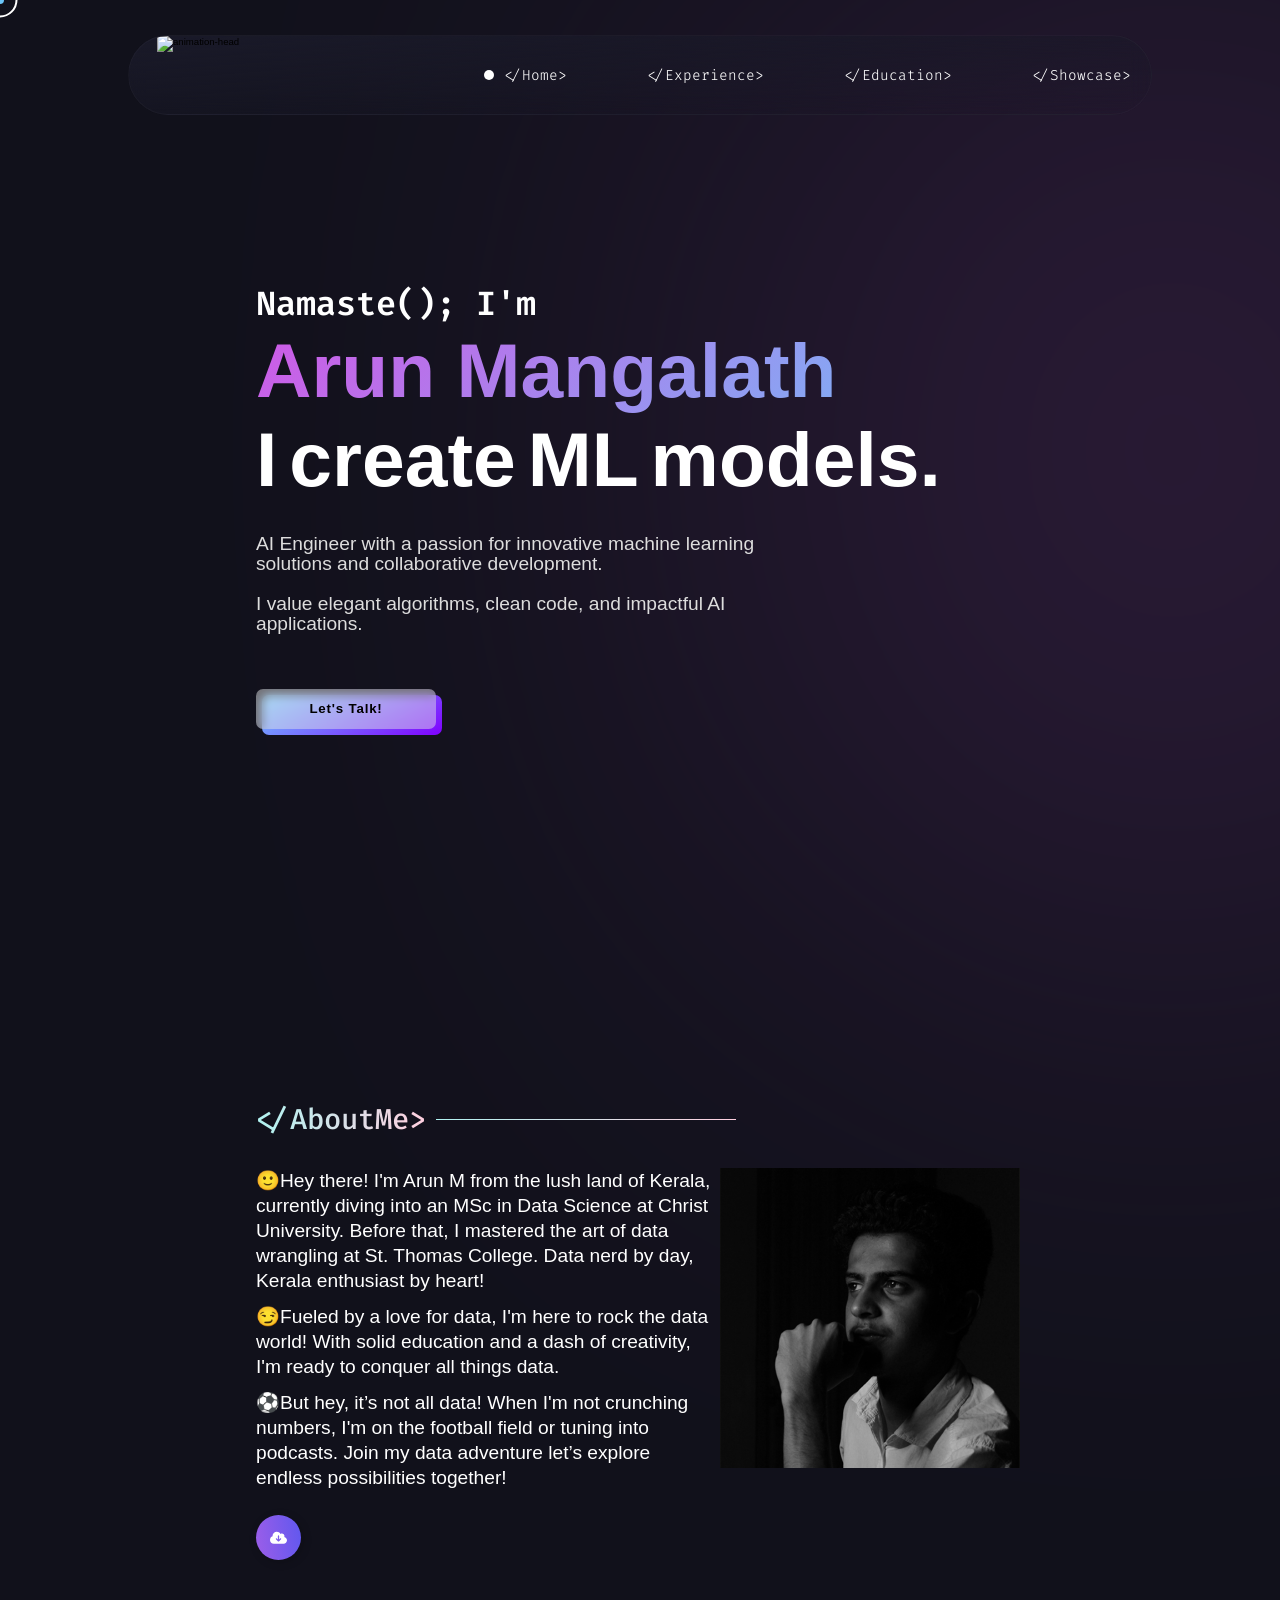
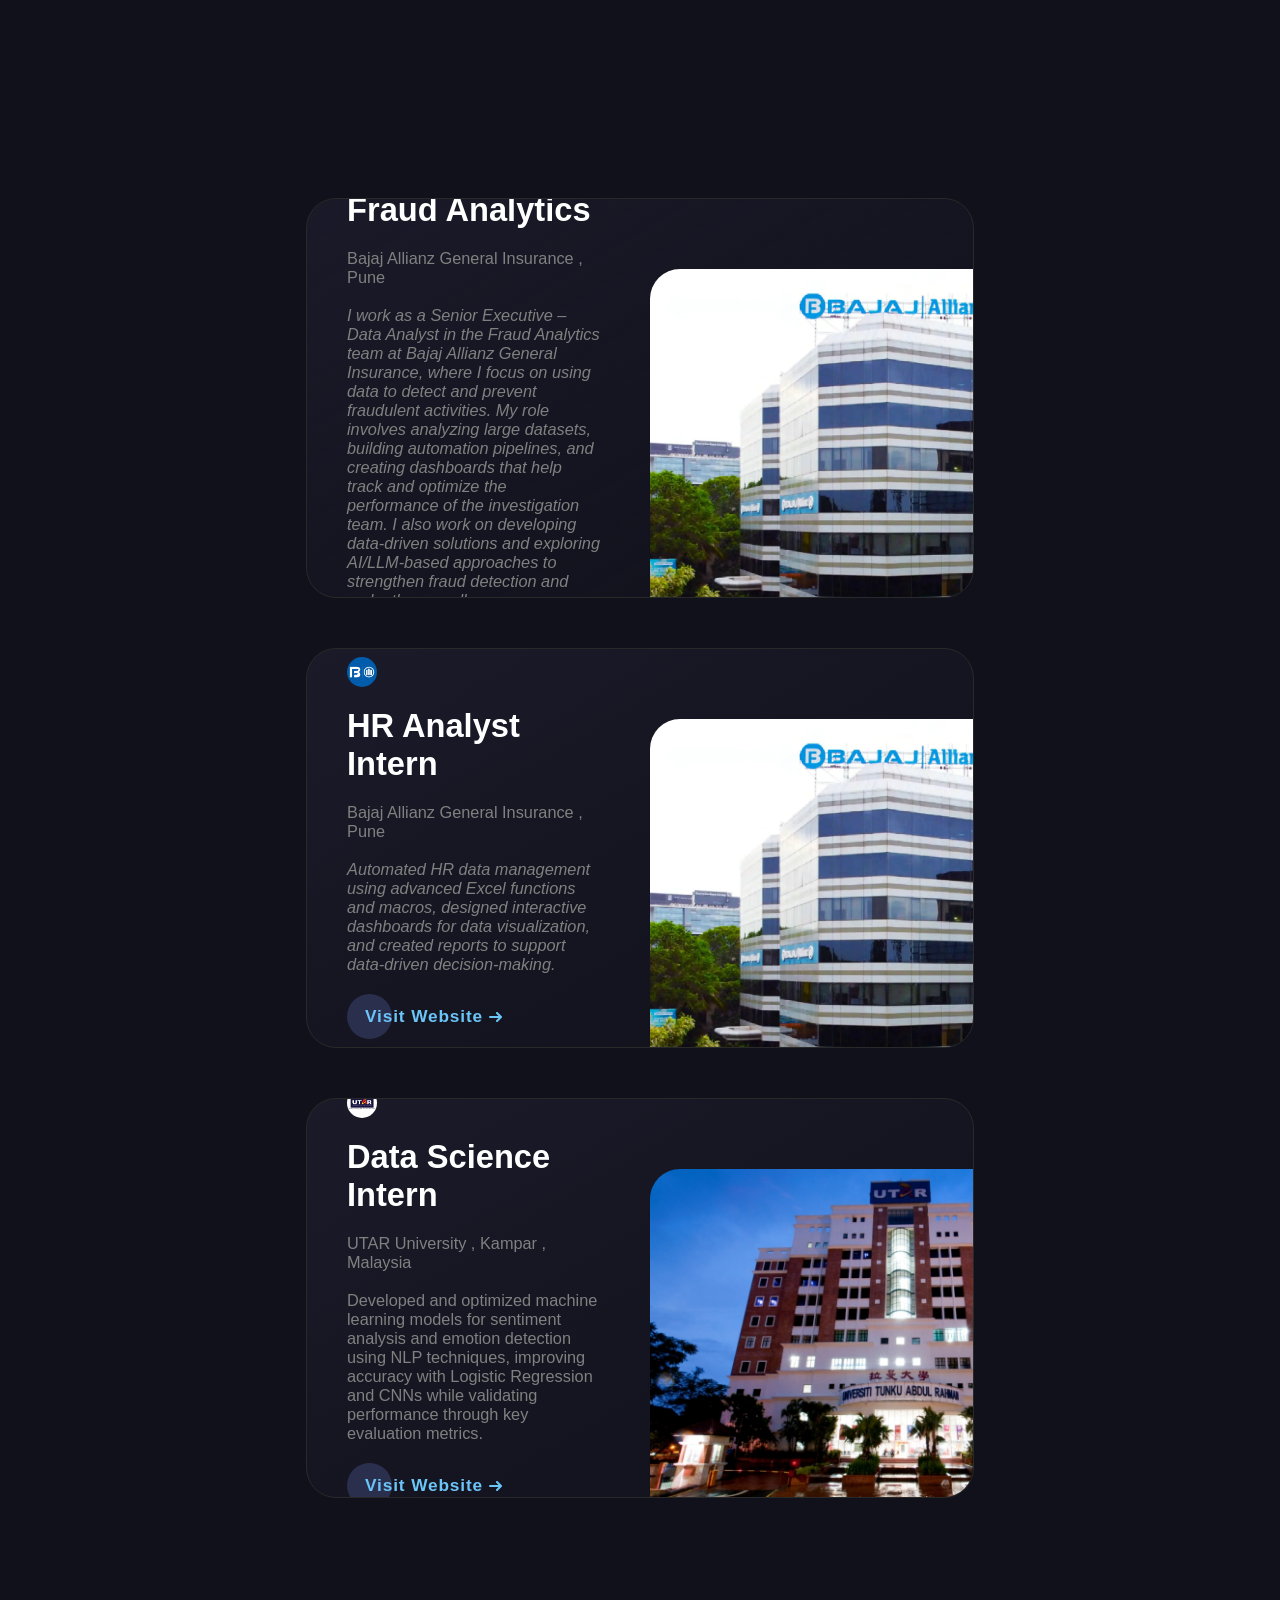
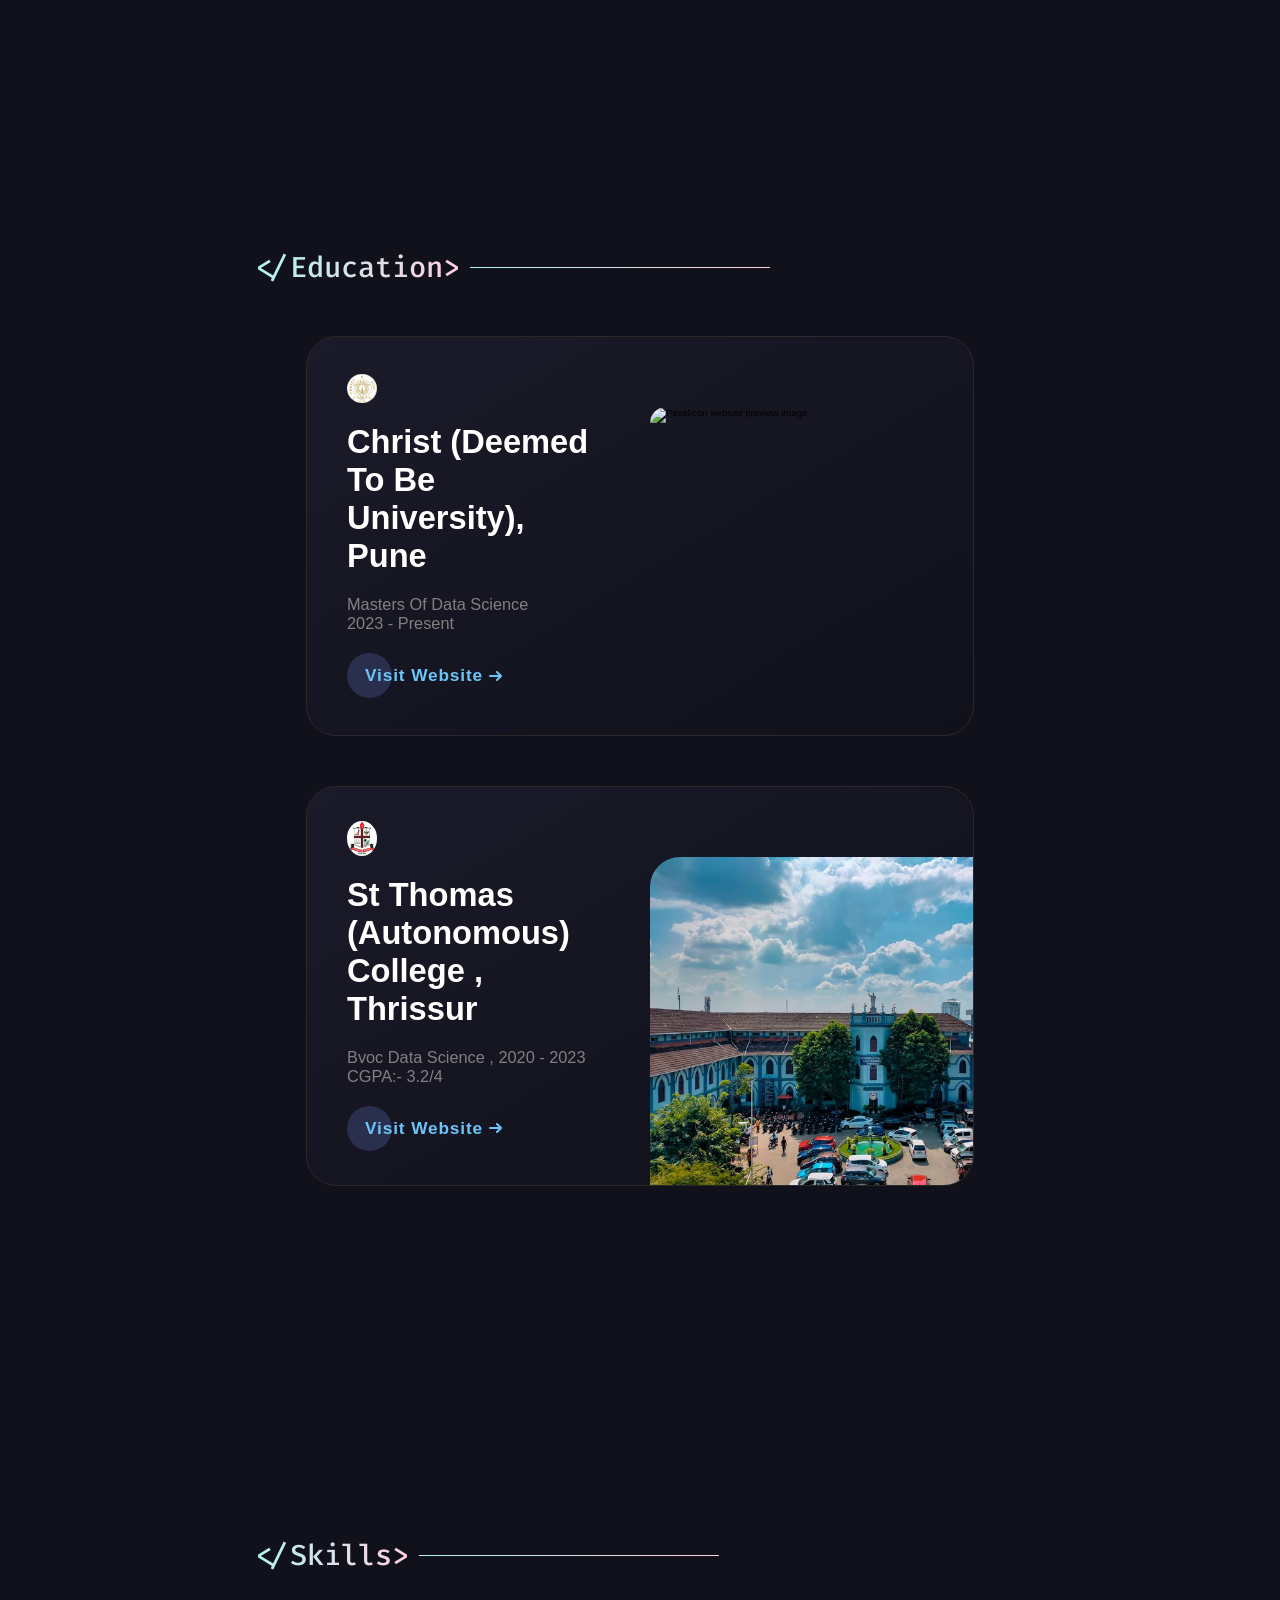
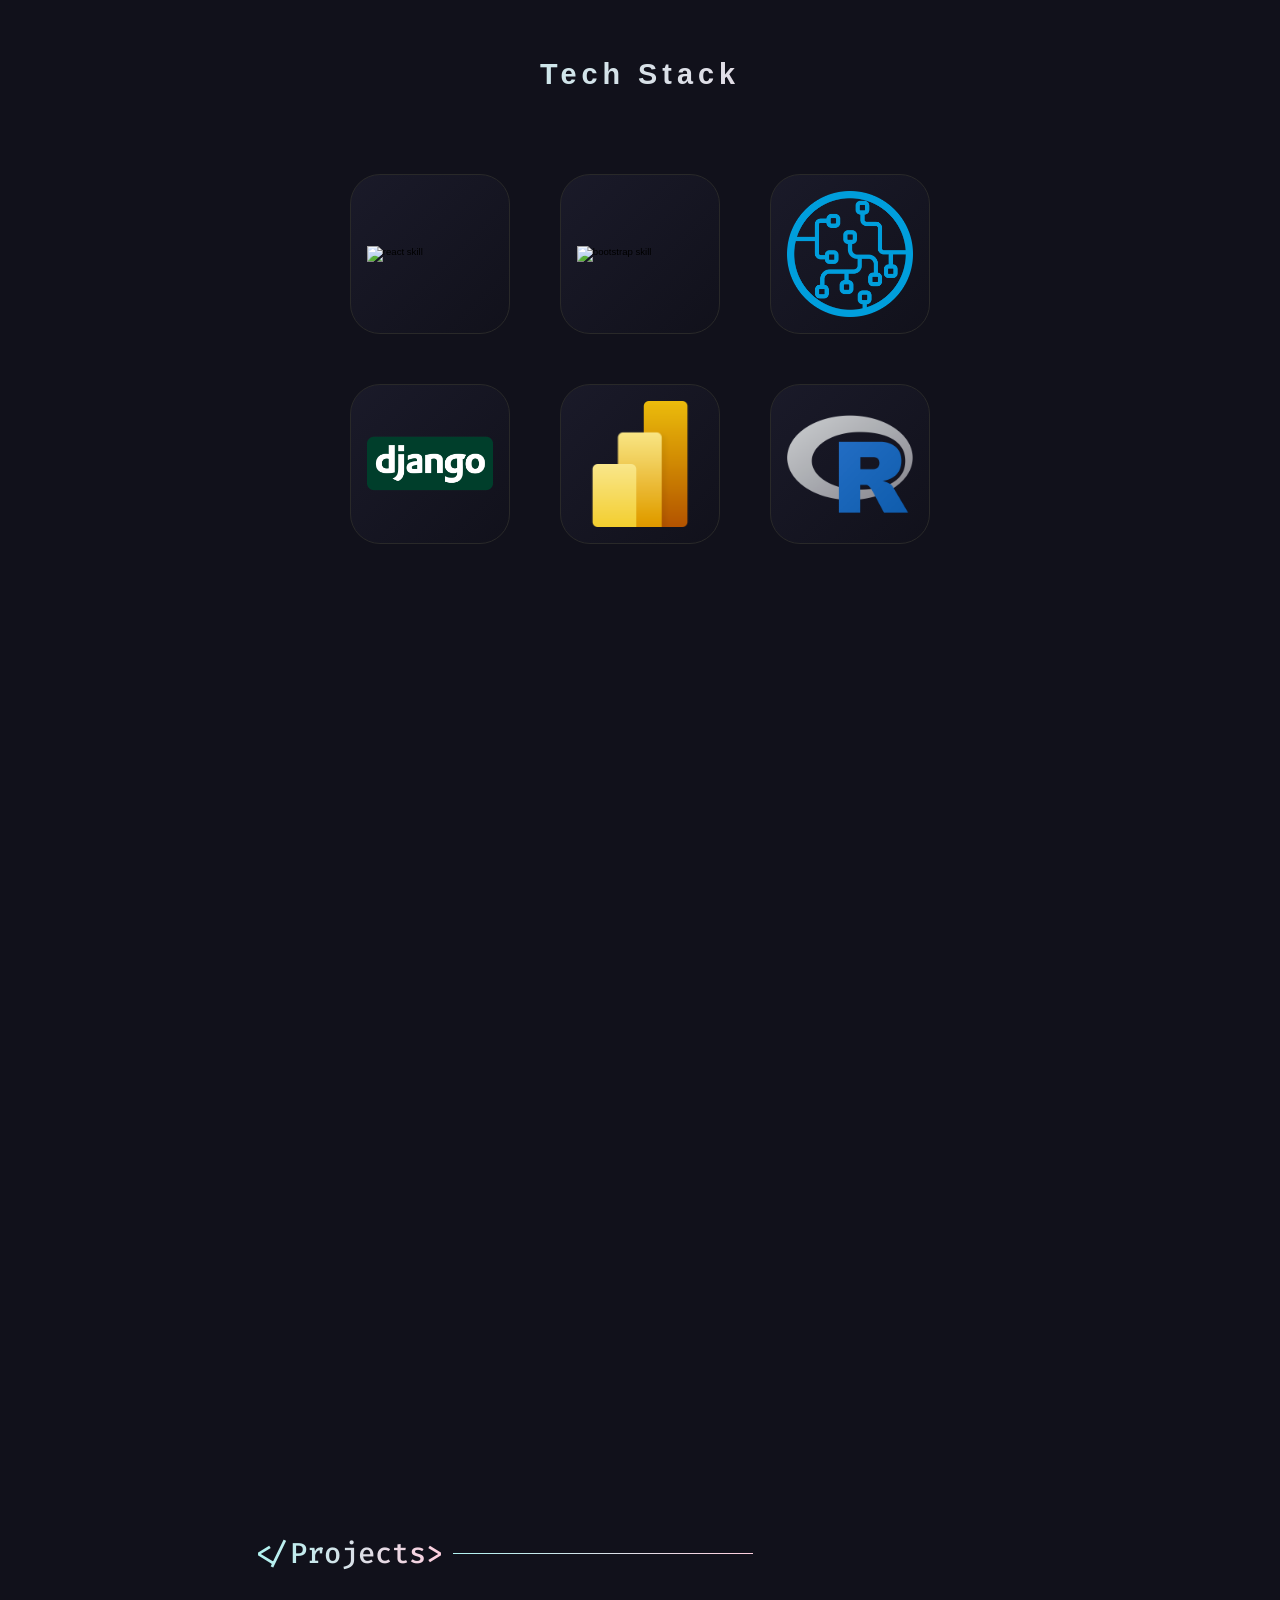
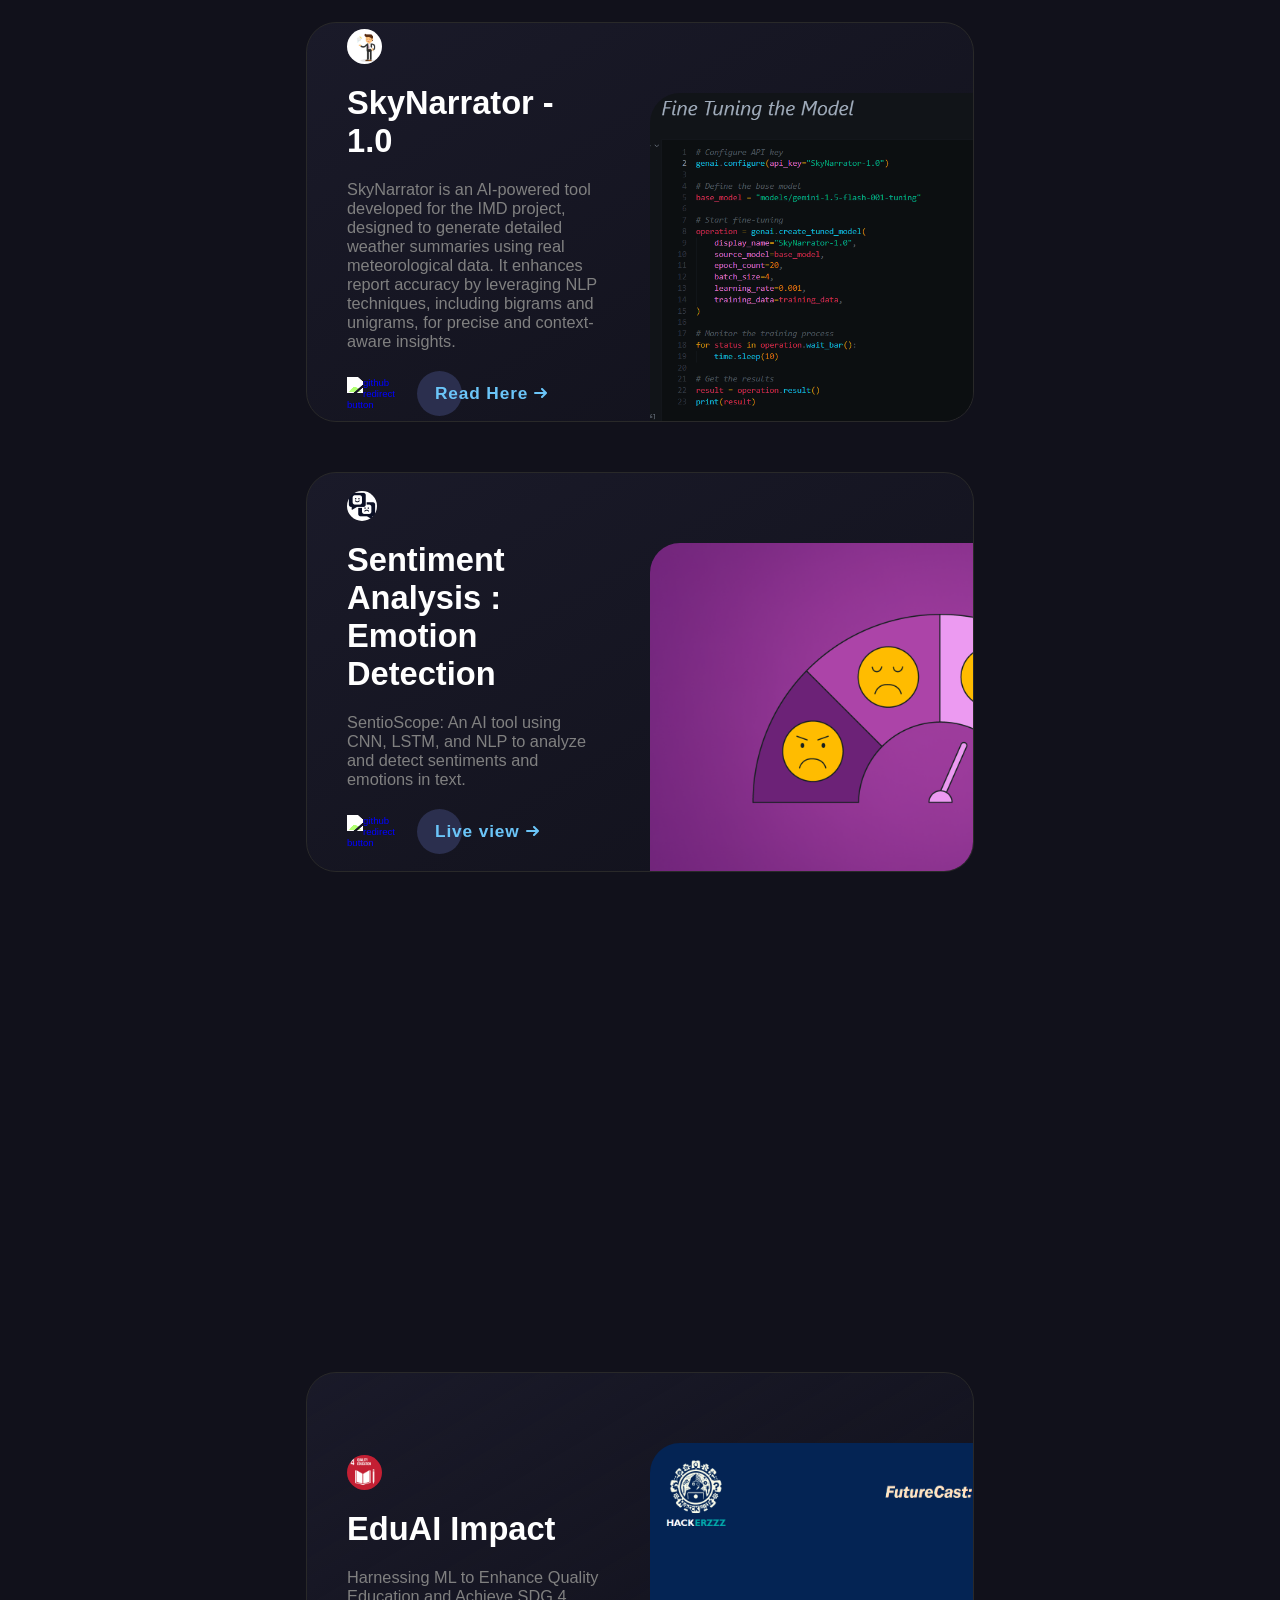
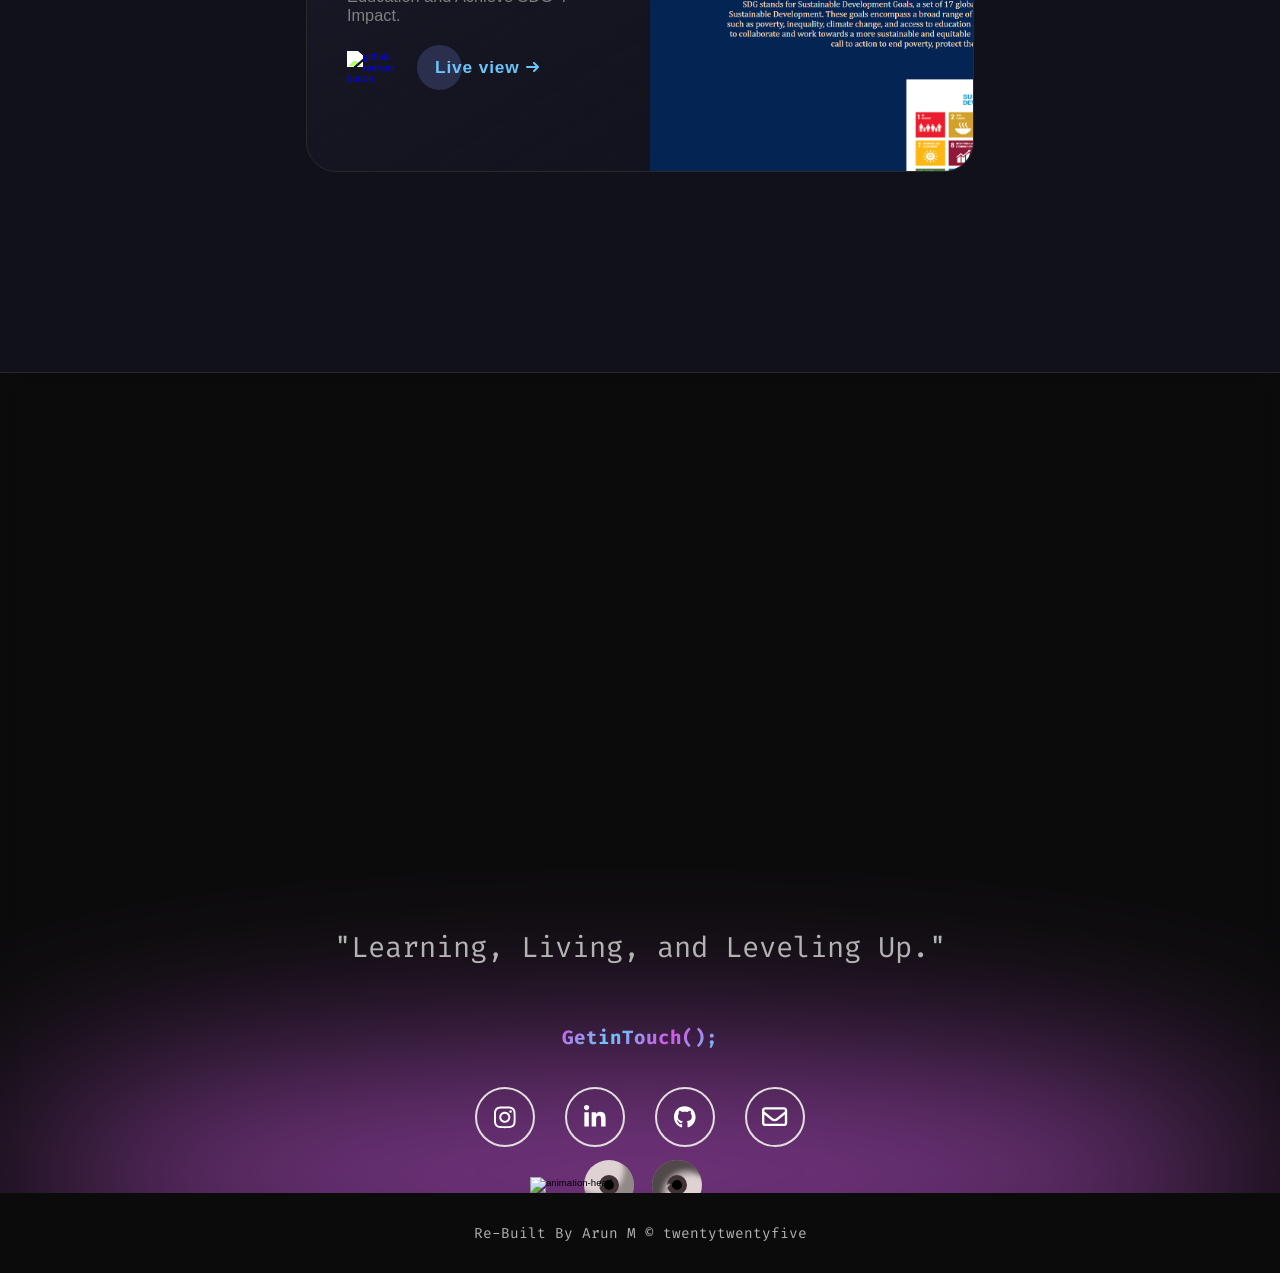
==== index.html @ c15c4fc6 "New" ====
<!DOCTYPE html>
<html lang="en">


<head>
  <!-- don't forget to remove this >>>>(google tag manager) script, if you are using this page/code -->
  <!-- don't forget to remove this >>>>(google tag manager) script, if you are using this page/code -->
  <!-- don't forget to remove this >>>>(google tag manager) script, if you are using this page/code -->
  <!-- don't forget to remove this >>>>(google tag manager) script, if you are using this page/code -->
  <!-- Google tag (gtag.js) -->
  <!-- <script async src="https://www.googletagmanager.com/gtag/js?id=G-YMWDE0VTD3"></script> -->
  <script>
    window.dataLayer = window.dataLayer || [];
    function gtag() {
      dataLayer.push(arguments);
    }
    gtag("js", new Date());

    gtag("config", "G-YMWDE0VTD3");
  </script>
  <!-- don't forget to remove this >>(google site verification meta tag) tag, if you are using this page/code -->
  <!-- don't forget to remove this >>(google site verification meta tag) tag, if you are using this page/code -->
  <!-- don't forget to remove this >>(google site verification meta tag) tag, if you are using this page/code -->
  <!-- don't forget to remove this >>(google site verification meta tag) tag, if you are using this page/code -->
  <!-- don't forget to remove this >>(google site verification meta tag) tag, if you are using this page/code -->
  <!-- don't forget to remove this >>(google site verification meta tag) tag, if you are using this page/code -->
  <!-- don't forget to remove this >>(google site verification meta tag) tag, if you are using this page/code -->

  <meta charset="UTF-8" />
  <meta http-equiv="X-UA-Compatible" content="IE=edge" />
  <meta name="viewport" content="width=device-width, initial-scale=1.0" />
  <meta name="robots" content="index, follow" />
  <meta name="theme-color" content="#000" />
  <meta name="description"
    content="Vinod Jangid | Portfolio, Visit and know about me & my projects/designs. I value simple content structure, clean design patterns, and thoughtful interactions." />
  <meta name="keywords"
    content="vinod jangid,vinod jangid portfolio,Vinod Jangid Portfolio,vinodjangid,vinod jangid site,Vinod Jangid Site,vinod jangid me,vinod jangid web,vinod jangid github,vinodjangid site,vinodjangid uiverse,uiverse,vinod jangid uiverse,vinod jangid frontend developer,frontend developer,vinod jangid jaipur,vinod jaipur" />
  <meta name="author" content="Vinod Jangid" />
  <!-- <meta property="og:image" content="https://www.vinodjangid.site/src/png/p> -->
  <meta property="og:title" content="Arun M | Portfolio" />
  <meta property="og:description"
    content="Hi! My name is Arun. I'm a AI Engineer and Full Stack Web Developer. Visit and know about me & my projects/designs. I value simple content structure, clean design patterns, and thoughtful interactions." />

  <!-- <meta property="og:url" content="https://vinodjangid.site" /> -->
  <meta property="og:site_name" content="Arun M Portfolio" />

  <meta name="twitter:image:src" content="https://www.vinodjangid.site/src/png/Preview-card-min.png" />
  <meta name="twitter:site" content="@Portfolio" />
  <meta name="twitter:card" content="summary" />
  <meta name="twitter:title" content="Vinod Jangid | Portfolio" />
  <meta name="twitter:description"
    content="Hi! My name is Vinod. I'm a web developer and digital visual artist. Visit and know about me & my projects/designs. I value simple content structure, clean design patterns, and thoughtful interactions." />
  <title>Arun M | Portfolio</title>
  <link rel="icon" type="image/x-icon" href="src/png/main-favicon.png" />
  <!-- aos cdn -->
  <link rel="stylesheet" href="https://unpkg.com/aos@next/dist/aos.css" />
  <!-- stylesheet -->
  <link rel="stylesheet" href="style.css" />
  <!-- google fonts-->
  <link rel="stylesheet"
    href="https://fonts.googleapis.com/css2?family=Passions+Conflict&family=Orbitron&family=Fira+Code&family=Six+Caps" />
  <style>
    /* Dropdown styles */
    .dropdown-content {
      display: none;
      position: absolute;
      background-color: #f9f9f9;
      /* Background color */
      min-width: 160px;
      /* Adjust as needed */
      box-shadow: 0px 8px 16px 0px rgba(0, 0, 0, 0.2);
      z-index: 1;
      border-radius: 10px;
      /* Rounded corners */
      overflow: hidden;
      /* Ensure curved borders are visible */
    }

    .navbar-tabs-li:hover .dropdown-content {
      display: block;
    }

    .dropdown-content li a {
      color: black;
      padding: 12px 16px;
      text-decoration: none;
      display: block;
      border-bottom: 1px solid #ccc;
      /* Add a border between items */
      transition: background-color 0.3s ease;
      /* Smooth transition */
    }

    .dropdown-content li:last-child a {
      border-bottom: none;
      /* Remove border from last item */
    }

    .dropdown-content li a:hover {
      background-color: #f1f1f1;
      /* Hover background color */
    }
  </style>

<body class="body">
  <audio loop="" id="audioPlayer" style="display: none">
    <source src="src/mp3/preloader.mp3" type="audio/mp3" />
  </audio>
  <div id="preloader"></div>
  <noscript>Allow Javascript</noscript>

  <header>
    <div class="cursor-inner" id="cursor-inner"></div>
    <div class="cursor-outer" id="cursor-outer"></div>

    <div class="navbar" id="navbar">
      <div class="hey">Hey!</div>
      <div class="logo" tabindex="0" aria-label="vinod jangid logo">
        <div class="logo-top">
          <img src="src/png/nav-avatar.png" alt="animation-head" id="nav-avatar" />
        </div>
      </div>
      <div class="navbar-tabs" id="navbar-tabs">
        <ul class="navbar-tabs-ul">
          <li class="home activeThistab" class="navbar-tabs-li" data-aos="fade-down" data-aos-delay="100">
            <a href="#home" tabindex="0" aria-label="Home menu button">
              &#60;/Home&#62;
            </a>
          </li>

          <li class="about" class="navbar-tabs-li" data-aos="fade-down" data-aos-delay="300">
            <a href="#Career Highlights" aria-label="about menu button">
              &#60;/Experience&#62;
            </a>
          </li>
          <li class="education" class="navbar-tabs-li" data-aos="fade-down" data-aos-delay="700">
            <a href="#education" aria-label="projects menu button">
              &#60;/Education&#62;
            </a>
          </li>

          <li class="navbar-tabs-li dropdown" data-aos="fade-down" data-aos-delay="500">
            <a href="#" aria-label="menu button">&#60;/Showcase&#62;</a>
            <ul class="dropdown-content">
              <li class="skills">
                <a href="#skills" aria-label="skills menu button">&#60;/Skills&#62;</a>
              </li>
              <li class="projects" data-aos-delay="700">
                <a href="#projects" aria-label="projects menu button">&#60;/Projects&#62;</a>
              </li>
            </ul>
          </li>


        </ul>
      </div>
      <!-- navbar tabs ends -->
    </div>
  </header>
  <!-- header ends here -->

  <main>
    <!-- hamburger -->
    <div class="hamburger" id="hamburger" data-aos="fade">
      <div class="hamburgerbase">
        <button id="hamburger-button" onclick="hamburgerMenu()" tabindex="0" aria-label="Menu Button">
          <span class="burger-bar" id="burger-bar1"></span>
          <span class="burger-bar" id="burger-bar2"></span>
          <span class="burger-bar" id="burger-bar3"></span>
        </button>
      </div>
    </div>
    <!-- hamburger -->
    <div class="mobiletogglemenu" id="mobiletogglemenu">
      <ul class="mobile-navbar-tabs-ul" id="mobile-ul">
        <li id="home-mobile-tab" class="mobile-navbar-tabs-li home activeThismobiletab" onclick="hidemenubyli()">
          <a href="#home" tabindex="0" aria-label="Home menu button">
            &#60;/Home&#62;
          </a>
        </li>

        <li id="aboutme-mobile-tab" class="mobile-navbar-tabs-li about" onclick="hidemenubyli()">
          <a href="#Career Highlights" tabindex="0" aria-label="about menu button">
            &#60;/Career Update&#62;
          </a>
        </li>
        <li class="education navbar-tabs-li" data-aos="fade-down" onclick="hidemenubyli()>
          <a href=" #education" tabindex="0" role="button" aria-label="education menu button">
          <b>&lt;/Education&gt;</b>
          </a>
        </li>
        <li class="navbar-tabs-li" data-aos="fade-down" data-aos-delay="500">
          <a href="#" aria-label="menu button"><b>&#60;/Showcase&#62;</b></a>
          <ul class="dropdown-content">
            <li class="skills">
              <a href="#skills" aria-label="skills menu button">&#60;/Skills&#62;</a>
            </li>
            <li class="projects" data-aos-delay="700">
              <a href="#projects" aria-label="projects menu button">&#60;/Projects&#62;</a>
            </li>
          </ul>
        </li>
      </ul>
    </div>
    <!-- mobile toggle menu ends -->

    <section class="landing-page-container" id="home">
      <div class="blob"></div>

      <div class="text-content">
        <article id="hello-friend" data-aos="fade-up" data-aos-delay="0">
          <p class="jello">N</p>
          <p class="jello">a</p>
          <p class="jello">m</p>
          <p class="jello">a</p>
          <p class="jello">s</p>
          <p class="jello">t</p>
          <p class="jello">e</p>
          <p class="jello">(</p>
          <p class="jello">)</p>
          <p class="jello">;</p>
          &nbsp;
          <p class="jello">I</p>
          <p class="jello">'</p>
          <p class="jello">m</p>
        </article>
        <article id="name" data-aos="fade-up" data-aos-delay="200">
          <p class="jello">A</p>
          <p class="jello">r</p>
          <p class="jello">u</p>
          <p class="jello">n</p>

          &nbsp;
          <p class="jello">M</p>
          <p class="jello">a</p>
          <p class="jello">n</p>
          <p class="jello">g</p>
          <p class="jello">a</p>
          <p class="jello">l</p>
          <p class="jello">a</p>
          <p class="jello">t</p>
          <p class="jello">h</p>



        </article>
        <article id="work" data-aos="fade-up" data-aos-delay="400">
          <div>
            <p class="jello">I</p>
          </div>
          <div>
            <p class="jello">c</p>
            <p class="jello">r</p>
            <p class="jello">e</p>
            <p class="jello">a</p>
            <p class="jello">t</p>
            <p class="jello">e</p>
          </div>
          <div>
            <p class="jello">M</p>
            <p class="jello">L</p>
          </div>
          <div>
            <p class="jello">m</p>
            <p class="jello">o</p>
            <p class="jello">d</p>
            <p class="jello">e</p>
            <p class="jello">l</p>
            <p class="jello">s</p>
            <p class="jello">.</p>
          </div>
        </article>


        <p id="info-para" data-aos="fade-up" data-aos-delay="600">
          AI Engineer with a passion for innovative machine learning solutions and collaborative development.<br />
          <br />
          I value elegant algorithms, clean code, and impactful AI applications.
        </p>
        <div class="contact-btn-div" data-aos="fade-up" data-aos-delay="800">
          <a href="mailto:arunpappulli@gmail.com" tabindex="-1">
            <button class="letsTalkBtn">
              <p class="letsTalkBtn-text">Let's Talk!</p>
              <span class="letsTalkBtn-BG"></span>
            </button></a>
          <div class="setting-container" id="setting-container">
            <input type="checkbox" id="switchforsetting" onclick="settingtoggle()" />

            <label for="switchforsetting" class="needtobeinvert" id="labelforsetting" tabindex="0"
              aria-label="settings for sound and appearance"></label>

            <div class="visualmodetogglebuttoncontainer" id="visualmodetogglebuttoncontainer">
              <input type="checkbox" id="switchforvisualmode" onclick="visualmode()" />
              <label for="switchforvisualmode" id="labelforvisualmode" tabindex="0"
                aria-label="switch appearance"></label>
            </div>

            <div class="soundtogglebuttoncontainer" id="soundtogglebuttoncontainer">
              <input type="checkbox" id="switchforsound" onclick="playpause()" />
              <label for="switchforsound" id="labelforsound" tabindex="0" aria-label="switch sound"
                class="needtobeinvert"></label>
            </div>
          </div>
          <!-- setting div ends -->
        </div>
        <!-- contact-btn-div -->
      </div>

    </section>
    <!-- landing page ends here -->
    <section class="about-section-container" id="about" data-aos="fade-up">
      <div class="about-section">
        <div class="section-heading">
          <h2 class="section-heading-article" tabindex="0" aria-label="About me heading">
            &#60;/AboutMe&#62;
          </h2>
          <p class="sectionHeadingP"></p>
        </div>

        <div class="info-dp-section">
          <div class="about-info">
            <p tabindex="0">
              🙂Hey there! I'm Arun M from the lush land of Kerala, currently diving into an MSc in Data Science at
              Christ
              University. Before that, I mastered the art of data wrangling at St. Thomas College. Data nerd by day,
              Kerala enthusiast by heart!
            </p>
            <br />
            <p tabindex="0">

              😏Fueled by a love for data, I'm here to rock the data world! With solid education and a dash of
              creativity,
              I'm ready to conquer all things data.
            </p>
            <br />
            <p tabindex="0">
              ⚽But hey, it’s not all data! When I'm not crunching numbers, I'm on the football field or tuning into
              podcasts. Join my data adventure let’s explore endless possibilities together!
            </p>
            <!-- Resume button -->
            <button class="resume-btn" id="resume-btn">
              <div class="sign">
                <svg viewBox="0 0 640 512">
                  <path
                    d="M144 480C64.5 480 0 415.5 0 336c0-62.8 40.2-116.2 96.2-135.9c-.1-2.7-.2-5.4-.2-8.1c0-88.4 71.6-160 160-160c59.3 0 111 32.2 138.7 80.2C409.9 102 428.3 96 448 96c53 0 96 43 96 96c0 12.2-2.3 23.8-6.4 34.6C596 238.4 640 290.1 640 352c0 70.7-57.3 128-128 128H144zm79-167l80 80c9.4 9.4 24.6 9.4 33.9 0l80-80c9.4-9.4 9.4-24.6 0-33.9s-24.6-9.4-33.9 0l-39 39V184c0-13.3-10.7-24-24-24s-24 10.7-24 24V318.1l-39-39c-9.4-9.4-24.6-9.4-33.9 0s-9.4 24.6 0 33.9z" />
                </svg>
              </div>
              <div class="text">
                <a href="src/pdf/ARUN-M (1).pdf" target="_blank" rel="noopener noreferrer" class="resume-link"
                  style="text-decoration: none; color: inherit;">
                  Open Resume
                </a>
              </div>
            </button>





          </div>

          <div class="dp" data-aos="fade-up">
            <img src="src/webp/caro2.jpg" alt="Vinod Jangid" tabindex="0" aria-label="image of vinod" style="-webkit-transform: scaleX(-1);
  transform: scaleX(-1);" />
          </div>
        </div>
      </div>
    </section>
    <!-- about section ends  -->
    <section class="projects-section-container" id="Career Highlights">
      <div class="projects-section-div">
        <div class="section-heading" data-aos="fade-up">
          <h2 class="section-heading-article" tabindex="0" aria-label="My projects starts from here">
            &#60;/Career Highlights&#62;
          </h2>
          <p class="sectionHeadingP"></p>
        </div>

        <div class="project-boxes-div">


          <div data-aos="fade-up" class="project-box-wrapper">
            <div class="project-box project-box2" id="project-box2">
              <div class="info-div">
                <img src="src/webp/Bajaj.png" alt="pexelicon website favicon" class="faviconforProject" />
                <article class="ProjectHeading">Data Analyst - Fraud Analytics</article>
                <p class="ProjectDescription">
                  Bajaj Allianz General Insurance , Pune<br><br>
                  <i>I work as a Senior Executive – Data Analyst in the Fraud Analytics team at Bajaj Allianz General
                    Insurance, where I focus on using data to detect and prevent fraudulent activities. My role involves
                    analyzing large datasets, building automation pipelines, and creating dashboards that help track and
                    optimize the performance of the investigation team. I also work on developing data-driven solutions
                    and exploring AI/LLM-based approaches to strengthen fraud detection and make the overall process
                    more efficient and proactive.</i>
                </p>
                <div class="project-buttons">
                  <a href="https://www.bajajallianz.com/" target="_blank" class="cta"
                    aria-label="Visit Pexelicons Live">
                    <span>Visit Website</span>
                    <svg viewBox="0 0 13 10" height="10px" width="15px">
                      <path d="M1,5 L11,5"></path>
                      <polyline points="8 1 12 5 8 9"></polyline>
                    </svg>
                  </a>
                </div>
              </div>
              <div class="image-div">
                <img src="src/webp/Bajaj-Allianz.png" alt="Pexelicon website preview image" />
              </div>
            </div>
          </div>

          <div data-aos="fade-up" class="project-box-wrapper">
            <div class="project-box project-box2" id="project-box2">
              <div class="info-div">
                <img src="src/webp/Bajaj.png" alt="pexelicon website favicon" class="faviconforProject" />
                <article class="ProjectHeading">HR Analyst Intern</article>
                <p class="ProjectDescription">
                  Bajaj Allianz General Insurance , Pune<br><br>
                  <i>Automated HR data management using advanced Excel functions and macros, designed interactive
                    dashboards for data visualization, and created reports to support data-driven decision-making.</i>
                </p>
                <div class="project-buttons">
                  <a href="https://www.bajajallianz.com/" target="_blank" class="cta"
                    aria-label="Visit Pexelicons Live">
                    <span>Visit Website</span>
                    <svg viewBox="0 0 13 10" height="10px" width="15px">
                      <path d="M1,5 L11,5"></path>
                      <polyline points="8 1 12 5 8 9"></polyline>
                    </svg>
                  </a>
                </div>
              </div>
              <div class="image-div">
                <img src="src/webp/Bajaj-Allianz.png" alt="Pexelicon website preview image" />
              </div>
            </div>
          </div>

          <div class="project-box-wrapper" data-aos="fade-up">
            <div class="project-box project-box5" id="project-box5">
              <div class="info-div">
                <img src="src/webp/UTAR.png" alt="comickaze website favicon" class="faviconforProject" />
                <article class="ProjectHeading">Data Science Intern</article>
                <p class="ProjectDescription">
                  UTAR University , Kampar , Malaysia
                  <br><br <i>Developed and optimized machine learning models for sentiment analysis and emotion
                  detection using
                  NLP techniques, improving accuracy with Logistic Regression and CNNs while validating performance
                  through key evaluation metrics.</i>
                </p>
                <div class="project-buttons">
                  <a href="https://www.utar.edu.my/" target="_blank" class="cta" aria-label="Visit Comickaze live">
                    <span>Visit Website</span>
                    <svg viewBox="0 0 13 10" height="10px" width="15px">
                      <path d="M1,5 L11,5"></path>
                      <polyline points="8 1 12 5 8 9"></polyline>
                    </svg>
                  </a>
                </div>
              </div>
              <div class="image-div">
                <img src="src/webp/UTAR-University.jpg" alt="comickaze website preview image" />
              </div>
            </div>
          </div>
          <!-- ---------------------- -->
        </div>
      </div>
    </section>

    <!-- about section ends  -->
    <section class="projects-section-container" id="education">
      <div class="projects-section-div">
        <div class="section-heading" data-aos="fade-up">
          <h2 class="section-heading-article" tabindex="0" aria-label="My projects starts from here">
            &#60;/Education&#62;
          </h2>
          <p class="sectionHeadingP"></p>
        </div>
        <div class="project-boxes-div">
          <div data-aos="fade-up" class="project-box-wrapper">
            <div class="project-box project-box2" id="project-box2">
              <div class="info-div">
                <img src="src/webp/cu.jpeg" alt="pexelicon website favicon" class="faviconforProject" />
                <article class="ProjectHeading">Christ (Deemed To Be University), Pune</article>
                <p class="ProjectDescription">
                  Masters Of Data Science <br>
                  2023 - Present
                </p>
                <div class="project-buttons">
                  <a href="https://lavasa.christuniversity.in/" target="_blank" class="cta"
                    aria-label="Visit Pexelicons Live">
                    <span>Visit Website</span>
                    <svg viewBox="0 0 13 10" height="10px" width="15px">
                      <path d="M1,5 L11,5"></path>
                      <polyline points="8 1 12 5 8 9"></polyline>
                    </svg>
                  </a>
                </div>
              </div>
              <div class="image-div">
                <img src="src/webp/cucamp.png" alt="Pexelicon website preview image" />
              </div>
            </div>
          </div>

          <div class="project-box-wrapper" data-aos="fade-up">
            <div class="project-box project-box5" id="project-box5">
              <div class="info-div">
                <img src="src/webp/st.jpeg" alt="comickaze website favicon" class="faviconforProject" />
                <article class="ProjectHeading">St Thomas (Autonomous) College , Thrissur </article>
                <p class="ProjectDescription">
                  Bvoc Data Science , 2020 - 2023
                  <br>
                  CGPA:- 3.2/4
                </p>
                <div class="project-buttons">
                  <a href="https://stthomas.ac.in/" target="_blank" class="cta" aria-label="Visit Comickaze live">
                    <span>Visit Website</span>
                    <svg viewBox="0 0 13 10" height="10px" width="15px">
                      <path d="M1,5 L11,5"></path>
                      <polyline points="8 1 12 5 8 9"></polyline>
                    </svg>
                  </a>
                </div>
              </div>
              <div class="image-div">
                <img src="src/webp/stcamp.jpg" alt="comickaze website preview image" />
              </div>
            </div>
          </div>
          <!-- ---------------------- -->
        </div>
      </div>
    </section>

    <section class="skills-section-container" id="skills">
      <div class="skills-section">
        <div class="section-heading" data-aos="fade-up">
          <h2 class="section-heading-article" tabindex="0" aria-label="skills heading">
            &#60;/Skills&#62;
          </h2>
          <p class="sectionHeadingP"></p>
        </div>

        <div class="frontend-dev-section">
          <h3 class="frontend-dev-heading" data-aos="fade-up" tabindex="0"
            aria-label="As a frontend a developer these are the skills i have">
            Tech Stack
          </h3>
          <ul class="tech-stack-wrapper">
            <li class="tech-stack-box" data-aos="fade-up">
              <img src="./src/png/Python-logo-notext.svg.png" alt="react skill" class="tech-stack-logo" />
              <span class="tooltip">PYTHON</span>
            </li>
            <li class="tech-stack-box" data-aos="fade-up">
              <img src="./src/png/java-logo-1.png" alt="bootstrap skill" class="tech-stack-logo" />
              <span class="tooltip">JAVA</span>
            </li>
            <li class="tech-stack-box" data-aos="fade-up">
              <img src="./src/png/MLLogo.png" alt="git skill" class="tech-stack-logo" />
              <span class="tooltip">ML / AI</span>
            </li>
            <li class="tech-stack-box" data-aos="fade-up">
              <img src="./src/png/Django-Logo.png" alt="c language skill" class="tech-stack-logo" />
              <span class="tooltip">DJANGO</span>
            </li>
            <li class="tech-stack-box" data-aos="fade-up">
              <img src="./src/png/PowerBIlogo.png" alt="c++ language skill" class="tech-stack-logo" />
              <span class="tooltip">POWER BI</span>
            </li>
            <li class="tech-stack-box" data-aos="fade-up">
              <img src="./src/png/R_logo.svg.png" alt="c++ language skill" class="tech-stack-logo" />
              <span class="tooltip">R PROGRAMMING</span>
            </li>
            <li class="tech-stack-box" data-aos="fade-up">
              <img src="./src/png/excelLogo.png" alt="c++ language skill" class="tech-stack-logo" />
              <span class="tooltip">EXCEL</span>
            </li>
            <li class="tech-stack-box" data-aos="fade-up">
              <img src="./src/png/GCLogo.png" alt="c++ language skill" class="tech-stack-logo" />
              <span class="tooltip">GOOGLE CLOUD</span>
            </li>
            <li class="tech-stack-box" data-aos="fade-up">
              <img src="./src/png/mongoLogo.png" alt="c++ language skill" class="tech-stack-logo" />
              <span class="tooltip">MONGO DB</span>
            </li>
            <li class="tech-stack-box" data-aos="fade-up">
              <img src="./src/png/mysql-logo.png" alt="js skill" class="tech-stack-logo" />
              <span class="tooltip">MYSQL</span>
            </li>
            <li class="tech-stack-box" data-aos="fade-up">
              <img src="./src/png/htmllogo.png" alt="Html skill" class="tech-stack-logo" />
              <span class="tooltip">HTML</span>
            </li>

            <li class="tech-stack-box" data-aos="fade-up">
              <img src="./src/png/csslogo.png" alt="css skill" class="tech-stack-logo" />
              <span class="tooltip">CSS</span>
            </li>

            <li class="tech-stack-box" data-aos="fade-up">
              <img src="./src/png/jslogo.png" alt="js skill" class="tech-stack-logo" />
              <span class="tooltip">JS</span>
            </li>
            <li class="tech-stack-box" data-aos="fade-up">
              <img src="./src/png/snowflake 1.png" alt="Snowflake skill" class="tech-stack-logo" />
              <span class="tooltip">Snowflake</span>
            </li>
            <li class="tech-stack-box" data-aos="fade-up">
              <img src="./src/png/SAP_BO.png" alt="SAP BO skill" class="tech-stack-logo" />
              <span class="tooltip">SAP BO</span>
            </li>
            <li class="tech-stack-box" data-aos="fade-up">
              <img src="./src/png/githublogo.png" alt="github skill" class="tech-stack-logo needtobeinvert" />
              <span class="tooltip">GITHUB</span>
            </li>
          </ul>
        </div>
      </div>
    </section>
    <!-- skills section ends -->
    <section class="projects-section-container" id="projects">

      <div class="projects-section-div">


        <div class="section-heading" data-aos="fade-up">
          <h2 class="section-heading-article" tabindex="0" aria-label="My projects starts from here">
            &#60;/Projects&#62;
          </h2>
          <p class="sectionHeadingP"></p>
        </div>
        <div class="project-boxes-div">
          <div class="project-box-wrapper" data-aos="fade-up">
            <div class="project-box project-box2" id="project-box2">
              <div class="info-div">
                <img src="src/webp/weather.jpg" alt="Aquaregia website favicon" class="faviconforProjectAquaregia" /
                  style="border-radius:20px;height: 35px;width: 35px;">
                <article class="ProjectHeading">SkyNarrator - 1.0</article>
                <p class="ProjectDescription">
                  SkyNarrator is an AI-powered tool developed for the IMD project, designed to generate detailed weather
                  summaries using real meteorological data. It enhances report accuracy by leveraging NLP techniques,
                  including bigrams and unigrams, for precise and context-aware insights.
                </p>
                <div class="project-buttons">
                  <a href="https://github.com/arun6832/SkyNarrator" target="_blank" class="github-redirect"
                    aria-label="Visit Aquaregia on GitHub">
                    <img src="src/svg/github.svg" alt="github redirect button" />
                  </a>
                  <a href="https://medium.com/@arunpappulli/skynarrator-ai-powered-weather-summaries-for-smarter-insights-bfa186ce63d8"
                    target="_blank" class="cta" aria-label="Visit Aquaregia Live">
                    <span>Read Here</span>
                    <svg viewBox="0 0 13 10" height="10px" width="15px">
                      <path d="M1,5 L11,5"></path>
                      <polyline points="8 1 12 5 8 9"></polyline>
                    </svg>
                  </a>
                </div>
              </div>
              <div class="image-div">
                <img src="src/webp/SkyNarrator.png" alt="Aquaregia website preview image" />
              </div>
            </div>
          </div>
          <div data-aos="fade-up" class="project-box-wrapper">
            <div class="project-box project-box2" id="project-box2">
              <div class="info-div">
                <img src="src/webp/sa.jpg" alt="pexelicon website favicon" class="faviconforProject" />
                <article class="ProjectHeading">Sentiment Analysis : Emotion Detection</article>
                <p class="ProjectDescription">
                  SentioScope: An AI tool using CNN, LSTM, and NLP to analyze and detect sentiments and emotions in
                  text.
                </p>
                <div class="project-buttons">
                  <a href="https://github.com/arun6832/Sentiment-Analysis---Emotion-Detection.git" target="_blank"
                    class="github-redirect" aria-label="Visit Pexelicons on GitHub">
                    <img src="src/svg/github.svg" alt="github redirect button" />
                  </a>
                  <a href="https://github.com/arun6832/Sentiment-Analysis" target="_blank" class="cta"
                    aria-label="Visit Pexelicons Live">
                    <span>Live view</span>
                    <svg viewBox="0 0 13 10" height="10px" width="15px">
                      <path d="M1,5 L11,5"></path>
                      <polyline points="8 1 12 5 8 9"></polyline>
                    </svg>
                  </a>
                </div>
              </div>
              <div class="image-div">
                <img src="src/webp/Sentiment.png" alt="Pexelicon website preview image" />
              </div>
            </div>
          </div>


          <!-- ---------------------- -->
          <div class="project-box-wrapper" data-aos="fade-up">
            <div class="project-box project-box2" id="project-box2">
              <div class="info-div">
                <img src="src/webp/FarmKit.webp" alt="Aquaregia website favicon" class="faviconforProjectAquaregia" /
                  style="border-radius:20px;height: 35px;width: 35px;">
                <article class="ProjectHeading">FarmKit</article>
                <p class="ProjectDescription">
                  Empowering Farmers with ML Models for Precise Crop and Rainfall Predictions.
                </p>
                <div class="project-buttons">
                  <a href="https://github.com/arun6832/FarmKit" target="_blank" class="github-redirect"
                    aria-label="Visit Aquaregia on GitHub">
                    <img src="src/svg/github.svg" alt="github redirect button" />
                  </a>
                  <a href="https://devfolio.co/projects/farmkit-b2c2" target="_blank" class="github-redirect"
                    aria-label="Visit Aquaregia on GitHub">
                    <img src="src/svg/devf.png" alt="Devfolio redirect button" / style="border-radius: 40px;">
                  </a>
                  <a href="#" target="_blank" class="cta" aria-label="Visit Aquaregia Live">
                    <span>Live view</span>
                    <svg viewBox="0 0 13 10" height="10px" width="15px">
                      <path d="M1,5 L11,5"></path>
                      <polyline points="8 1 12 5 8 9"></polyline>
                    </svg>
                  </a>
                </div>
              </div>
              <div class="image-div">
                <img src="src/webp/farmkit_img.png" alt="Aquaregia website preview image" />
              </div>
            </div>
          </div>
          <!-- ---------------------- -->
          <div class="project-box-wrapper" data-aos="fade-up">
            <div class="project-box project-box4" id="project-box4">
              <div class="info-div">
                <img src="src/webp/sdg4.png" alt="Qr generator website favicon" class="faviconforProject"
                  style="border-radius:20px;height: 35px;width: 35px;">
                <article class="ProjectHeading">EduAI Impact</article>
                <p class="ProjectDescription">
                  Harnessing ML to Enhance Quality Education and Achieve SDG 4 Impact.
                </p>
                <div class="project-buttons">
                  <a href="https://github.com/arun6832/24hrsHACKATHON" target="_blank" class="github-redirect"
                    aria-label="Visit qr generator on github">
                    <img src="src/svg/github.svg" alt="github redirect button" />
                  </a>
                  <a href="#" target="_blank" class="cta" aria-label="Visit qr generator live">
                    <span>Live view</span>
                    <svg viewBox="0 0 13 10" height="10px" width="15px">
                      <path d="M1,5 L11,5"></path>
                      <polyline points="8 1 12 5 8 9"></polyline>
                    </svg>
                  </a>
                </div>
              </div>
              <div class="image-div">
                <img src="src/webp/sdg4_img.png" alt="qr generator website preview image" />
              </div>
            </div>
          </div>

          <!-- ---------------------- -->

    </section>
  </main>
  <!-- main ends here -->

  <footer id="footer">
    <button class="fas" id="backtotopbutton" onclick="scrolltoTopfunction()">
      <article aria-label="Back to top">&#8592;BACK TO TOP</article>
    </button>
    <div class="footer-background">
      <div class="footer-blob"></div>
    </div>
    <div class="footer-foreground">
      <div class="footercontainer">
        <div class="two-words">
          <article tabindex="0" aria-label="Learning, Living, and Leveling Up, my quote">
            "Learning, Living, and Leveling Up."
          </article>
        </div>
        <div class="social-media-container">
          <div class="getintouch-heading">
            <article>GetinTouch();</article>
          </div>
          <div class="logos">
            <a href="https://www.instagram.com/a.r__u.n/" target="_blank" tabindex="0" aria-label="My instagram"><svg
                viewBox="0 0 448 512" class="SocialHandle">
                <path
                  d="M224.1 141c-63.6 0-114.9 51.3-114.9 114.9s51.3 114.9 114.9 114.9S339 319.5 339 255.9 287.7 141 224.1 141zm0 189.6c-41.1 0-74.7-33.5-74.7-74.7s33.5-74.7 74.7-74.7 74.7 33.5 74.7 74.7-33.6 74.7-74.7 74.7zm146.4-194.3c0 14.9-12 26.8-26.8 26.8-14.9 0-26.8-12-26.8-26.8s12-26.8 26.8-26.8 26.8 12 26.8 26.8zm76.1 27.2c-1.7-35.9-9.9-67.7-36.2-93.9-26.2-26.2-58-34.4-93.9-36.2-37-2.1-147.9-2.1-184.9 0-35.8 1.7-67.6 9.9-93.9 36.1s-34.4 58-36.2 93.9c-2.1 37-2.1 147.9 0 184.9 1.7 35.9 9.9 67.7 36.2 93.9s58 34.4 93.9 36.2c37 2.1 147.9 2.1 184.9 0 35.9-1.7 67.7-9.9 93.9-36.2 26.2-26.2 34.4-58 36.2-93.9 2.1-37 2.1-147.8 0-184.8zM398.8 388c-7.8 19.6-22.9 34.7-42.6 42.6-29.5 11.7-99.5 9-132.1 9s-102.7 2.6-132.1-9c-19.6-7.8-34.7-22.9-42.6-42.6-11.7-29.5-9-99.5-9-132.1s-2.6-102.7 9-132.1c7.8-19.6 22.9-34.7 42.6-42.6 29.5-11.7 99.5-9 132.1-9s102.7-2.6 132.1 9c19.6 7.8 34.7 22.9 42.6 42.6 11.7 29.5 9 99.5 9 132.1s2.7 102.7-9 132.1z" />
              </svg></a>

            <a href="https://www.linkedin.com/in/arunm6832" target="_blank" aria-label="My Linkdin"><svg
                class="SocialHandle" viewBox="0 0 448 512">
                <path
                  d="M100.28 448H7.4V148.9h92.88zM53.79 108.1C24.09 108.1 0 83.5 0 53.8a53.79 53.79 0 0 1 107.58 0c0 29.7-24.1 54.3-53.79 54.3zM447.9 448h-92.68V302.4c0-34.7-.7-79.2-48.29-79.2-48.29 0-55.69 37.7-55.69 76.7V448h-92.78V148.9h89.08v40.8h1.3c12.4-23.5 42.69-48.3 87.88-48.3 94 0 111.28 61.9 111.28 142.3V448z" />
              </svg></a>

            <a href="https://github.com/arun6832" target="_blank" aria-label="My github"><svg viewBox="0 0 496 512"
                class="SocialHandle">
                <path
                  d="M165.9 397.4c0 2-2.3 3.6-5.2 3.6-3.3.3-5.6-1.3-5.6-3.6 0-2 2.3-3.6 5.2-3.6 3-.3 5.6 1.3 5.6 3.6zm-31.1-4.5c-.7 2 1.3 4.3 4.3 4.9 2.6 1 5.6 0 6.2-2s-1.3-4.3-4.3-5.2c-2.6-.7-5.5.3-6.2 2.3zm44.2-1.7c-2.9.7-4.9 2.6-4.6 4.9.3 2 2.9 3.3 5.9 2.6 2.9-.7 4.9-2.6 4.6-4.6-.3-1.9-3-3.2-5.9-2.9zM244.8 8C106.1 8 0 113.3 0 252c0 110.9 69.8 205.8 169.5 239.2 12.8 2.3 17.3-5.6 17.3-12.1 0-6.2-.3-40.4-.3-61.4 0 0-70 15-84.7-29.8 0 0-11.4-29.1-27.8-36.6 0 0-22.9-15.7 1.6-15.4 0 0 24.9 2 38.6 25.8 21.9 38.6 58.6 27.5 72.9 20.9 2.3-16 8.8-27.1 16-33.7-55.9-6.2-112.3-14.3-112.3-110.5 0-27.5 7.6-41.3 23.6-58.9-2.6-6.5-11.1-33.3 2.6-67.9 20.9-6.5 69 27 69 27 20-5.6 41.5-8.5 62.8-8.5s42.8 2.9 62.8 8.5c0 0 48.1-33.6 69-27 13.7 34.7 5.2 61.4 2.6 67.9 16 17.7 25.8 31.5 25.8 58.9 0 96.5-58.9 104.2-114.8 110.5 9.2 7.9 17 22.9 17 46.4 0 33.7-.3 75.4-.3 83.6 0 6.5 4.6 14.4 17.3 12.1C428.2 457.8 496 362.9 496 252 496 113.3 383.5 8 244.8 8zM97.2 352.9c-1.3 1-1 3.3.7 5.2 1.6 1.6 3.9 2.3 5.2 1 1.3-1 1-3.3-.7-5.2-1.6-1.6-3.9-2.3-5.2-1zm-10.8-8.1c-.7 1.3.3 2.9 2.3 3.9 1.6 1 3.6.7 4.3-.7.7-1.3-.3-2.9-2.3-3.9-2-.6-3.6-.3-4.3.7zm32.4 35.6c-1.6 1.3-1 4.3 1.3 6.2 2.3 2.3 5.2 2.6 6.5 1 1.3-1.3.7-4.3-1.3-6.2-2.2-2.3-5.2-2.6-6.5-1zm-11.4-14.7c-1.6 1-1.6 3.6 0 5.9 1.6 2.3 4.3 3.3 5.6 2.3 1.6-1.3 1.6-3.9 0-6.2-1.4-2.3-4-3.3-5.6-2z" />
              </svg></a>

            <a href="mailto:arunpappulli@gmail.com" target="_blank" aria-label="My G mail"><svg id="GmailLogo"
                viewBox="0 0 512 512">
                <path
                  d="M64 112c-8.8 0-16 7.2-16 16v22.1L220.5 291.7c20.7 17 50.4 17 71.1 0L464 150.1V128c0-8.8-7.2-16-16-16H64zM48 212.2V384c0 8.8 7.2 16 16 16H448c8.8 0 16-7.2 16-16V212.2L322 328.8c-38.4 31.5-93.7 31.5-132 0L48 212.2zM0 128C0 92.7 28.7 64 64 64H448c35.3 0 64 28.7 64 64V384c0 35.3-28.7 64-64 64H64c-35.3 0-64-28.7-64-64V128z" />
              </svg></a>
          </div>
        </div>
        <div class="footer-avatar-container">
          <img src="src/png/footer-avatar-vinod.png" alt="animation-head" class="footer-avatar-img"
            id="footer-wala-avatar" />
          <div class="footer-avatar-face">
            <div class="footer-avatar-eye footer-left-eye">
              <div class="footer-pupil"></div>
            </div>
            <div class="footer-avatar-eye footer-right-eye">
              <div class="footer-pupil"></div>
            </div>
          </div>
        </div>
        <div class="footer-bottom">
          <article>
            Re-Built By Arun M
            &#169; twentytwentyfive
          </article>
        </div>
      </div>
    </div>
  </footer>
  <!-- footer ends here -->

  <script src="main.js"></script>

  <script src="https://unpkg.com/aos@next/dist/aos.js"></script>
  <script>
    AOS.init();
  </script>

  <script>
    function openURL() {
      var url = "src/pdf/Vinod Jangid Resume.pdf";

      window.open(url, "_blank");
    }
  </script>

  <script>
    const cursorInner = document.getElementById("cursor-inner");
    const cursorOuter = document.getElementById("cursor-outer");
    const links = document.querySelectorAll("a,label,button");

    document.addEventListener("mousemove", function (e) {
      const posX = e.clientX;
      const posY = e.clientY;

      cursorInner.style.left = `${posX}px`;
      cursorInner.style.top = `${posY}px`;

      // cursorOuter.style.left = `${posX}px`;
      // cursorOuter.style.top = `${posY}px`;

      cursorOuter.animate(
        {
          left: `${posX}px`,
          top: `${posY}px`,
        },
        { duration: 500, fill: "forwards" }
      );

      links.forEach((link) => {
        link.addEventListener("mouseenter", () => {
          cursorInner.classList.add("hover");
          cursorOuter.classList.add("hover");
        });
        link.addEventListener("mouseleave", () => {
          cursorInner.classList.remove("hover");
          cursorOuter.classList.remove("hover");
        });
      });
    });
  </script>
  <!-- <script data-name="BMC-Widget" data-cfasync="false" src="https://cdnjs.buymeacoffee.com/1.0.0/widget.prod.min.js"
    data-id="vinod.jangid07" data-description="Support me on Buy me a coffee!" data-message="" data-color="#BD5FFF"
    data-position="left" data-x_margin="18" data-y_margin="18"></script> -->
</body>

</html>
---- style.css ----
#labelforsetting,#labelforvisualmode,#switchforvisualmode:checked+#labelforvisualmode{background-repeat:no-repeat;background-position:center}#labelforsetting,#labelforsound{height:40px;background-size:60%}#preloader,.invertapplied,.invertsettinglabel{filter:invert(1)}#preloader,noscript{width:100%;height:100%}body,noscript{background-color:var(--color-dark-mode)}.main,body{overflow-x:hidden}#backtotopbutton article,:root{font-family:Whitney,-apple-system,BlinkMacSystemFont,Segoe UI,Roboto,Helvetica,Arial,sans-serif}.eye,.image-div,.logo,.navbar,.project-box,.resume-btn,footer{overflow:hidden}.cta,.github-redirect,.navbar-tabs-ul a{text-decoration:none}#GmailLogo,.sign svg path{fill:white}*{box-sizing:border-box;margin:0;padding:0;-webkit-user-select:none;-moz-user-select:none;-ms-user-select:none;user-select:none;-webkit-tap-highlight-color:transparent}::selection{background-color:transparent}::-moz-selection{background:0 0}html{font-size:62.5%;scroll-behavior:smooth;text-rendering:optimizeLegibility;-webkit-font-smoothing:antialiased}:root{cursor:default;--color-white:#fff;--color-black:#000;--color-dark-mode:#11111b;--color-light-mode:#ece7e1;--color-ddd-color:#ddd;--color-gray:#c4c4c4;--color-purple:#8000ff;--color-light-purple:#cf59e6;--color-light-blue:#6bc5f8;--color-navbarBorder-dark:#e2e2e207;--color-shadowDark:rgba(0, 0, 0, 0.137);--static-heading-gradient-blue:#b0f3f1;--static-heading-gradient-pink:#ffcfdf;--tech-stack-box-first-color:#1a1a29;--tech-stack-box-second-color:rgba(27, 27, 40, 0);--tech-stack-box-border-color:#292929}#hello-friend,.footer-bottom article,.getintouch-heading article,.language-speak article,.navbar-tabs-ul li,.two-words article{font-family:fira code}::-webkit-scrollbar{width:5px}::-webkit-scrollbar-track{background:#0a0a10}::-webkit-scrollbar-thumb{background-color:#8000ff}.cursor-inner{width:8px;height:8px;background-color:var(--color-light-blue)}.cursor-outer{width:35px;height:35px;border:2px solid #fff}.cursor-inner,.cursor-outer{position:fixed;top:0;left:0;transform:translate(-50%,-50%);border-radius:50%;z-index:9999;pointer-events:none}.setting-container,.settingactivate{transform-origin:left;transition-duration:.5s}.cursor-inner.hover{width:25px;height:25px;transition:.2s;mix-blend-mode:difference}.cursor-outer.hover{width:50px;height:50px;transition:.2s}.activeThistab:before,.navbar-tabs-ul li:hover:before{background-color:var(--color-white);height:10px;width:10px;left:-20px}.light-mode{--color-dark-mode:#ece7e1;--color-black:#fff;--color-white:#000;--color-ddd-color:rgb(31, 31, 31);--color-navbarBorder-dark:#d1d6eb;--static-heading-gradient-blue:#0f7878;--static-heading-gradient-pink:#f09bb9;--color-shadowDark:#e2ddd7;--tech-stack-box-first-color:#e7e2db;--tech-stack-box-second-color:#ece7e100;--tech-stack-box-border-color:#dad5cf}.setting-container{width:60px;height:50px;margin-left:50px;display:flex;align-items:center;gap:30px;padding:20px 0}#labelforsetting{width:40px;display:flex;align-items:center;justify-content:center;padding:0 20px;background-image:url(src/svg/settings-svgrepo-com.svg);transition-duration:.5s;cursor:pointer}.soundtogglebuttoncontainer,.visualmodetogglebuttoncontainer{align-items:center;width:fit-content;transition-duration:.3s}.settingactivate{width:200px}.visualmodetogglebuttoncontainer{height:fit-content;display:flex;justify-content:center;transform:translate(-50px) scale(0)}.visualmodeshow{transition-duration:.3s;transform:translate(0) scale(1)}#switchforsetting,#switchforsound,#switchforvisualmode,.hamburger,.mobiletogglemenu{display:none}#switchforsetting:checked+#labelforsetting{transform:rotate(180deg);transition-duration:.5s}#labelforvisualmode{position:relative;width:40px;height:40px;background-image:url(src/png/crescent-moon\ \(1\).png);background-size:50%;transition-duration:.5s;cursor:pointer}#switchforvisualmode:checked+#labelforvisualmode{transform:rotate(360deg);transition-duration:.5s;background-image:url(src/png/sun.png);background-size:60%}.soundtogglebuttoncontainer{height:fit-content;display:flex;justify-content:center;transform:translate(-130px) scale(0)}#labelforsound,#preloader{display:flex;align-items:center;background-repeat:no-repeat;background-position:center}.soundmodeshow{transition-delay:.1s;transition-duration:.5s;display:inline-block;transform:translate(0) scale(1)}.logo,.logo:hover{transition-duration:1s}#labelforsound{position:relative;justify-content:center;width:40px;background-image:url(src/svg/Mute_Icon.svg);cursor:pointer;transition-duration:.5s}#switchforsound:checked+#labelforsound{transition-duration:.5s;background-image:url(src/svg/Speaker_Icon.svg);background-size:50%;background-repeat:no-repeat;background-position:center}header{width:100%;height:115px;display:flex;align-items:flex-end;justify-content:center}#preloader{background-color:#fff;position:fixed;z-index:99999;justify-content:center;overflow-y:hidden;background-image:url(src/svg/Pulse-0.4s-200px.svg);background-size:10%}.navbar,noscript{display:flex;align-items:center;position:fixed}#name,.getintouch-heading article{background:-webkit-linear-gradient(135deg,var(--color-light-blue),var(--color-light-purple),var(--color-light-blue),var(--color-light-purple));-webkit-text-fill-color:transparent}noscript{justify-content:center;font-size:4rem;color:#fff;z-index:999999}.fakenavbar{height:0;width:0%;background-color:transparent}.navbar{background-image:linear-gradient(to bottom right,var(--tech-stack-box-first-color),var(--tech-stack-box-second-color));backdrop-filter:blur(10px);height:80px;width:80%;padding:0 20px;justify-content:space-between;z-index:999;border:1px solid var(--color-navbarBorder-dark);border-radius:50px}.navbar-tabs,.navbar-tabs-ul{height:100%;align-items:center}.logo,.navbar-tabs-ul li{position:relative;display:flex}.navbar-tabs{display:flex;width:80%}.navbar-tabs-ul{width:100%;display:flex;list-style:none;justify-content:flex-end;gap:80px;color:var(--color-white)}.navbar-tabs-ul li{width:fit-content;height:30px;text-align:center;align-items:center;justify-content:center;font-size:1.5rem}.navbar-tabs-ul li:hover:before{content:"";position:absolute;border-radius:5px;z-index:-1}.navbar-tabs-ul a{color:var(--color-white);font-weight:100}.logo{width:10%;height:100%;flex-direction:column;align-items:center;justify-content:space-between;-webkit-user-select:none;-moz-user-select:none;-ms-user-select:none;user-select:none}.face,.logo-top{width:100%;align-items:center;display:flex}.hey{color:#fff;position:absolute;font-size:2.5rem;font-weight:300;background-color:#20222e;padding:5px 10px;border-radius:20px;left:120px;bottom:80px;opacity:0}#hello-friend,#work,.about-info p,.activeThistab,.language-speak article{color:var(--color-white)}.blob,.eye,.pupil{border-radius:50%}.popup{animation:3s linear pop-up}@keyframes pop-up{from{bottom:-50px;left:50px;opacity:1}to{opacity:0}}.logo-top{height:100%;justify-content:center;transform-origin:bottom;position:relative}.activeThistab:before,.face{content:"";position:absolute}.logo-top img{height:100%;z-index:2}.face{height:74%;bottom:0;justify-content:center;gap:5px;z-index:1;padding-left:1px}.eye{width:8px;height:8px;display:flex;align-items:center;justify-content:center;background-color:#fff}.left-eye{box-shadow:-1px -2px 2px rgba(0,0,0,.589) inset}.right-eye{box-shadow:1px 3px 2px rgba(0,0,0,.589) inset}.pupil{width:3.5px;height:3.5px;background:#241010}.logo:hover{transform:translateY(200px)}.activeThistab:before{border-radius:50%;z-index:-1}.dp::after,.dp::before{height:300px;z-index:-2;content:""}.main{width:100%;height:fit-content;position:relative}.blob{position:absolute;right:-15%;top:0;background-color:var(--color-light-purple);width:600px;height:100vh;filter:blur(300px);opacity:.3;animation:1s linear infinite alternate-reverse breath}@keyframes breath{from{opacity:.3}to{opacity:.5}}.landing-page-container{width:100%;height:calc(100vh - 115px);display:flex;flex-direction:row;align-items:center;justify-content:center}.text-content{display:flex;flex-direction:column;width:60%;height:100%;align-items:flex-start;justify-content:center}#hello-friend{font-size:3.5rem;font-weight:600;width:fit-content;display:flex;align-items:flex-end}#name,#work{font-size:8rem;width:fit-content}#name,#work,.letsTalkBtn-text{display:flex;font-weight:700}@-webkit-keyframes vibrate-1{0%,100%{-webkit-transform:translate(0);transform:translate(0)}20%{-webkit-transform:translate(-2px,2px);transform:translate(-2px,2px)}40%{-webkit-transform:translate(-2px,-2px);transform:translate(-2px,-2px)}60%{-webkit-transform:translate(2px,2px);transform:translate(2px,2px)}80%{-webkit-transform:translate(2px,-2px);transform:translate(2px,-2px)}}@keyframes vibrate-1{0%,100%{-webkit-transform:translate(0);transform:translate(0)}20%{-webkit-transform:translate(-2px,2px);transform:translate(-2px,2px)}40%{-webkit-transform:translate(-2px,-2px);transform:translate(-2px,-2px)}60%{-webkit-transform:translate(2px,2px);transform:translate(2px,2px)}80%{-webkit-transform:translate(2px,-2px);transform:translate(2px,-2px)}}#name{align-items:flex-start;background:linear-gradient(-45deg,var(--color-light-blue),var(--color-light-purple),var(--color-light-blue),var(--color-light-purple));background-clip:text;-webkit-background-clip:text;background-size:400% 400%;-webkit-animation:3s infinite gradient;animation:3s infinite gradient}@keyframes gradient{0%,100%{background-position:0 50%}50%{background-position:100% 50%}}#work{align-items:flex-start;flex-wrap:wrap}#info-para,.about-info p{font-weight:400;font-size:2rem}#work div{display:flex;margin:0 12px 0 0}.jello:hover{background-clip:text;-webkit-background-clip:text;-webkit-text-fill-color:transparent;background-color:#03e6ff;-webkit-animation:.9s both jello-vertical;animation:.9s both jello-vertical}#backtotopbutton,.dp::after,.dp::before,.letsTalkBtn{background-color:transparent}@-webkit-keyframes jello-vertical{0%,100%{-webkit-transform:scale3d(1,1,1);transform:scale3d(1,1,1)}30%{-webkit-transform:scale3d(.75,1.25,1);transform:scale3d(.75,1.25,1)}40%{-webkit-transform:scale3d(1.25,.75,1);transform:scale3d(1.25,.75,1)}50%{-webkit-transform:scale3d(.85,1.15,1);transform:scale3d(.85,1.15,1)}65%{-webkit-transform:scale3d(1.05,.95,1);transform:scale3d(1.05,.95,1)}75%{-webkit-transform:scale3d(.95,1.05,1);transform:scale3d(.95,1.05,1)}}@keyframes jello-vertical{0%,100%{-webkit-transform:scale3d(1,1,1);transform:scale3d(1,1,1)}30%{-webkit-transform:scale3d(.75,1.25,1);transform:scale3d(.75,1.25,1)}40%{-webkit-transform:scale3d(1.25,.75,1);transform:scale3d(1.25,.75,1)}50%{-webkit-transform:scale3d(.85,1.15,1);transform:scale3d(.85,1.15,1)}65%{-webkit-transform:scale3d(1.05,.95,1);transform:scale3d(1.05,.95,1)}75%{-webkit-transform:scale3d(.95,1.05,1);transform:scale3d(.95,1.05,1)}}#info-para{width:75%;padding-top:30px;color:var(--color-ddd-color);line-height:20px}.contact-btn-div{width:100%;padding-top:50px;height:fit-content;display:flex;align-items:center;justify-content:flex-start}.letsTalkBtn{position:relative;border:none;width:180px;height:40px;border-radius:0;cursor:pointer;transition:.3s}.letsTalkBtn-text{width:100%;height:100%;background-color:rgba(230,230,230,.466);border:none;border-radius:7px;backdrop-filter:blur(5px);color:#000;align-items:center;justify-content:center;letter-spacing:.8px}.cta:hover span,.text,.tooltip{color:#fff}.resume-btn,.sign{align-items:center;transition-duration:.3s;display:flex}.letsTalkBtn-BG{position:absolute;width:100%;height:100%;background-image:linear-gradient(150deg,#71cbff,#8000ff);z-index:-1;left:6px;top:6px;border-radius:7px;pointer-events:none;transition:.3s}.letsTalkBtn:hover{transform:translateY(-2px) translateX(-2px)}.letsTalkBtn:hover .letsTalkBtn-BG{transform:translateY(2px) translateX(2px)}.letsTalkBtn:active{transform:translateY(7px) translateX(7px)}.letsTalkBtn:active .letsTalkBtn-BG{transform:translateY(-7px) translateX(-7px)}.resume-btn{margin-top:25px;justify-content:flex-start;width:45px;height:45px;border:none;border-radius:50%;cursor:pointer;box-shadow:2px 2px 10px rgba(0,0,0,.199);background:linear-gradient(82.3deg,#965de9 10.8%,#6358ee 94.3%);position:relative}.projects-heading-article,.projectsHeadingP,.section-heading-article,.sectionHeadingP,.skills-heading-article,.skillsHeadingP{background-image:-webkit-gradient(linear,left top,right top,var(--static-heading-gradient-blue),var(--static-heading-gradient-pink));background-image:-webkit-linear-gradient(left,var(--static-heading-gradient-blue),var(--static-heading-gradient-pink))}.dp::after,.dp::before,.text{position:absolute}.sign{width:100%;justify-content:center}.sign svg{width:17px}.text{right:0;width:0%;opacity:0;font-size:1em;font-weight:600;transition-duration:.3s}.resume-btn:hover{width:130px;border-radius:40px;transition-duration:.3s}.resume-btn:hover .sign{width:30%;transition-duration:.3s;padding-left:20px}.resume-btn:hover .text{opacity:1;width:70%;transition-duration:.3s;padding-right:10px}.dp,.dp::after,.dp::before,.dp:hover::after,.dp:hover::before{transition-duration:.5s}.resume-btn:active{transform:translate(2px ,2px)}.about-section-container{width:100%;height:fit-content;display:flex;align-items:center;justify-content:center;flex-direction:column;padding-top:200px}.about-section,.projects-section-div,.skills-section{width:60%;display:flex;flex-direction:column;align-items:center;justify-content:center}.projects-heading,.section-heading,.skills-heading{width:100%;display:flex;align-items:center;gap:10px}.dp img,.dp::after,.dp::before{width:300px}.projects-heading-article,.section-heading-article,.skills-heading-article{font-size:3rem;font-family:fira code;font-weight:500;background-image:linear-gradient(90deg,var(--static-heading-gradient-blue),var(--static-heading-gradient-pink));background-clip:text;-webkit-background-clip:text;-webkit-text-fill-color:transparent}.projectsHeadingP,.sectionHeadingP,.skillsHeadingP{width:300px;height:1px;background-image:linear-gradient(90deg,var(--static-heading-gradient-blue),var(--static-heading-gradient-pink))}.info-dp-section{width:100%;display:flex;margin-top:30px}.about-info{width:60%;display:flex;flex-direction:column}.about-info p{line-height:25px}.dp{width:40%;display:flex;align-items:flex-start;justify-content:center;position:relative}.dp::before{box-shadow:2px 2px 0 inset #8000ff,-2px -2px 0 inset transparent}.dp::after{box-shadow:2px 2px 0 inset transparent,-2px -2px 0 inset #8000ff}.dp:hover::after{transform:translate(20px,20px)}.dp:hover::before{transform:translate(-20px,-20px)}.skills-section-container{padding-top:150px;width:100%;display:flex;align-items:center;justify-content:center}.language-speak,.tech-stack-wrapper{width:100%;display:flex;align-items:center}.language-speak{height:50px;justify-content:center}.language-speak article{font-size:2rem;font-weight:600}.frontend-dev-section{width:100%;margin-top:50px}.frontend-dev-heading{width:100%;text-align:center;display:flex;justify-content:center;align-items:center;font-size:3rem;font-weight:900;height:100px;letter-spacing:5px;background-image:-webkit-gradient(linear,left top,right top,var(--static-heading-gradient-blue),var(--static-heading-gradient-pink));background-image:-webkit-linear-gradient(left,var(--static-heading-gradient-blue),var(--static-heading-gradient-pink));background-image:linear-gradient(90deg,var(--static-heading-gradient-blue),var(--static-heading-gradient-pink));background-clip:text;-webkit-background-clip:text;-webkit-text-fill-color:transparent}.project-box,.tech-stack-box{background-image:linear-gradient(to bottom right,var(--tech-stack-box-first-color),var(--tech-stack-box-second-color))}.tech-stack-wrapper{justify-content:center;flex-wrap:wrap;gap:50px;margin-top:50px}.tech-stack-box,.tooltip{align-items:center;display:flex}.tech-stack-box{width:160px;height:160px;justify-content:center;border-radius:30px;border:1px solid var(--tech-stack-box-border-color);position:relative}.tech-stack-box img{width:80%}.tech-stack-box:hover .tooltip{opacity:1;transition-duration:.3s}.tooltip{position:absolute;top:-20px;opacity:0;background:linear-gradient(to bottom right,var(--tech-stack-box-first-color),var(--tech-stack-box-second-color));border:1px solid var(--tech-stack-box-border-color);padding:5px 10px;border-radius:5px;justify-content:center;transition-duration:.2s;pointer-events:none;letter-spacing:.5px;font-size:1.6rem;backdrop-filter:blur(5px);font-weight:500}.cta,.cta span,.cta svg,.project-box,footer{position:relative}.projects-section-container{padding:150px 0;display:flex;align-items:center;justify-content:center;width:100%}.project-boxes-div{width:100%;height:fit-content;display:flex;flex-direction:column;justify-content:center;align-items:center;gap:50px;padding:50px}.cta:hover:before,.project-box-wrapper{width:100%}.project-box{width:100%;height:400px;display:flex;flex-direction:row;justify-content:space-between;transition-duration:.3s;border-radius:30px;border:1px solid var(--tech-stack-box-border-color)}.info-div{width:50%;height:100%;display:flex;flex-direction:column;align-items:flex-start;justify-content:center;gap:20px;padding:0 40px}.faviconforProject{width:30px;border-radius:50%}.faviconforProjectAquaregia{width:20px}.image-div{width:50%;height:100%;padding-top:70px;padding-left:10px}.image-div img{height:100%;border-top-left-radius:30px}.ProjectHeading{color:var(--color-white);font-size:3.4rem;font-weight:700}.ProjectDescription{color:gray;font-size:1.7rem;font-weight:400}.project-buttons{width:100%;display:flex;align-items:center;justify-content:flex-start;gap:20px}.github-redirect{width:50px}.github-redirect img{width:45px;height:auto;transition:.3s;filter:brightness(2)}.github-redirect:hover img{filter:brightness(4)}.cta{padding:12px 18px;transition:.2s;border:none;background:0 0;cursor:pointer;display:flex;align-items:center;justify-content:flex-start}.cta::before{content:"";position:absolute;left:0;display:block;border-radius:50px;background:#2b2f4e;width:45px;height:45px;transition:.3s}.cta span{font-size:1.8rem;font-weight:600;letter-spacing:.05em;color:var(--color-light-blue)}.cta svg{top:0;margin-left:10px;fill:none;stroke-linecap:round;stroke-linejoin:round;stroke:var(--color-light-blue);stroke-width:2;transform:translateX(-5px);transition:.3s}.cta:hover svg{stroke:white;transform:translateX(0)}.cta:active{transform:scale(.95)}#backtotopbutton{position:fixed;right:10px;bottom:0;flex-direction:column;align-items:center;justify-content:center;border:none;width:3rem;height:15rem;z-index:101;text-align:center;transition:.4s;display:none}#backtotopbutton article{font-size:1.5rem;color:var(--color-white);font-weight:400;writing-mode:vertical-rl;mix-blend-mode:difference}#backtotopbutton:hover{transform:translate(0,-20px);text-decoration:line-through var(--color-white)}footer{width:100%;height:fit-content;border-top:1px solid var(--tech-stack-box-border-color)}.footer-background{width:100%;height:100vh;background-color:#0b0b0b;display:flex;align-items:flex-end;justify-content:center;z-index:1}.footer-blob{width:100%;height:200px;background-color:var(--color-light-purple);border-radius:50%;filter:blur(100px);opacity:.7}.footer-foreground{position:absolute;top:0;width:100%;height:100vh;display:flex;align-items:flex-end;justify-content:center;backdrop-filter:blur(10px)}.footercontainer{width:100%;display:flex;flex-direction:column;align-items:center;justify-content:flex-end}.two-words{color:#b3b3b3;width:100%;display:flex;align-items:center;justify-content:center;height:100px}.getintouch-heading,.logos{height:80px;width:100%;display:flex}.two-words article{font-size:3rem}.social-media-container{display:flex;flex-direction:column;align-items:center;justify-content:center;width:100%}.social-media-container a{width:60px;height:60px;display:flex;align-items:center;justify-content:center;text-decoration:none;padding:10px;border-radius:50%;border:2px solid #e2dede;position:relative;box-shadow:0 0 0 #8000ff inset;transition-duration:.3s}.getintouch-heading{align-items:center;justify-content:center}.getintouch-heading article{font-size:2rem;background:linear-gradient(-45deg,var(--color-light-blue),var(--color-light-purple),var(--color-light-blue),var(--color-light-purple));background-clip:text;-webkit-background-clip:text;font-weight:700}.fa-copyright,.footer-bottom article{font-size:1.5rem;color:#b0b0b0}.logos{gap:30px;justify-content:center;align-items:center}.SocialHandle{fill:white;width:60%}#GmailLogo{height:70%}.social-media-container a:hover{box-shadow:0 0 50px 100px #8000ff inset;transition-duration:1s;border:none}.social-media-container a::before{position:absolute;content:"";width:100%;height:100%;left:0;border-radius:50%;transform:scale(0);background-color:transparent;transition-duration:.3s;z-index:-1}.social-media-container a:hover::before{transform:scale(1);transition-duration:.3s}.footer-avatar-container{width:220px;margin-top:20px;position:relative;display:flex;align-items:flex-end;justify-content:center}.footer-avatar-img{width:100%;z-index:2}.footer-avatar-face{position:absolute;width:100%;height:97%;z-index:1;display:flex;align-items:center;justify-content:center;gap:18px;padding-left:5px}.footer-avatar-eye{width:50px;height:50px;background-color:#dfd2d2;border-radius:50%;display:flex;align-items:center;justify-content:center}.footer-pupil{width:20px;height:20px;background-color:#000;border-radius:50%;border:5px solid #413333;filter:blur(.6px)}.footer-right-eye{box-shadow:15px 15px 5px rgba(0,0,0,.233) inset,10px 10px 5px rgba(41,33,33,.644) inset;position:relative}.footer-left-eye{box-shadow:-10px -15px 5px rgba(0,0,0,.349) inset;position:relative}.footer-avatar-eye::before{position:absolute;content:"";width:2px;height:5px;border-radius:50%;background-color:rgba(214,214,214,.726);z-index:2;filter:blur(.2px);left:15px;transform:rotate(45deg)}.footer-bottom{background-color:#0b0b0b;width:100%;display:flex;align-items:center;justify-content:center;height:80px;z-index:3}.tonechange{color:#000}@media screen and (max-width:1920px){html{font-size:60%}}@media screen and (max-width:1400px){html{font-size:60%}}@media screen and (max-width:1200px){html{font-size:60%}.projects-section-div,.skills-section,.text-content{width:80%}.about-section{width:80%;display:flex;flex-direction:column;align-items:center;justify-content:center}.logo:hover{transform:translateY(200px);transition-duration:1s}}@media screen and (max-width:1150px){html{font-size:60%}}@media screen and (max-width:998px){#hamburger-button,.hamburger{background-color:transparent}.mobile-navbar-tabs-ul a,.mobiletogglemenu{text-decoration:none}.activeThismobiletab,.mobile-navbar-tabs-ul a{color:var(--color-white)}html{font-size:55%}.blob,.cursor-inner,.cursor-outer,.navbar-tabs-ul{display:none}.stopscrolling{overflow:hidden}.hamburger{position:fixed;top:0;width:100vw;height:115px;display:flex;align-items:flex-end;justify-content:center;z-index:9998}.activeThismobiletab:before,.burger-bar,.hamburger-animation1,.hamburger-animation2,.hamburger-animation3{background-color:var(--color-white)}.hamburgerbase{width:80%;height:80px;display:flex;align-items:center;justify-content:flex-end;padding:20px}#hamburger-button{font-size:3rem;font-weight:800;width:4.5rem;height:3.5rem;border:none;display:flex;flex-direction:column;align-items:center;justify-content:space-between}#burger-bar1,#burger-bar2,#burger-bar3{height:3px;border-radius:0;transition-duration:.3s}#burger-bar1,#burger-bar3{width:60%}#burger-bar2{width:100%}.hamburger-animation1{transform:rotate(45deg) scaleX(1.7);transition-duration:.3s;transform-origin:left}.hamburger-animation2{transform:scaleX(0)}.hamburger-animation3{transform:rotateZ(-45deg) scaleX(1.7);transform-origin:left;transition-duration:.3s}.mobiletogglemenu{background-color:transparent;z-index:9990;height:100%;width:100%;position:fixed;top:0;right:0;list-style:none;font-size:2rem;cursor:pointer;display:flex;transform:translate(1000px);transition-duration:1s}.show-toggle-menu{transform:translate(0);transition-duration:.6s}.mobile-navbar-tabs-ul{background-color:var(--color-dark-mode);width:100%;height:100%;display:flex;flex-direction:column;justify-content:center;align-items:center;gap:70px;box-shadow:0 0 30px rgba(0,0,0,.176)}.mobile-navbar-tabs-li{text-align:center;display:flex;align-items:center;justify-content:center;font-size:1.8rem;font-weight:600;position:relative;cursor:pointer;font-family:fira code;height:30px;width:fit-content}.about-info,.dp,.info-dp-section{width:100%;display:flex}.info-dp-section{flex-direction:column;margin-top:30px;gap:30px}.about-info{flex-direction:column}.dp{align-items:center;justify-content:center}.activeThismobiletab:before{content:"";position:absolute;height:10px;width:10px;left:-20px;border-radius:50%}.projects-section-div{width:80%}.project-box{flex-direction:column;height:800px}.image-div,.info-div{width:100%;height:50%}.image-div{padding:0 0 0 80px}}@media screen and (max-width:768px){html{font-size:50%}.text-content{padding-left:0;width:80%}#hello-friend{height:100px;font-size:3.5rem}#name,#work{font-size:5.5rem}#info-para,.language-name{width:100%}.contact-btn-div{height:140px;display:flex;flex-direction:column-reverse;align-items:flex-start;justify-content:flex-start;gap:20px}.setting-container{margin-left:0}.dp::after,.dp::before{display:none}.logo{width:18%}.logo:hover{transform:translateY(200px);transition-duration:1s}.projects-section-div{width:80%}.project-boxes-div{padding:40px 0}}@media screen and (max-width:500px){html{font-size:45%}.hamburgerbase,.navbar{height:70px}#hamburger{margin-right:20px;height:115px;align-items:flex-end}#hello-friend,.two-words article{font-size:2.5rem}.hey{left:70px}.logo:hover{transform:translateY(200px);transition-duration:1s}.landing-page-container{height:85vh}.text-content{justify-content:flex-start}.project-box{height:550px}.info-div{height:60%}.image-div{height:40%;padding-left:50px}.image-div img{border-top-left-radius:10px}.tech-stack-wrapper{display:grid;grid-template-columns:1fr 1fr;gap:20px}.tech-stack-box{width:100%;height:calc(76vw/2)}}@media screen and (max-width:430px){html{font-size:45%}.about-section,.projects-section-div,.skills-section{width:80%}.info-div{padding:0 30px}.two-words article{font-size:2.2rem}}@media screen and (max-width:375px){html{font-size:42%}.dp img{width:200px}.two-words{height:50px}.two-words article{font-size:2rem}.footer-bottom article{font-size:1.3rem}.logos{gap:20px}}@media screen and (max-width:300px){html{font-size:42%}.language-name article{text-align:center}.two-words{align-items:flex-end;height:50px}.two-words article{font-size:1.5rem}.footer-bottom article{font-size:1rem}.social-media-container a{width:50px;height:50px}.logos{gap:20px}}
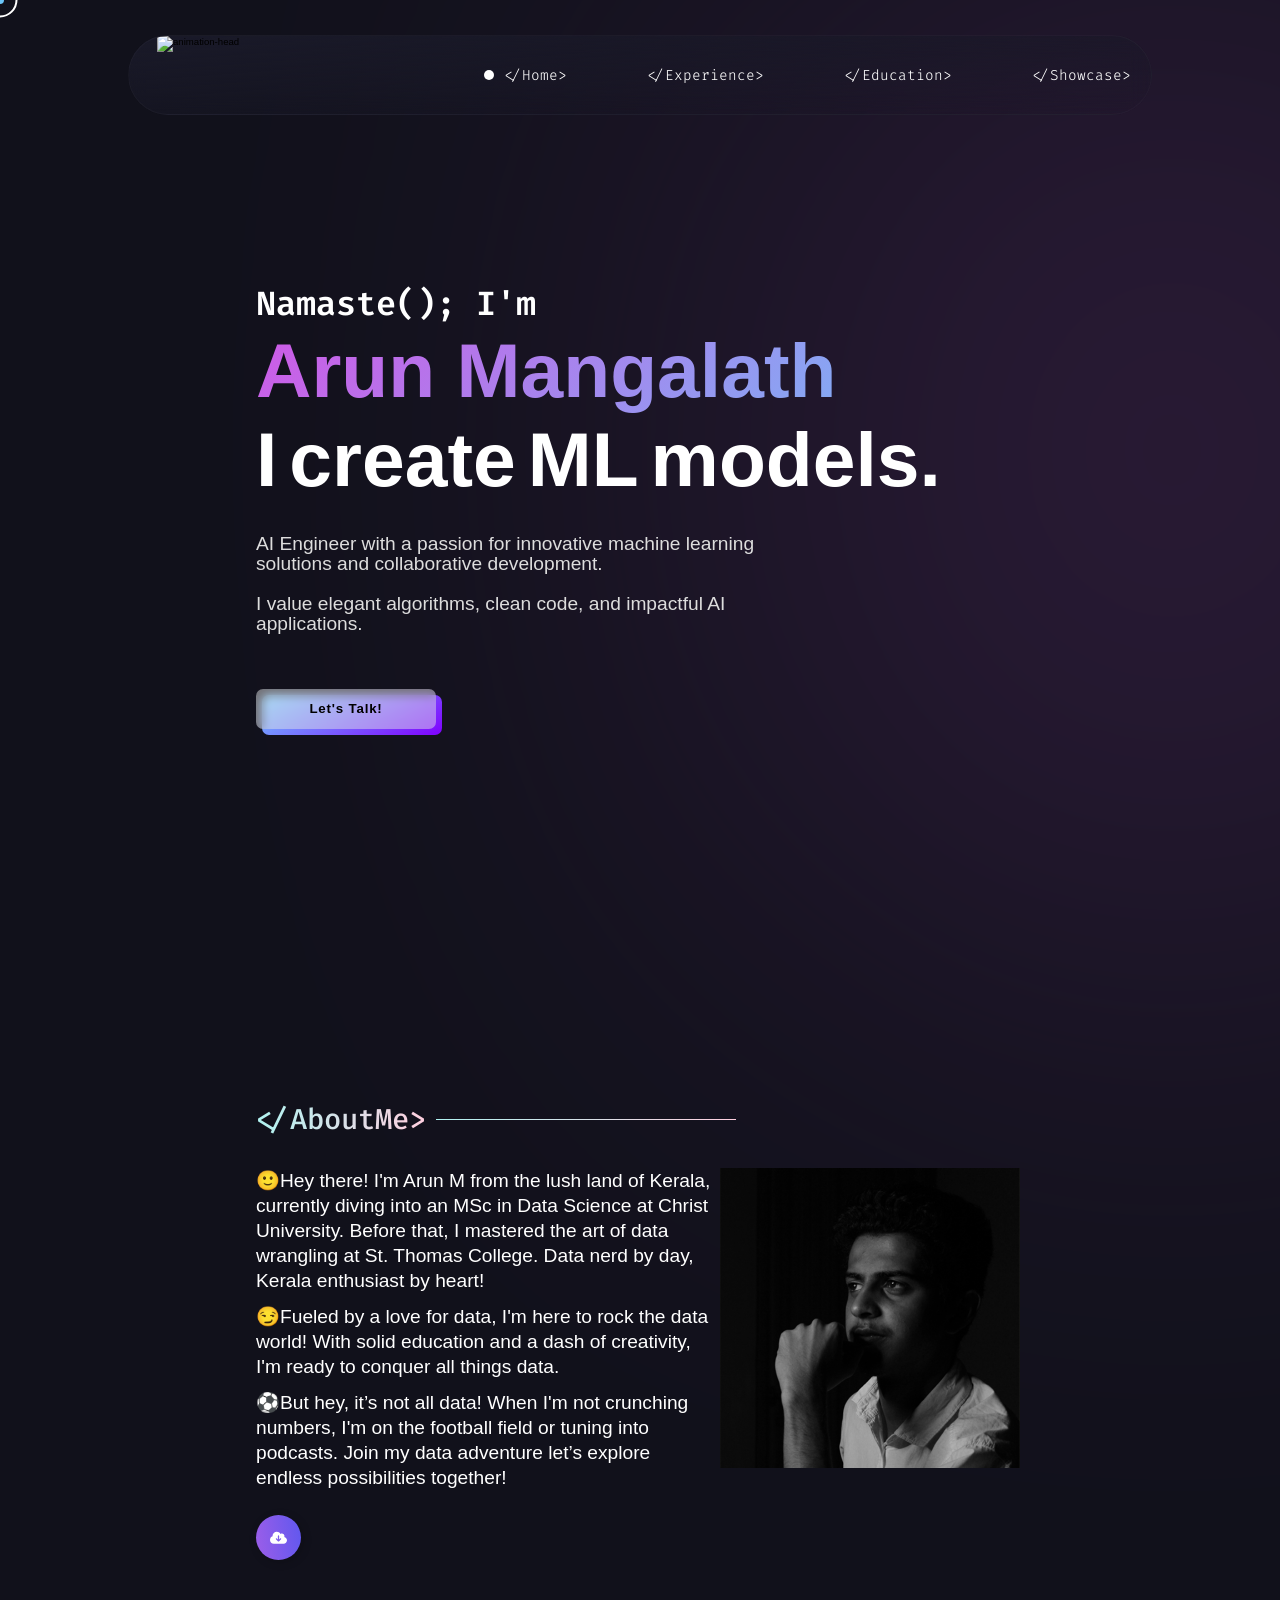
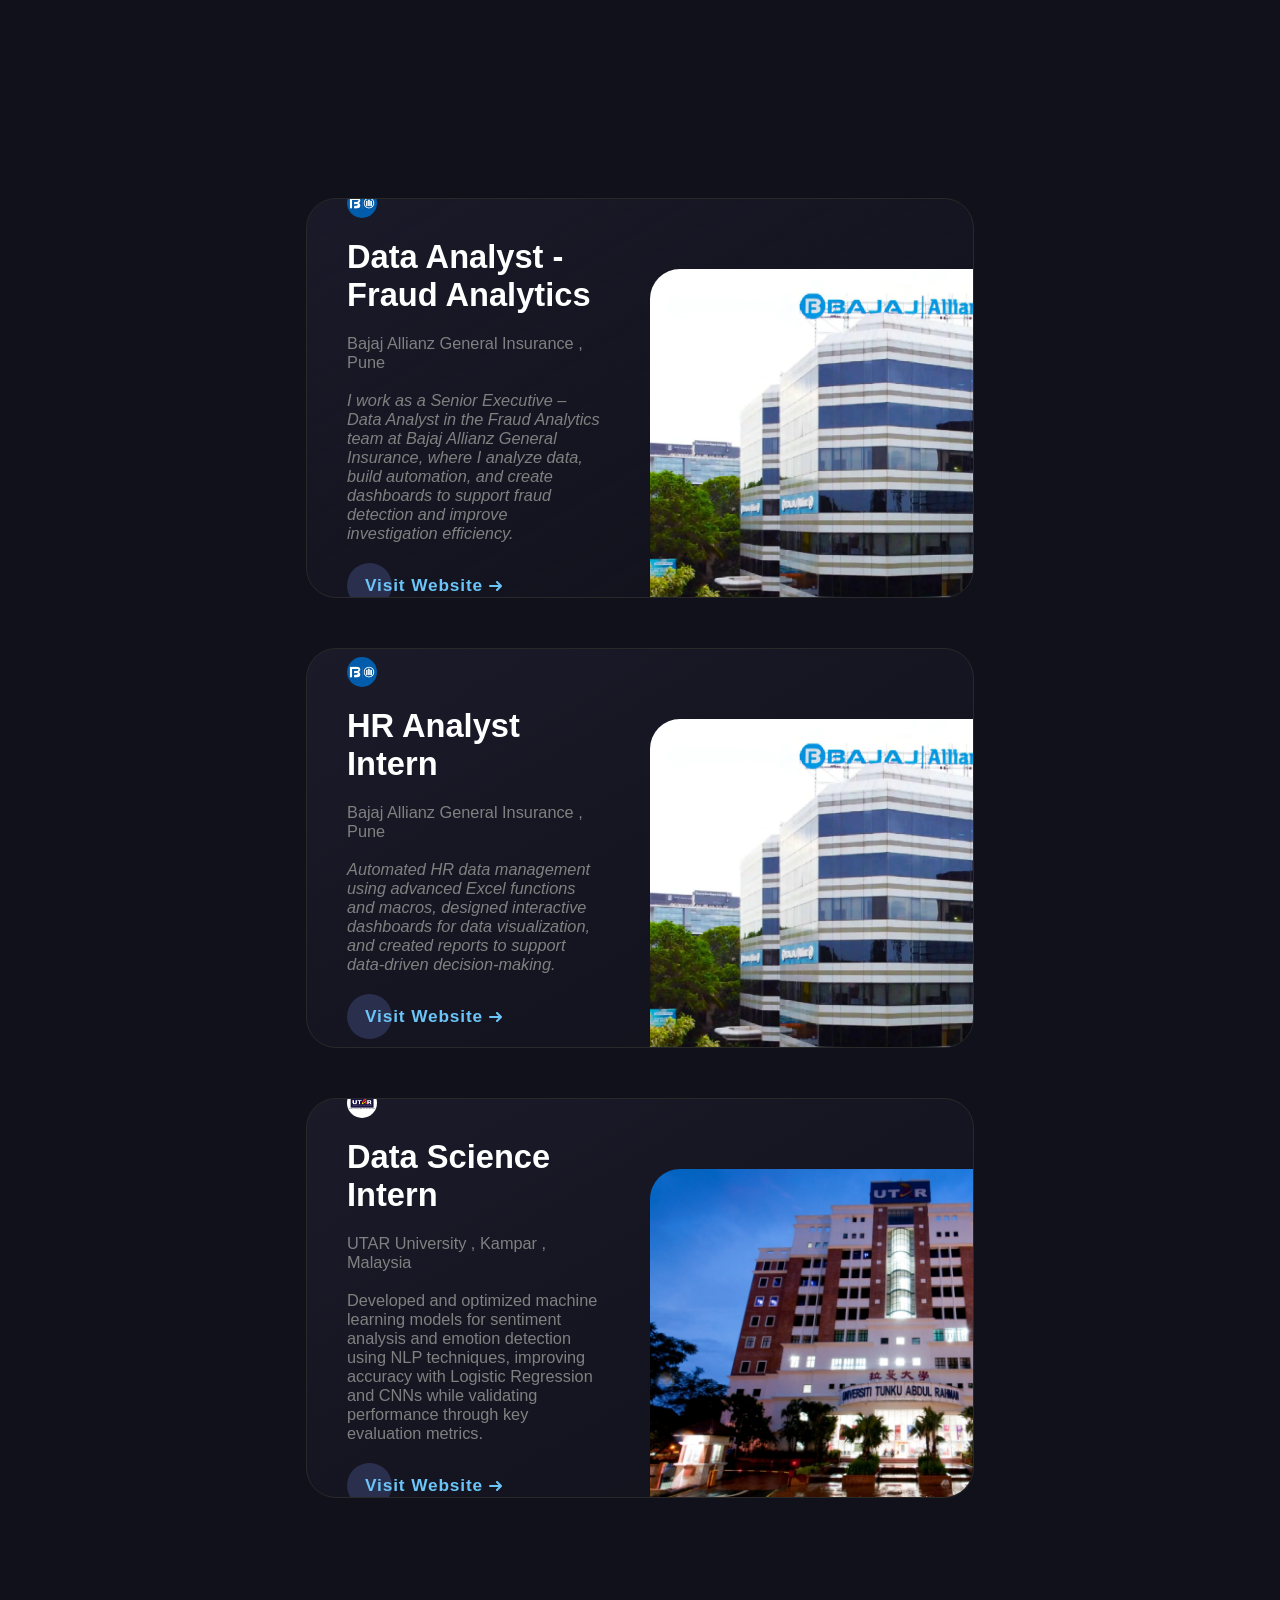
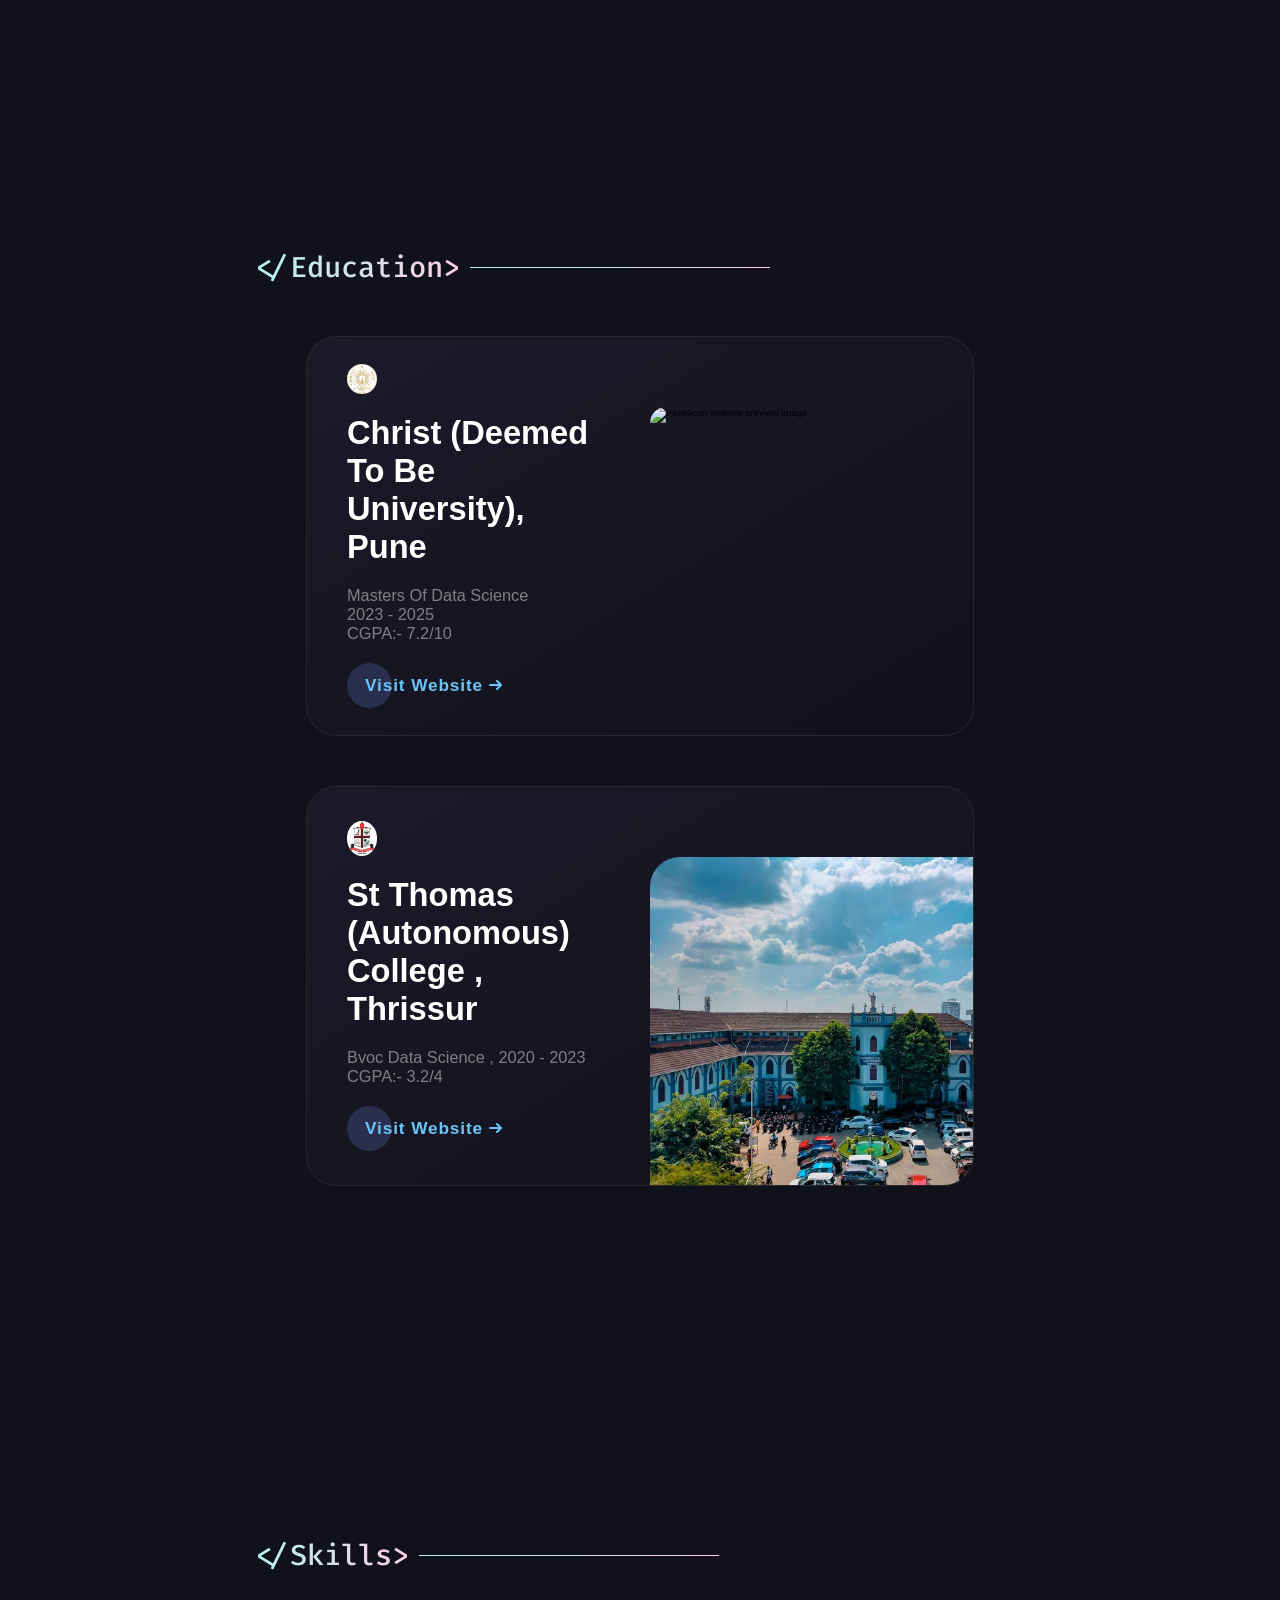
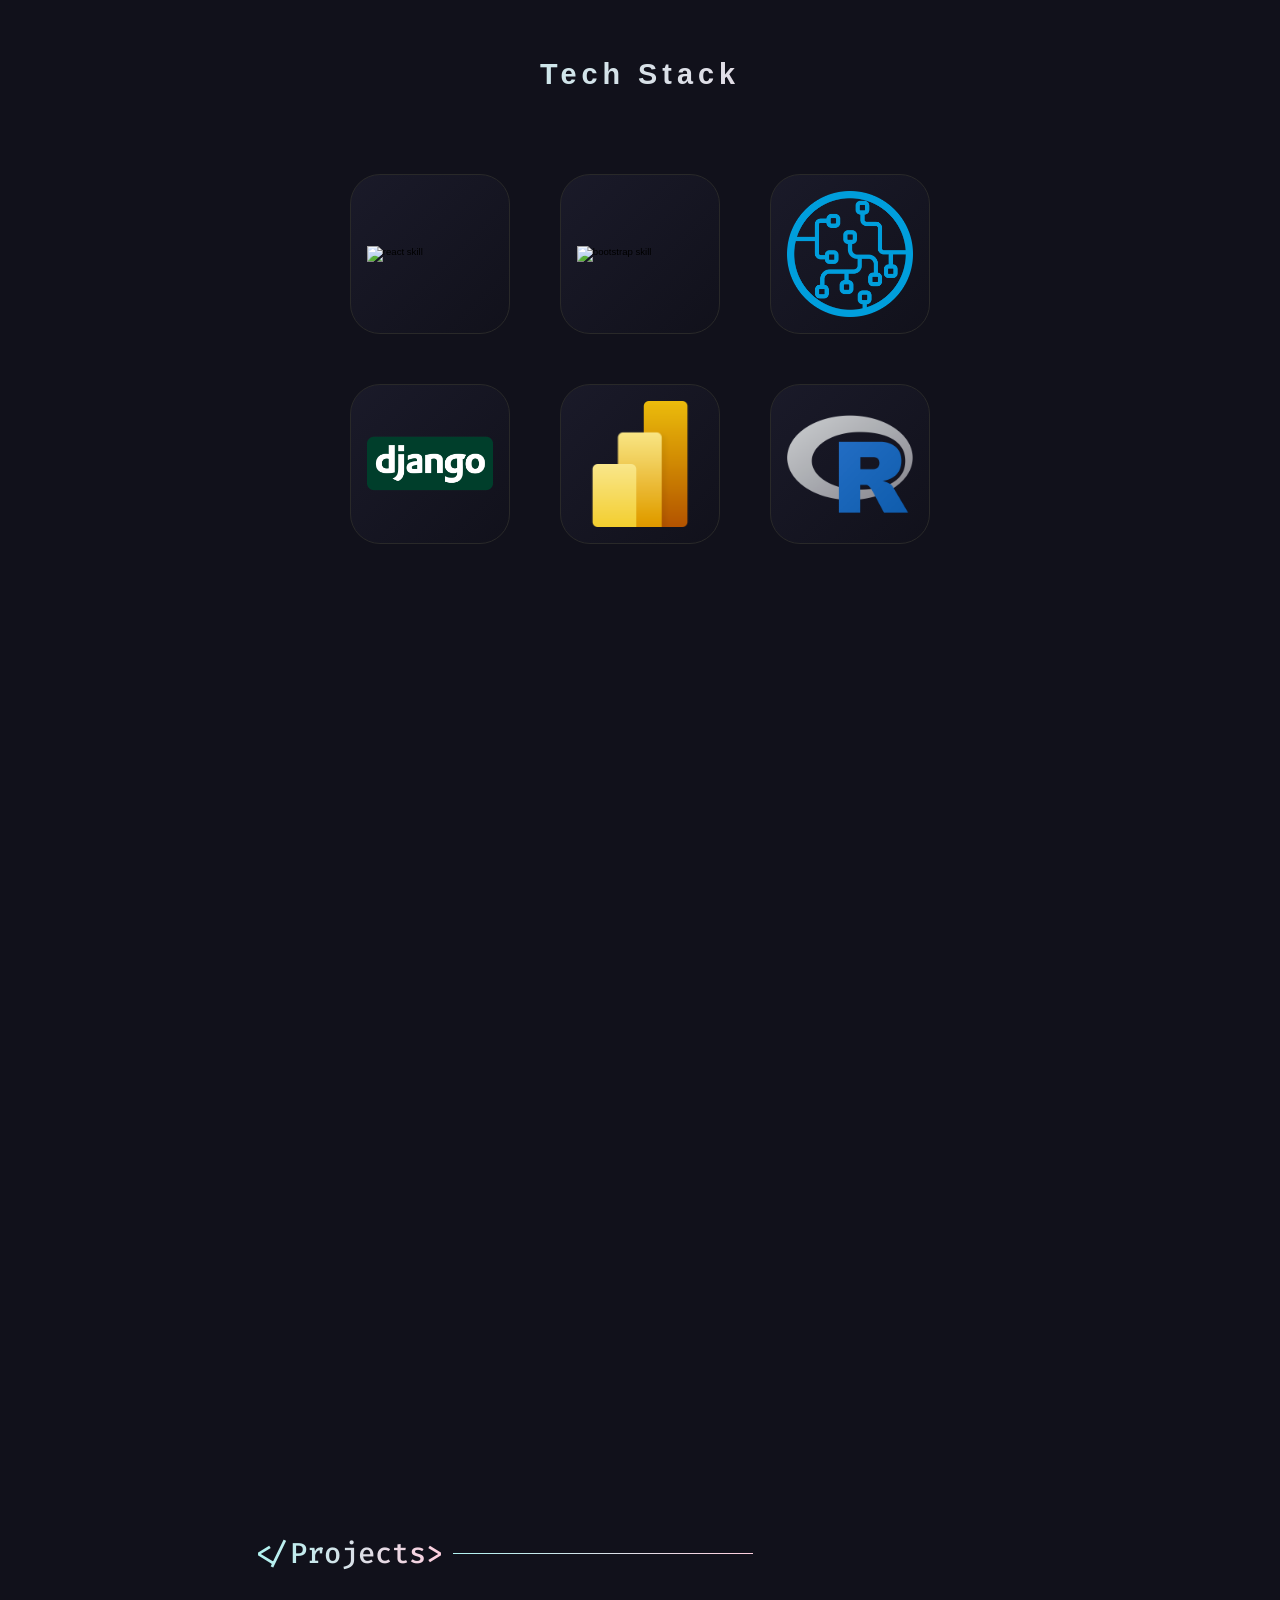
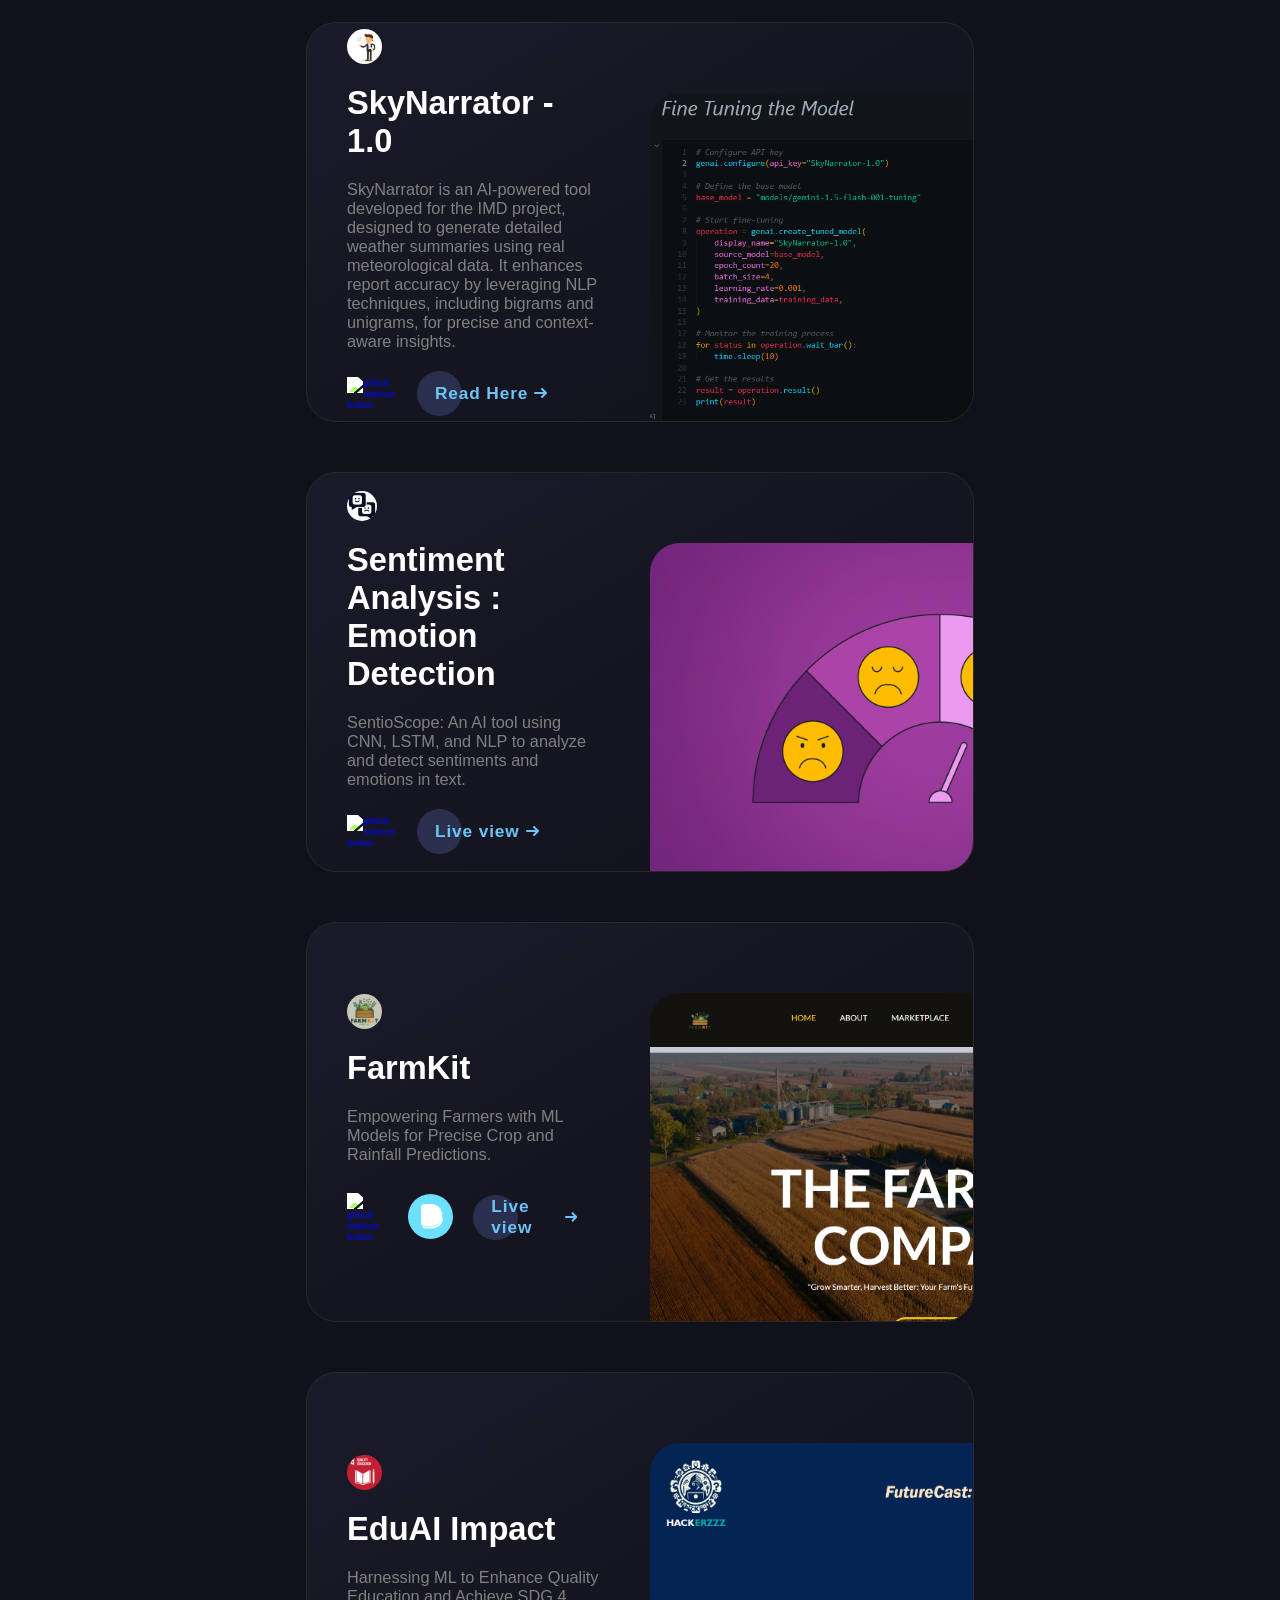
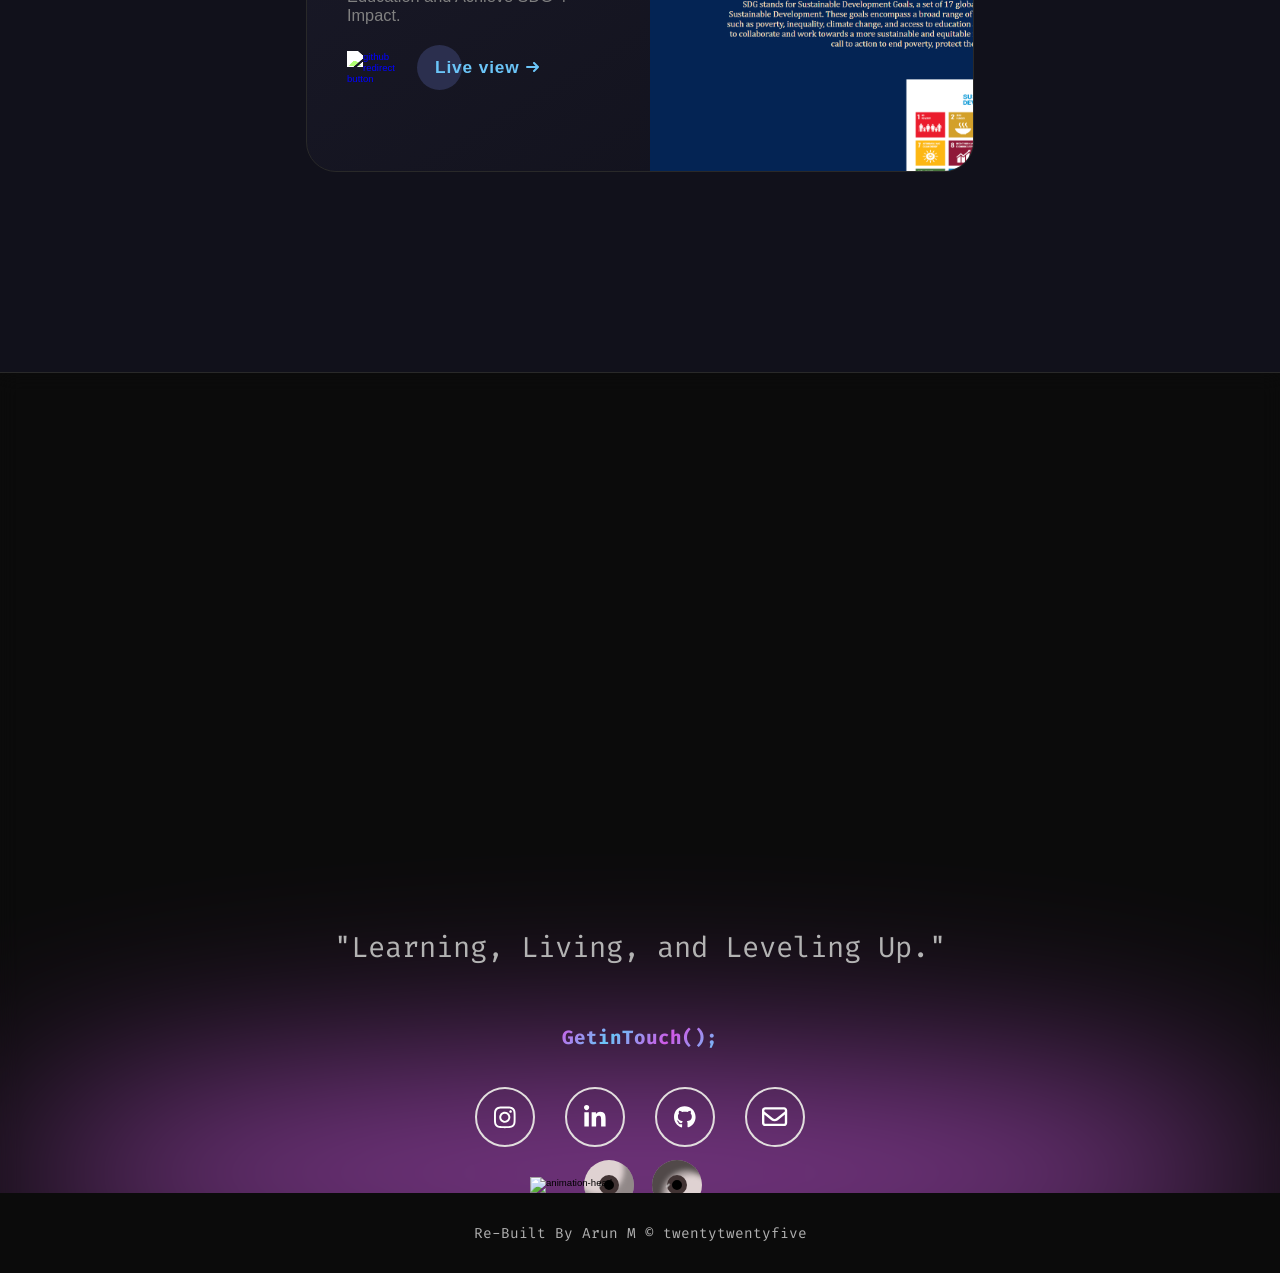
==== commit 56862e3f: "New" ====
--- a/index.html
+++ b/index.html
@@ -387,11 +387,8 @@
                 <p class="ProjectDescription">
                   Bajaj Allianz General Insurance , Pune<br><br>
                   <i>I work as a Senior Executive – Data Analyst in the Fraud Analytics team at Bajaj Allianz General
-                    Insurance, where I focus on using data to detect and prevent fraudulent activities. My role involves
-                    analyzing large datasets, building automation pipelines, and creating dashboards that help track and
-                    optimize the performance of the investigation team. I also work on developing data-driven solutions
-                    and exploring AI/LLM-based approaches to strengthen fraud detection and make the overall process
-                    more efficient and proactive.</i>
+                    Insurance, where I analyze data, build automation, and create dashboards to support fraud detection
+                    and improve investigation efficiency.</i>
                 </p>
                 <div class="project-buttons">
                   <a href="https://www.bajajallianz.com/" target="_blank" class="cta"
@@ -486,7 +483,9 @@
                 <article class="ProjectHeading">Christ (Deemed To Be University), Pune</article>
                 <p class="ProjectDescription">
                   Masters Of Data Science <br>
-                  2023 - Present
+                  2023 - 2025
+                  <br>
+                  CGPA:- 7.2/10
                 </p>
                 <div class="project-buttons">
                   <a href="https://lavasa.christuniversity.in/" target="_blank" class="cta"
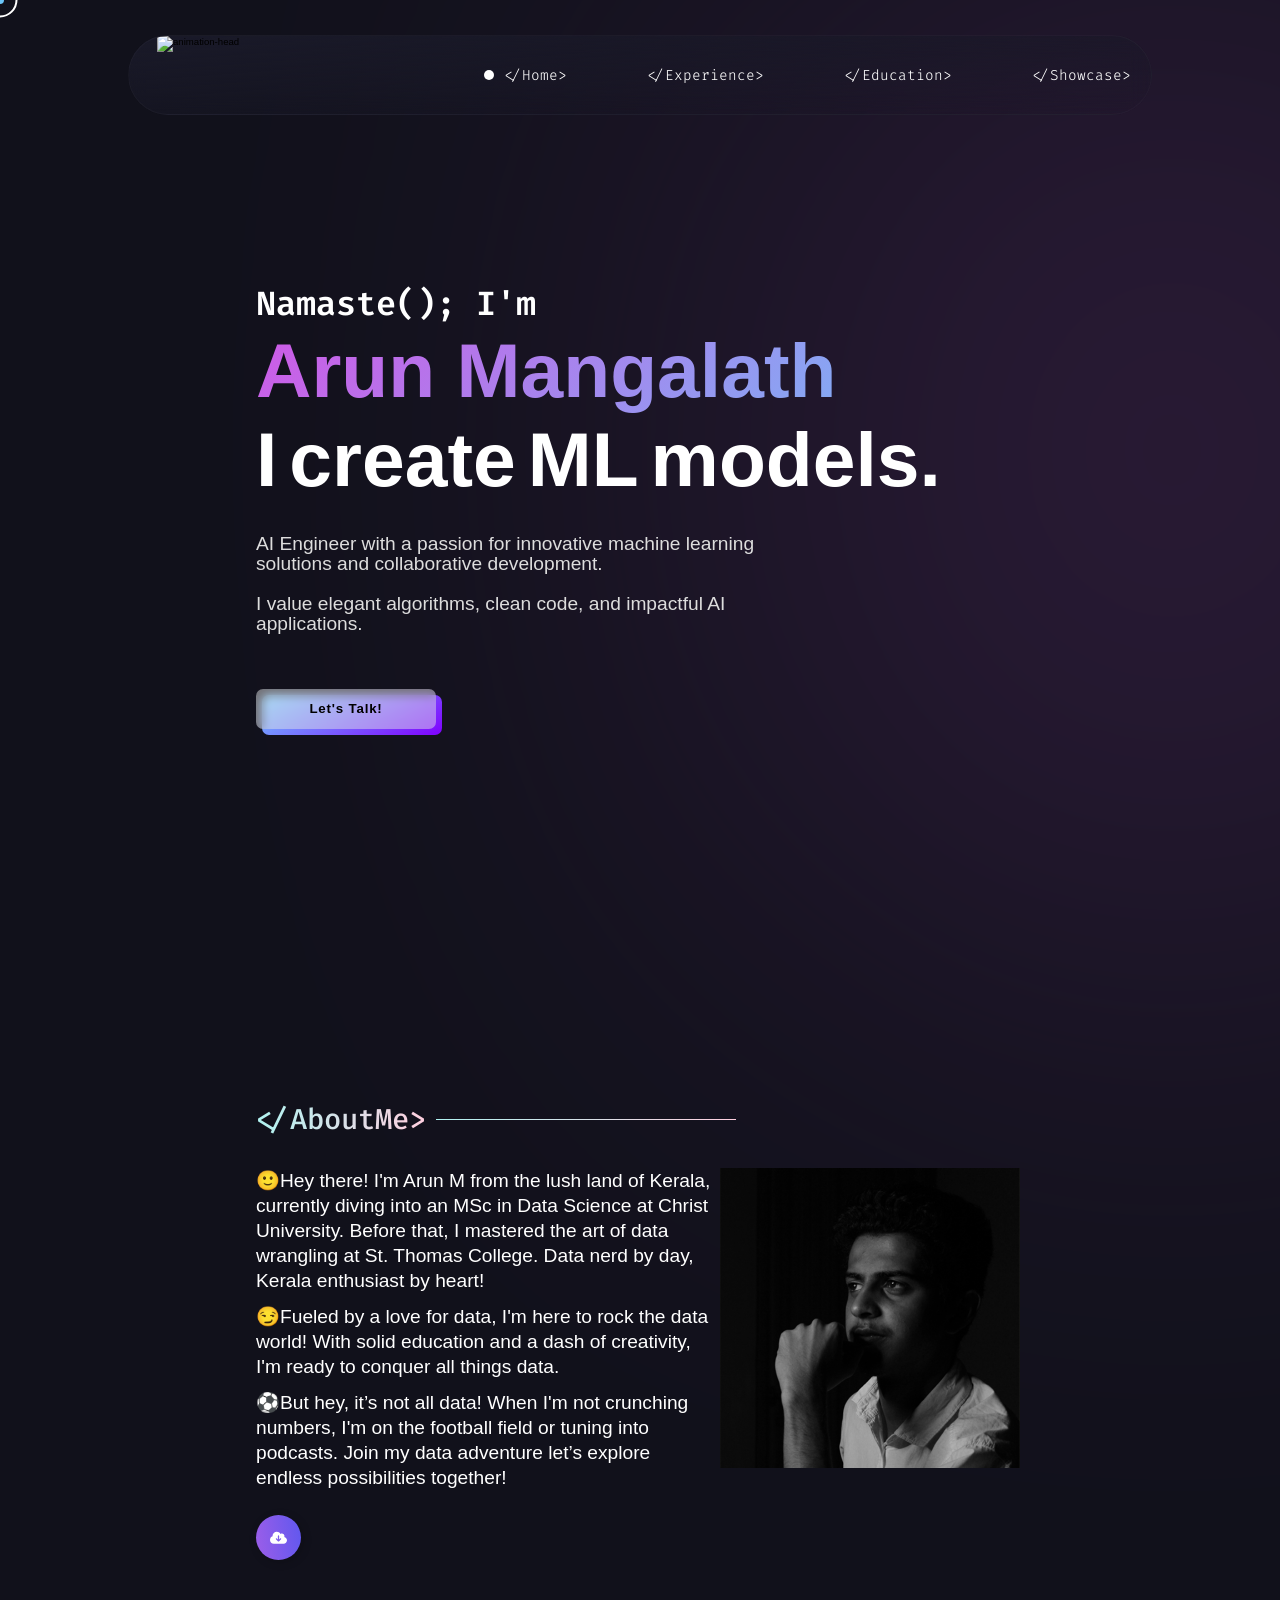
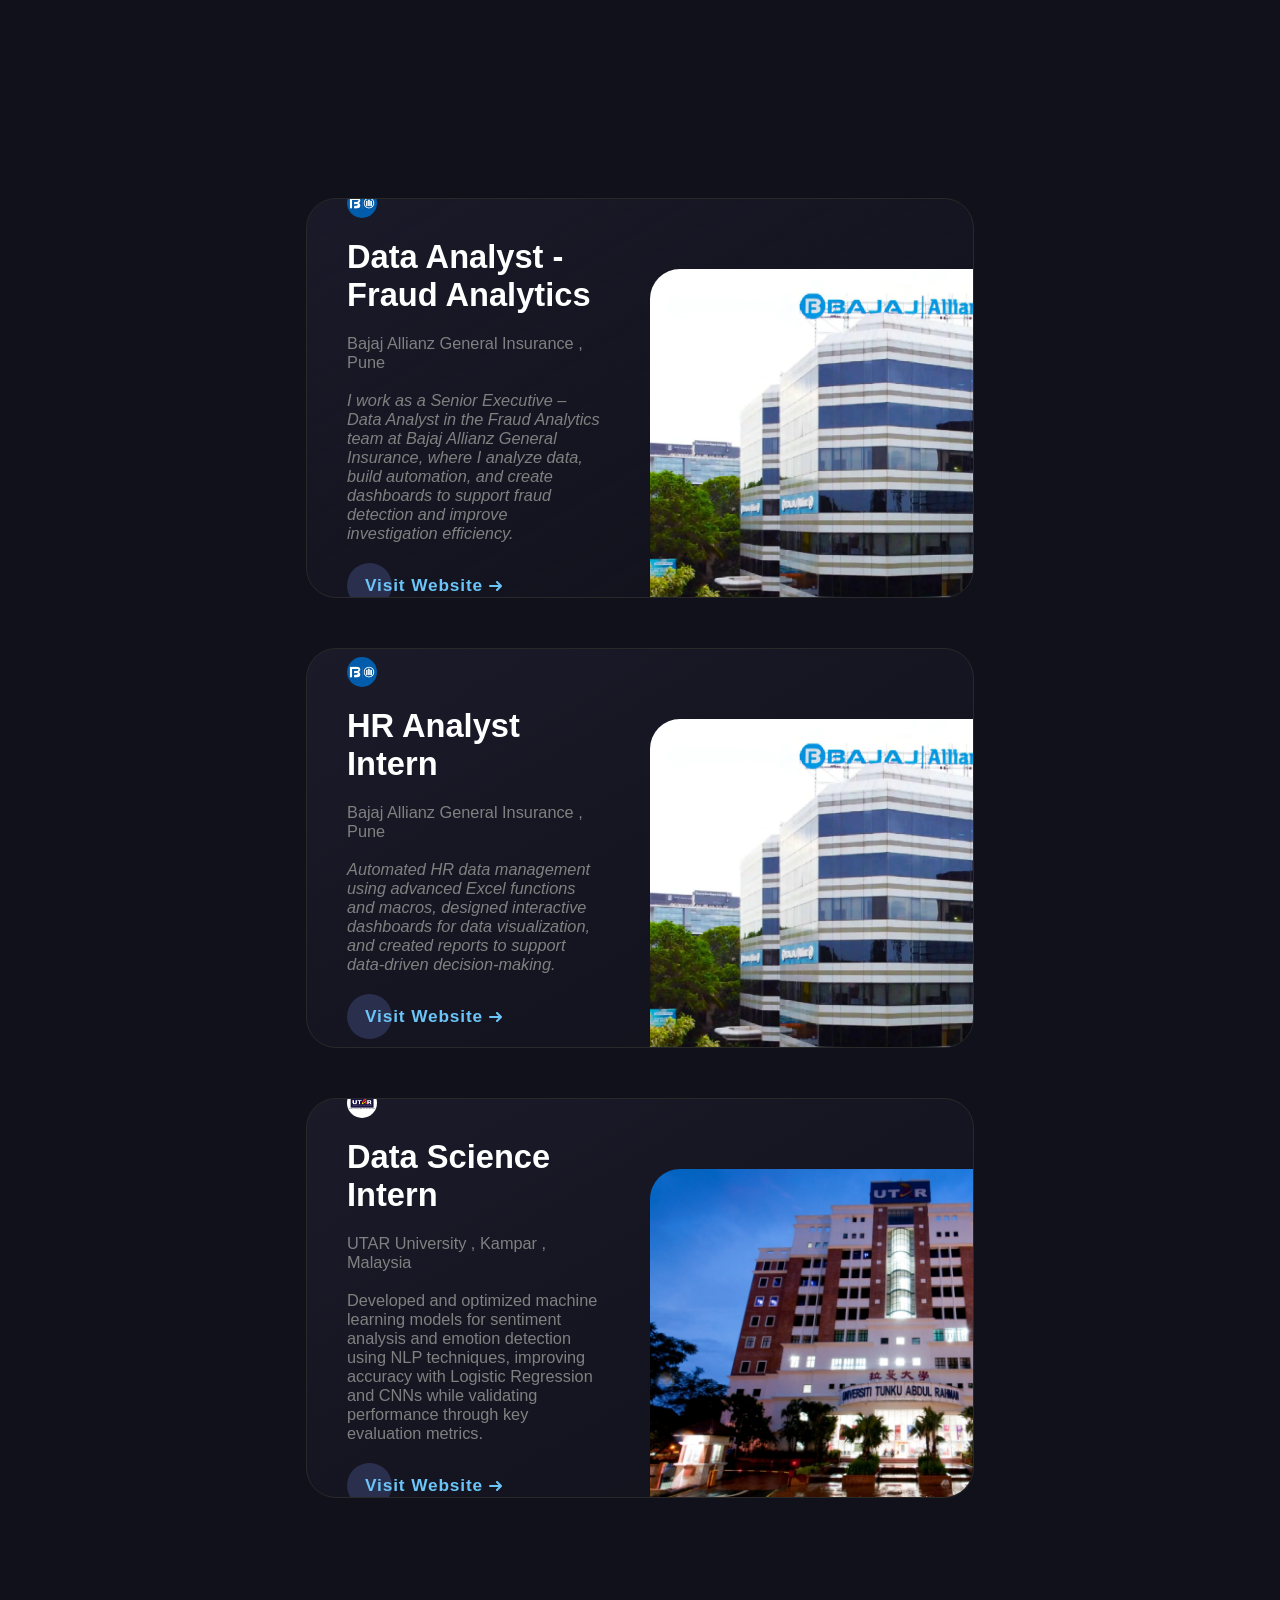
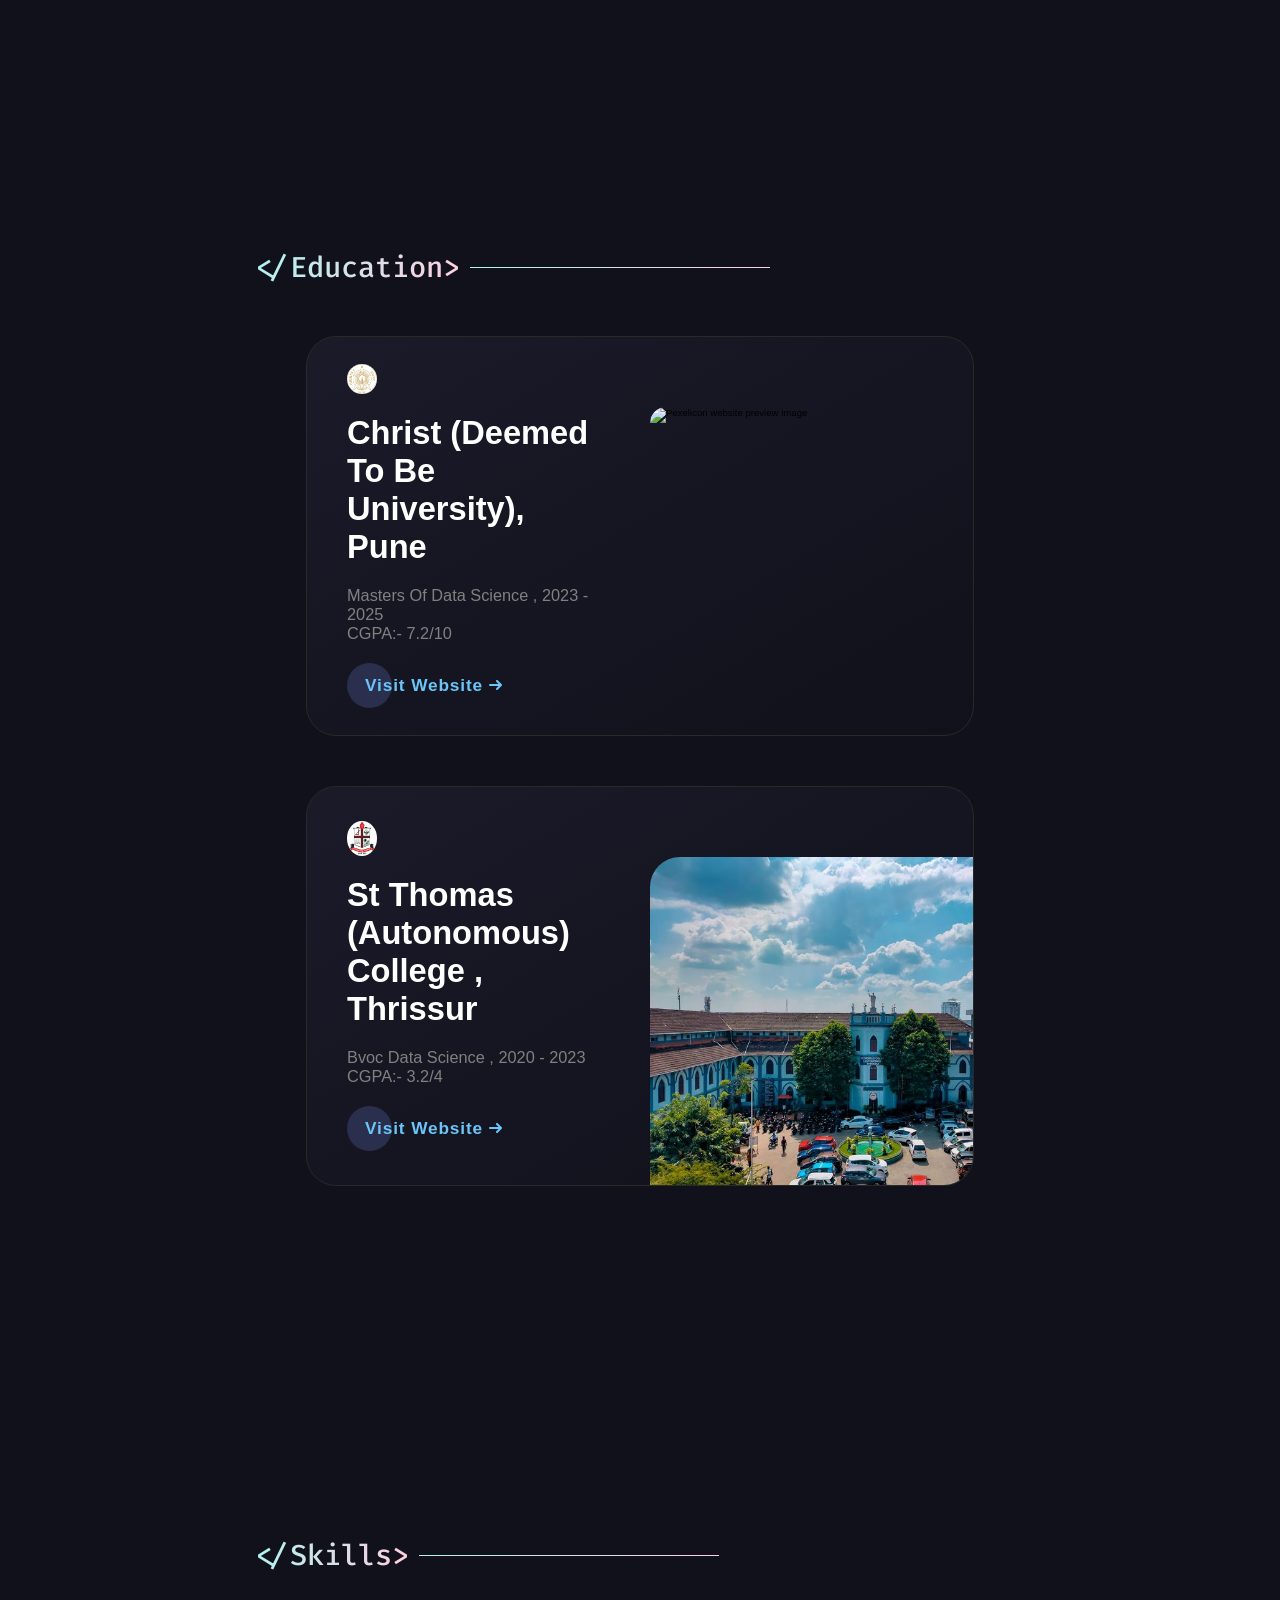
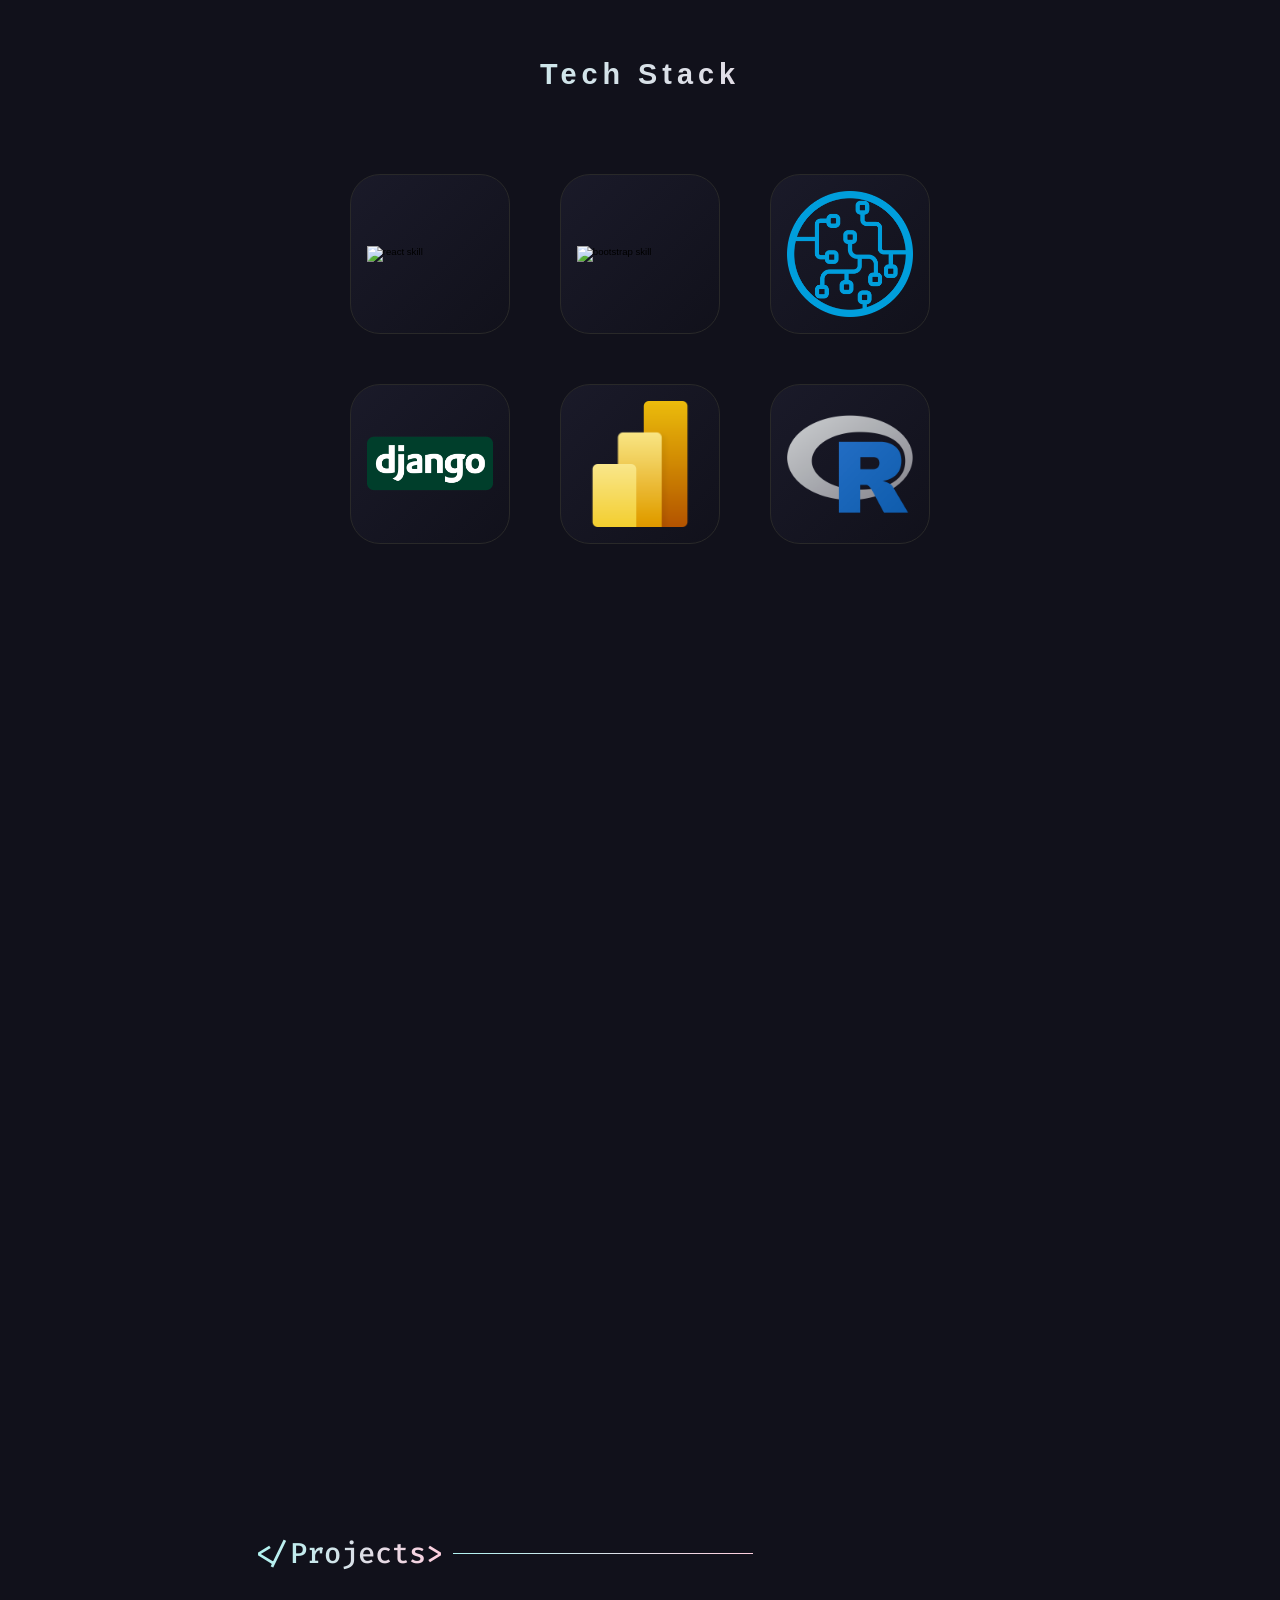
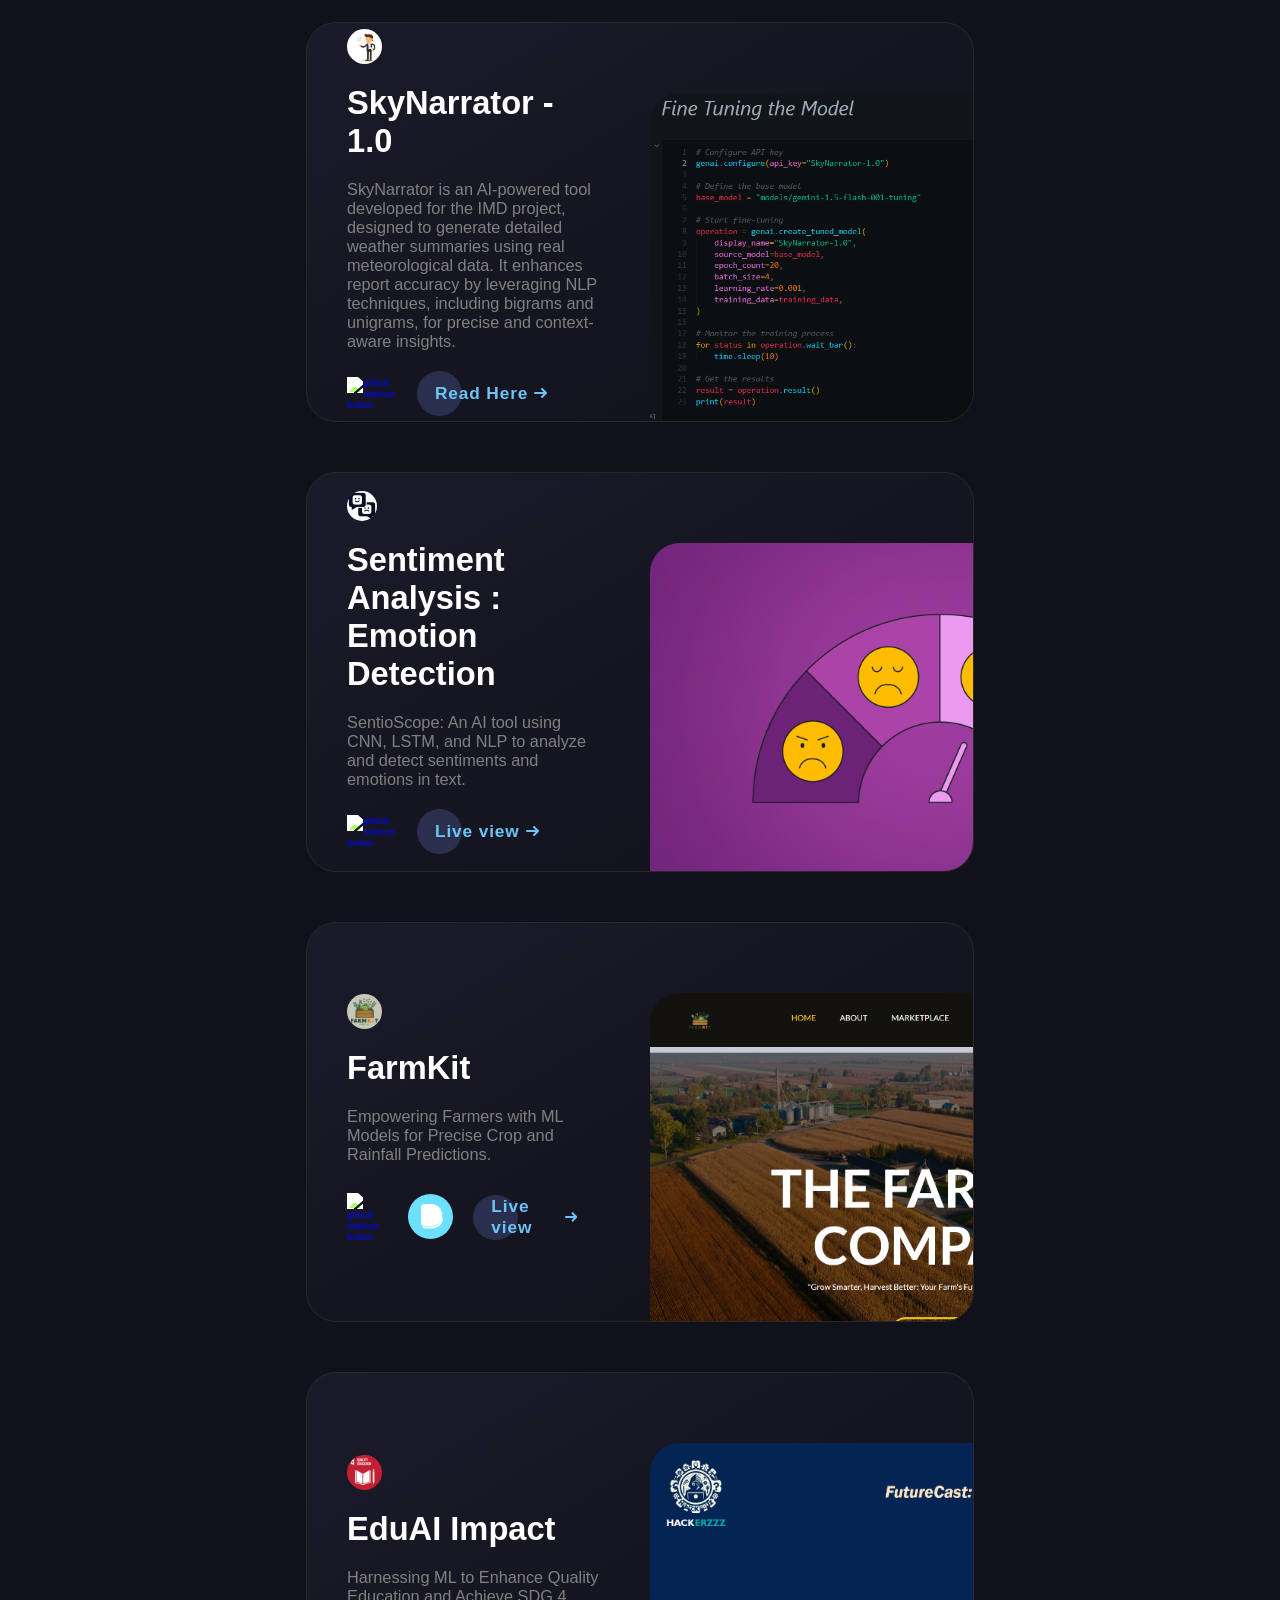
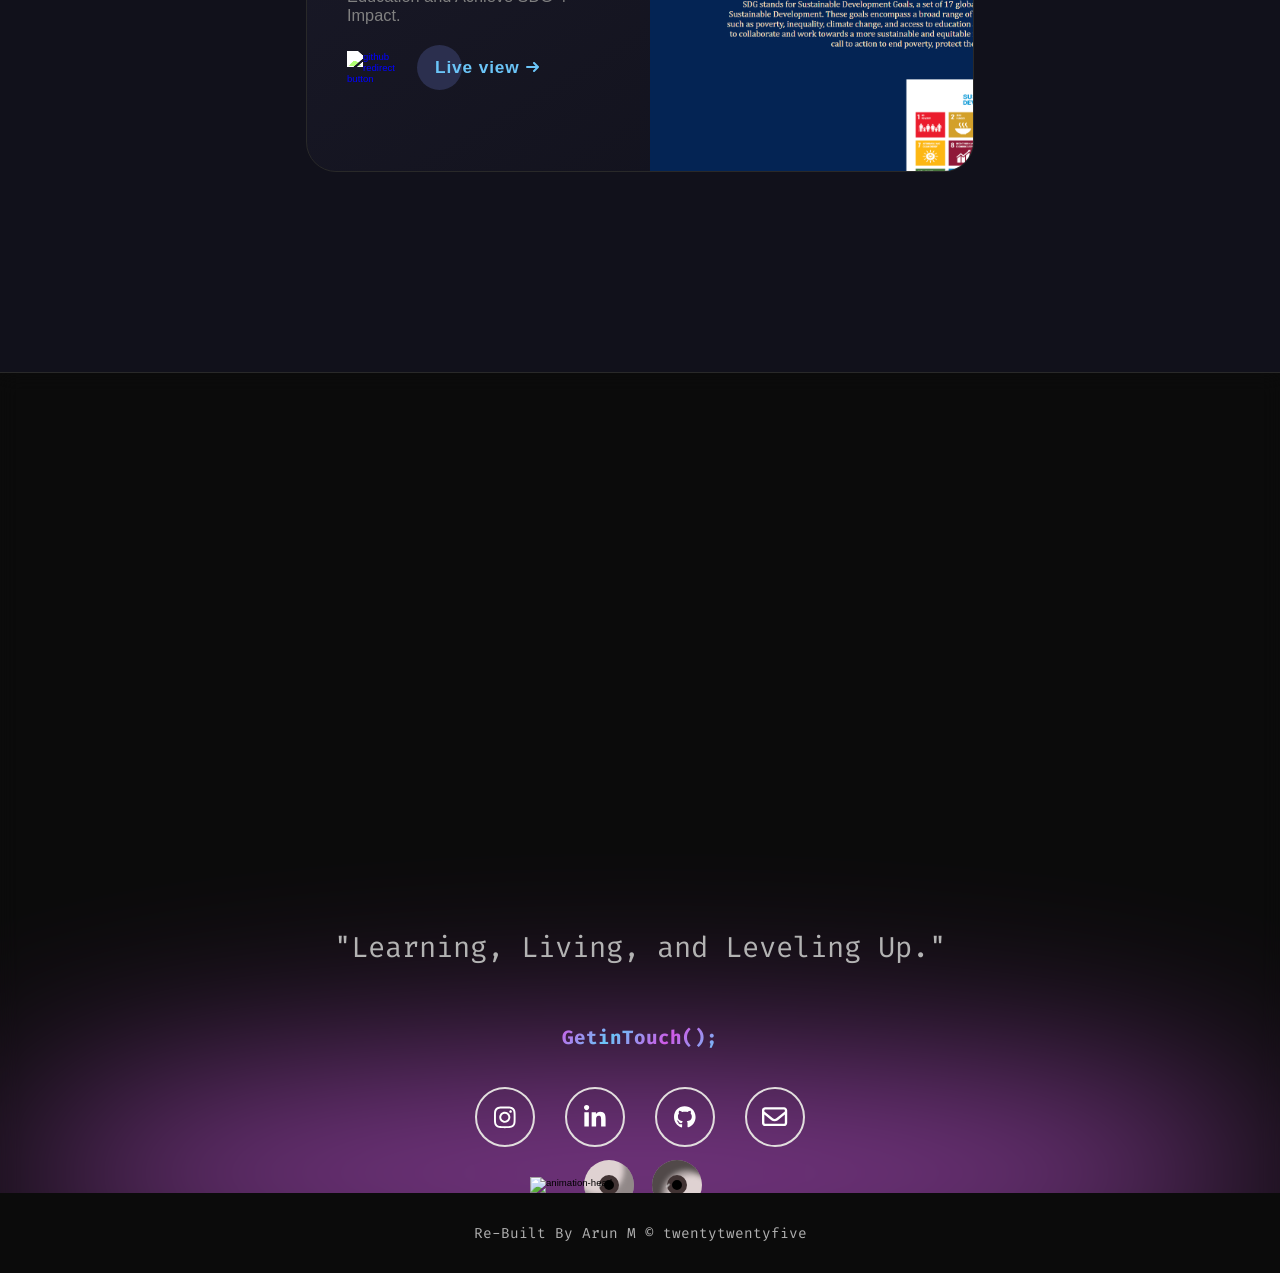
==== commit bc5bb473: "New" ====
--- a/index.html
+++ b/index.html
@@ -482,7 +482,7 @@
                 <img src="src/webp/cu.jpeg" alt="pexelicon website favicon" class="faviconforProject" />
                 <article class="ProjectHeading">Christ (Deemed To Be University), Pune</article>
                 <p class="ProjectDescription">
-                  Masters Of Data Science <br>
+                  Masters Of Data Science , 
                   2023 - 2025
                   <br>
                   CGPA:- 7.2/10
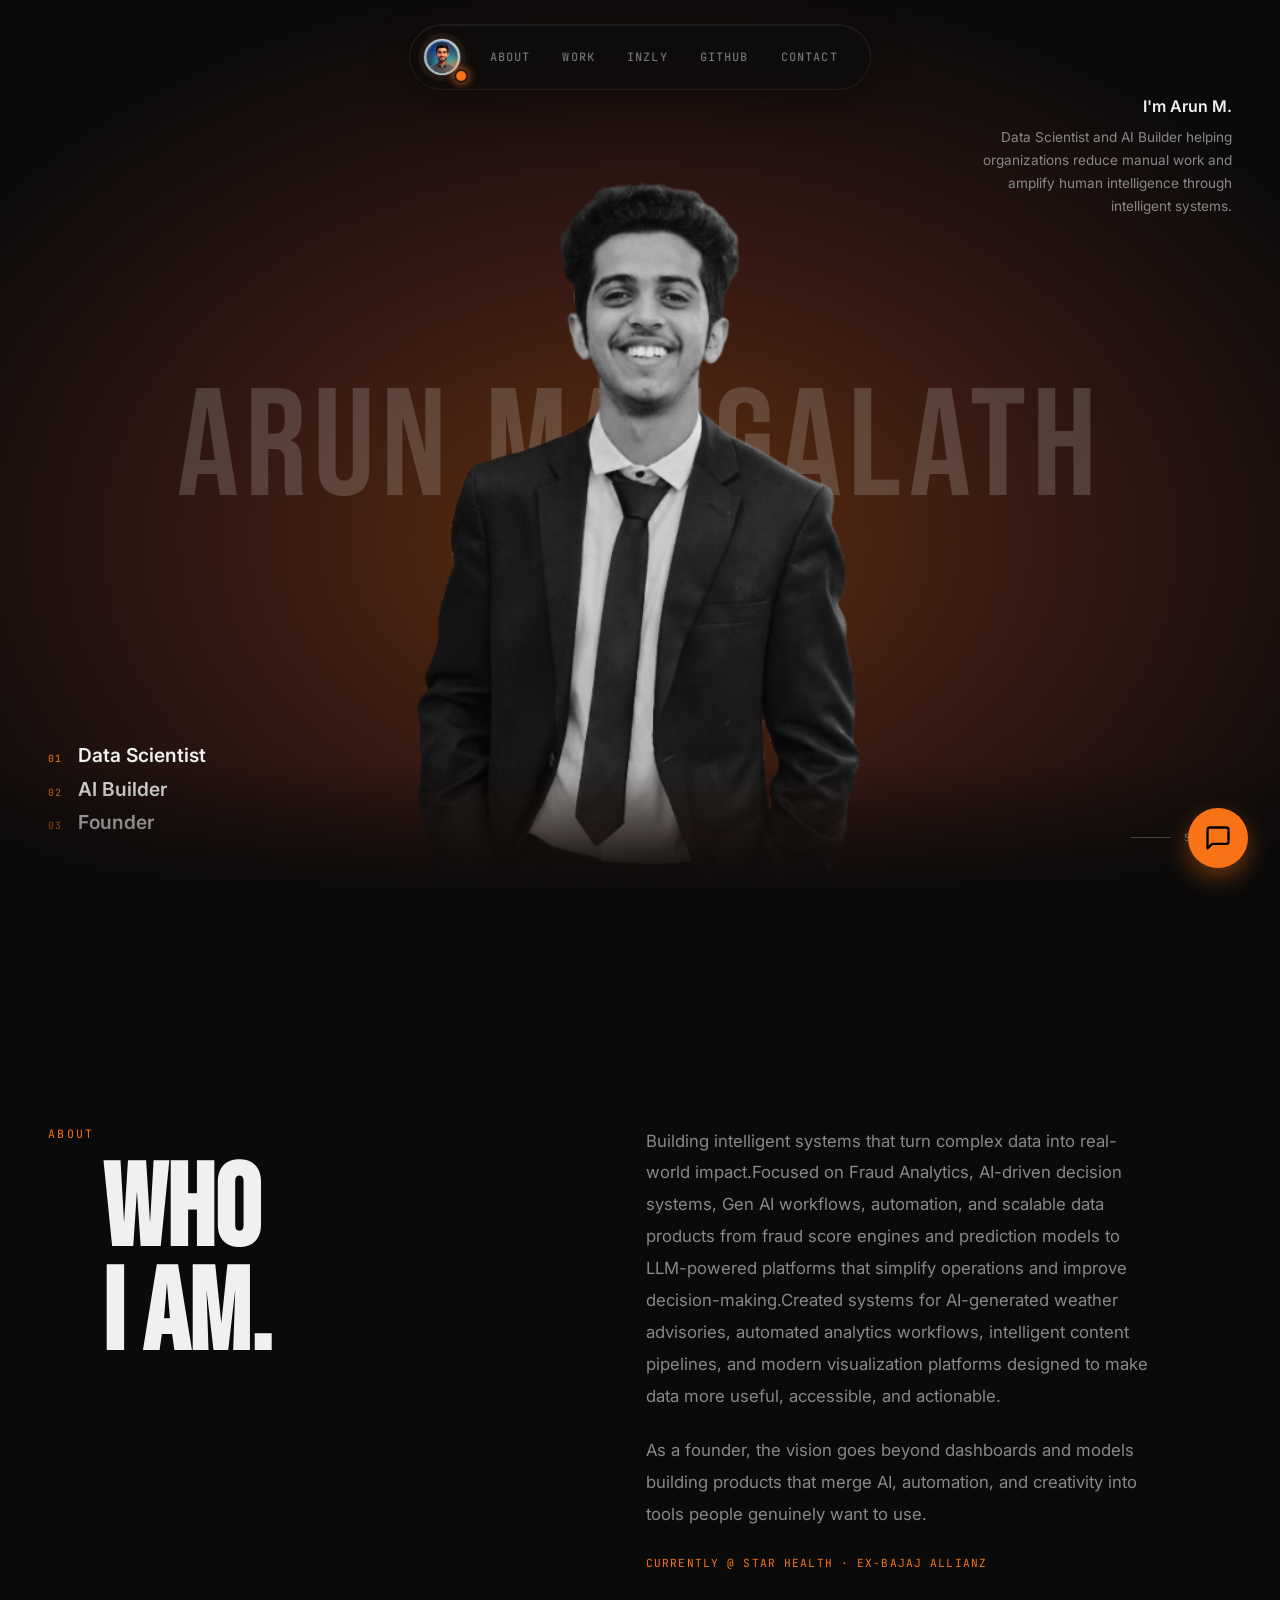
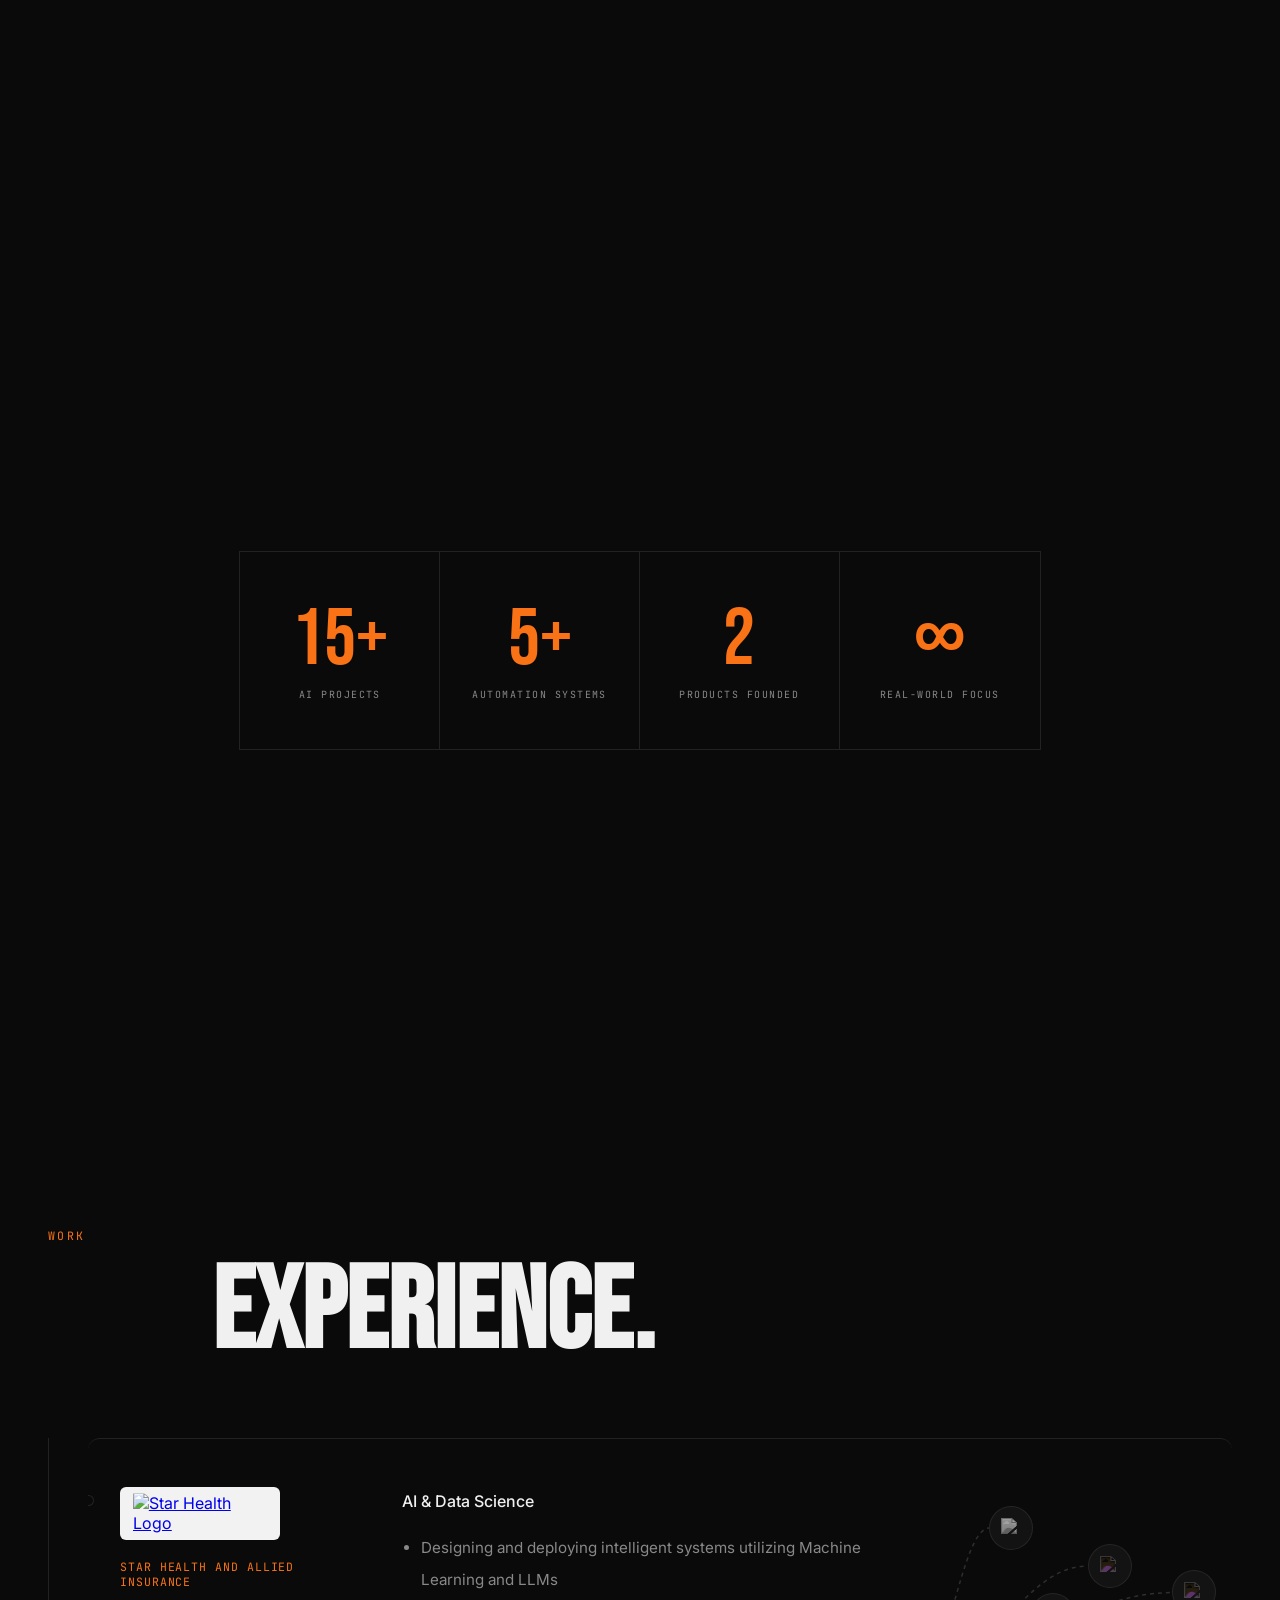
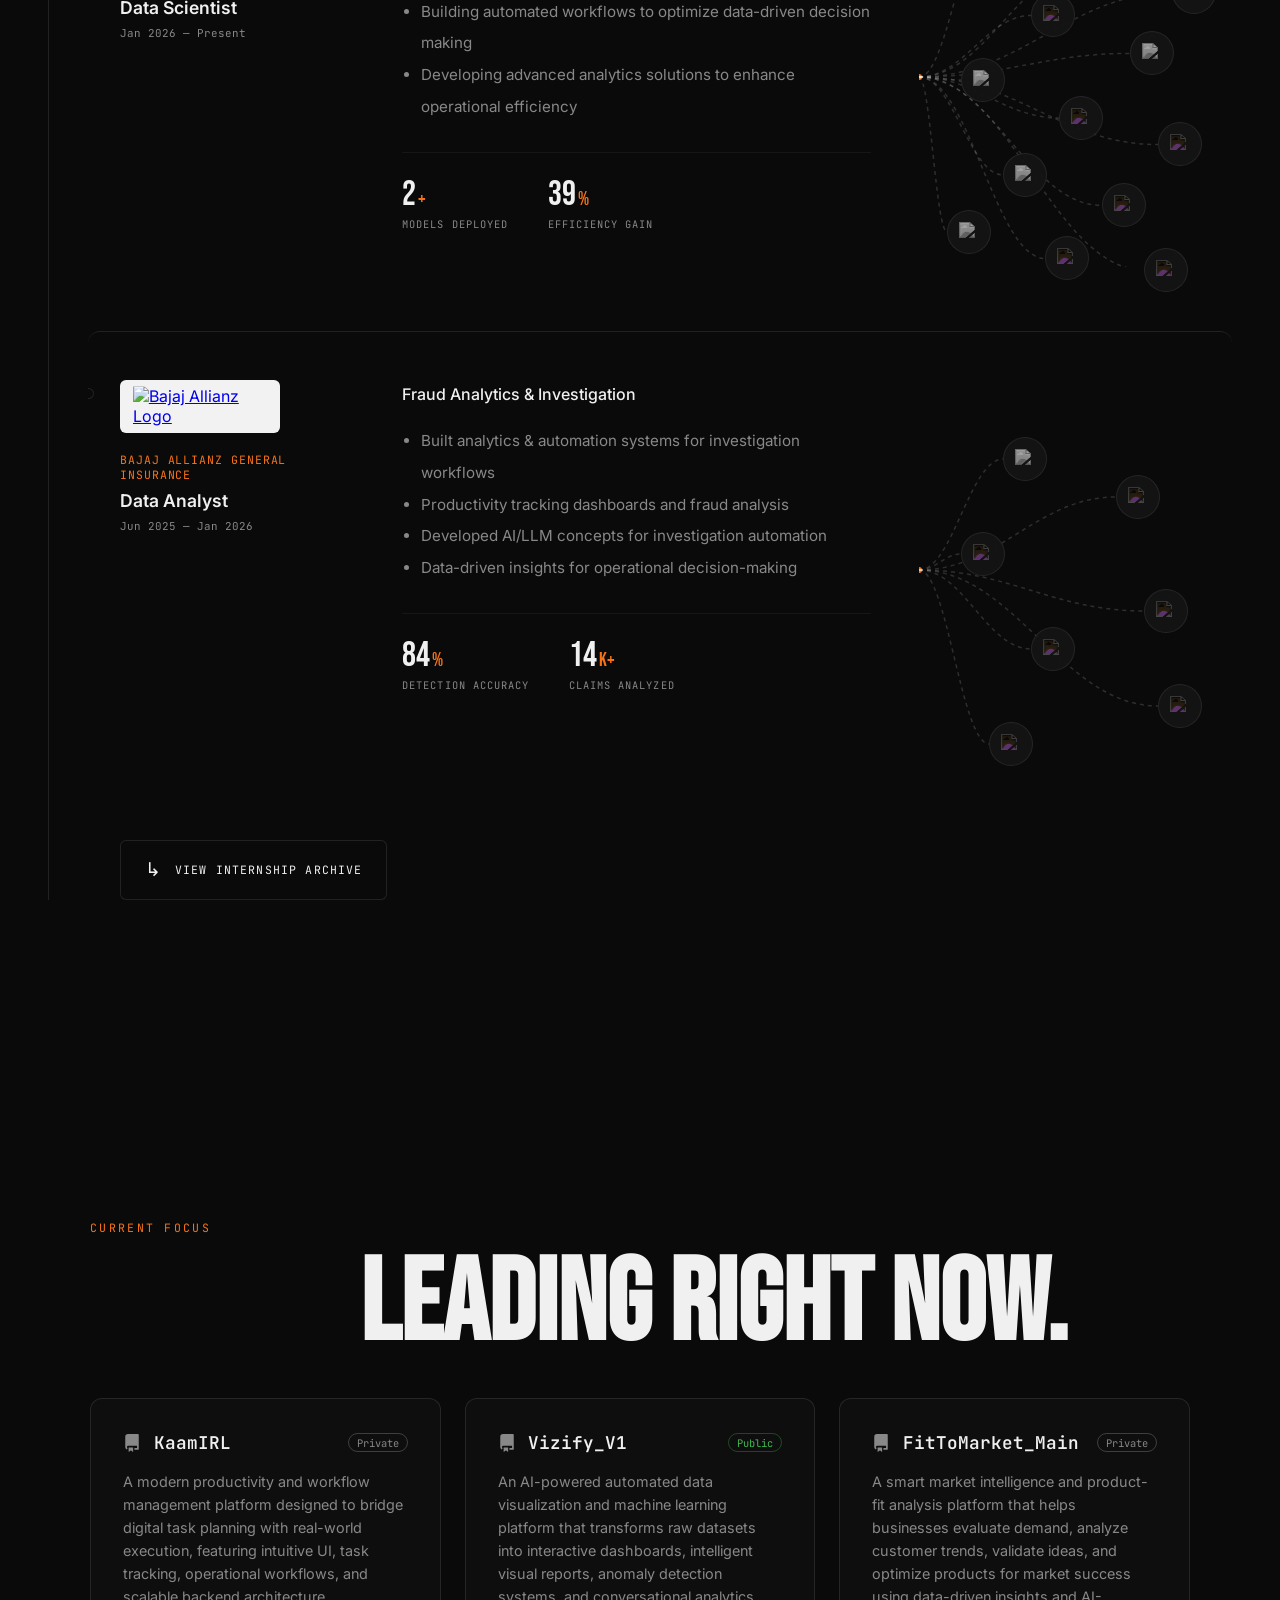
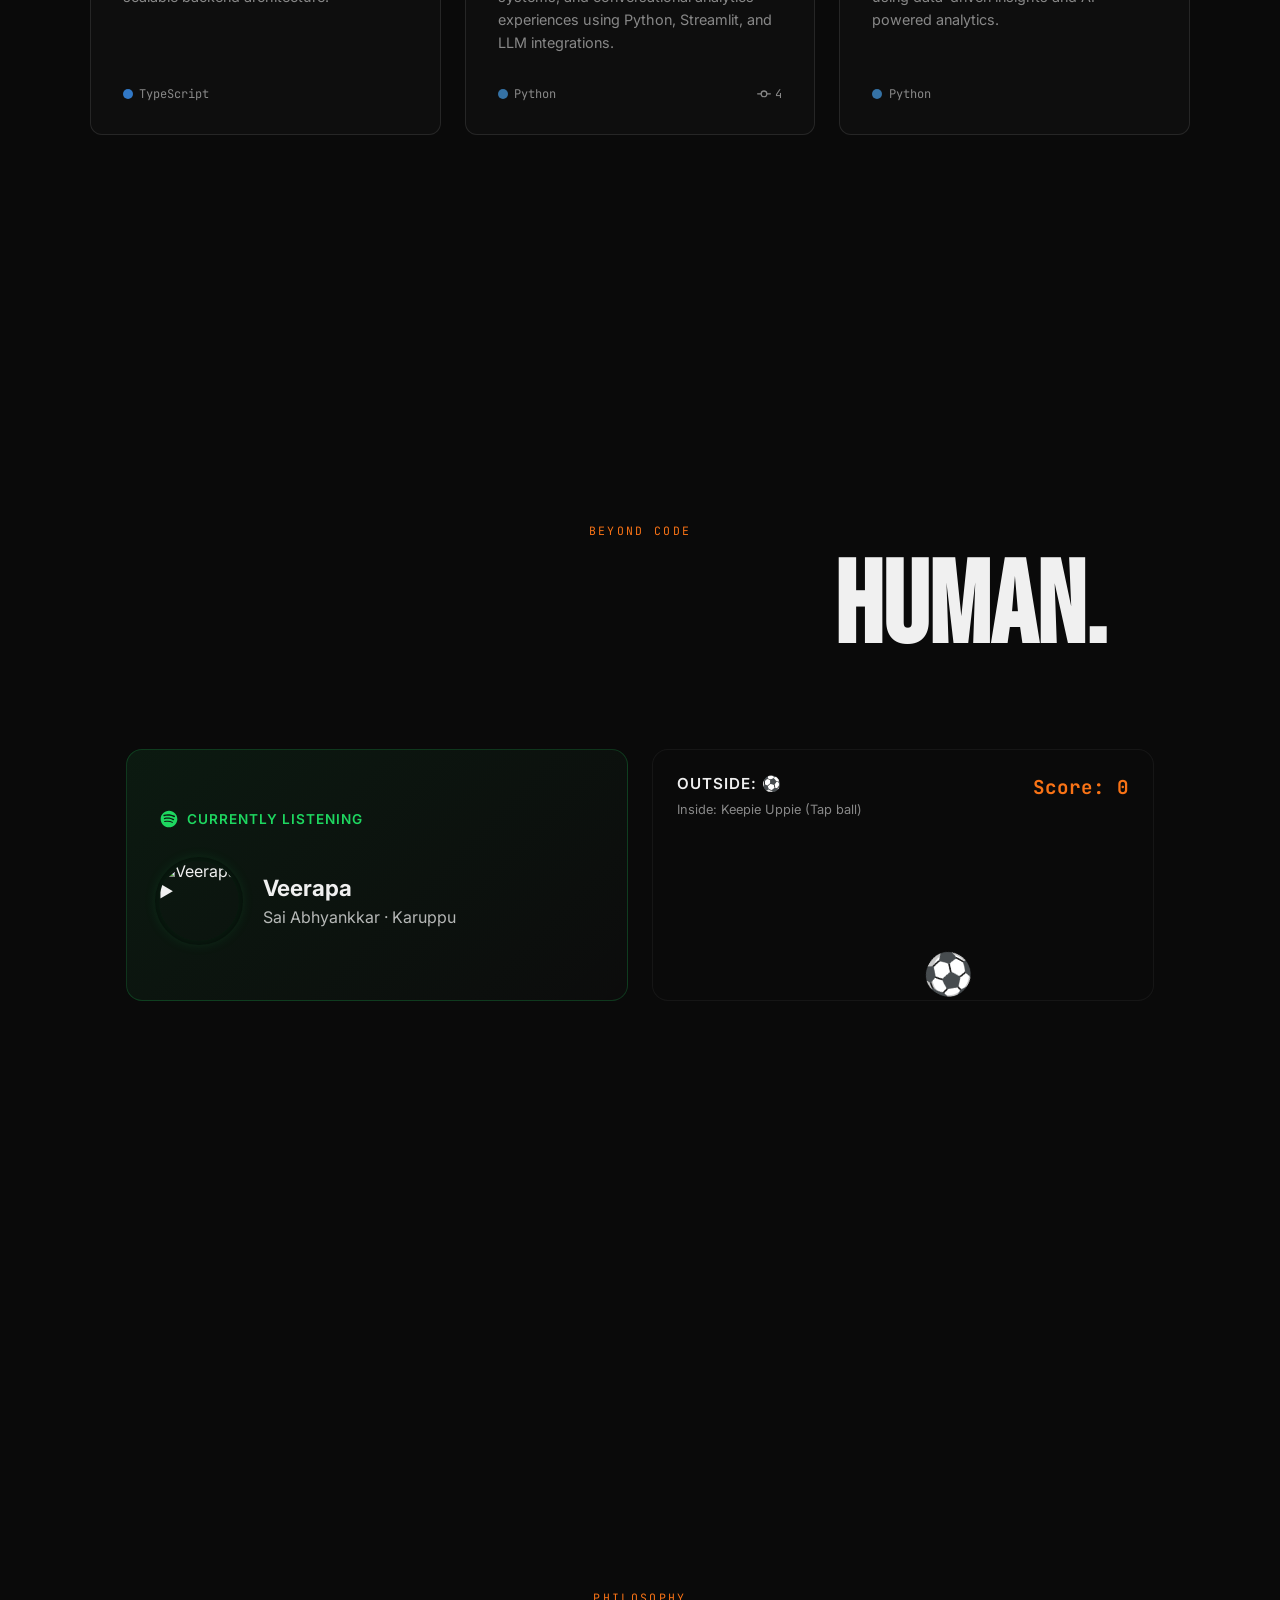
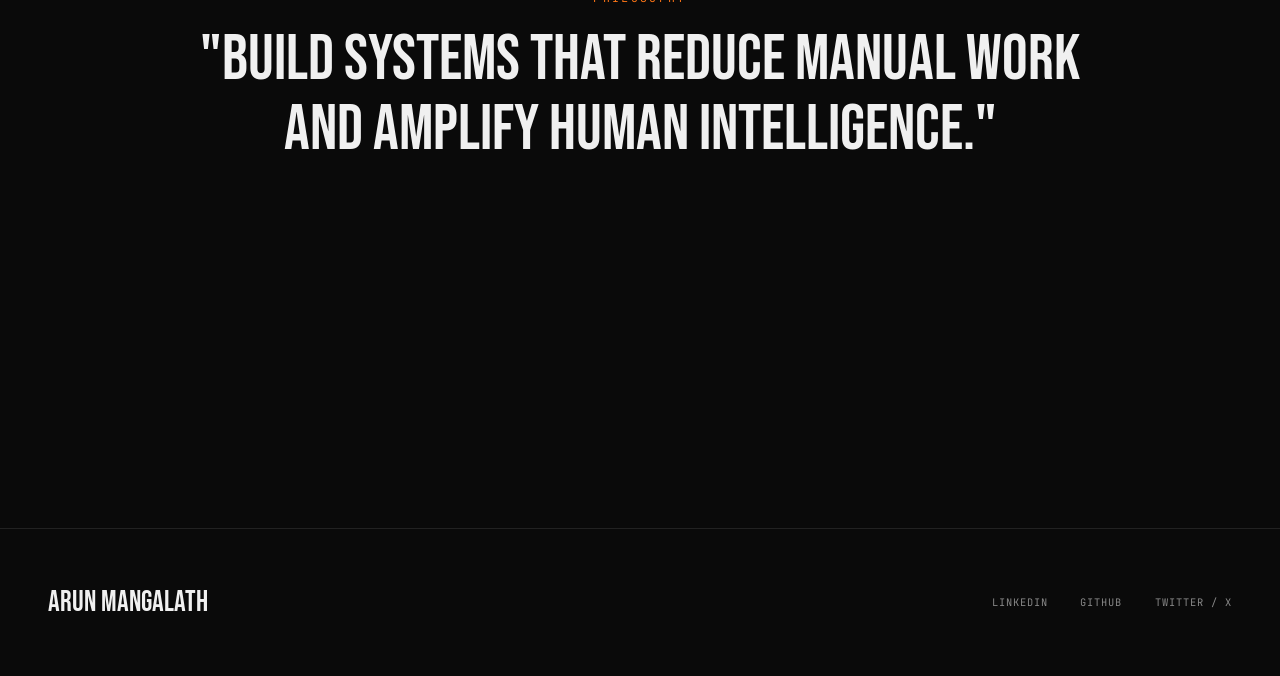
==== commit d1a3f9a7: "V2" ====
--- a/index.html
+++ b/index.html
@@ -1,888 +1,2455 @@
 <!DOCTYPE html>
 <html lang="en">
 
-
 <head>
-  <!-- don't forget to remove this >>>>(google tag manager) script, if you are using this page/code -->
-  <!-- don't forget to remove this >>>>(google tag manager) script, if you are using this page/code -->
-  <!-- don't forget to remove this >>>>(google tag manager) script, if you are using this page/code -->
-  <!-- don't forget to remove this >>>>(google tag manager) script, if you are using this page/code -->
-  <!-- Google tag (gtag.js) -->
-  <!-- <script async src="https://www.googletagmanager.com/gtag/js?id=G-YMWDE0VTD3"></script> -->
-  <script>
-    window.dataLayer = window.dataLayer || [];
-    function gtag() {
-      dataLayer.push(arguments);
-    }
-    gtag("js", new Date());
-
-    gtag("config", "G-YMWDE0VTD3");
-  </script>
-  <!-- don't forget to remove this >>(google site verification meta tag) tag, if you are using this page/code -->
-  <!-- don't forget to remove this >>(google site verification meta tag) tag, if you are using this page/code -->
-  <!-- don't forget to remove this >>(google site verification meta tag) tag, if you are using this page/code -->
-  <!-- don't forget to remove this >>(google site verification meta tag) tag, if you are using this page/code -->
-  <!-- don't forget to remove this >>(google site verification meta tag) tag, if you are using this page/code -->
-  <!-- don't forget to remove this >>(google site verification meta tag) tag, if you are using this page/code -->
-  <!-- don't forget to remove this >>(google site verification meta tag) tag, if you are using this page/code -->
-
-  <meta charset="UTF-8" />
-  <meta http-equiv="X-UA-Compatible" content="IE=edge" />
-  <meta name="viewport" content="width=device-width, initial-scale=1.0" />
-  <meta name="robots" content="index, follow" />
-  <meta name="theme-color" content="#000" />
-  <meta name="description"
-    content="Vinod Jangid | Portfolio, Visit and know about me & my projects/designs. I value simple content structure, clean design patterns, and thoughtful interactions." />
-  <meta name="keywords"
-    content="vinod jangid,vinod jangid portfolio,Vinod Jangid Portfolio,vinodjangid,vinod jangid site,Vinod Jangid Site,vinod jangid me,vinod jangid web,vinod jangid github,vinodjangid site,vinodjangid uiverse,uiverse,vinod jangid uiverse,vinod jangid frontend developer,frontend developer,vinod jangid jaipur,vinod jaipur" />
-  <meta name="author" content="Vinod Jangid" />
-  <!-- <meta property="og:image" content="https://www.vinodjangid.site/src/png/p> -->
-  <meta property="og:title" content="Arun M | Portfolio" />
-  <meta property="og:description"
-    content="Hi! My name is Arun. I'm a AI Engineer and Full Stack Web Developer. Visit and know about me & my projects/designs. I value simple content structure, clean design patterns, and thoughtful interactions." />
-
-  <!-- <meta property="og:url" content="https://vinodjangid.site" /> -->
-  <meta property="og:site_name" content="Arun M Portfolio" />
-
-  <meta name="twitter:image:src" content="https://www.vinodjangid.site/src/png/Preview-card-min.png" />
-  <meta name="twitter:site" content="@Portfolio" />
-  <meta name="twitter:card" content="summary" />
-  <meta name="twitter:title" content="Vinod Jangid | Portfolio" />
-  <meta name="twitter:description"
-    content="Hi! My name is Vinod. I'm a web developer and digital visual artist. Visit and know about me & my projects/designs. I value simple content structure, clean design patterns, and thoughtful interactions." />
-  <title>Arun M | Portfolio</title>
-  <link rel="icon" type="image/x-icon" href="src/png/main-favicon.png" />
-  <!-- aos cdn -->
-  <link rel="stylesheet" href="https://unpkg.com/aos@next/dist/aos.css" />
-  <!-- stylesheet -->
-  <link rel="stylesheet" href="style.css" />
-  <!-- google fonts-->
-  <link rel="stylesheet"
-    href="https://fonts.googleapis.com/css2?family=Passions+Conflict&family=Orbitron&family=Fira+Code&family=Six+Caps" />
+  <meta charset="UTF-8">
+  <meta name="viewport" content="width=device-width, initial-scale=1.0">
+  <title>Arun M — Data Scientist & AI Builder</title>
+  <meta name="description" content="Arun M — Data Scientist, AI Builder, Founder of Inzly & Vizify.">
+  <link rel="icon" type="image/png" href="nav_avatar.png">
+  <link rel="preconnect" href="https://fonts.googleapis.com">
+  <link rel="preconnect" href="https://fonts.gstatic.com" crossorigin>
+  <link
+    href="https://fonts.googleapis.com/css2?family=Bebas+Neue&family=Inter:wght@400;500;600;700&family=JetBrains+Mono:wght@400;500&display=swap"
+    rel="stylesheet">
   <style>
-    /* Dropdown styles */
-    .dropdown-content {
-      display: none;
+    :root {
+      --bg: #0a0a0a;
+      --fg: #f0f0f0;
+      --muted: #888;
+      --accent: #f97316;
+      --border: rgba(255, 255, 255, 0.1);
+      --mono: 'JetBrains Mono', monospace;
+      --sans: 'Inter', sans-serif;
+      --display: 'Bebas Neue', sans-serif;
+    }
+
+    * {
+      margin: 0;
+      padding: 0;
+      box-sizing: border-box;
+    }
+
+    html {
+      scroll-behavior: smooth;
+    }
+
+    body {
+      background: var(--bg);
+      color: var(--fg);
+      font-family: var(--sans);
+      overflow-x: hidden;
+      -webkit-font-smoothing: antialiased;
+    }
+
+    /* DYNAMIC ISLAND NAV */
+    nav {
+      position: fixed;
+      top: 1.5rem;
+      left: 50%;
+      transform: translateX(-50%);
+      z-index: 900;
+      display: flex;
+      align-items: center;
+      background: rgba(12, 12, 12, 0.7);
+      backdrop-filter: blur(24px);
+      -webkit-backdrop-filter: blur(24px);
+      border: 1px solid rgba(255, 255, 255, 0.08);
+      border-radius: 100px;
+      padding: 0.5rem;
+      transition: all 0.6s cubic-bezier(0.22, 1, 0.36, 1);
+      box-shadow: 0 10px 40px rgba(0, 0, 0, 0.4), inset 0 1px 0 rgba(255, 255, 255, 0.05);
+      overflow: hidden;
+    }
+
+    nav.nav-hidden {
+      transform: translate(-50%, -150%);
+      opacity: 0;
+      pointer-events: none;
+    }
+
+    .nav-logo {
+      background: rgba(255, 255, 255, 0.03);
+      padding: 0.3rem;
+      border-radius: 50%;
+      cursor: default;
+      display: flex;
+      align-items: center;
+      justify-content: center;
+      transition: all 0.4s ease;
+      position: relative;
+    }
+
+    .nav-avatar-img {
+      width: 38px;
+      height: 38px;
+      border-radius: 50%;
+      object-fit: cover;
+      border: 1px solid rgba(255, 255, 255, 0.15);
+      box-shadow: 0 0 15px rgba(249, 115, 22, 0.15);
+      transition: transform 0.3s ease, box-shadow 0.3s ease;
+    }
+
+    nav:hover .nav-avatar-img {
+      transform: scale(1.05);
+      box-shadow: 0 0 20px rgba(249, 115, 22, 0.4);
+    }
+
+    .nav-logo::before {
+      content: '';
       position: absolute;
-      background-color: #f9f9f9;
-      /* Background color */
-      min-width: 160px;
-      /* Adjust as needed */
-      box-shadow: 0px 8px 16px 0px rgba(0, 0, 0, 0.2);
+      bottom: -2px;
+      right: -2px;
+      display: block;
+      width: 10px;
+      height: 10px;
+      background: var(--accent);
+      border-radius: 50%;
+      border: 2px solid rgba(15, 15, 15, 0.9);
+      box-shadow: 0 0 8px var(--accent);
+      transition: transform 0.3s ease;
+      z-index: 2;
+    }
+
+    nav:hover .nav-logo::before {
+      transform: scale(1.2);
+    }
+
+    .nav-links {
+      display: flex;
+      align-items: center;
+      max-width: 0;
+      opacity: 0;
+      gap: 0;
+      transition: all 0.6s cubic-bezier(0.22, 1, 0.36, 1);
+      pointer-events: none;
+    }
+
+    /* Expand when hovered or at the top of the page */
+    nav:hover .nav-links,
+    nav.at-top .nav-links {
+      max-width: 600px;
+      opacity: 1;
+      gap: 2rem;
+      padding-left: 1.5rem;
+      padding-right: 1.5rem;
+      pointer-events: auto;
+    }
+
+    .nav-links a {
+      font-family: var(--mono);
+      font-size: 0.72rem;
+      letter-spacing: 0.1em;
+      text-transform: uppercase;
+      color: var(--muted);
+      text-decoration: none;
+      transition: color .3s;
+      position: relative;
+      white-space: nowrap;
+    }
+
+    .nav-links a:hover {
+      color: var(--fg);
+    }
+
+    .nav-links a::after {
+      content: '';
+      position: absolute;
+      bottom: -6px;
+      left: 0;
+      width: 100%;
+      height: 1px;
+      background: var(--accent);
+      transform: scaleX(0);
+      transform-origin: right;
+      transition: transform 0.3s ease;
+    }
+
+    .nav-links a:hover::after {
+      transform: scaleX(1);
+      transform-origin: left;
+    }
+
+    /* ═══ HERO ═══ */
+    .hero {
+      position: relative;
+      width: 100%;
+      height: 100vh;
+      overflow: hidden;
+      display: flex;
+      align-items: center;
+      justify-content: center;
+    }
+
+    /* Bottom fade to blend hero smoothly into the next section */
+    .hero::after {
+      content: '';
+      position: absolute;
+      bottom: 0;
+      left: 0;
+      width: 100%;
+      height: 15vh;
+      /* Height of the fade */
+      background: linear-gradient(to bottom, transparent, var(--bg));
+      z-index: 4;
+      /* Above the face but below UI elements */
+      pointer-events: none;
+    }
+
+    /* Gradient bg */
+    .hero-bg {
+      position: absolute;
+      inset: 0;
+      z-index: 0;
+      background: radial-gradient(ellipse 80% 80% at 50% 60%, rgba(249, 115, 22, 0.35) 0%, rgba(220, 80, 50, 0.2) 40%, rgba(10, 10, 10, 1) 80%);
+    }
+
+    /* Giant name — behind face */
+    .hero-name {
+      position: absolute;
+      inset: 0;
       z-index: 1;
-      border-radius: 10px;
-      /* Rounded corners */
+      display: flex;
+      align-items: center;
+      justify-content: center;
+      pointer-events: none;
       overflow: hidden;
-      /* Ensure curved borders are visible */
-    }
-
-    .navbar-tabs-li:hover .dropdown-content {
+    }
+
+    .hero-name-text {
+      font-family: var(--display);
+      font-size: clamp(3rem, 12vw, 15rem);
+      line-height: 1;
+      letter-spacing: 0.04em;
+      color: var(--fg);
+      opacity: 0.18;
+      white-space: nowrap;
+      user-select: none;
+    }
+
+    /* Face stack */
+    .face-stack {
+      position: absolute;
+      bottom: 0;
+      left: 50%;
+      transform: translateX(-50%);
+      z-index: 2;
+      height: 92%;
+      width: 520px;
+      /* explicit width so both images share same box */
+      pointer-events: auto;
+      cursor: none;
+      /* Softly fade out the bottom of the image so there is never a hard cut-off during scroll */
+      -webkit-mask-image: linear-gradient(to bottom, black 0%, black 85%, transparent 100%);
+      mask-image: linear-gradient(to bottom, black 0%, black 85%, transparent 100%);
+    }
+
+    .hero-face {
+      position: absolute;
+      bottom: 0;
+      left: 0;
+      height: 100%;
+      width: 100%;
+      object-fit: contain;
+      object-position: bottom center;
       display: block;
-    }
-
-    .dropdown-content li a {
-      color: black;
-      padding: 12px 16px;
+      pointer-events: none;
+    }
+
+
+
+    /* Roles list — bottom left */
+    .hero-roles {
+      position: absolute;
+      bottom: 3.5rem;
+      left: 3rem;
+      z-index: 3;
+    }
+
+    .hero-role {
+      display: flex;
+      align-items: baseline;
+      gap: 1rem;
+      margin-bottom: 0.6rem;
+      animation: fadeUp .8s cubic-bezier(.16, 1, .3, 1) both;
+    }
+
+    .hero-role:nth-child(1) {
+      animation-delay: .4s;
+    }
+
+    .hero-role:nth-child(2) {
+      animation-delay: .55s;
+    }
+
+    .hero-role:nth-child(3) {
+      animation-delay: .7s;
+    }
+
+    .role-num {
+      font-family: var(--mono);
+      font-size: 0.62rem;
+      color: var(--accent);
+      letter-spacing: 0.1em;
+    }
+
+    .role-txt {
+      font-family: var(--sans);
+      font-size: 1.2rem;
+      font-weight: 600;
+      color: var(--fg);
+    }
+
+
+
+    /* Intro text — top right */
+    .hero-intro {
+      position: absolute;
+      top: 6rem;
+      right: 3rem;
+      z-index: 3;
+      max-width: 260px;
+      text-align: right;
+      animation: fadeUp .8s cubic-bezier(.16, 1, .3, 1) .3s both;
+    }
+
+    .hero-intro-name {
+      font-family: var(--sans);
+      font-size: 1rem;
+      font-weight: 600;
+      color: var(--fg);
+      margin-bottom: 0.6rem;
+    }
+
+    .hero-intro p {
+      font-size: 0.85rem;
+      line-height: 1.7;
+      color: var(--muted);
+    }
+
+    /* Scroll cue */
+    .hero-scroll {
+      position: absolute;
+      bottom: 3.5rem;
+      right: 3rem;
+      z-index: 3;
+      display: flex;
+      align-items: center;
+      gap: 0.8rem;
+      opacity: 0.5;
+      animation: fadeUp .8s cubic-bezier(.16, 1, .3, 1) .9s both;
+    }
+
+    .hero-scroll span {
+      font-family: var(--mono);
+      font-size: 0.62rem;
+      letter-spacing: 0.2em;
+      text-transform: uppercase;
+    }
+
+    .hero-scroll-line {
+      width: 40px;
+      height: 1px;
+      background: var(--muted);
+    }
+
+    @keyframes fadeUp {
+      from {
+        opacity: 0;
+        transform: translateY(20px);
+      }
+
+      to {
+        opacity: 1;
+        transform: translateY(0);
+      }
+    }
+
+    /* ═══ MAIN CONTENT ═══ */
+    main {
+      position: relative;
+      z-index: 10;
+    }
+
+    .scene {
+      min-height: 100vh;
+      display: flex;
+      flex-direction: column;
+      justify-content: center;
+      padding: 8rem 3rem;
+    }
+
+    h2 {
+      font-family: var(--display);
+      font-size: clamp(3.5rem, 9vw, 8rem);
+      line-height: .9;
+      color: var(--fg);
+      margin-bottom: 2.5rem;
+    }
+
+    h3 {
+      font-size: 1.1rem;
+      font-weight: 600;
+      color: var(--fg);
+      margin-bottom: .5rem;
+    }
+
+    p {
+      font-size: 1rem;
+      line-height: 1.8;
+      color: var(--muted);
+    }
+
+    .sec-label {
+      font-family: var(--mono);
+      font-size: 0.72rem;
+      letter-spacing: .2em;
+      text-transform: uppercase;
+      color: var(--accent);
+      margin-bottom: 1.2rem;
+      display: block;
+    }
+
+    /* About */
+    .about-grid {
+      display: grid;
+      grid-template-columns: 1fr 1fr;
+      gap: 6rem;
+      max-width: 1100px;
+      align-items: start;
+    }
+
+    .about-grid p {
+      font-size: 1.05rem;
+      line-height: 1.9;
+    }
+
+    .about-grid p+p {
+      margin-top: 1.4rem;
+    }
+
+    /* Stats */
+    .stats-row {
+      display: grid;
+      grid-template-columns: repeat(4, 1fr);
+      border: 1px solid var(--border);
+      overflow: hidden;
+      max-width: 1000px;
+      margin: 0 auto;
+    }
+
+    .stat-box {
+      padding: 3rem 2rem;
+      border-right: 1px solid var(--border);
+      text-align: center;
+    }
+
+    .stat-box:last-child {
+      border-right: none;
+    }
+
+    .stat-num {
+      font-family: var(--display);
+      font-size: 5rem;
+      color: var(--accent);
+      line-height: 1;
+    }
+
+    .stat-txt {
+      font-family: var(--mono);
+      font-size: 0.62rem;
+      letter-spacing: .15em;
+      text-transform: uppercase;
+      color: var(--muted);
+      margin-top: .5rem;
+    }
+
+    /* Exp */
+    .exp-wrapper {
+      position: relative;
+      max-width: 1200px;
+      padding-left: 2.5rem;
+      margin-top: 2rem;
+    }
+
+    .timeline-line {
+      position: absolute;
+      left: 0;
+      top: 0;
+      bottom: 0;
+      width: 1px;
+      background: var(--border);
+    }
+
+    .timeline-progress {
+      position: absolute;
+      left: 0;
+      top: 0;
+      width: 1px;
+      height: 0;
+      background: var(--accent);
+      box-shadow: 0 0 10px var(--accent);
+      transition: height 0.1s linear;
+    }
+
+    .timeline-dot {
+      position: absolute;
+      left: -5px;
+      width: 11px;
+      height: 11px;
+      border-radius: 50%;
+      background: var(--bg);
+      border: 1px solid var(--border);
+      transition: background 0.3s, box-shadow 0.3s, border-color 0.3s;
+      z-index: 2;
+    }
+
+    .timeline-dot.active {
+      background: var(--accent);
+      border-color: var(--accent);
+      box-shadow: 0 0 10px rgba(249, 115, 22, 0.5);
+    }
+
+    .exp-logo-link {
+      display: inline-block;
+      margin-bottom: 1.2rem;
+      transition: opacity 0.3s ease;
+    }
+
+    .exp-logo-link:hover {
+      opacity: 0.8;
+    }
+
+    .exp-logo {
+      height: 36px;
+      max-width: 160px;
+      object-fit: contain;
+      background: rgba(255, 255, 255, 0.95);
+      padding: 0.4rem 0.8rem;
+      border-radius: 6px;
+    }
+
+    .exp-card {
+      position: relative;
+      border-top: 1px solid var(--border);
+      padding: 3rem 2rem;
+      display: grid;
+      grid-template-columns: 1fr 2fr 1.2fr;
+      gap: 3rem;
+      border-radius: 12px;
+      transition: background 0.3s, border-color 0.3s;
+      overflow: hidden;
+      margin-bottom: 1rem;
+    }
+
+    .exp-card:first-child {
+      border-top: none;
+    }
+
+    .exp-card:hover {
+      background: rgba(255, 255, 255, 0.02);
+      border-color: transparent;
+    }
+
+    .exp-card::before {
+      content: "";
+      position: absolute;
+      top: 0;
+      left: 0;
+      right: 0;
+      bottom: 0;
+      border-radius: 12px;
+      background: radial-gradient(800px circle at var(--mouse-x, -1000px) var(--mouse-y, -1000px), rgba(249, 115, 22, 0.06), transparent 40%);
+      z-index: 0;
+      pointer-events: none;
+      opacity: 0;
+      transition: opacity 0.5s;
+    }
+
+    .exp-card:hover::before {
+      opacity: 1;
+    }
+
+    .exp-card>div:not(.timeline-dot) {
+      position: relative;
+      z-index: 1;
+    }
+
+    .exp-co {
+      font-family: var(--mono);
+      font-size: 0.72rem;
+      letter-spacing: .08em;
+      text-transform: uppercase;
+      color: var(--accent);
+    }
+
+    .exp-period {
+      font-family: var(--mono);
+      font-size: 0.68rem;
+      color: var(--muted);
+      margin-top: .3rem;
+    }
+
+    .exp-body ul {
+      padding-left: 1.2rem;
+      line-height: 2.1;
+      color: var(--muted);
+      font-size: .95rem;
+    }
+
+    .exp-metrics {
+      display: flex;
+      gap: 2.5rem;
+      margin-top: 1.8rem;
+      padding-top: 1.5rem;
+      border-top: 1px solid rgba(255, 255, 255, 0.05);
+    }
+
+    .metric-box {
+      display: flex;
+      flex-direction: column;
+    }
+
+    .metric-val {
+      font-family: var(--display);
+      font-size: 2.2rem;
+      color: var(--fg);
+      line-height: 1;
+      margin-bottom: 0.3rem;
+    }
+
+    .metric-val span {
+      color: var(--accent);
+      font-size: 1.2rem;
+      margin-left: 2px;
+    }
+
+    .metric-lbl {
+      font-family: var(--mono);
+      font-size: 0.65rem;
+      letter-spacing: 0.1em;
+      text-transform: uppercase;
+      color: var(--muted);
+    }
+
+    .archive-link {
+      display: inline-flex;
+      align-items: center;
+      gap: 0.8rem;
+      padding: 1rem 1.5rem;
+      border: 1px solid var(--border);
+      border-radius: 6px;
       text-decoration: none;
+      color: var(--fg);
+      font-family: var(--mono);
+      font-size: 0.72rem;
+      text-transform: uppercase;
+      letter-spacing: 0.1em;
+      transition: all 0.3s;
+      background: rgba(10, 10, 10, 0.5);
+      position: relative;
+      overflow: hidden;
+      margin-top: 1rem;
+    }
+
+    .archive-link::before {
+      content: '';
+      position: absolute;
+      top: 0;
+      left: -100%;
+      width: 100%;
+      height: 100%;
+      background: linear-gradient(90deg, transparent, rgba(249, 115, 22, 0.15), transparent);
+      transition: left 0.6s ease;
+      z-index: 0;
+    }
+
+    .archive-link:hover::before {
+      left: 100%;
+    }
+
+    .archive-link:hover {
+      border-color: var(--accent);
+      color: var(--accent);
+      transform: translateX(5px);
+    }
+
+    .archive-link span,
+    .archive-link div {
+      position: relative;
+      z-index: 1;
+    }
+
+    /* Tools Connectors */
+    .tools-flow {
+      position: relative;
+      width: 100%;
+      height: 100%;
+      min-height: 380px;
+      z-index: 1;
+    }
+
+    .tool-node {
+      position: absolute;
+      width: 44px;
+      height: 44px;
+      background: rgba(20, 20, 20, 0.9);
+      border: 1px solid rgba(255, 255, 255, 0.08);
+      border-radius: 50%;
+      display: flex;
+      align-items: center;
+      justify-content: center;
+      transition: transform 0.4s cubic-bezier(0.175, 0.885, 0.32, 1.275), border-color 0.3s, box-shadow 0.3s;
+      cursor: pointer;
+      z-index: 2;
+    }
+
+    .tool-node img {
+      width: 20px;
+      height: 20px;
+      object-fit: contain;
+      filter: grayscale(1) opacity(0.6);
+      transition: filter 0.3s;
+    }
+
+    .tool-node.lucide-icon img {
+      filter: invert(1) opacity(0.5);
+    }
+
+    .tool-node:hover,
+    .tool-node.active {
+      border-color: var(--accent);
+      box-shadow: 0 0 15px rgba(249, 115, 22, 0.4);
+      transform: scale(1.15);
+      z-index: 10;
+    }
+
+    .tool-node:hover img,
+    .tool-node.active img {
+      filter: grayscale(0) opacity(1);
+    }
+
+    .tool-node.lucide-icon:hover img,
+    .tool-node.lucide-icon.active img {
+      filter: invert(0.6) sepia(1) saturate(5) hue-rotate(345deg);
+    }
+
+    .tool-node::after {
+      content: attr(data-tooltip);
+      position: absolute;
+      bottom: -28px;
+      left: 50%;
+      transform: translateX(-50%) translateY(5px);
+      background: var(--fg);
+      color: var(--bg);
+      font-family: var(--mono);
+      font-size: 0.6rem;
+      padding: 0.3rem 0.6rem;
+      border-radius: 4px;
+      white-space: nowrap;
+      opacity: 0;
+      pointer-events: none;
+      transition: opacity 0.3s, transform 0.3s;
+      box-shadow: 0 4px 10px rgba(0, 0, 0, 0.3);
+      z-index: 20;
+    }
+
+    .tool-node:hover::after,
+    .tool-node.active::after {
+      opacity: 1;
+      transform: translateX(-50%) translateY(0);
+    }
+
+    .connector-svg {
+      position: absolute;
+      top: 0;
+      left: 0;
+      width: 100%;
+      height: 100%;
+      pointer-events: none;
+      z-index: 0;
+    }
+
+    /* Projects */
+    .projects-grid {
+      display: grid;
+      grid-template-columns: 1fr 1fr;
+      gap: 1px;
+      background: var(--border);
+      max-width: 1100px;
+      margin: 0 auto;
+    }
+
+    .proj-card {
+      background: var(--bg);
+      padding: 3rem;
+      transition: background .3s;
+    }
+
+    .proj-card:hover {
+      background: #111;
+    }
+
+    .proj-tag {
+      font-family: var(--mono);
+      font-size: 0.68rem;
+      letter-spacing: .12em;
+      text-transform: uppercase;
+      color: var(--accent);
+      margin-bottom: 1.2rem;
       display: block;
-      border-bottom: 1px solid #ccc;
-      /* Add a border between items */
-      transition: background-color 0.3s ease;
-      /* Smooth transition */
-    }
-
-    .dropdown-content li:last-child a {
-      border-bottom: none;
-      /* Remove border from last item */
-    }
-
-    .dropdown-content li a:hover {
-      background-color: #f1f1f1;
-      /* Hover background color */
+    }
+
+    .proj-title {
+      font-family: var(--display);
+      font-size: 3.5rem;
+      line-height: 1;
+      color: var(--fg);
+      margin-bottom: 1.2rem;
+    }
+
+    .proj-pills {
+      display: flex;
+      flex-wrap: wrap;
+      gap: .4rem;
+      margin-top: 1.2rem;
+    }
+
+    .proj-pill {
+      font-family: var(--mono);
+      font-size: .65rem;
+      letter-spacing: .08em;
+      text-transform: uppercase;
+      padding: .3rem .8rem;
+      border: 1px solid var(--border);
+      color: var(--muted);
+    }
+
+    /* GitHub Repos */
+    .repo-grid {
+      display: grid;
+      grid-template-columns: repeat(auto-fit, minmax(320px, 1fr));
+      gap: 1.5rem;
+      max-width: 1100px;
+      margin-top: 2rem;
+    }
+
+    .repo-card {
+      background: rgba(255, 255, 255, 0.02);
+      border: 1px solid var(--border);
+      border-radius: 12px;
+      padding: 2rem;
+      text-decoration: none;
+      display: flex;
+      flex-direction: column;
+      transition: all 0.3s ease;
+      position: relative;
+      overflow: hidden;
+    }
+
+    .repo-card:hover {
+      background: rgba(255, 255, 255, 0.04);
+      border-color: var(--accent);
+      transform: translateY(-5px);
+      box-shadow: 0 10px 30px rgba(0, 0, 0, 0.5), 0 0 15px rgba(249, 115, 22, 0.1);
+    }
+
+    .repo-card::before {
+      content: '';
+      position: absolute;
+      top: 0;
+      left: 0;
+      width: 100%;
+      height: 3px;
+      background: var(--accent);
+      transform: scaleX(0);
+      transform-origin: left;
+      transition: transform 0.4s ease;
+    }
+
+    .repo-card:hover::before {
+      transform: scaleX(1);
+    }
+
+    .repo-header {
+      display: flex;
+      align-items: center;
+      margin-bottom: 1rem;
+      width: 100%;
+    }
+
+    .repo-title-row {
+      display: flex;
+      align-items: center;
+      gap: 0.8rem;
+    }
+
+    .repo-badge {
+      font-family: var(--mono);
+      font-size: 0.65rem;
+      color: var(--muted);
+      border: 1px solid rgba(255, 255, 255, 0.2);
+      border-radius: 20px;
+      padding: 0.1rem 0.5rem;
+      margin-left: auto;
+    }
+
+    .repo-icon {
+      color: var(--muted);
+      transition: color 0.3s;
+    }
+
+    .repo-card:hover .repo-icon {
+      color: var(--accent);
+    }
+
+    .repo-name {
+      font-family: var(--mono);
+      font-size: 1.1rem;
+      font-weight: 600;
+      color: var(--fg);
+    }
+
+    .repo-desc {
+      font-size: 0.9rem;
+      line-height: 1.6;
+      color: var(--muted);
+      flex-grow: 1;
+      margin-bottom: 2rem;
+    }
+
+    .repo-footer {
+      display: flex;
+      justify-content: space-between;
+      align-items: center;
+      font-family: var(--mono);
+      font-size: 0.75rem;
+      color: var(--muted);
+    }
+
+    .repo-lang {
+      display: flex;
+      align-items: center;
+      gap: 0.4rem;
+    }
+
+    .lang-color {
+      width: 10px;
+      height: 10px;
+      border-radius: 50%;
+    }
+
+    .repo-stats {
+      display: flex;
+      gap: 1rem;
+    }
+
+    .stat {
+      display: flex;
+      align-items: center;
+      gap: 0.3rem;
+    }
+
+    /* Beyond */
+    .beyond-grid {
+      display: grid;
+      grid-template-columns: 1fr 1fr;
+      gap: 1px;
+      background: var(--border);
+      max-width: 860px;
+      margin: 0 auto;
+    }
+
+    .beyond-card {
+      background: var(--bg);
+      padding: 3rem;
+    }
+
+    .beyond-icon {
+      font-size: 2rem;
+      margin-bottom: 1rem;
+    }
+
+    /* Philosophy */
+    blockquote {
+      font-family: var(--display);
+      font-size: clamp(2.5rem, 5vw, 4.5rem);
+      line-height: 1.1;
+      color: var(--fg);
+      max-width: 900px;
+      margin: 0 auto;
+      text-align: center;
+    }
+
+    /* Footer */
+    footer {
+      border-top: 1px solid var(--border);
+      padding: 3.5rem 3rem;
+      display: flex;
+      justify-content: space-between;
+      align-items: center;
+      position: relative;
+      z-index: 10;
+    }
+
+    .foot-name {
+      font-family: var(--display);
+      font-size: 1.8rem;
+      color: var(--fg);
+    }
+
+    .foot-links {
+      display: flex;
+      gap: 2rem;
+    }
+
+    .foot-links a {
+      font-family: var(--mono);
+      font-size: .65rem;
+      letter-spacing: .1em;
+      text-transform: uppercase;
+      color: var(--muted);
+      text-decoration: none;
+      transition: color .3s;
+    }
+
+    .foot-links a:hover {
+      color: var(--fg);
+    }
+
+    /* Reveal */
+    .reveal {
+      opacity: 0;
+      transform: translateY(28px);
+      transition: opacity .9s cubic-bezier(.16, 1, .3, 1), transform .9s cubic-bezier(.16, 1, .3, 1);
+    }
+
+    .reveal.up {
+      opacity: 1;
+      transform: translateY(0);
+    }
+
+    /* Scroll progress bar */
+    #scroll-bar {
+      position: fixed;
+      top: 0;
+      right: 0;
+      width: 3px;
+      height: 0%;
+      background: var(--accent);
+      z-index: 500;
+      transition: height .05s linear;
+    }
+
+    /* Section h2 parallax skew — JS sets --skew */
+    .scene h2 {
+      will-change: transform;
+    }
+
+    /* Responsive */
+    @media(max-width:768px) {
+      nav {
+        padding: 1.5rem;
+      }
+
+      .about-grid,
+      .stats-row,
+      .projects-grid,
+      .beyond-grid {
+        grid-template-columns: 1fr;
+      }
+
+      .exp-card {
+        grid-template-columns: 1fr;
+      }
+
+      .exp-wrapper {
+        padding-left: 1.5rem;
+      }
+
+      .scene {
+        padding: 6rem 1.5rem;
+      }
+
+      @keyframes toolNodeBlink {
+
+        0%,
+        100% {
+          border-color: rgba(255, 255, 255, 0.08);
+          box-shadow: none;
+        }
+
+        50% {
+          border-color: rgba(249, 115, 22, 0.4);
+          box-shadow: 0 0 10px rgba(249, 115, 22, 0.2);
+        }
+      }
+
+      .tool-node:not(.active) {
+        animation: toolNodeBlink 2s infinite ease-in-out;
+      }
+
+      .hero-name-text {
+        font-size: 15vw;
+        white-space: normal;
+        text-align: center;
+        line-height: 0.9;
+      }
+
+      .hero-roles {
+        left: 1.5rem;
+      }
+
+      .hero-intro {
+        display: none;
+      }
+
+      footer {
+        flex-direction: column;
+        gap: 1.5rem;
+        text-align: center;
+      }
+    }
+
+    @media(prefers-reduced-motion:reduce) {
+
+      .reveal,
+      .hero-role,
+      .hero-intro,
+      .hero-scroll {
+        transition: none;
+        animation: none;
+        opacity: 1;
+        transform: none;
+      }
+    }
+
+    /* Human Bento */
+    .human-bento {
+      display: grid;
+      grid-template-columns: 1fr 1fr;
+      gap: 1.5rem;
+      max-width: 1100px;
+      margin: 0 auto;
+    }
+    @media(max-width: 768px) {
+      .human-bento {
+        grid-template-columns: 1fr;
+      }
+    }
+    .human-card {
+      background: rgba(255, 255, 255, 0.02);
+      border: 1px solid rgba(255, 255, 255, 0.05);
+      border-radius: 16px;
+      padding: 2rem;
+      display: flex;
+      flex-direction: column;
+      justify-content: center;
+      position: relative;
+      overflow: hidden;
+      transition: transform 0.4s cubic-bezier(0.175, 0.885, 0.32, 1.275), border-color 0.4s ease;
+    }
+    .human-card:hover {
+      transform: translateY(-5px) scale(1.02);
+      border-color: var(--accent);
+    }
+    .spotify-card {
+      background: linear-gradient(135deg, rgba(30, 215, 96, 0.08) 0%, rgba(255, 255, 255, 0.01) 100%);
+      border-color: rgba(30, 215, 96, 0.2);
+    }
+    .spotify-card:hover {
+      border-color: rgba(30, 215, 96, 0.5);
+      box-shadow: 0 15px 30px rgba(30, 215, 96, 0.15);
+    }
+    .spotify-top {
+      display: flex;
+      justify-content: space-between;
+      align-items: center;
+      margin-bottom: 2rem;
+      color: #1ED760;
+      font-weight: 600;
+      font-size: 0.85rem;
+      letter-spacing: 1px;
+      text-transform: uppercase;
+    }
+    .sound-bars {
+      display: flex;
+      gap: 4px;
+      height: 18px;
+      align-items: flex-end;
+    }
+    .sound-bar {
+      width: 4px;
+      background: #1ED760;
+      border-radius: 4px;
+      animation: soundBounce 1s infinite alternate ease-in-out;
+    }
+    .sound-bar:nth-child(2) { animation-delay: 0.2s; }
+    .sound-bar:nth-child(3) { animation-delay: 0.4s; }
+    .sound-bar:nth-child(4) { animation-delay: 0.1s; }
+    @keyframes soundBounce {
+      0% { height: 4px; }
+      100% { height: 18px; }
+    }
+    .spotify-content {
+      display: flex;
+      align-items: center;
+      gap: 1.5rem;
+    }
+    .album-art {
+      width: 80px;
+      height: 80px;
+      border-radius: 50%;
+      overflow: hidden;
+      animation: spin 8s linear infinite;
+      box-shadow: 0 0 0 4px rgba(0,0,0,0.4), 0 0 15px rgba(30,215,96,0.2);
+      flex-shrink: 0;
+    }
+    .album-art img {
+      width: 100%;
+      height: 100%;
+      object-fit: cover;
+    }
+    @keyframes spin { 100% { transform: rotate(360deg); } }
+    .track-name {
+      font-size: 1.4rem;
+      font-weight: 700;
+      color: var(--fg);
+      margin-bottom: 0.4rem;
+    }
+    .track-artist {
+      color: rgba(255,255,255,0.7);
+      font-size: 1rem;
+    }
+    .time-card {
+      text-align: center;
+      background: radial-gradient(circle at center, rgba(249, 115, 22, 0.08) 0%, rgba(255, 255, 255, 0.02) 100%);
+    }
+    .time-icon {
+      font-size: 2.5rem;
+      margin-bottom: 1rem;
+    }
+    .time-display {
+      font-family: var(--mono);
+      font-size: 2.2rem;
+      font-weight: 600;
+      color: var(--fg);
+      margin-bottom: 0.5rem;
+      letter-spacing: 1px;
+    }
+
+    /* Inzly Bento Layout */
+    .inzly-bento {
+      display: grid;
+      grid-template-columns: repeat(auto-fit, minmax(280px, 1fr));
+      gap: 1.5rem;
+      margin: 3rem 0;
+    }
+    .bento-card {
+      background: rgba(255, 255, 255, 0.02);
+      border: 1px solid rgba(255, 255, 255, 0.05);
+      border-radius: 16px;
+      padding: 2.5rem;
+      position: relative;
+      overflow: hidden;
+      transition: transform 0.4s cubic-bezier(0.175, 0.885, 0.32, 1.275), box-shadow 0.4s ease, border-color 0.4s ease;
+    }
+    .bento-card::before {
+      content: '';
+      position: absolute;
+      top: 0; left: -100%;
+      width: 50%; height: 100%;
+      background: linear-gradient(90deg, transparent, rgba(255,255,255,0.05), transparent);
+      transition: left 0.5s ease;
+      transform: skewX(-20deg);
+    }
+    .bento-card:hover::before {
+      left: 200%;
+    }
+    .bento-card:hover {
+      transform: translateY(-5px) scale(1.02);
+      border-color: var(--accent);
+      box-shadow: 0 15px 30px rgba(0,0,0,0.4), inset 0 0 20px rgba(249, 115, 22, 0.05);
+    }
+    .bento-icon {
+      color: var(--accent);
+      margin-bottom: 1.2rem;
+      display: inline-block;
+    }
+    .bento-title {
+      color: var(--fg);
+      font-family: var(--mono);
+      font-size: 1.2rem;
+      margin-bottom: 0.8rem;
+      font-weight: 600;
+    }
+    .bento-desc {
+      font-size: 0.95rem;
+      color: var(--muted);
+      line-height: 1.6;
+    }
+    .inzly-cta {
+      position: relative;
+      background: linear-gradient(135deg, rgba(249, 115, 22, 0.1), rgba(249, 115, 22, 0.02));
+      border: 1px solid var(--accent);
+      border-radius: 12px;
+      padding: 2.5rem 2rem;
+      text-align: center;
+      overflow: hidden;
+      margin-top: 3rem;
+      box-shadow: 0 10px 30px rgba(249, 115, 22, 0.1);
+    }
+    .inzly-cta::after {
+      content: '';
+      position: absolute;
+      top: -50%; left: -50%;
+      width: 200%; height: 200%;
+      background: radial-gradient(circle, rgba(249, 115, 22, 0.15) 0%, transparent 60%);
+      animation: pulseGlow 6s infinite alternate;
+      pointer-events: none;
+      z-index: 0;
+    }
+    @keyframes pulseGlow {
+      0% { transform: scale(0.8) translate(0, 0); }
+      100% { transform: scale(1.2) translate(5%, 5%); }
+    }
+    .inzly-cta-text {
+      position: relative;
+      z-index: 1;
+      font-size: 1.15rem;
+      color: var(--fg);
+      font-weight: 500;
+      margin: 0;
+      line-height: 1.6;
+    }
+    .inzly-header-text {
+      font-size: 1.25rem;
+      line-height: 1.6;
+      color: var(--muted);
+      text-align: center;
+      max-width: 800px;
+      margin: 2rem auto;
     }
   </style>
-
-<body class="body">
-  <audio loop="" id="audioPlayer" style="display: none">
-    <source src="src/mp3/preloader.mp3" type="audio/mp3" />
-  </audio>
-  <div id="preloader"></div>
-  <noscript>Allow Javascript</noscript>
-
-  <header>
-    <div class="cursor-inner" id="cursor-inner"></div>
-    <div class="cursor-outer" id="cursor-outer"></div>
-
-    <div class="navbar" id="navbar">
-      <div class="hey">Hey!</div>
-      <div class="logo" tabindex="0" aria-label="vinod jangid logo">
-        <div class="logo-top">
-          <img src="src/png/nav-avatar.png" alt="animation-head" id="nav-avatar" />
+</head>
+
+<body>
+
+  <nav class="at-top">
+    <div class="nav-logo" title="Arun M">
+      <img src="nav_avatar.png" alt="Arun M 3D Avatar" class="nav-avatar-img">
+    </div>
+    <div class="nav-links">
+      <a href="#about">About</a>
+      <a href="#work">Work</a>
+      <a href="inzly.html">Inzly</a>
+      <a href="#github">GitHub</a>
+      <a href="#contact">Contact</a>
+    </div>
+  </nav>
+
+  <!-- ═══ HERO ═══ -->
+  <section class="hero">
+    <div class="hero-bg"></div>
+
+    <!-- Giant name BEHIND face -->
+    <div class="hero-name">
+      <span class="hero-name-text">ARUN MANGALATH</span>
+    </div>
+
+    <!-- Face stack -->
+    <div class="face-stack" id="faceStack">
+      <img src="Gemini_Generated_Image_fkcmjjfkcmjjfkcm-removebg-preview.png" class="hero-face" id="faceImg"
+        alt="Arun M">
+    </div>
+
+    <!-- Top right intro -->
+    <div class="hero-intro">
+      <div class="hero-intro-name">I'm Arun M.</div>
+      <p>Data Scientist and AI Builder helping organizations reduce manual work and amplify human intelligence through
+        intelligent systems.</p>
+    </div>
+
+    <!-- Bottom left roles -->
+    <div class="hero-roles">
+      <div class="hero-role"><span class="role-num">01</span><span class="role-txt">Data Scientist</span></div>
+      <div class="hero-role"><span class="role-num">02</span><span class="role-txt">AI Builder</span></div>
+      <div class="hero-role"><span class="role-num">03</span><span class="role-txt">Founder</span></div>
+    </div>
+
+    <!-- Scroll cue -->
+    <div class="hero-scroll">
+      <div class="hero-scroll-line"></div>
+      <span>Scroll</span>
+    </div>
+  </section>
+
+  <main>
+
+    <!-- ABOUT -->
+    <section class="scene" id="about">
+      <div class="about-grid">
+        <div>
+          <span class="sec-label reveal">About</span>
+          <h2 class="reveal">WHO<br>I AM.</h2>
         </div>
-      </div>
-      <div class="navbar-tabs" id="navbar-tabs">
-        <ul class="navbar-tabs-ul">
-          <li class="home activeThistab" class="navbar-tabs-li" data-aos="fade-down" data-aos-delay="100">
-            <a href="#home" tabindex="0" aria-label="Home menu button">
-              &#60;/Home&#62;
-            </a>
-          </li>
-
-          <li class="about" class="navbar-tabs-li" data-aos="fade-down" data-aos-delay="300">
-            <a href="#Career Highlights" aria-label="about menu button">
-              &#60;/Experience&#62;
-            </a>
-          </li>
-          <li class="education" class="navbar-tabs-li" data-aos="fade-down" data-aos-delay="700">
-            <a href="#education" aria-label="projects menu button">
-              &#60;/Education&#62;
-            </a>
-          </li>
-
-          <li class="navbar-tabs-li dropdown" data-aos="fade-down" data-aos-delay="500">
-            <a href="#" aria-label="menu button">&#60;/Showcase&#62;</a>
-            <ul class="dropdown-content">
-              <li class="skills">
-                <a href="#skills" aria-label="skills menu button">&#60;/Skills&#62;</a>
-              </li>
-              <li class="projects" data-aos-delay="700">
-                <a href="#projects" aria-label="projects menu button">&#60;/Projects&#62;</a>
-              </li>
-            </ul>
-          </li>
-
-
-        </ul>
-      </div>
-      <!-- navbar tabs ends -->
-    </div>
-  </header>
-  <!-- header ends here -->
-
-  <main>
-    <!-- hamburger -->
-    <div class="hamburger" id="hamburger" data-aos="fade">
-      <div class="hamburgerbase">
-        <button id="hamburger-button" onclick="hamburgerMenu()" tabindex="0" aria-label="Menu Button">
-          <span class="burger-bar" id="burger-bar1"></span>
-          <span class="burger-bar" id="burger-bar2"></span>
-          <span class="burger-bar" id="burger-bar3"></span>
-        </button>
-      </div>
-    </div>
-    <!-- hamburger -->
-    <div class="mobiletogglemenu" id="mobiletogglemenu">
-      <ul class="mobile-navbar-tabs-ul" id="mobile-ul">
-        <li id="home-mobile-tab" class="mobile-navbar-tabs-li home activeThismobiletab" onclick="hidemenubyli()">
-          <a href="#home" tabindex="0" aria-label="Home menu button">
-            &#60;/Home&#62;
-          </a>
-        </li>
-
-        <li id="aboutme-mobile-tab" class="mobile-navbar-tabs-li about" onclick="hidemenubyli()">
-          <a href="#Career Highlights" tabindex="0" aria-label="about menu button">
-            &#60;/Career Update&#62;
-          </a>
-        </li>
-        <li class="education navbar-tabs-li" data-aos="fade-down" onclick="hidemenubyli()>
-          <a href=" #education" tabindex="0" role="button" aria-label="education menu button">
-          <b>&lt;/Education&gt;</b>
-          </a>
-        </li>
-        <li class="navbar-tabs-li" data-aos="fade-down" data-aos-delay="500">
-          <a href="#" aria-label="menu button"><b>&#60;/Showcase&#62;</b></a>
-          <ul class="dropdown-content">
-            <li class="skills">
-              <a href="#skills" aria-label="skills menu button">&#60;/Skills&#62;</a>
-            </li>
-            <li class="projects" data-aos-delay="700">
-              <a href="#projects" aria-label="projects menu button">&#60;/Projects&#62;</a>
-            </li>
-          </ul>
-        </li>
-      </ul>
-    </div>
-    <!-- mobile toggle menu ends -->
-
-    <section class="landing-page-container" id="home">
-      <div class="blob"></div>
-
-      <div class="text-content">
-        <article id="hello-friend" data-aos="fade-up" data-aos-delay="0">
-          <p class="jello">N</p>
-          <p class="jello">a</p>
-          <p class="jello">m</p>
-          <p class="jello">a</p>
-          <p class="jello">s</p>
-          <p class="jello">t</p>
-          <p class="jello">e</p>
-          <p class="jello">(</p>
-          <p class="jello">)</p>
-          <p class="jello">;</p>
-          &nbsp;
-          <p class="jello">I</p>
-          <p class="jello">'</p>
-          <p class="jello">m</p>
-        </article>
-        <article id="name" data-aos="fade-up" data-aos-delay="200">
-          <p class="jello">A</p>
-          <p class="jello">r</p>
-          <p class="jello">u</p>
-          <p class="jello">n</p>
-
-          &nbsp;
-          <p class="jello">M</p>
-          <p class="jello">a</p>
-          <p class="jello">n</p>
-          <p class="jello">g</p>
-          <p class="jello">a</p>
-          <p class="jello">l</p>
-          <p class="jello">a</p>
-          <p class="jello">t</p>
-          <p class="jello">h</p>
-
-
-
-        </article>
-        <article id="work" data-aos="fade-up" data-aos-delay="400">
-          <div>
-            <p class="jello">I</p>
-          </div>
-          <div>
-            <p class="jello">c</p>
-            <p class="jello">r</p>
-            <p class="jello">e</p>
-            <p class="jello">a</p>
-            <p class="jello">t</p>
-            <p class="jello">e</p>
-          </div>
-          <div>
-            <p class="jello">M</p>
-            <p class="jello">L</p>
-          </div>
-          <div>
-            <p class="jello">m</p>
-            <p class="jello">o</p>
-            <p class="jello">d</p>
-            <p class="jello">e</p>
-            <p class="jello">l</p>
-            <p class="jello">s</p>
-            <p class="jello">.</p>
-          </div>
-        </article>
-
-
-        <p id="info-para" data-aos="fade-up" data-aos-delay="600">
-          AI Engineer with a passion for innovative machine learning solutions and collaborative development.<br />
-          <br />
-          I value elegant algorithms, clean code, and impactful AI applications.
-        </p>
-        <div class="contact-btn-div" data-aos="fade-up" data-aos-delay="800">
-          <a href="mailto:arunpappulli@gmail.com" tabindex="-1">
-            <button class="letsTalkBtn">
-              <p class="letsTalkBtn-text">Let's Talk!</p>
-              <span class="letsTalkBtn-BG"></span>
-            </button></a>
-          <div class="setting-container" id="setting-container">
-            <input type="checkbox" id="switchforsetting" onclick="settingtoggle()" />
-
-            <label for="switchforsetting" class="needtobeinvert" id="labelforsetting" tabindex="0"
-              aria-label="settings for sound and appearance"></label>
-
-            <div class="visualmodetogglebuttoncontainer" id="visualmodetogglebuttoncontainer">
-              <input type="checkbox" id="switchforvisualmode" onclick="visualmode()" />
-              <label for="switchforvisualmode" id="labelforvisualmode" tabindex="0"
-                aria-label="switch appearance"></label>
-            </div>
-
-            <div class="soundtogglebuttoncontainer" id="soundtogglebuttoncontainer">
-              <input type="checkbox" id="switchforsound" onclick="playpause()" />
-              <label for="switchforsound" id="labelforsound" tabindex="0" aria-label="switch sound"
-                class="needtobeinvert"></label>
-            </div>
-          </div>
-          <!-- setting div ends -->
-        </div>
-        <!-- contact-btn-div -->
-      </div>
-
-    </section>
-    <!-- landing page ends here -->
-    <section class="about-section-container" id="about" data-aos="fade-up">
-      <div class="about-section">
-        <div class="section-heading">
-          <h2 class="section-heading-article" tabindex="0" aria-label="About me heading">
-            &#60;/AboutMe&#62;
-          </h2>
-          <p class="sectionHeadingP"></p>
-        </div>
-
-        <div class="info-dp-section">
-          <div class="about-info">
-            <p tabindex="0">
-              🙂Hey there! I'm Arun M from the lush land of Kerala, currently diving into an MSc in Data Science at
-              Christ
-              University. Before that, I mastered the art of data wrangling at St. Thomas College. Data nerd by day,
-              Kerala enthusiast by heart!
-            </p>
-            <br />
-            <p tabindex="0">
-
-              😏Fueled by a love for data, I'm here to rock the data world! With solid education and a dash of
-              creativity,
-              I'm ready to conquer all things data.
-            </p>
-            <br />
-            <p tabindex="0">
-              ⚽But hey, it’s not all data! When I'm not crunching numbers, I'm on the football field or tuning into
-              podcasts. Join my data adventure let’s explore endless possibilities together!
-            </p>
-            <!-- Resume button -->
-            <button class="resume-btn" id="resume-btn">
-              <div class="sign">
-                <svg viewBox="0 0 640 512">
-                  <path
-                    d="M144 480C64.5 480 0 415.5 0 336c0-62.8 40.2-116.2 96.2-135.9c-.1-2.7-.2-5.4-.2-8.1c0-88.4 71.6-160 160-160c59.3 0 111 32.2 138.7 80.2C409.9 102 428.3 96 448 96c53 0 96 43 96 96c0 12.2-2.3 23.8-6.4 34.6C596 238.4 640 290.1 640 352c0 70.7-57.3 128-128 128H144zm79-167l80 80c9.4 9.4 24.6 9.4 33.9 0l80-80c9.4-9.4 9.4-24.6 0-33.9s-24.6-9.4-33.9 0l-39 39V184c0-13.3-10.7-24-24-24s-24 10.7-24 24V318.1l-39-39c-9.4-9.4-24.6-9.4-33.9 0s-9.4 24.6 0 33.9z" />
-                </svg>
-              </div>
-              <div class="text">
-                <a href="src/pdf/ARUN-M (1).pdf" target="_blank" rel="noopener noreferrer" class="resume-link"
-                  style="text-decoration: none; color: inherit;">
-                  Open Resume
-                </a>
-              </div>
-            </button>
-
-
-
-
-
-          </div>
-
-          <div class="dp" data-aos="fade-up">
-            <img src="src/webp/caro2.jpg" alt="Vinod Jangid" tabindex="0" aria-label="image of vinod" style="-webkit-transform: scaleX(-1);
-  transform: scaleX(-1);" />
-          </div>
+        <div>
+          <p class="reveal">Building intelligent systems that turn complex data into real-world impact.Focused on Fraud
+            Analytics, AI-driven decision systems, Gen AI
+            workflows, automation, and scalable data products from fraud score engines and prediction models to
+            LLM-powered platforms that simplify operations and improve decision-making.Created systems for AI-generated
+            weather advisories, automated
+            analytics workflows, intelligent content pipelines, and modern visualization platforms designed to make data
+            more useful, accessible, and actionable.</p>
+          <p class="reveal" style="margin-top:1.4rem;"></p>
+          <p class="reveal" style="margin-top:1.4rem;"></p>
+          <p class="reveal" style="margin-top:1.4rem;">As a founder, the vision goes beyond dashboards and models
+            building products that merge AI, automation, and creativity into tools people genuinely want to use.</p>
+          <p class="reveal"
+            style="margin-top:1.4rem;font-family:var(--mono);font-size:.7rem;letter-spacing:.1em;text-transform:uppercase;color:var(--accent);">
+            Currently @ Star Health · Ex-Bajaj Allianz</p>
         </div>
       </div>
     </section>
-    <!-- about section ends  -->
-    <section class="projects-section-container" id="Career Highlights">
-      <div class="projects-section-div">
-        <div class="section-heading" data-aos="fade-up">
-          <h2 class="section-heading-article" tabindex="0" aria-label="My projects starts from here">
-            &#60;/Career Highlights&#62;
-          </h2>
-          <p class="sectionHeadingP"></p>
+
+    <!-- STATS -->
+    <section class="scene" id="stats" style="padding:4rem 3rem;">
+      <div class="stats-row reveal">
+        <div class="stat-box">
+          <div class="stat-num">15+</div>
+          <div class="stat-txt">AI Projects</div>
         </div>
-
-        <div class="project-boxes-div">
-
-
-          <div data-aos="fade-up" class="project-box-wrapper">
-            <div class="project-box project-box2" id="project-box2">
-              <div class="info-div">
-                <img src="src/webp/Bajaj.png" alt="pexelicon website favicon" class="faviconforProject" />
-                <article class="ProjectHeading">Data Analyst - Fraud Analytics</article>
-                <p class="ProjectDescription">
-                  Bajaj Allianz General Insurance , Pune<br><br>
-                  <i>I work as a Senior Executive – Data Analyst in the Fraud Analytics team at Bajaj Allianz General
-                    Insurance, where I analyze data, build automation, and create dashboards to support fraud detection
-                    and improve investigation efficiency.</i>
-                </p>
-                <div class="project-buttons">
-                  <a href="https://www.bajajallianz.com/" target="_blank" class="cta"
-                    aria-label="Visit Pexelicons Live">
-                    <span>Visit Website</span>
-                    <svg viewBox="0 0 13 10" height="10px" width="15px">
-                      <path d="M1,5 L11,5"></path>
-                      <polyline points="8 1 12 5 8 9"></polyline>
-                    </svg>
-                  </a>
-                </div>
-              </div>
-              <div class="image-div">
-                <img src="src/webp/Bajaj-Allianz.png" alt="Pexelicon website preview image" />
-              </div>
-            </div>
-          </div>
-
-          <div data-aos="fade-up" class="project-box-wrapper">
-            <div class="project-box project-box2" id="project-box2">
-              <div class="info-div">
-                <img src="src/webp/Bajaj.png" alt="pexelicon website favicon" class="faviconforProject" />
-                <article class="ProjectHeading">HR Analyst Intern</article>
-                <p class="ProjectDescription">
-                  Bajaj Allianz General Insurance , Pune<br><br>
-                  <i>Automated HR data management using advanced Excel functions and macros, designed interactive
-                    dashboards for data visualization, and created reports to support data-driven decision-making.</i>
-                </p>
-                <div class="project-buttons">
-                  <a href="https://www.bajajallianz.com/" target="_blank" class="cta"
-                    aria-label="Visit Pexelicons Live">
-                    <span>Visit Website</span>
-                    <svg viewBox="0 0 13 10" height="10px" width="15px">
-                      <path d="M1,5 L11,5"></path>
-                      <polyline points="8 1 12 5 8 9"></polyline>
-                    </svg>
-                  </a>
-                </div>
-              </div>
-              <div class="image-div">
-                <img src="src/webp/Bajaj-Allianz.png" alt="Pexelicon website preview image" />
-              </div>
-            </div>
-          </div>
-
-          <div class="project-box-wrapper" data-aos="fade-up">
-            <div class="project-box project-box5" id="project-box5">
-              <div class="info-div">
-                <img src="src/webp/UTAR.png" alt="comickaze website favicon" class="faviconforProject" />
-                <article class="ProjectHeading">Data Science Intern</article>
-                <p class="ProjectDescription">
-                  UTAR University , Kampar , Malaysia
-                  <br><br <i>Developed and optimized machine learning models for sentiment analysis and emotion
-                  detection using
-                  NLP techniques, improving accuracy with Logistic Regression and CNNs while validating performance
-                  through key evaluation metrics.</i>
-                </p>
-                <div class="project-buttons">
-                  <a href="https://www.utar.edu.my/" target="_blank" class="cta" aria-label="Visit Comickaze live">
-                    <span>Visit Website</span>
-                    <svg viewBox="0 0 13 10" height="10px" width="15px">
-                      <path d="M1,5 L11,5"></path>
-                      <polyline points="8 1 12 5 8 9"></polyline>
-                    </svg>
-                  </a>
-                </div>
-              </div>
-              <div class="image-div">
-                <img src="src/webp/UTAR-University.jpg" alt="comickaze website preview image" />
-              </div>
-            </div>
-          </div>
-          <!-- ---------------------- -->
+        <div class="stat-box">
+          <div class="stat-num">5+</div>
+          <div class="stat-txt">Automation Systems</div>
+        </div>
+        <div class="stat-box">
+          <div class="stat-num">2</div>
+          <div class="stat-txt">Products Founded</div>
+        </div>
+        <div class="stat-box">
+          <div class="stat-num">∞</div>
+          <div class="stat-txt">Real-World Focus</div>
         </div>
       </div>
     </section>
 
-    <!-- about section ends  -->
-    <section class="projects-section-container" id="education">
-      <div class="projects-section-div">
-        <div class="section-heading" data-aos="fade-up">
-          <h2 class="section-heading-article" tabindex="0" aria-label="My projects starts from here">
-            &#60;/Education&#62;
-          </h2>
-          <p class="sectionHeadingP"></p>
+    <!-- EXPERIENCE -->
+    <section class="scene" id="work">
+      <div style="max-width: 1200px;">
+        <span class="sec-label reveal">Work</span>
+        <h2 class="reveal">EXPERIENCE.</h2>
+      </div>
+
+      <div class="exp-wrapper reveal">
+        <div class="timeline-line"></div>
+        <div class="timeline-progress" id="timelineProgress"></div>
+
+        <div class="exp-card reveal">
+          <div class="timeline-dot" style="top: 3.5rem;"></div>
+          <div>
+            <a href="https://www.starhealth.in/" target="_blank" rel="noopener noreferrer" class="exp-logo-link">
+              <img
+                src="https://upload.wikimedia.org/wikipedia/commons/e/ed/Star_Health_and_Allied_Insurance.svg?utm_source=commons.wikimedia.org&utm_campaign=index&utm_content=original"
+                alt="Star Health Logo" class="exp-logo" style="width:200px">
+            </a>
+            <div class="exp-co">Star Health and Allied Insurance</div>
+            <h3 style="margin-top:.5rem;">Data Scientist</h3>
+            <div class="exp-period">Jan 2026 — Present</div>
+          </div>
+          <div class="exp-body">
+            <p style="color:var(--fg);font-weight:500;margin-bottom:1rem;">AI & Data Science</p>
+            <ul>
+              <li>Designing and deploying intelligent systems utilizing Machine Learning and LLMs</li>
+              <li>Building automated workflows to optimize data-driven decision making</li>
+              <li>Developing advanced analytics solutions to enhance operational efficiency</li>
+            </ul>
+            <div class="exp-metrics">
+              <div class="metric-box">
+                <div class="metric-val" data-target="3">0<span>+</span></div>
+                <div class="metric-lbl">Models Deployed</div>
+              </div>
+              <div class="metric-box">
+                <div class="metric-val" data-target="40">0<span>%</span></div>
+                <div class="metric-lbl">Efficiency Gain</div>
+              </div>
+            </div>
+          </div>
+          <div class="tools-flow">
+            <div class="tool-node" style="top: 5%; left: 25%;" data-tooltip="AWS SageMaker">
+              <img
+                src="https://cdn.jsdelivr.net/gh/devicons/devicon@latest/icons/amazonwebservices/amazonwebservices-original-wordmark.svg"
+                alt="AWS">
+            </div>
+            <div class="tool-node lucide-icon" style="top: 15%; left: 60%;" data-tooltip="AI">
+              <img src="https://unpkg.com/lucide-static@0.321.0/icons/brain.svg" alt="AI">
+            </div>
+            <div class="tool-node lucide-icon" style="top: 22%; left: 90%;" data-tooltip="Data Science">
+              <img src="https://unpkg.com/lucide-static@0.321.0/icons/bar-chart-2.svg" alt="Data Science">
+            </div>
+            <div class="tool-node lucide-icon" style="top: 28%; left: 40%;" data-tooltip="Generative AI">
+              <img src="https://unpkg.com/lucide-static@0.321.0/icons/sparkles.svg" alt="Gen AI">
+            </div>
+            <div class="tool-node" style="top: 38%; left: 75%;" data-tooltip="Git">
+              <img src="https://cdn.jsdelivr.net/gh/devicons/devicon@latest/icons/git/git-original.svg" alt="Git">
+            </div>
+            <div class="tool-node" style="top: 45%; left: 15%;" data-tooltip="Jenkins">
+              <img src="https://cdn.jsdelivr.net/gh/devicons/devicon@latest/icons/jenkins/jenkins-original.svg"
+                alt="Jenkins">
+            </div>
+            <div class="tool-node lucide-icon" style="top: 55%; left: 50%;" data-tooltip="LLMs">
+              <img src="https://unpkg.com/lucide-static@0.321.0/icons/message-square-dashed.svg" alt="LLMs">
+            </div>
+            <div class="tool-node lucide-icon" style="top: 62%; left: 85%;" data-tooltip="MLOps">
+              <img src="https://unpkg.com/lucide-static@0.321.0/icons/settings.svg" alt="MLOps">
+            </div>
+            <div class="tool-node" style="top: 70%; left: 30%;" data-tooltip="Azure ML">
+              <img src="https://cdn.jsdelivr.net/gh/devicons/devicon@latest/icons/azure/azure-original.svg"
+                alt="Azure ML">
+            </div>
+            <div class="tool-node lucide-icon" style="top: 78%; left: 65%;" data-tooltip="NLP">
+              <img src="https://unpkg.com/lucide-static@0.321.0/icons/languages.svg" alt="NLP">
+            </div>
+            <div class="tool-node" style="top: 85%; left: 10%;" data-tooltip="Python">
+              <img src="https://cdn.jsdelivr.net/gh/devicons/devicon@latest/icons/python/python-original.svg"
+                alt="Python">
+            </div>
+            <div class="tool-node lucide-icon" style="top: 92%; left: 45%;" data-tooltip="Excel">
+              <img src="https://unpkg.com/lucide-static@0.321.0/icons/file-spreadsheet.svg" alt="Excel">
+            </div>
+            <div class="tool-node lucide-icon" style="top: 95%; left: 80%;" data-tooltip="SQL">
+              <img src="https://unpkg.com/lucide-static@0.321.0/icons/database.svg" alt="SQL">
+            </div>
+          </div>
         </div>
-        <div class="project-boxes-div">
-          <div data-aos="fade-up" class="project-box-wrapper">
-            <div class="project-box project-box2" id="project-box2">
-              <div class="info-div">
-                <img src="src/webp/cu.jpeg" alt="pexelicon website favicon" class="faviconforProject" />
-                <article class="ProjectHeading">Christ (Deemed To Be University), Pune</article>
-                <p class="ProjectDescription">
-                  Masters Of Data Science , 
-                  2023 - 2025
-                  <br>
-                  CGPA:- 7.2/10
-                </p>
-                <div class="project-buttons">
-                  <a href="https://lavasa.christuniversity.in/" target="_blank" class="cta"
-                    aria-label="Visit Pexelicons Live">
-                    <span>Visit Website</span>
-                    <svg viewBox="0 0 13 10" height="10px" width="15px">
-                      <path d="M1,5 L11,5"></path>
-                      <polyline points="8 1 12 5 8 9"></polyline>
-                    </svg>
-                  </a>
-                </div>
+
+        <div class="exp-card reveal">
+          <div class="timeline-dot" style="top: 3.5rem;"></div>
+          <div>
+            <a href="https://www.bajajallianz.com/" target="_blank" rel="noopener noreferrer" class="exp-logo-link">
+              <img
+                src="https://upload.wikimedia.org/wikipedia/commons/8/81/Bajaj_Allianz_Insurance.svg?utm_source=commons.wikimedia.org&utm_campaign=index&utm_content=original"
+                alt="Bajaj Allianz Logo" class="exp-logo">
+            </a>
+            <div class="exp-co">Bajaj Allianz General Insurance</div>
+            <h3 style="margin-top:.5rem;">Data Analyst</h3>
+            <div class="exp-period">Jun 2025 — Jan 2026</div>
+          </div>
+          <div class="exp-body">
+            <p style="color:var(--fg);font-weight:500;margin-bottom:1rem;">Fraud Analytics & Investigation</p>
+            <ul>
+              <li>Built analytics & automation systems for investigation workflows</li>
+              <li>Productivity tracking dashboards and fraud analysis</li>
+              <li>Developed AI/LLM concepts for investigation automation</li>
+              <li>Data-driven insights for operational decision-making</li>
+            </ul>
+            <div class="exp-metrics">
+              <div class="metric-box">
+                <div class="metric-val" data-target="90">0<span>%</span></div>
+                <div class="metric-lbl">Detection Accuracy</div>
               </div>
-              <div class="image-div">
-                <img src="src/webp/cucamp.png" alt="Pexelicon website preview image" />
+              <div class="metric-box">
+                <div class="metric-val" data-target="15">0<span>k+</span></div>
+                <div class="metric-lbl">Claims Analyzed</div>
               </div>
             </div>
           </div>
-
-          <div class="project-box-wrapper" data-aos="fade-up">
-            <div class="project-box project-box5" id="project-box5">
-              <div class="info-div">
-                <img src="src/webp/st.jpeg" alt="comickaze website favicon" class="faviconforProject" />
-                <article class="ProjectHeading">St Thomas (Autonomous) College , Thrissur </article>
-                <p class="ProjectDescription">
-                  Bvoc Data Science , 2020 - 2023
-                  <br>
-                  CGPA:- 3.2/4
-                </p>
-                <div class="project-buttons">
-                  <a href="https://stthomas.ac.in/" target="_blank" class="cta" aria-label="Visit Comickaze live">
-                    <span>Visit Website</span>
-                    <svg viewBox="0 0 13 10" height="10px" width="15px">
-                      <path d="M1,5 L11,5"></path>
-                      <polyline points="8 1 12 5 8 9"></polyline>
-                    </svg>
-                  </a>
-                </div>
-              </div>
-              <div class="image-div">
-                <img src="src/webp/stcamp.jpg" alt="comickaze website preview image" />
-              </div>
+          <div class="tools-flow">
+            <div class="tool-node" style="top: 15%; left: 30%;" data-tooltip="Python">
+              <img src="https://cdn.jsdelivr.net/gh/devicons/devicon@latest/icons/python/python-original.svg"
+                alt="Python">
+            </div>
+            <div class="tool-node lucide-icon" style="top: 25%; left: 70%;" data-tooltip="Fraud Analysis">
+              <img src="https://unpkg.com/lucide-static@0.321.0/icons/search.svg" alt="Analytics">
+            </div>
+            <div class="tool-node lucide-icon" style="top: 40%; left: 15%;" data-tooltip="MIS">
+              <img src="https://unpkg.com/lucide-static@0.321.0/icons/pie-chart.svg" alt="MIS">
+            </div>
+            <div class="tool-node lucide-icon" style="top: 55%; left: 80%;" data-tooltip="SQL">
+              <img src="https://unpkg.com/lucide-static@0.321.0/icons/database.svg" alt="SQL">
+            </div>
+            <div class="tool-node lucide-icon" style="top: 65%; left: 40%;" data-tooltip="Snowflake">
+              <img src="https://unpkg.com/lucide-static@0.321.0/icons/snowflake.svg" alt="Snowflake">
+            </div>
+            <div class="tool-node lucide-icon" style="top: 80%; left: 85%;" data-tooltip="QlikSense">
+              <img src="https://unpkg.com/lucide-static@0.321.0/icons/bar-chart.svg" alt="Qlik">
+            </div>
+            <div class="tool-node lucide-icon" style="top: 90%; left: 25%;" data-tooltip="Fraud Prevention">
+              <img src="https://unpkg.com/lucide-static@0.321.0/icons/shield-check.svg" alt="Prevention">
             </div>
           </div>
-          <!-- ---------------------- -->
+        </div>
+
+        <div class="reveal" style="padding-left: 2rem; margin-top: 1rem;">
+          <a href="internships.html" id="transition-btn" class="archive-link">
+            <span style="font-size: 1.2rem; transform: translateY(-1px); display: inline-block;">↳</span> <span>View
+              Internship Archive</span>
+          </a>
         </div>
       </div>
     </section>
 
-    <section class="skills-section-container" id="skills">
-      <div class="skills-section">
-        <div class="section-heading" data-aos="fade-up">
-          <h2 class="section-heading-article" tabindex="0" aria-label="skills heading">
-            &#60;/Skills&#62;
-          </h2>
-          <p class="sectionHeadingP"></p>
-        </div>
-
-        <div class="frontend-dev-section">
-          <h3 class="frontend-dev-heading" data-aos="fade-up" tabindex="0"
-            aria-label="As a frontend a developer these are the skills i have">
-            Tech Stack
-          </h3>
-          <ul class="tech-stack-wrapper">
-            <li class="tech-stack-box" data-aos="fade-up">
-              <img src="./src/png/Python-logo-notext.svg.png" alt="react skill" class="tech-stack-logo" />
-              <span class="tooltip">PYTHON</span>
-            </li>
-            <li class="tech-stack-box" data-aos="fade-up">
-              <img src="./src/png/java-logo-1.png" alt="bootstrap skill" class="tech-stack-logo" />
-              <span class="tooltip">JAVA</span>
-            </li>
-            <li class="tech-stack-box" data-aos="fade-up">
-              <img src="./src/png/MLLogo.png" alt="git skill" class="tech-stack-logo" />
-              <span class="tooltip">ML / AI</span>
-            </li>
-            <li class="tech-stack-box" data-aos="fade-up">
-              <img src="./src/png/Django-Logo.png" alt="c language skill" class="tech-stack-logo" />
-              <span class="tooltip">DJANGO</span>
-            </li>
-            <li class="tech-stack-box" data-aos="fade-up">
-              <img src="./src/png/PowerBIlogo.png" alt="c++ language skill" class="tech-stack-logo" />
-              <span class="tooltip">POWER BI</span>
-            </li>
-            <li class="tech-stack-box" data-aos="fade-up">
-              <img src="./src/png/R_logo.svg.png" alt="c++ language skill" class="tech-stack-logo" />
-              <span class="tooltip">R PROGRAMMING</span>
-            </li>
-            <li class="tech-stack-box" data-aos="fade-up">
-              <img src="./src/png/excelLogo.png" alt="c++ language skill" class="tech-stack-logo" />
-              <span class="tooltip">EXCEL</span>
-            </li>
-            <li class="tech-stack-box" data-aos="fade-up">
-              <img src="./src/png/GCLogo.png" alt="c++ language skill" class="tech-stack-logo" />
-              <span class="tooltip">GOOGLE CLOUD</span>
-            </li>
-            <li class="tech-stack-box" data-aos="fade-up">
-              <img src="./src/png/mongoLogo.png" alt="c++ language skill" class="tech-stack-logo" />
-              <span class="tooltip">MONGO DB</span>
-            </li>
-            <li class="tech-stack-box" data-aos="fade-up">
-              <img src="./src/png/mysql-logo.png" alt="js skill" class="tech-stack-logo" />
-              <span class="tooltip">MYSQL</span>
-            </li>
-            <li class="tech-stack-box" data-aos="fade-up">
-              <img src="./src/png/htmllogo.png" alt="Html skill" class="tech-stack-logo" />
-              <span class="tooltip">HTML</span>
-            </li>
-
-            <li class="tech-stack-box" data-aos="fade-up">
-              <img src="./src/png/csslogo.png" alt="css skill" class="tech-stack-logo" />
-              <span class="tooltip">CSS</span>
-            </li>
-
-            <li class="tech-stack-box" data-aos="fade-up">
-              <img src="./src/png/jslogo.png" alt="js skill" class="tech-stack-logo" />
-              <span class="tooltip">JS</span>
-            </li>
-            <li class="tech-stack-box" data-aos="fade-up">
-              <img src="./src/png/snowflake 1.png" alt="Snowflake skill" class="tech-stack-logo" />
-              <span class="tooltip">Snowflake</span>
-            </li>
-            <li class="tech-stack-box" data-aos="fade-up">
-              <img src="./src/png/SAP_BO.png" alt="SAP BO skill" class="tech-stack-logo" />
-              <span class="tooltip">SAP BO</span>
-            </li>
-            <li class="tech-stack-box" data-aos="fade-up">
-              <img src="./src/png/githublogo.png" alt="github skill" class="tech-stack-logo needtobeinvert" />
-              <span class="tooltip">GITHUB</span>
-            </li>
-          </ul>
+
+
+    <!-- GITHUB REPOS -->
+    <section class="scene" id="github">
+      <div style="max-width: 1100px; margin: 0 auto; width: 100%;">
+        <span class="sec-label reveal">Current Focus</span>
+        <h2 class="reveal">LEADING RIGHT NOW.</h2>
+
+        <div class="repo-grid reveal">
+          <!-- Repo 1 -->
+          <a href="https://github.com/arunp/KaamIRL" class="repo-card" target="_blank" rel="noopener noreferrer">
+            <div class="repo-header">
+              <div class="repo-title-row">
+                <svg class="repo-icon" viewBox="0 0 16 16" version="1.1" width="18" height="18" aria-hidden="true">
+                  <path fill="currentColor"
+                    d="M2 2.5A2.5 2.5 0 014.5 0h8.75a.75.75 0 01.75.75v12.5a.75.75 0 01-.75.75h-2.5a.75.75 0 110-1.5h1.75v-2h-8a1 1 0 00-.714 1.7.75.75 0 01-1.072 1.05A2.495 2.495 0 012 11.5v-9zm10.5-1V9h-8c-.356 0-.694.074-1 .208V2.5a1 1 0 011-1h8zM5 12.25v3.25a.25.25 0 00.4.2l1.45-1.087a.249.249 0 01.3 0L8.6 15.7a.25.25 0 00.4-.2v-3.25a.25.25 0 00-.25-.25h-3.5a.25.25 0 00-.25.25z">
+                  </path>
+                </svg>
+                <span class="repo-name">KaamIRL</span>
+              </div>
+              <span class="repo-badge">Private</span>
+            </div>
+            <p class="repo-desc">A modern productivity and workflow management platform designed to bridge digital task
+              planning with real-world execution, featuring intuitive UI, task tracking, operational workflows, and
+              scalable backend architecture.</p>
+            <div class="repo-footer">
+              <div class="repo-lang">
+                <span class="lang-color" style="background-color: #3178c6;"></span>
+                <span>TypeScript</span>
+              </div>
+              <div class="repo-stats">
+              </div>
+            </div>
+          </a>
+
+          <!-- Repo 2 -->
+          <a href="https://github.com/arunp/Vizify_V1" class="repo-card" target="_blank" rel="noopener noreferrer">
+            <div class="repo-header">
+              <div class="repo-title-row">
+                <svg class="repo-icon" viewBox="0 0 16 16" version="1.1" width="18" height="18" aria-hidden="true">
+                  <path fill="currentColor"
+                    d="M2 2.5A2.5 2.5 0 014.5 0h8.75a.75.75 0 01.75.75v12.5a.75.75 0 01-.75.75h-2.5a.75.75 0 110-1.5h1.75v-2h-8a1 1 0 00-.714 1.7.75.75 0 01-1.072 1.05A2.495 2.495 0 012 11.5v-9zm10.5-1V9h-8c-.356 0-.694.074-1 .208V2.5a1 1 0 011-1h8zM5 12.25v3.25a.25.25 0 00.4.2l1.45-1.087a.249.249 0 01.3 0L8.6 15.7a.25.25 0 00.4-.2v-3.25a.25.25 0 00-.25-.25h-3.5a.25.25 0 00-.25.25z">
+                  </path>
+                </svg>
+                <span class="repo-name">Vizify_V1</span>
+              </div>
+              <span class="repo-badge" style="border-color: rgba(46, 160, 67, 0.4); color: #3fb950;">Public</span>
+            </div>
+            <p class="repo-desc">An AI-powered automated data visualization and machine learning platform that
+              transforms raw datasets into interactive dashboards, intelligent visual reports, anomaly detection
+              systems, and conversational analytics experiences using Python, Streamlit, and LLM integrations.</p>
+            <div class="repo-footer">
+              <div class="repo-lang">
+                <span class="lang-color" style="background-color: #3572A5;"></span>
+                <span>Python</span>
+              </div>
+              <div class="repo-stats">
+                <div class="stat"><svg aria-label="commit" role="img" height="14" viewBox="0 0 16 16" version="1.1"
+                    width="14" data-view-component="true" class="octicon octicon-git-commit">
+                    <path fill="currentColor"
+                      d="M11.93 8.5a4.002 4.002 0 0 1-7.86 0H.75a.75.75 0 0 1 0-1.5h3.32a4.002 4.002 0 0 1 7.86 0h3.32a.75.75 0 0 1 0 1.5h-3.32Zm-1.43-.5a2.5 2.5 0 1 0-5 0 2.5 2.5 0 0 0 5 0Z">
+                    </path>
+                  </svg> 4</div>
+              </div>
+            </div>
+          </a>
+
+          <!-- Repo 3 -->
+          <a href="https://github.com/arunp/FitToMarket_Main" class="repo-card" target="_blank"
+            rel="noopener noreferrer">
+            <div class="repo-header">
+              <div class="repo-title-row">
+                <svg class="repo-icon" viewBox="0 0 16 16" version="1.1" width="18" height="18" aria-hidden="true">
+                  <path fill="currentColor"
+                    d="M2 2.5A2.5 2.5 0 014.5 0h8.75a.75.75 0 01.75.75v12.5a.75.75 0 01-.75.75h-2.5a.75.75 0 110-1.5h1.75v-2h-8a1 1 0 00-.714 1.7.75.75 0 01-1.072 1.05A2.495 2.495 0 012 11.5v-9zm10.5-1V9h-8c-.356 0-.694.074-1 .208V2.5a1 1 0 011-1h8zM5 12.25v3.25a.25.25 0 00.4.2l1.45-1.087a.249.249 0 01.3 0L8.6 15.7a.25.25 0 00.4-.2v-3.25a.25.25 0 00-.25-.25h-3.5a.25.25 0 00-.25.25z">
+                  </path>
+                </svg>
+                <span class="repo-name">FitToMarket_Main</span>
+              </div>
+              <span class="repo-badge">Private</span>
+            </div>
+            <p class="repo-desc">A smart market intelligence and product-fit analysis platform that helps businesses
+              evaluate demand, analyze customer trends, validate ideas, and optimize products for market success using
+              data-driven insights and AI-powered analytics.</p>
+            <div class="repo-footer">
+              <div class="repo-lang">
+                <span class="lang-color" style="background-color: #3572A5;"></span>
+                <span>Python</span>
+              </div>
+              <div class="repo-stats">
+              </div>
+            </div>
+          </a>
         </div>
       </div>
     </section>
-    <!-- skills section ends -->
-    <section class="projects-section-container" id="projects">
-
-      <div class="projects-section-div">
-
-
-        <div class="section-heading" data-aos="fade-up">
-          <h2 class="section-heading-article" tabindex="0" aria-label="My projects starts from here">
-            &#60;/Projects&#62;
-          </h2>
-          <p class="sectionHeadingP"></p>
+
+
+
+    <!-- BEYOND -->
+    <section class="scene" style="padding-top:4rem;padding-bottom:6rem;" id="beyond">
+      <div style="text-align:center;margin-bottom:3rem;">
+        <span class="sec-label reveal">Beyond Code</span>
+        <h2 class="reveal">HUMAN.</h2>
+      </div>
+      
+      <div class="human-bento reveal">
+        <!-- Spotify Card -->
+        <div class="human-card spotify-card" id="spotify-player-btn" style="cursor: pointer;">
+          <div class="spotify-top">
+            <div style="display: flex; align-items: center; gap: 0.5rem;">
+              <svg xmlns="http://www.w3.org/2000/svg" width="20" height="20" viewBox="0 0 24 24" fill="currentColor"><path d="M12 2C6.477 2 2 6.477 2 12s4.477 10 10 10 10-4.477 10-10S17.523 2 12 2zm4.586 14.424c-.18.295-.563.387-.857.207-2.35-1.434-5.305-1.76-8.786-.963-.335.077-.67-.133-.746-.467-.077-.334.132-.67.467-.746 3.804-.87 7.077-.496 9.715 1.115.293.18.386.563.207.854zm1.23-3.26c-.226.368-.7.487-1.066.26-2.686-1.65-6.786-2.13-9.965-1.166-.412.126-.84-.108-.967-.52-.126-.413.108-.84.52-.968 3.65-1.11 8.356-.575 11.455 1.33.366.226.485.7.26 1.065zm.134-3.41c-3.21-1.905-8.498-2.078-11.554-1.147-.493.15-1.01-.128-1.16-.62-.15-.492.128-1.01.62-1.16 3.518-1.07 9.35-.873 13.04 1.314.444.263.59.845.326 1.29-.264.444-.846.59-1.29.326z"/></svg>
+              <span>Currently Listening</span>
+            </div>
+            <div class="sound-bars" id="sound-bars-container">
+              <div class="sound-bar"></div>
+              <div class="sound-bar"></div>
+              <div class="sound-bar"></div>
+              <div class="sound-bar"></div>
+            </div>
+          </div>
+          <div class="spotify-content">
+            <div class="album-art" id="album-art">
+              <img src="https://img.youtube.com/vi/lPXl1__XtFI/hqdefault.jpg" alt="Veerapa">
+              <div class="play-overlay" id="play-overlay">▶</div>
+            </div>
+            <div class="track-info">
+              <div class="track-name">Veerapa</div>
+              <div class="track-artist">Sai Abhyankkar · Karuppu</div>
+            </div>
+          </div>
+          <audio id="audio-player" src="veerapa.mp3#t=120" loop preload="auto" muted></audio>
         </div>
-        <div class="project-boxes-div">
-          <div class="project-box-wrapper" data-aos="fade-up">
-            <div class="project-box project-box2" id="project-box2">
-              <div class="info-div">
-                <img src="src/webp/weather.jpg" alt="Aquaregia website favicon" class="faviconforProjectAquaregia" /
-                  style="border-radius:20px;height: 35px;width: 35px;">
-                <article class="ProjectHeading">SkyNarrator - 1.0</article>
-                <p class="ProjectDescription">
-                  SkyNarrator is an AI-powered tool developed for the IMD project, designed to generate detailed weather
-                  summaries using real meteorological data. It enhances report accuracy by leveraging NLP techniques,
-                  including bigrams and unigrams, for precise and context-aware insights.
-                </p>
-                <div class="project-buttons">
-                  <a href="https://github.com/arun6832/SkyNarrator" target="_blank" class="github-redirect"
-                    aria-label="Visit Aquaregia on GitHub">
-                    <img src="src/svg/github.svg" alt="github redirect button" />
-                  </a>
-                  <a href="https://medium.com/@arunpappulli/skynarrator-ai-powered-weather-summaries-for-smarter-insights-bfa186ce63d8"
-                    target="_blank" class="cta" aria-label="Visit Aquaregia Live">
-                    <span>Read Here</span>
-                    <svg viewBox="0 0 13 10" height="10px" width="15px">
-                      <path d="M1,5 L11,5"></path>
-                      <polyline points="8 1 12 5 8 9"></polyline>
-                    </svg>
-                  </a>
-                </div>
-              </div>
-              <div class="image-div">
-                <img src="src/webp/SkyNarrator.png" alt="Aquaregia website preview image" />
-              </div>
-            </div>
+
+        <!-- Game Card -->
+        <div class="human-card game-card" style="padding: 0; background: rgba(10, 10, 10, 0.9); border: 1px solid rgba(255, 255, 255, 0.05); border-radius: 16px;">
+          <div style="position: absolute; top: 1.5rem; left: 1.5rem; right: 1.5rem; display: flex; justify-content: space-between; align-items: flex-start; z-index: 10; pointer-events: none;">
+             <div>
+                <h3 style="margin: 0; font-size: 0.95rem; color: var(--fg); text-transform: uppercase; letter-spacing: 1px;">Outside: ⚽</h3>
+                <p style="margin: 0; font-size: 0.8rem; color: var(--muted); margin-top: 0.3rem;">Inside: Keepie Uppie (Tap ball)</p>
+             </div>
+             <div style="font-family: var(--mono); color: var(--accent); font-size: 1.2rem; font-weight: bold;" id="pong-score">Score: 0</div>
           </div>
-          <div data-aos="fade-up" class="project-box-wrapper">
-            <div class="project-box project-box2" id="project-box2">
-              <div class="info-div">
-                <img src="src/webp/sa.jpg" alt="pexelicon website favicon" class="faviconforProject" />
-                <article class="ProjectHeading">Sentiment Analysis : Emotion Detection</article>
-                <p class="ProjectDescription">
-                  SentioScope: An AI tool using CNN, LSTM, and NLP to analyze and detect sentiments and emotions in
-                  text.
-                </p>
-                <div class="project-buttons">
-                  <a href="https://github.com/arun6832/Sentiment-Analysis---Emotion-Detection.git" target="_blank"
-                    class="github-redirect" aria-label="Visit Pexelicons on GitHub">
-                    <img src="src/svg/github.svg" alt="github redirect button" />
-                  </a>
-                  <a href="https://github.com/arun6832/Sentiment-Analysis" target="_blank" class="cta"
-                    aria-label="Visit Pexelicons Live">
-                    <span>Live view</span>
-                    <svg viewBox="0 0 13 10" height="10px" width="15px">
-                      <path d="M1,5 L11,5"></path>
-                      <polyline points="8 1 12 5 8 9"></polyline>
-                    </svg>
-                  </a>
-                </div>
-              </div>
-              <div class="image-div">
-                <img src="src/webp/Sentiment.png" alt="Pexelicon website preview image" />
-              </div>
-            </div>
-          </div>
-
-
-          <!-- ---------------------- -->
-          <div class="project-box-wrapper" data-aos="fade-up">
-            <div class="project-box project-box2" id="project-box2">
-              <div class="info-div">
-                <img src="src/webp/FarmKit.webp" alt="Aquaregia website favicon" class="faviconforProjectAquaregia" /
-                  style="border-radius:20px;height: 35px;width: 35px;">
-                <article class="ProjectHeading">FarmKit</article>
-                <p class="ProjectDescription">
-                  Empowering Farmers with ML Models for Precise Crop and Rainfall Predictions.
-                </p>
-                <div class="project-buttons">
-                  <a href="https://github.com/arun6832/FarmKit" target="_blank" class="github-redirect"
-                    aria-label="Visit Aquaregia on GitHub">
-                    <img src="src/svg/github.svg" alt="github redirect button" />
-                  </a>
-                  <a href="https://devfolio.co/projects/farmkit-b2c2" target="_blank" class="github-redirect"
-                    aria-label="Visit Aquaregia on GitHub">
-                    <img src="src/svg/devf.png" alt="Devfolio redirect button" / style="border-radius: 40px;">
-                  </a>
-                  <a href="#" target="_blank" class="cta" aria-label="Visit Aquaregia Live">
-                    <span>Live view</span>
-                    <svg viewBox="0 0 13 10" height="10px" width="15px">
-                      <path d="M1,5 L11,5"></path>
-                      <polyline points="8 1 12 5 8 9"></polyline>
-                    </svg>
-                  </a>
-                </div>
-              </div>
-              <div class="image-div">
-                <img src="src/webp/farmkit_img.png" alt="Aquaregia website preview image" />
-              </div>
-            </div>
-          </div>
-          <!-- ---------------------- -->
-          <div class="project-box-wrapper" data-aos="fade-up">
-            <div class="project-box project-box4" id="project-box4">
-              <div class="info-div">
-                <img src="src/webp/sdg4.png" alt="Qr generator website favicon" class="faviconforProject"
-                  style="border-radius:20px;height: 35px;width: 35px;">
-                <article class="ProjectHeading">EduAI Impact</article>
-                <p class="ProjectDescription">
-                  Harnessing ML to Enhance Quality Education and Achieve SDG 4 Impact.
-                </p>
-                <div class="project-buttons">
-                  <a href="https://github.com/arun6832/24hrsHACKATHON" target="_blank" class="github-redirect"
-                    aria-label="Visit qr generator on github">
-                    <img src="src/svg/github.svg" alt="github redirect button" />
-                  </a>
-                  <a href="#" target="_blank" class="cta" aria-label="Visit qr generator live">
-                    <span>Live view</span>
-                    <svg viewBox="0 0 13 10" height="10px" width="15px">
-                      <path d="M1,5 L11,5"></path>
-                      <polyline points="8 1 12 5 8 9"></polyline>
-                    </svg>
-                  </a>
-                </div>
-              </div>
-              <div class="image-div">
-                <img src="src/webp/sdg4_img.png" alt="qr generator website preview image" />
-              </div>
-            </div>
-          </div>
-
-          <!-- ---------------------- -->
-
-    </section>
-  </main>
-  <!-- main ends here -->
-
-  <footer id="footer">
-    <button class="fas" id="backtotopbutton" onclick="scrolltoTopfunction()">
-      <article aria-label="Back to top">&#8592;BACK TO TOP</article>
-    </button>
-    <div class="footer-background">
-      <div class="footer-blob"></div>
-    </div>
-    <div class="footer-foreground">
-      <div class="footercontainer">
-        <div class="two-words">
-          <article tabindex="0" aria-label="Learning, Living, and Leveling Up, my quote">
-            "Learning, Living, and Leveling Up."
-          </article>
-        </div>
-        <div class="social-media-container">
-          <div class="getintouch-heading">
-            <article>GetinTouch();</article>
-          </div>
-          <div class="logos">
-            <a href="https://www.instagram.com/a.r__u.n/" target="_blank" tabindex="0" aria-label="My instagram"><svg
-                viewBox="0 0 448 512" class="SocialHandle">
-                <path
-                  d="M224.1 141c-63.6 0-114.9 51.3-114.9 114.9s51.3 114.9 114.9 114.9S339 319.5 339 255.9 287.7 141 224.1 141zm0 189.6c-41.1 0-74.7-33.5-74.7-74.7s33.5-74.7 74.7-74.7 74.7 33.5 74.7 74.7-33.6 74.7-74.7 74.7zm146.4-194.3c0 14.9-12 26.8-26.8 26.8-14.9 0-26.8-12-26.8-26.8s12-26.8 26.8-26.8 26.8 12 26.8 26.8zm76.1 27.2c-1.7-35.9-9.9-67.7-36.2-93.9-26.2-26.2-58-34.4-93.9-36.2-37-2.1-147.9-2.1-184.9 0-35.8 1.7-67.6 9.9-93.9 36.1s-34.4 58-36.2 93.9c-2.1 37-2.1 147.9 0 184.9 1.7 35.9 9.9 67.7 36.2 93.9s58 34.4 93.9 36.2c37 2.1 147.9 2.1 184.9 0 35.9-1.7 67.7-9.9 93.9-36.2 26.2-26.2 34.4-58 36.2-93.9 2.1-37 2.1-147.8 0-184.8zM398.8 388c-7.8 19.6-22.9 34.7-42.6 42.6-29.5 11.7-99.5 9-132.1 9s-102.7 2.6-132.1-9c-19.6-7.8-34.7-22.9-42.6-42.6-11.7-29.5-9-99.5-9-132.1s-2.6-102.7 9-132.1c7.8-19.6 22.9-34.7 42.6-42.6 29.5-11.7 99.5-9 132.1-9s102.7-2.6 132.1 9c19.6 7.8 34.7 22.9 42.6 42.6 11.7 29.5 9 99.5 9 132.1s2.7 102.7-9 132.1z" />
-              </svg></a>
-
-            <a href="https://www.linkedin.com/in/arunm6832" target="_blank" aria-label="My Linkdin"><svg
-                class="SocialHandle" viewBox="0 0 448 512">
-                <path
-                  d="M100.28 448H7.4V148.9h92.88zM53.79 108.1C24.09 108.1 0 83.5 0 53.8a53.79 53.79 0 0 1 107.58 0c0 29.7-24.1 54.3-53.79 54.3zM447.9 448h-92.68V302.4c0-34.7-.7-79.2-48.29-79.2-48.29 0-55.69 37.7-55.69 76.7V448h-92.78V148.9h89.08v40.8h1.3c12.4-23.5 42.69-48.3 87.88-48.3 94 0 111.28 61.9 111.28 142.3V448z" />
-              </svg></a>
-
-            <a href="https://github.com/arun6832" target="_blank" aria-label="My github"><svg viewBox="0 0 496 512"
-                class="SocialHandle">
-                <path
-                  d="M165.9 397.4c0 2-2.3 3.6-5.2 3.6-3.3.3-5.6-1.3-5.6-3.6 0-2 2.3-3.6 5.2-3.6 3-.3 5.6 1.3 5.6 3.6zm-31.1-4.5c-.7 2 1.3 4.3 4.3 4.9 2.6 1 5.6 0 6.2-2s-1.3-4.3-4.3-5.2c-2.6-.7-5.5.3-6.2 2.3zm44.2-1.7c-2.9.7-4.9 2.6-4.6 4.9.3 2 2.9 3.3 5.9 2.6 2.9-.7 4.9-2.6 4.6-4.6-.3-1.9-3-3.2-5.9-2.9zM244.8 8C106.1 8 0 113.3 0 252c0 110.9 69.8 205.8 169.5 239.2 12.8 2.3 17.3-5.6 17.3-12.1 0-6.2-.3-40.4-.3-61.4 0 0-70 15-84.7-29.8 0 0-11.4-29.1-27.8-36.6 0 0-22.9-15.7 1.6-15.4 0 0 24.9 2 38.6 25.8 21.9 38.6 58.6 27.5 72.9 20.9 2.3-16 8.8-27.1 16-33.7-55.9-6.2-112.3-14.3-112.3-110.5 0-27.5 7.6-41.3 23.6-58.9-2.6-6.5-11.1-33.3 2.6-67.9 20.9-6.5 69 27 69 27 20-5.6 41.5-8.5 62.8-8.5s42.8 2.9 62.8 8.5c0 0 48.1-33.6 69-27 13.7 34.7 5.2 61.4 2.6 67.9 16 17.7 25.8 31.5 25.8 58.9 0 96.5-58.9 104.2-114.8 110.5 9.2 7.9 17 22.9 17 46.4 0 33.7-.3 75.4-.3 83.6 0 6.5 4.6 14.4 17.3 12.1C428.2 457.8 496 362.9 496 252 496 113.3 383.5 8 244.8 8zM97.2 352.9c-1.3 1-1 3.3.7 5.2 1.6 1.6 3.9 2.3 5.2 1 1.3-1 1-3.3-.7-5.2-1.6-1.6-3.9-2.3-5.2-1zm-10.8-8.1c-.7 1.3.3 2.9 2.3 3.9 1.6 1 3.6.7 4.3-.7.7-1.3-.3-2.9-2.3-3.9-2-.6-3.6-.3-4.3.7zm32.4 35.6c-1.6 1.3-1 4.3 1.3 6.2 2.3 2.3 5.2 2.6 6.5 1 1.3-1.3.7-4.3-1.3-6.2-2.2-2.3-5.2-2.6-6.5-1zm-11.4-14.7c-1.6 1-1.6 3.6 0 5.9 1.6 2.3 4.3 3.3 5.6 2.3 1.6-1.3 1.6-3.9 0-6.2-1.4-2.3-4-3.3-5.6-2z" />
-              </svg></a>
-
-            <a href="mailto:arunpappulli@gmail.com" target="_blank" aria-label="My G mail"><svg id="GmailLogo"
-                viewBox="0 0 512 512">
-                <path
-                  d="M64 112c-8.8 0-16 7.2-16 16v22.1L220.5 291.7c20.7 17 50.4 17 71.1 0L464 150.1V128c0-8.8-7.2-16-16-16H64zM48 212.2V384c0 8.8 7.2 16 16 16H448c8.8 0 16-7.2 16-16V212.2L322 328.8c-38.4 31.5-93.7 31.5-132 0L48 212.2zM0 128C0 92.7 28.7 64 64 64H448c35.3 0 64 28.7 64 64V384c0 35.3-28.7 64-64 64H64c-35.3 0-64-28.7-64-64V128z" />
-              </svg></a>
-          </div>
-        </div>
-        <div class="footer-avatar-container">
-          <img src="src/png/footer-avatar-vinod.png" alt="animation-head" class="footer-avatar-img"
-            id="footer-wala-avatar" />
-          <div class="footer-avatar-face">
-            <div class="footer-avatar-eye footer-left-eye">
-              <div class="footer-pupil"></div>
-            </div>
-            <div class="footer-avatar-eye footer-right-eye">
-              <div class="footer-pupil"></div>
-            </div>
-          </div>
-        </div>
-        <div class="footer-bottom">
-          <article>
-            Re-Built By Arun M
-            &#169; twentytwentyfive
-          </article>
+          <canvas id="pong-game" style="width: 100%; height: 250px; display: block; border-radius: 16px;"></canvas>
         </div>
       </div>
+    </section>
+
+    <!-- PHILOSOPHY -->
+    <section class="scene" style="align-items:center;text-align:center;">
+      <span class="sec-label reveal">Philosophy</span>
+      <blockquote class="reveal">"BUILD SYSTEMS THAT REDUCE MANUAL WORK AND AMPLIFY HUMAN INTELLIGENCE."</blockquote>
+    </section>
+
+  </main>
+
+  <footer id="contact">
+    <div class="foot-name">ARUN MANGALATH</div>
+    <div class="foot-links">
+      <a href="#">LinkedIn</a>
+      <a href="#">GitHub</a>
+      <a href="#">Twitter / X</a>
     </div>
   </footer>
-  <!-- footer ends here -->
-
-  <script src="main.js"></script>
-
-  <script src="https://unpkg.com/aos@next/dist/aos.js"></script>
+
+  <div id="scroll-bar"></div>
+
   <script>
-    AOS.init();
-  </script>
-
-  <script>
-    function openURL() {
-      var url = "src/pdf/Vinod Jangid Resume.pdf";
-
-      window.open(url, "_blank");
-    }
-  </script>
-
-  <script>
-    const cursorInner = document.getElementById("cursor-inner");
-    const cursorOuter = document.getElementById("cursor-outer");
-    const links = document.querySelectorAll("a,label,button");
-
-    document.addEventListener("mousemove", function (e) {
-      const posX = e.clientX;
-      const posY = e.clientY;
-
-      cursorInner.style.left = `${posX}px`;
-      cursorInner.style.top = `${posY}px`;
-
-      // cursorOuter.style.left = `${posX}px`;
-      // cursorOuter.style.top = `${posY}px`;
-
-      cursorOuter.animate(
-        {
-          left: `${posX}px`,
-          top: `${posY}px`,
-        },
-        { duration: 500, fill: "forwards" }
+    document.addEventListener('DOMContentLoaded', () => {
+      /* ── Cached elements ── */
+      const face = document.getElementById('faceStack');
+      const heroBg = document.querySelector('.hero-bg');
+      const nameText = document.querySelector('.hero-name-text');
+      const heroRoles = document.querySelector('.hero-roles');
+      const heroIntro = document.querySelector('.hero-intro');
+      const heroScroll = document.querySelector('.hero-scroll');
+      const scrollBar = document.getElementById('scroll-bar');
+      const vh = window.innerHeight;
+      const body = document.body;
+
+      /* ── Reveal observer ── */
+      const ro = new IntersectionObserver(
+        e => e.forEach(x => { if (x.isIntersecting) x.target.classList.add('up'); }),
+        { threshold: 0.1 }
       );
-
-      links.forEach((link) => {
-        link.addEventListener("mouseenter", () => {
-          cursorInner.classList.add("hover");
-          cursorOuter.classList.add("hover");
-        });
-        link.addEventListener("mouseleave", () => {
-          cursorInner.classList.remove("hover");
-          cursorOuter.classList.remove("hover");
+      document.querySelectorAll('.reveal').forEach(el => ro.observe(el));
+
+      /* ── Exp Card Spotlight ── */
+      const expCards = document.querySelectorAll('.exp-card');
+      expCards.forEach(card => {
+        card.addEventListener('mousemove', e => {
+          const rect = card.getBoundingClientRect();
+          const x = e.clientX - rect.left;
+          const y = e.clientY - rect.top;
+          card.style.setProperty('--mouse-x', `${x}px`);
+          card.style.setProperty('--mouse-y', `${y}px`);
         });
       });
+
+      /* ── Metrics Counter ── */
+      const countUp = (el) => {
+        const target = parseInt(el.getAttribute('data-target'));
+        const duration = 1500;
+        const start = performance.now();
+        const span = el.querySelector('span');
+
+        const animate = (time) => {
+          const progress = Math.min((time - start) / duration, 1);
+          const ease = 1 - Math.pow(1 - progress, 4);
+          const current = Math.floor(ease * target);
+
+          el.innerHTML = current + (span ? span.outerHTML : '');
+
+          if (progress < 1) {
+            requestAnimationFrame(animate);
+          } else {
+            el.innerHTML = target + (span ? span.outerHTML : '');
+          }
+        };
+        requestAnimationFrame(animate);
+      };
+
+      const metricsObserver = new IntersectionObserver((entries) => {
+        entries.forEach(entry => {
+          if (entry.isIntersecting) {
+            const counters = entry.target.querySelectorAll('.metric-val');
+            counters.forEach(c => {
+              if (!c.classList.contains('counted')) {
+                c.classList.add('counted');
+                countUp(c);
+              }
+            });
+            metricsObserver.unobserve(entry.target);
+          }
+        });
+      }, { threshold: 0.5 });
+      document.querySelectorAll('.exp-metrics').forEach(el => metricsObserver.observe(el));
+
+      /* ── Tools Dotted Connectors ── */
+      const drawConnectors = () => {
+        const cards = document.querySelectorAll('.exp-card');
+        cards.forEach(card => {
+          const toolsCol = card.querySelector('.tools-flow');
+          if (!toolsCol) return;
+
+          let svg = toolsCol.querySelector('.connector-svg');
+          if (!svg) {
+            svg = document.createElementNS('http://www.w3.org/2000/svg', 'svg');
+            svg.classList.add('connector-svg');
+            toolsCol.insertBefore(svg, toolsCol.firstChild);
+          }
+
+          svg.innerHTML = '';
+
+          const items = toolsCol.querySelectorAll('.tool-node');
+          const svgRect = svg.getBoundingClientRect();
+
+          const isMobile = window.innerWidth <= 768;
+          const startX = isMobile ? svgRect.width / 2 : 0;
+          const startY = isMobile ? 0 : svgRect.height / 2;
+
+          const circle = document.createElementNS('http://www.w3.org/2000/svg', 'circle');
+          circle.setAttribute('cx', startX);
+          circle.setAttribute('cy', startY);
+          circle.setAttribute('r', '3');
+          circle.setAttribute('fill', 'var(--accent)');
+          svg.appendChild(circle);
+
+          items.forEach(item => {
+            const itemRect = item.getBoundingClientRect();
+            const endX = itemRect.left - svgRect.left + (isMobile ? itemRect.width / 2 : 0);
+            const endY = itemRect.top - svgRect.top + (isMobile ? 0 : itemRect.height / 2);
+
+            const path = document.createElementNS('http://www.w3.org/2000/svg', 'path');
+
+            let cp1X, cp1Y, cp2X, cp2Y;
+            if (isMobile) {
+              cp1X = startX;
+              cp1Y = startY + (endY - startY) * 0.4;
+              cp2X = endX;
+              cp2Y = startY + (endY - startY) * 0.6;
+            } else {
+              cp1X = startX + (endX - startX) * 0.4;
+              cp1Y = startY;
+              cp2X = startX + (endX - startX) * 0.6;
+              cp2Y = endY;
+            }
+
+            path.setAttribute('d', `M ${startX} ${startY} C ${cp1X} ${cp1Y}, ${cp2X} ${cp2Y}, ${endX} ${endY}`);
+            path.setAttribute('fill', 'none');
+            path.setAttribute('stroke', 'rgba(255,255,255,0.15)');
+            path.setAttribute('stroke-width', '1.5');
+            path.setAttribute('stroke-dasharray', '4,4');
+            path.style.transition = 'stroke 0.3s, stroke-dasharray 0.3s';
+
+            // Save reference for event handlers
+            item._connectorPath = path;
+
+            // Maintain active state if redrawn
+            if (item.classList.contains('active')) {
+              path.setAttribute('stroke', 'var(--accent)');
+              path.setAttribute('stroke-dasharray', 'none');
+            }
+
+            svg.appendChild(path);
+          });
+        });
+      };
+
+      setTimeout(drawConnectors, 200);
+      window.addEventListener('resize', drawConnectors);
+
+      /* ── Tools Interaction Logic ── */
+      const toolNodes = document.querySelectorAll('.tool-node');
+      toolNodes.forEach(node => {
+        node.addEventListener('mouseenter', () => {
+          if (node._connectorPath) {
+            node._connectorPath.setAttribute('stroke', 'var(--accent)');
+            node._connectorPath.setAttribute('stroke-dasharray', 'none');
+          }
+        });
+        node.addEventListener('mouseleave', () => {
+          if (node._connectorPath && !node.classList.contains('active')) {
+            node._connectorPath.setAttribute('stroke', 'rgba(255,255,255,0.15)');
+            node._connectorPath.setAttribute('stroke-dasharray', '4,4');
+          }
+        });
+        node.addEventListener('click', (e) => {
+          e.stopPropagation();
+          const isActive = node.classList.contains('active');
+
+          toolNodes.forEach(n => {
+            n.classList.remove('active');
+            if (n._connectorPath) {
+              n._connectorPath.setAttribute('stroke', 'rgba(255,255,255,0.15)');
+              n._connectorPath.setAttribute('stroke-dasharray', '4,4');
+            }
+          });
+
+          if (!isActive) {
+            node.classList.add('active');
+            if (node._connectorPath) {
+              node._connectorPath.setAttribute('stroke', 'var(--accent)');
+              node._connectorPath.setAttribute('stroke-dasharray', 'none');
+            }
+          }
+        });
+      });
+      document.addEventListener('click', () => {
+        toolNodes.forEach(n => {
+          n.classList.remove('active');
+          if (n._connectorPath) {
+            n._connectorPath.setAttribute('stroke', 'rgba(255,255,255,0.15)');
+            n._connectorPath.setAttribute('stroke-dasharray', '4,4');
+          }
+        });
+      });
+
+      /* ── Section h2 parallax ── */
+      const h2s = document.querySelectorAll('.scene h2');
+
+      /* ── Main scroll handler ── */
+      let lastScrollY = window.scrollY;
+      const nav = document.querySelector('nav');
+
+      const onScroll = () => {
+        const y = window.scrollY;
+        const maxScroll = body.scrollHeight - vh;
+
+        /* Nav logic: Dynamic Island */
+        if (y > 50) {
+          nav.classList.remove('at-top');
+        } else {
+          nav.classList.add('at-top');
+        }
+
+        if (y > lastScrollY && y > 300) {
+          nav.classList.add('nav-hidden');
+        } else {
+          nav.classList.remove('nav-hidden');
+        }
+        lastScrollY = y;
+
+        /* Progress bar */
+        scrollBar.style.height = (y / maxScroll * 100) + '%';
+
+        /* ── Hero split animation ── */
+        /* Progress 0 → 1 over first viewport height */
+        const heroP = Math.min(Math.max(y / vh, 0), 1);
+
+        if (face) {
+          /* Face: shrink + fade + move up */
+          const fScale = 1 - heroP * 0.35;
+          const fOpacity = 1 - heroP * 1.4;
+          face.style.transform = `translateX(-50%) scale(${fScale}) translateY(${heroP * -60}px)`;
+          face.style.opacity = Math.max(0, fOpacity);
+        }
+
+        if (nameText) {
+          /* Name splits: left half goes left, right half goes right */
+          /* We simulate by moving the single element left and fading */
+          const nX = heroP * -180;
+          nameText.style.transform = `translateX(${nX}px) scaleX(${1 + heroP * 0.15})`;
+          nameText.style.opacity = Math.max(0, 0.18 - heroP * 0.22);
+        }
+
+        if (heroBg) {
+          /* Gradient fades away */
+          heroBg.style.opacity = Math.max(0, 1 - heroP * 1.3);
+        }
+
+        if (heroRoles) {
+          /* Roles slide out left */
+          heroRoles.style.transform = `translateX(${heroP * -120}px)`;
+          heroRoles.style.opacity = Math.max(0, 1 - heroP * 2);
+        }
+
+        if (heroIntro) {
+          /* Intro slides out right */
+          heroIntro.style.transform = `translateX(${heroP * 120}px)`;
+          heroIntro.style.opacity = Math.max(0, 1 - heroP * 2);
+        }
+
+        if (heroScroll) {
+          heroScroll.style.opacity = Math.max(0, 0.5 - heroP * 2);
+        }
+
+        /* ── Section h2 horizontal parallax ── */
+        h2s.forEach(h2 => {
+          const rect = h2.getBoundingClientRect();
+          const center = rect.top + rect.height / 2;
+          /* -1 (above viewport) → 0 (center) → +1 (below) */
+          const rel = (center - vh / 2) / vh;
+          /* Subtle translateX: left when entering, back to 0 at center */
+          const tx = rel * 60;
+          h2.style.transform = `translateX(${tx}px)`;
+        });
+
+        /* ── Timeline Progress ── */
+        const expWrapper = document.querySelector('.exp-wrapper');
+        const timelineProgress = document.getElementById('timelineProgress');
+        const timelineDots = document.querySelectorAll('.timeline-dot');
+
+        if (expWrapper && timelineProgress) {
+          const rect = expWrapper.getBoundingClientRect();
+          const startTrigger = vh * 0.6;
+          let tProgress = startTrigger - rect.top;
+
+          if (tProgress < 0) tProgress = 0;
+          if (tProgress > rect.height) tProgress = rect.height;
+
+          timelineProgress.style.height = `${tProgress}px`;
+
+          timelineDots.forEach(dot => {
+            const dotTop = dot.offsetTop;
+            if (tProgress >= dotTop) {
+              dot.classList.add('active');
+            } else {
+              dot.classList.remove('active');
+            }
+          });
+        }
+      };
+
+
+
+      /* ── Local Time Update ── */
+      const timeDisplay = document.getElementById('local-time');
+      if (timeDisplay) {
+        const updateTime = () => {
+          const now = new Date();
+          timeDisplay.innerText = now.toLocaleTimeString('en-US', { hour: '2-digit', minute: '2-digit', hour12: false });
+        };
+        updateTime();
+        setInterval(updateTime, 1000);
+      }
+
+      /* ── Local Audio Player for Spotify Card ── */
+      const audioPlayer = document.getElementById('audio-player');
+      const playBtn = document.getElementById('spotify-player-btn');
+      const albumArt = document.getElementById('album-art');
+      const soundBars = document.getElementById('sound-bars-container');
+      const playOverlay = document.getElementById('play-overlay');
+
+      if (playBtn && audioPlayer) {
+        playBtn.addEventListener('click', () => {
+          // If the audio is paused OR muted, we un-mute and play it
+          if (audioPlayer.paused || audioPlayer.muted) {
+            audioPlayer.muted = false;
+            audioPlayer.play().then(() => {
+              if (albumArt) albumArt.style.animationPlayState = 'running';
+              if (soundBars) soundBars.classList.add('playing');
+              if (playOverlay) playOverlay.innerHTML = '⏸';
+            }).catch(e => console.warn("Audio play blocked", e));
+          } else {
+            audioPlayer.pause();
+            if (albumArt) albumArt.style.animationPlayState = 'paused';
+            if (soundBars) soundBars.classList.remove('playing');
+            if (playOverlay) playOverlay.innerHTML = '▶';
+          }
+        });
+      }
+
+      /* ── Mini Football Game ── */
+      const pongCanvas = document.getElementById('pong-game');
+      if (pongCanvas) {
+        pongCanvas.width = 500;
+        pongCanvas.height = 250;
+        const ctx = pongCanvas.getContext('2d');
+        let width = pongCanvas.width;
+        let height = pongCanvas.height;
+        
+        let ball = { x: width/2, y: height/2 - 50, vx: (Math.random() - 0.5) * 2, vy: 0, radius: 25 };
+        let score = 0;
+        const scoreDisplay = document.getElementById('pong-score');
+        
+        const handleTap = (e) => {
+          e.preventDefault();
+          const rect = pongCanvas.getBoundingClientRect();
+          let clientX = e.clientX;
+          let clientY = e.clientY;
+          if(e.touches && e.touches.length > 0) {
+            clientX = e.touches[0].clientX;
+            clientY = e.touches[0].clientY;
+          }
+          const tapX = (clientX - rect.left) * (width / rect.width);
+          const tapY = (clientY - rect.top) * (height / rect.height);
+          
+          const dist = Math.hypot(tapX - ball.x, tapY - ball.y);
+          if (dist < ball.radius + 40) {
+            // Slower, floatier bounce initially
+            const bouncePower = Math.max(-6 - (score * 0.2), -14);
+            ball.vy = bouncePower; 
+            ball.vx = (ball.x - tapX) * 0.05; 
+            score++;
+            if(scoreDisplay) scoreDisplay.innerText = `Score: ${score}`;
+          }
+        };
+
+        pongCanvas.addEventListener('mousedown', handleTap);
+        pongCanvas.addEventListener('touchstart', handleTap, {passive: false});
+
+        function drawGame() {
+          ctx.clearRect(0, 0, width, height);
+          
+          // Start with very low gravity to make it slow
+          const gravity = Math.min(0.1 + (score * 0.015), 0.8);
+          ball.vy += gravity; // Gravity increases with score
+          
+          ball.x += ball.vx;
+          ball.y += ball.vy;
+          
+          if(ball.x - ball.radius < 0) {
+            ball.x = ball.radius;
+            ball.vx *= -0.8;
+          } else if(ball.x + ball.radius > width) {
+            ball.x = width - ball.radius;
+            ball.vx *= -0.8;
+          }
+          
+          if (ball.y - ball.radius > height) {
+            score = 0;
+            if(scoreDisplay) scoreDisplay.innerText = `Score: ${score}`;
+            ball.x = width/2;
+            ball.y = height/2 - 50;
+            ball.vy = 0;
+            ball.vx = (Math.random() - 0.5) * 4;
+          }
+
+          ctx.font = "40px sans-serif";
+          ctx.textAlign = "center";
+          ctx.textBaseline = "middle";
+          ctx.save();
+          ctx.translate(ball.x, ball.y);
+          ctx.rotate(ball.x * 0.05); 
+          ctx.fillText('⚽', 0, 0);
+          ctx.restore();
+
+          requestAnimationFrame(drawGame);
+        }
+        drawGame();
+      }
+
+      window.addEventListener('scroll', onScroll, { passive: true });
+      window.addEventListener('resize', onScroll, { passive: true });
+      onScroll();
     });
   </script>
-  <!-- <script data-name="BMC-Widget" data-cfasync="false" src="https://cdnjs.buymeacoffee.com/1.0.0/widget.prod.min.js"
-    data-id="vinod.jangid07" data-description="Support me on Buy me a coffee!" data-message="" data-color="#BD5FFF"
-    data-position="left" data-x_margin="18" data-y_margin="18"></script> -->
+  <style>
+    #page-transition-overlay {
+      position: fixed;
+      top: 0;
+      left: 0;
+      width: 100%;
+      height: 100vh;
+      z-index: 99999;
+      pointer-events: none;
+    }
+
+    .swipe-layer {
+      position: absolute;
+      bottom: 0;
+      left: 0;
+      width: 100%;
+      height: 100%;
+      transform: scaleY(0);
+      transform-origin: bottom;
+      transition: transform 0.7s cubic-bezier(0.85, 0, 0.15, 1);
+    }
+
+    .swipe-accent {
+      background: var(--accent);
+      z-index: 1;
+    }
+
+    .swipe-bg {
+      background: var(--bg);
+      z-index: 2;
+    }
+
+    #page-transition-overlay.active {
+      pointer-events: all;
+    }
+
+    #page-transition-overlay.active .swipe-accent {
+      transform: scaleY(1);
+    }
+
+    /* AI Chat Widget */
+    #ai-chat-widget {
+      position: fixed;
+      bottom: 2rem;
+      right: 2rem;
+      z-index: 100000;
+      font-family: 'Inter', sans-serif;
+    }
+    .chat-toggle-btn {
+      width: 60px;
+      height: 60px;
+      background: var(--accent);
+      border-radius: 50%;
+      display: flex;
+      align-items: center;
+      justify-content: center;
+      cursor: pointer;
+      box-shadow: 0 10px 25px rgba(249, 115, 22, 0.4);
+      transition: transform 0.3s ease;
+    }
+    .chat-toggle-btn:hover {
+      transform: scale(1.1);
+    }
+    .chat-window {
+      position: absolute;
+      bottom: 80px;
+      right: 0;
+      width: 350px;
+      height: 450px;
+      background: rgba(10, 10, 10, 0.95);
+      border: 1px solid rgba(255, 255, 255, 0.1);
+      border-radius: 16px;
+      display: none;
+      flex-direction: column;
+      overflow: hidden;
+      box-shadow: 0 20px 40px rgba(0,0,0,0.5);
+      backdrop-filter: blur(20px);
+    }
+    #ai-chat-widget.open .chat-window {
+      display: flex;
+      animation: slideUp 0.3s ease forwards;
+    }
+    @keyframes slideUp {
+      from { opacity: 0; transform: translateY(20px); }
+      to { opacity: 1; transform: translateY(0); }
+    }
+    #ai-chat-widget.open .chat-toggle-btn {
+      display: none;
+    }
+    .chat-header {
+      padding: 1rem;
+      border-bottom: 1px solid rgba(255,255,255,0.05);
+      display: flex;
+      justify-content: space-between;
+      align-items: center;
+      background: rgba(255,255,255,0.02);
+    }
+    .chat-header h4 { margin: 0; font-size: 1rem; font-weight: 600; color: var(--fg); }
+    .close-chat { cursor: pointer; font-size: 1.5rem; color: var(--muted); line-height: 1; }
+    .close-chat:hover { color: var(--fg); }
+    .chat-body {
+      flex: 1;
+      padding: 1rem;
+      overflow-y: auto;
+      display: flex;
+      flex-direction: column;
+      gap: 1rem;
+    }
+    .chat-body::-webkit-scrollbar { width: 4px; }
+    .chat-body::-webkit-scrollbar-thumb { background: rgba(255,255,255,0.2); border-radius: 4px; }
+    .message {
+      max-width: 80%;
+      padding: 0.8rem 1rem;
+      border-radius: 12px;
+      font-size: 0.9rem;
+      line-height: 1.4;
+    }
+    .message.ai-msg {
+      background: rgba(255,255,255,0.05);
+      color: var(--fg);
+      align-self: flex-start;
+      border-bottom-left-radius: 4px;
+    }
+    .message.user-msg {
+      background: var(--accent);
+      color: #000;
+      align-self: flex-end;
+      border-bottom-right-radius: 4px;
+      font-weight: 500;
+    }
+    .chat-input-area {
+      padding: 1rem;
+      border-top: 1px solid rgba(255,255,255,0.05);
+      display: flex;
+      gap: 0.5rem;
+    }
+    #chat-input {
+      flex: 1;
+      background: rgba(255,255,255,0.05);
+      border: 1px solid rgba(255,255,255,0.1);
+      padding: 0.8rem;
+      border-radius: 8px;
+      color: var(--fg);
+      outline: none;
+    }
+    #chat-input:focus { border-color: var(--accent); }
+    #chat-send {
+      background: var(--accent);
+      color: #000;
+      border: none;
+      padding: 0 1rem;
+      border-radius: 8px;
+      font-weight: 600;
+      cursor: pointer;
+    }
+  </style>
+  
+  <div id="ai-chat-widget">
+    <div class="chat-toggle-btn">
+      <svg xmlns="http://www.w3.org/2000/svg" width="28" height="28" viewBox="0 0 24 24" fill="none" stroke="#000" stroke-width="2" stroke-linecap="round" stroke-linejoin="round"><path d="M21 15a2 2 0 0 1-2 2H7l-4 4V5a2 2 0 0 1 2-2h14a2 2 0 0 1 2 2z"></path></svg>
+    </div>
+    <div class="chat-window">
+      <div class="chat-header">
+         <h4>Arun's AI Clone</h4>
+         <span class="close-chat">×</span>
+      </div>
+      <div class="chat-body" id="chat-messages">
+      </div>
+      <div class="chat-input-area">
+         <input type="text" id="chat-input" placeholder="Ask me anything...">
+         <button id="chat-send">Send</button>
+      </div>
+    </div>
+  </div>
+
+  <div id="page-transition-overlay">
+    <div class="swipe-layer swipe-accent"></div>
+    <div class="swipe-layer swipe-bg"></div>
+  </div>
+
+  <script src="ai-prompt.js"></script>
+  <script>
+    document.addEventListener('DOMContentLoaded', () => {
+      /* AI Chat Logic */
+      const chatWidget = document.getElementById('ai-chat-widget');
+      const toggleBtn = chatWidget.querySelector('.chat-toggle-btn');
+      const closeBtn = chatWidget.querySelector('.close-chat');
+      const sendBtn = document.getElementById('chat-send');
+      const chatInput = document.getElementById('chat-input');
+      const chatBody = document.getElementById('chat-messages');
+
+      let chatHistory = [
+        { role: "system", content: typeof AI_SYSTEM_PROMPT !== 'undefined' ? AI_SYSTEM_PROMPT : "You are a helpful assistant." }
+      ];
+
+      function appendMessage(text, isAi) {
+        const msgDiv = document.createElement('div');
+        msgDiv.className = `message ${isAi ? 'ai-msg' : 'user-msg'}`;
+        msgDiv.innerText = text;
+        chatBody.appendChild(msgDiv);
+        chatBody.scrollTop = chatBody.scrollHeight;
+      }
+
+      // Add initial greeting from separate file
+      if (typeof AI_INITIAL_GREETING !== 'undefined') {
+        appendMessage(AI_INITIAL_GREETING, true);
+      }
+
+      toggleBtn.addEventListener('click', () => chatWidget.classList.add('open'));
+      closeBtn.addEventListener('click', () => chatWidget.classList.remove('open'));
+
+      async function handleSend() {
+        const text = chatInput.value.trim();
+        if (!text) return;
+        
+        appendMessage(text, false);
+        chatInput.value = '';
+        chatHistory.push({ role: "user", content: text });
+        
+        const loadingDiv = document.createElement('div');
+        loadingDiv.className = 'message ai-msg loading-msg';
+        loadingDiv.innerText = 'Typing...';
+        chatBody.appendChild(loadingDiv);
+        chatBody.scrollTop = chatBody.scrollHeight;
+
+        try {
+          const response = await fetch("https://api.groq.com/openai/v1/chat/completions", {
+            method: "POST",
+            headers: {
+              "Authorization": `Bearer ${typeof GROQ_API_KEY !== 'undefined' ? GROQ_API_KEY : ""}`,
+              "Content-Type": "application/json"
+            },
+            body: JSON.stringify({
+              model: "llama3-8b-8192", 
+              messages: chatHistory,
+              max_tokens: 150
+            })
+          });
+          
+          const data = await response.json();
+          chatBody.removeChild(loadingDiv);
+          
+          if (data.choices && data.choices.length > 0) {
+            const reply = data.choices[0].message.content;
+            appendMessage(reply, true);
+            chatHistory.push({ role: "assistant", content: reply });
+          } else {
+            appendMessage("Sorry, I'm having trouble thinking right now.", true);
+          }
+        } catch (error) {
+          chatBody.removeChild(loadingDiv);
+          appendMessage("Connection error. Ensure your API key is set properly.", true);
+        }
+      }
+
+      sendBtn.addEventListener('click', handleSend);
+      chatInput.addEventListener('keypress', (e) => { if(e.key === 'Enter') handleSend(); });
+
+      /* Transition logic */
+      const transitionBtn = document.getElementById('transition-btn');
+      const overlay = document.getElementById('page-transition-overlay');
+      if (transitionBtn && overlay) {
+        transitionBtn.addEventListener('click', (e) => {
+          e.preventDefault();
+          const targetUrl = transitionBtn.getAttribute('href');
+          overlay.classList.add('active');
+          setTimeout(() => {
+            window.location.href = targetUrl;
+          }, 900);
+        });
+      }
+    });
+  </script>
 </body>
 
 </html>
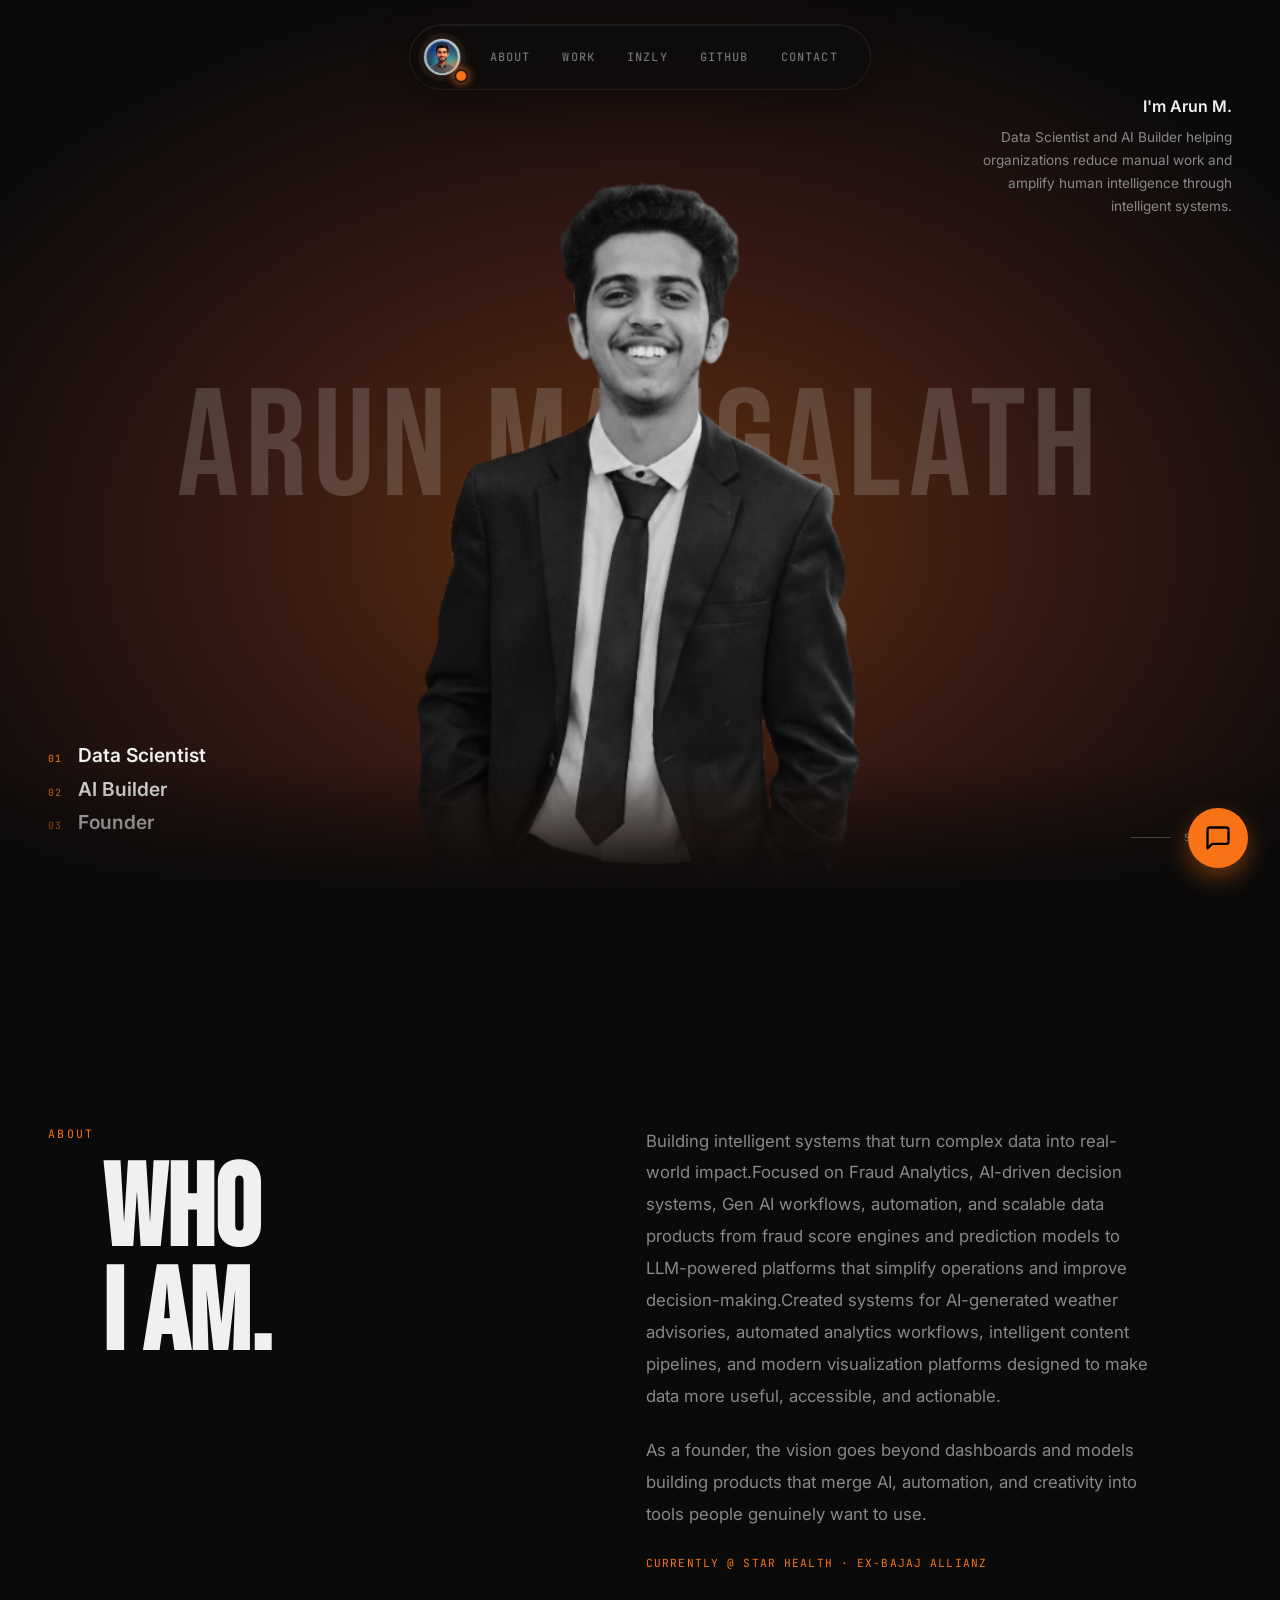
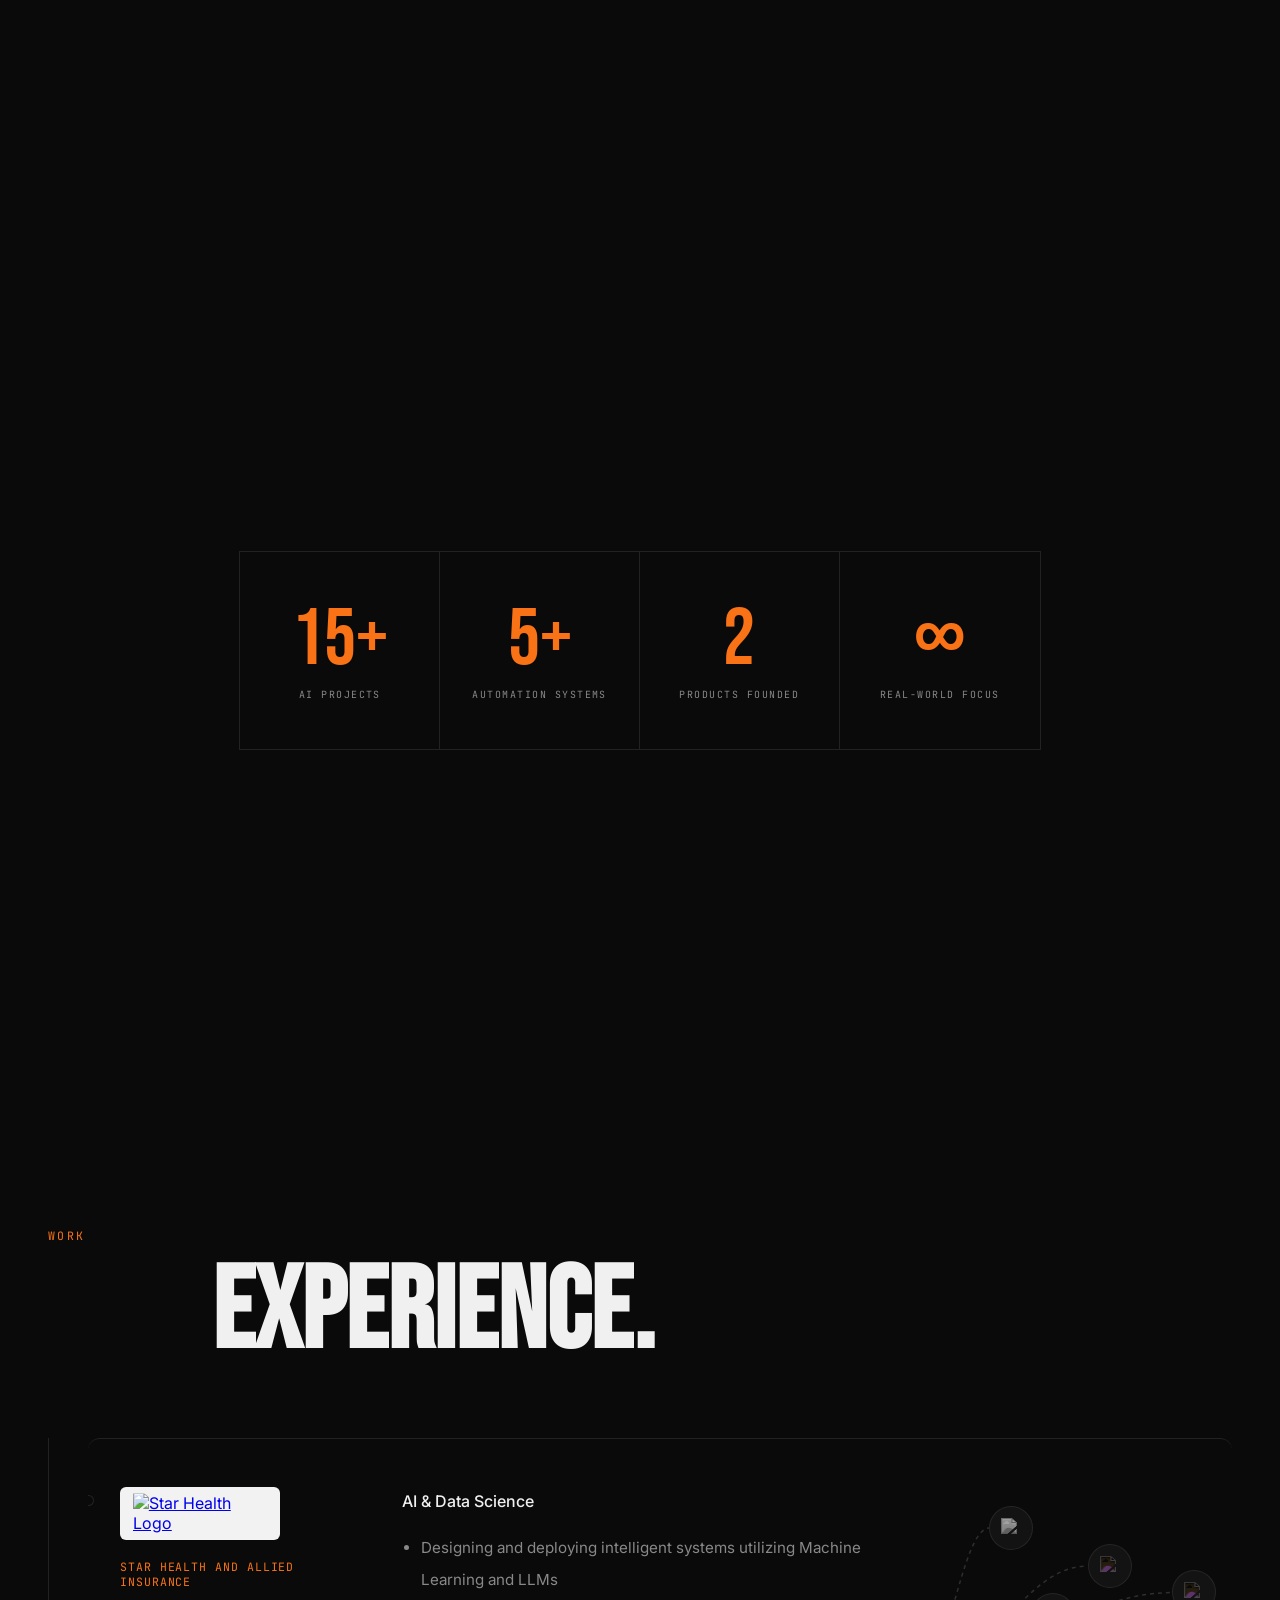
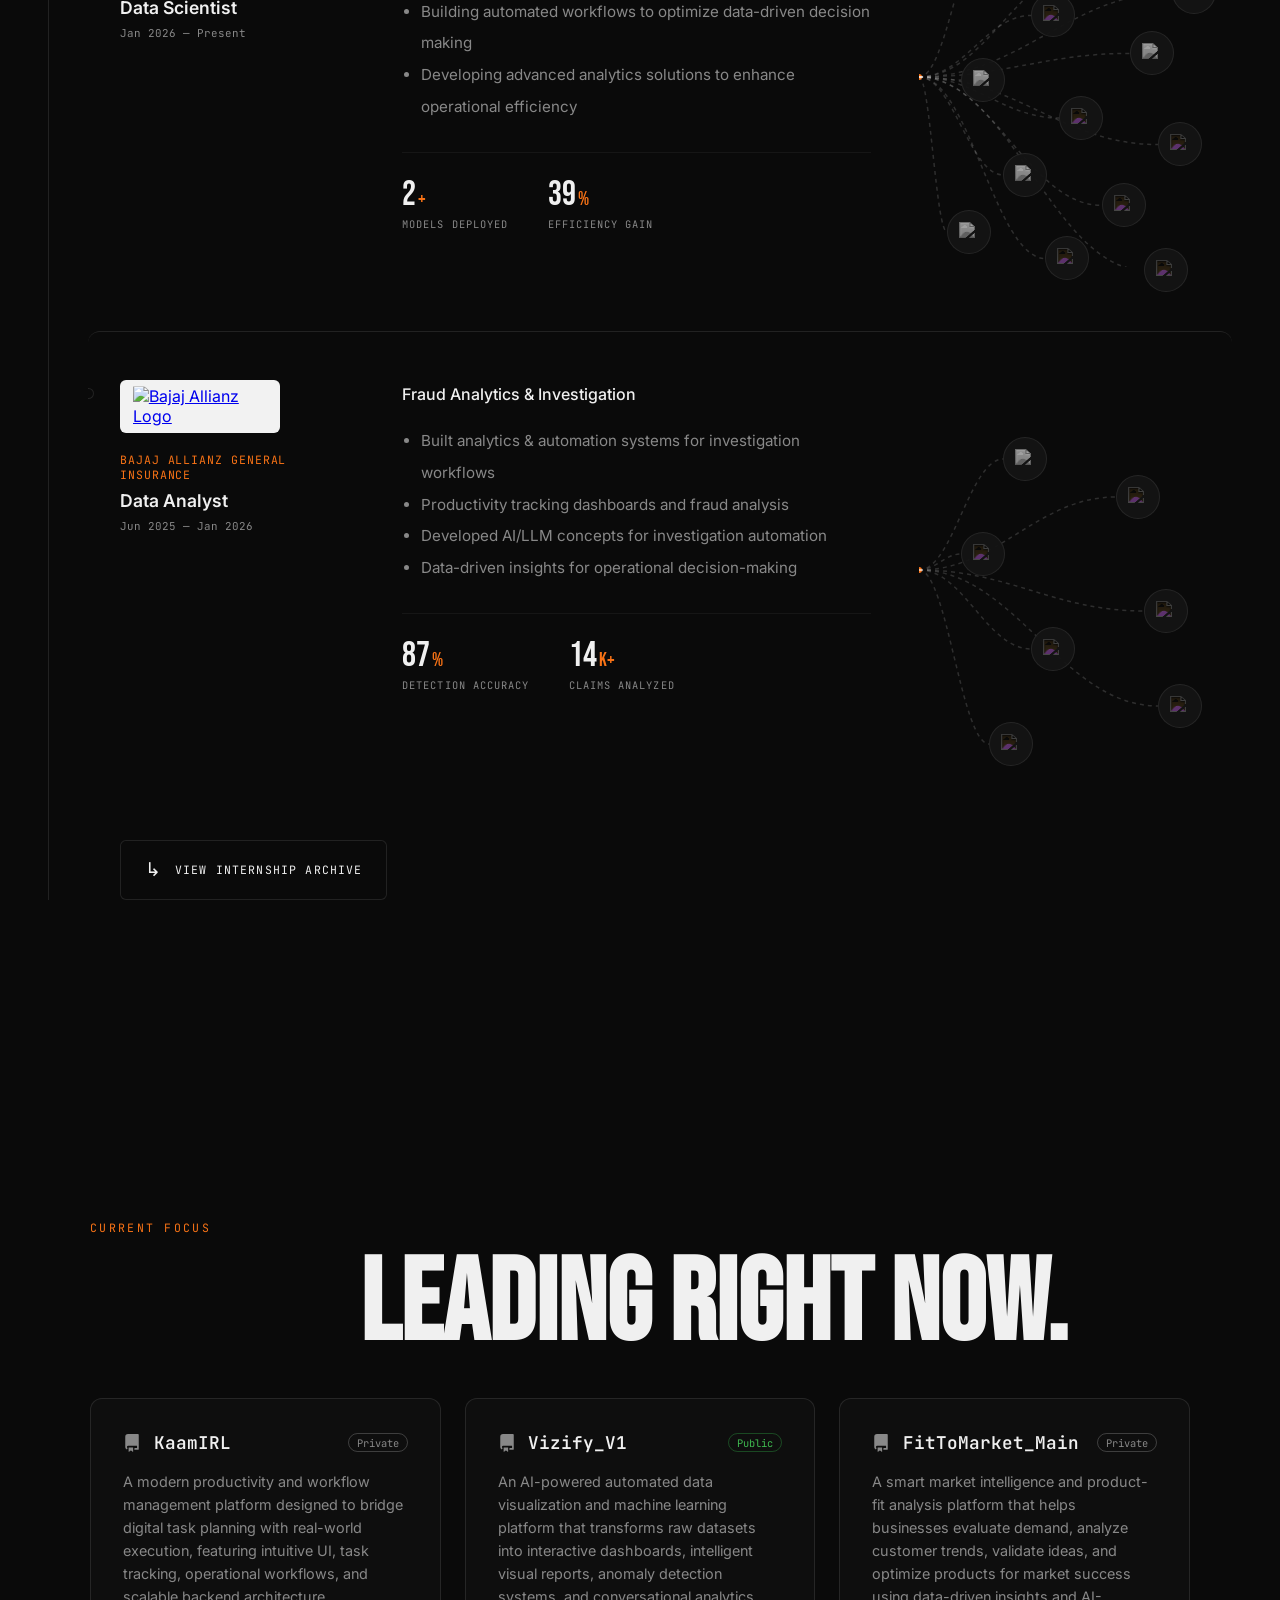
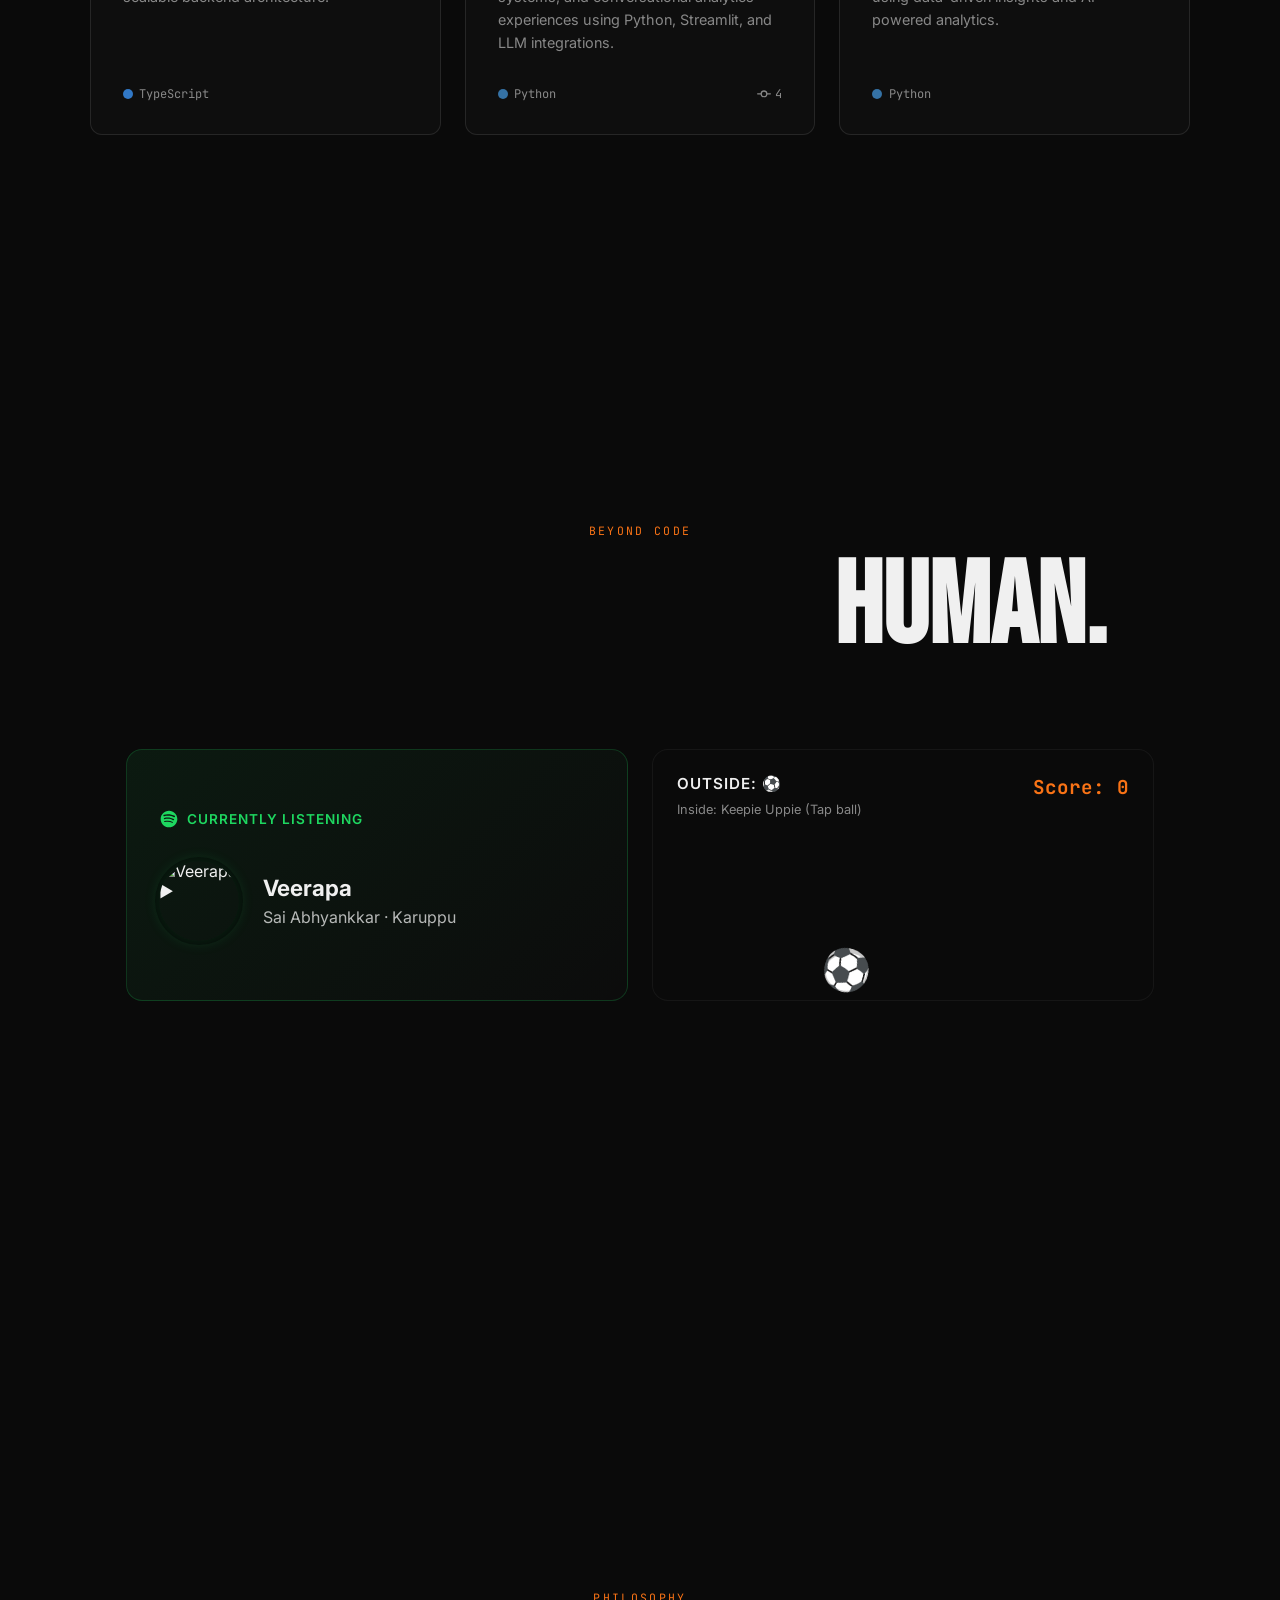
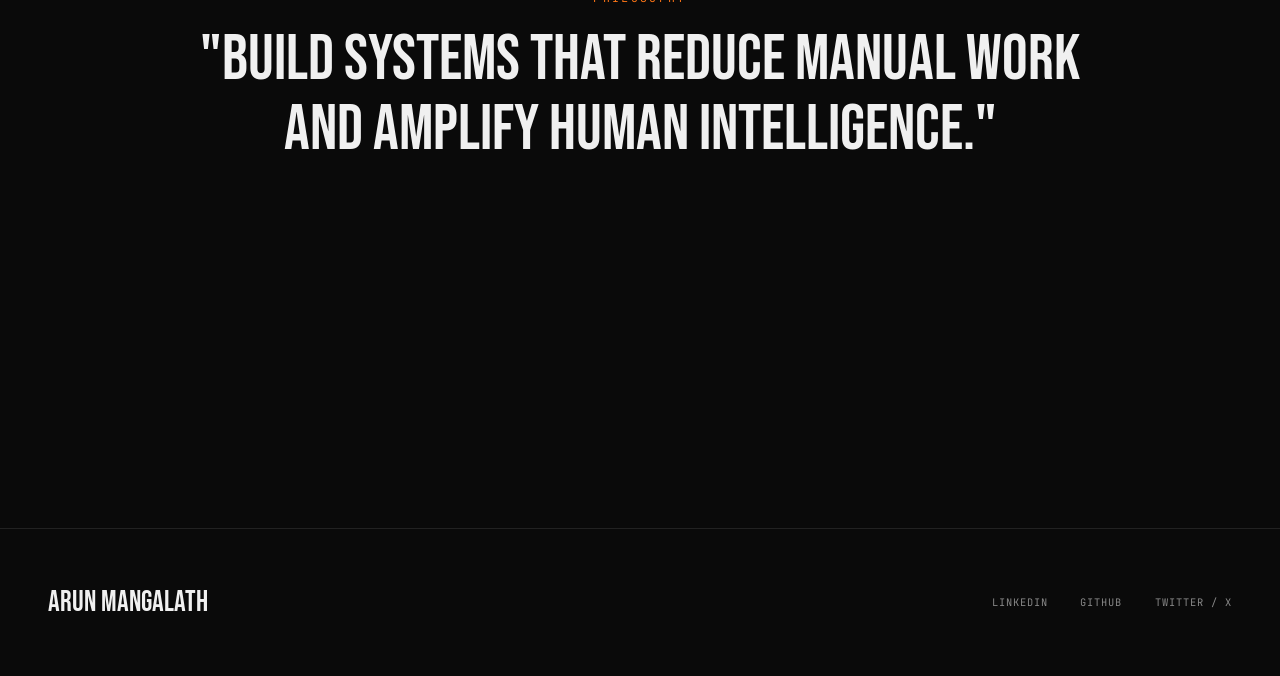
==== commit 3157d812: "V2" ====
--- a/index.html
+++ b/index.html
@@ -2410,7 +2410,7 @@
               "Content-Type": "application/json"
             },
             body: JSON.stringify({
-              model: "llama3-8b-8192", 
+              model: "llama-3.1-8b-instant", 
               messages: chatHistory,
               max_tokens: 150
             })
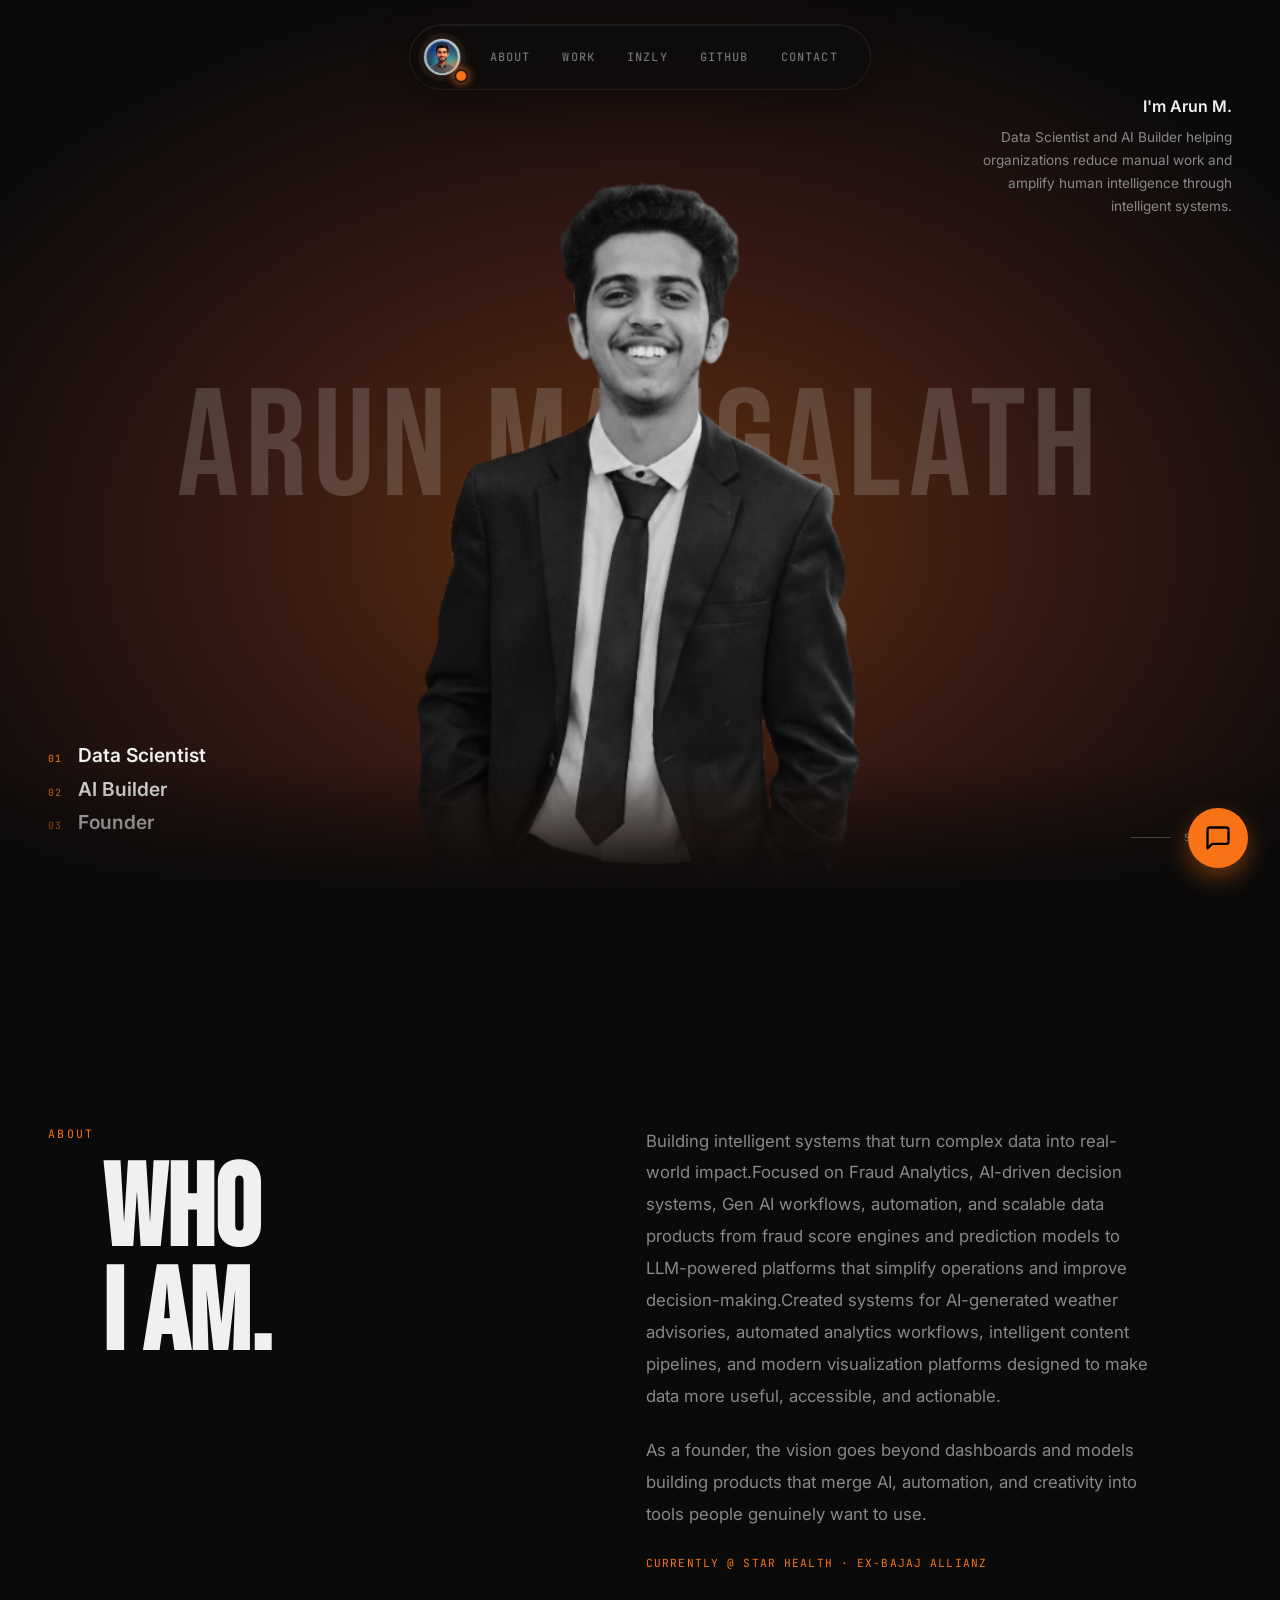
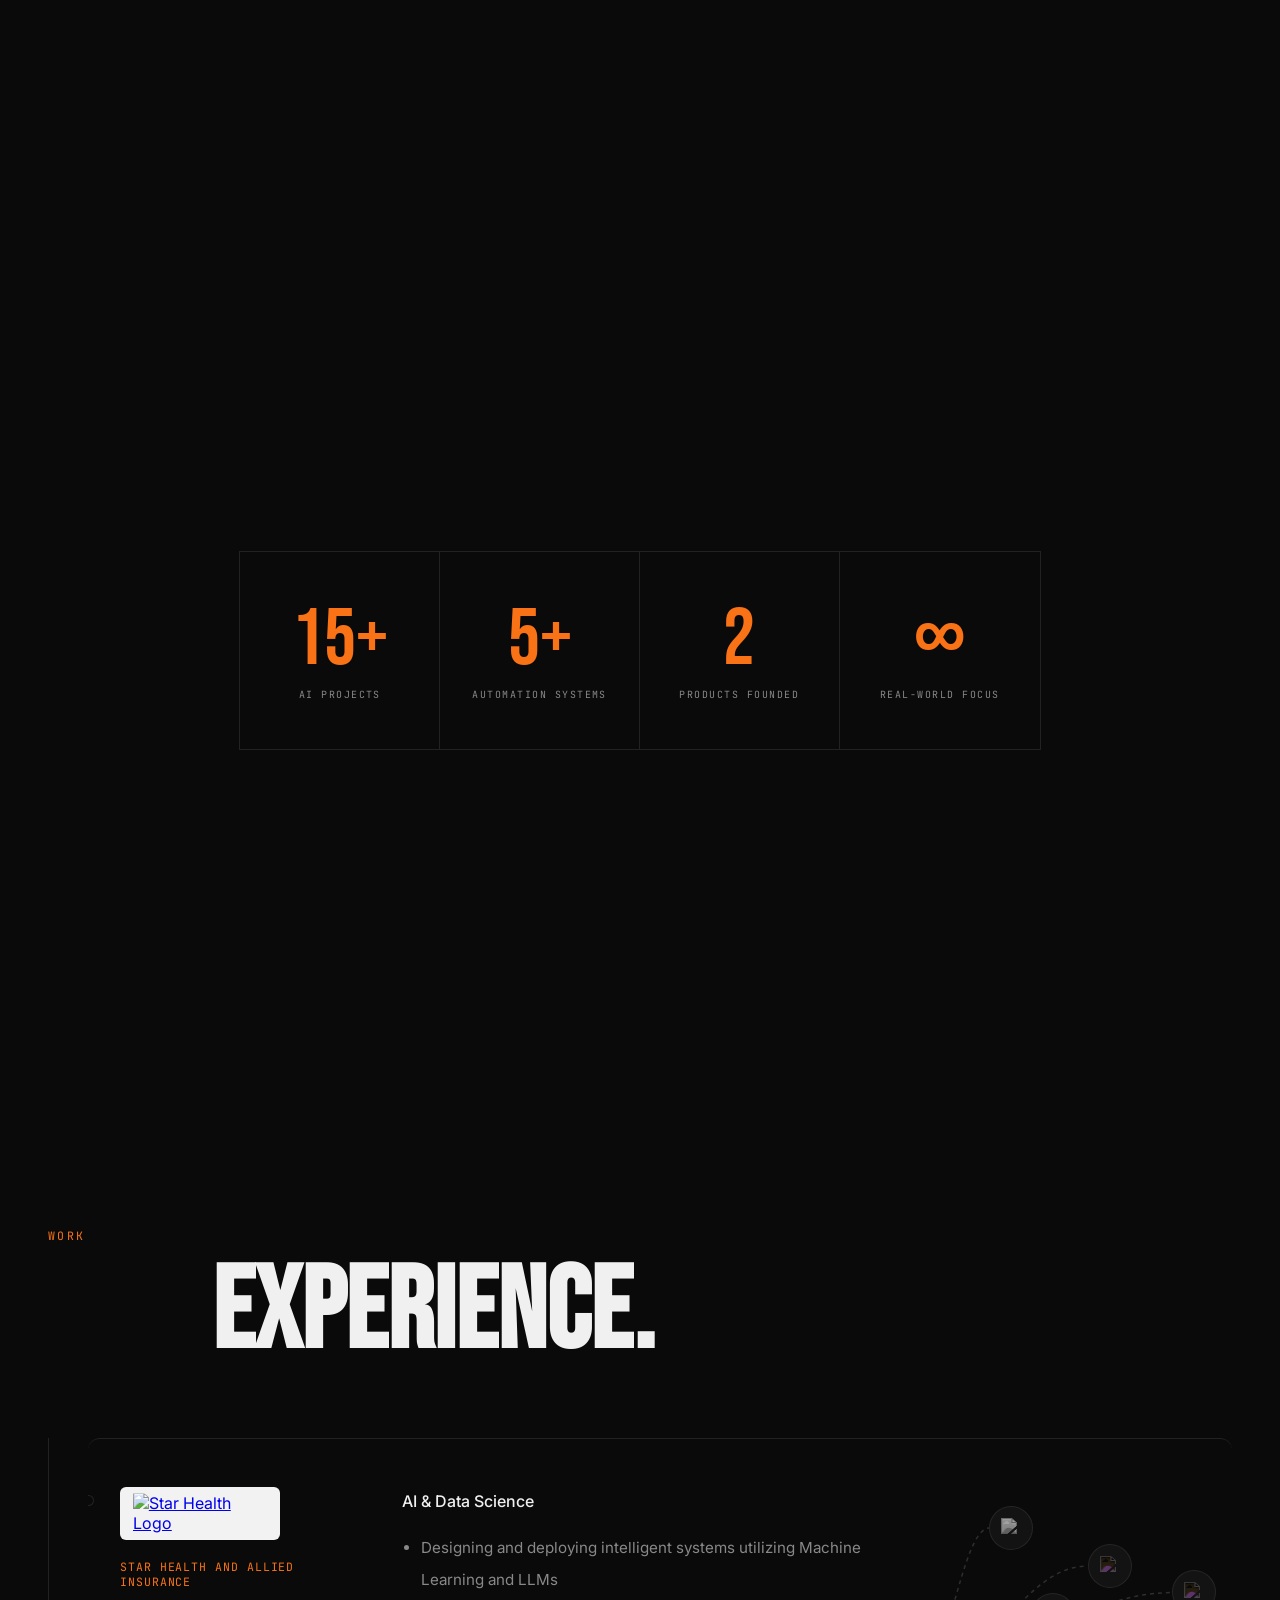
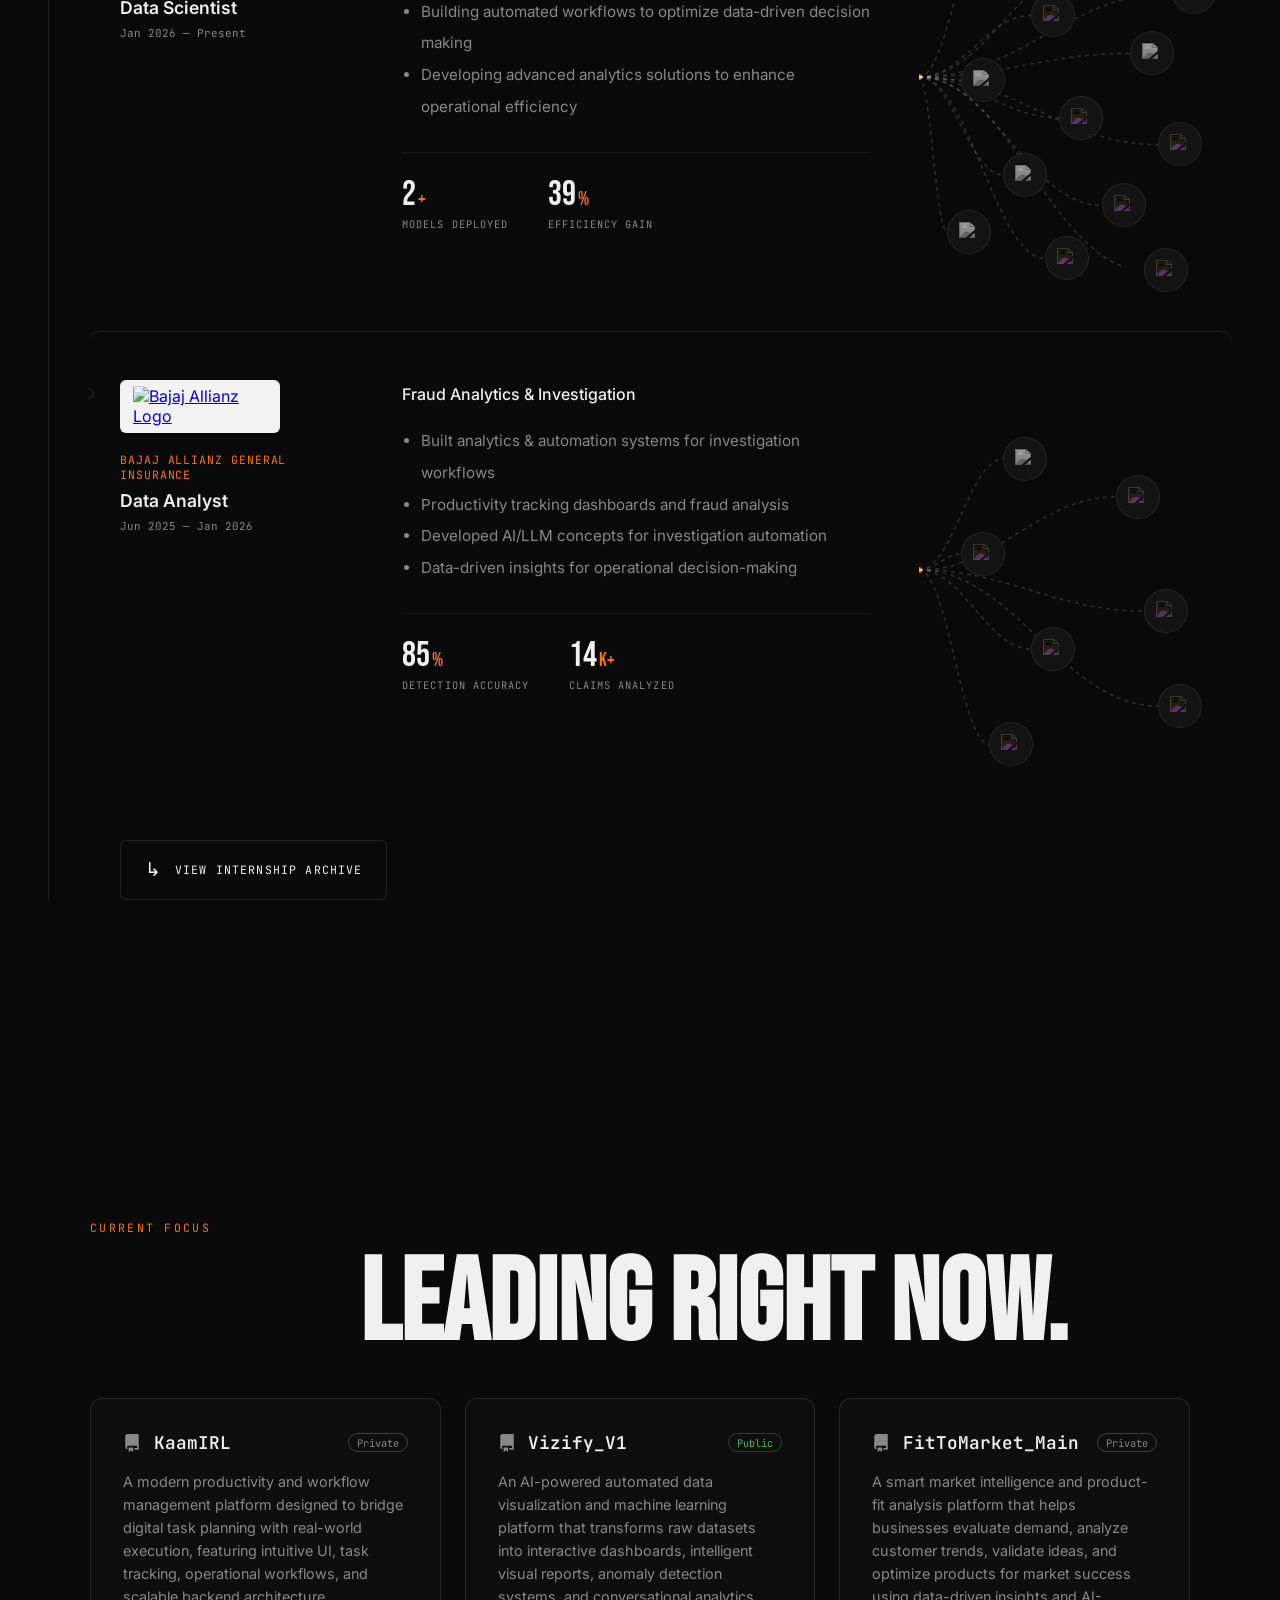
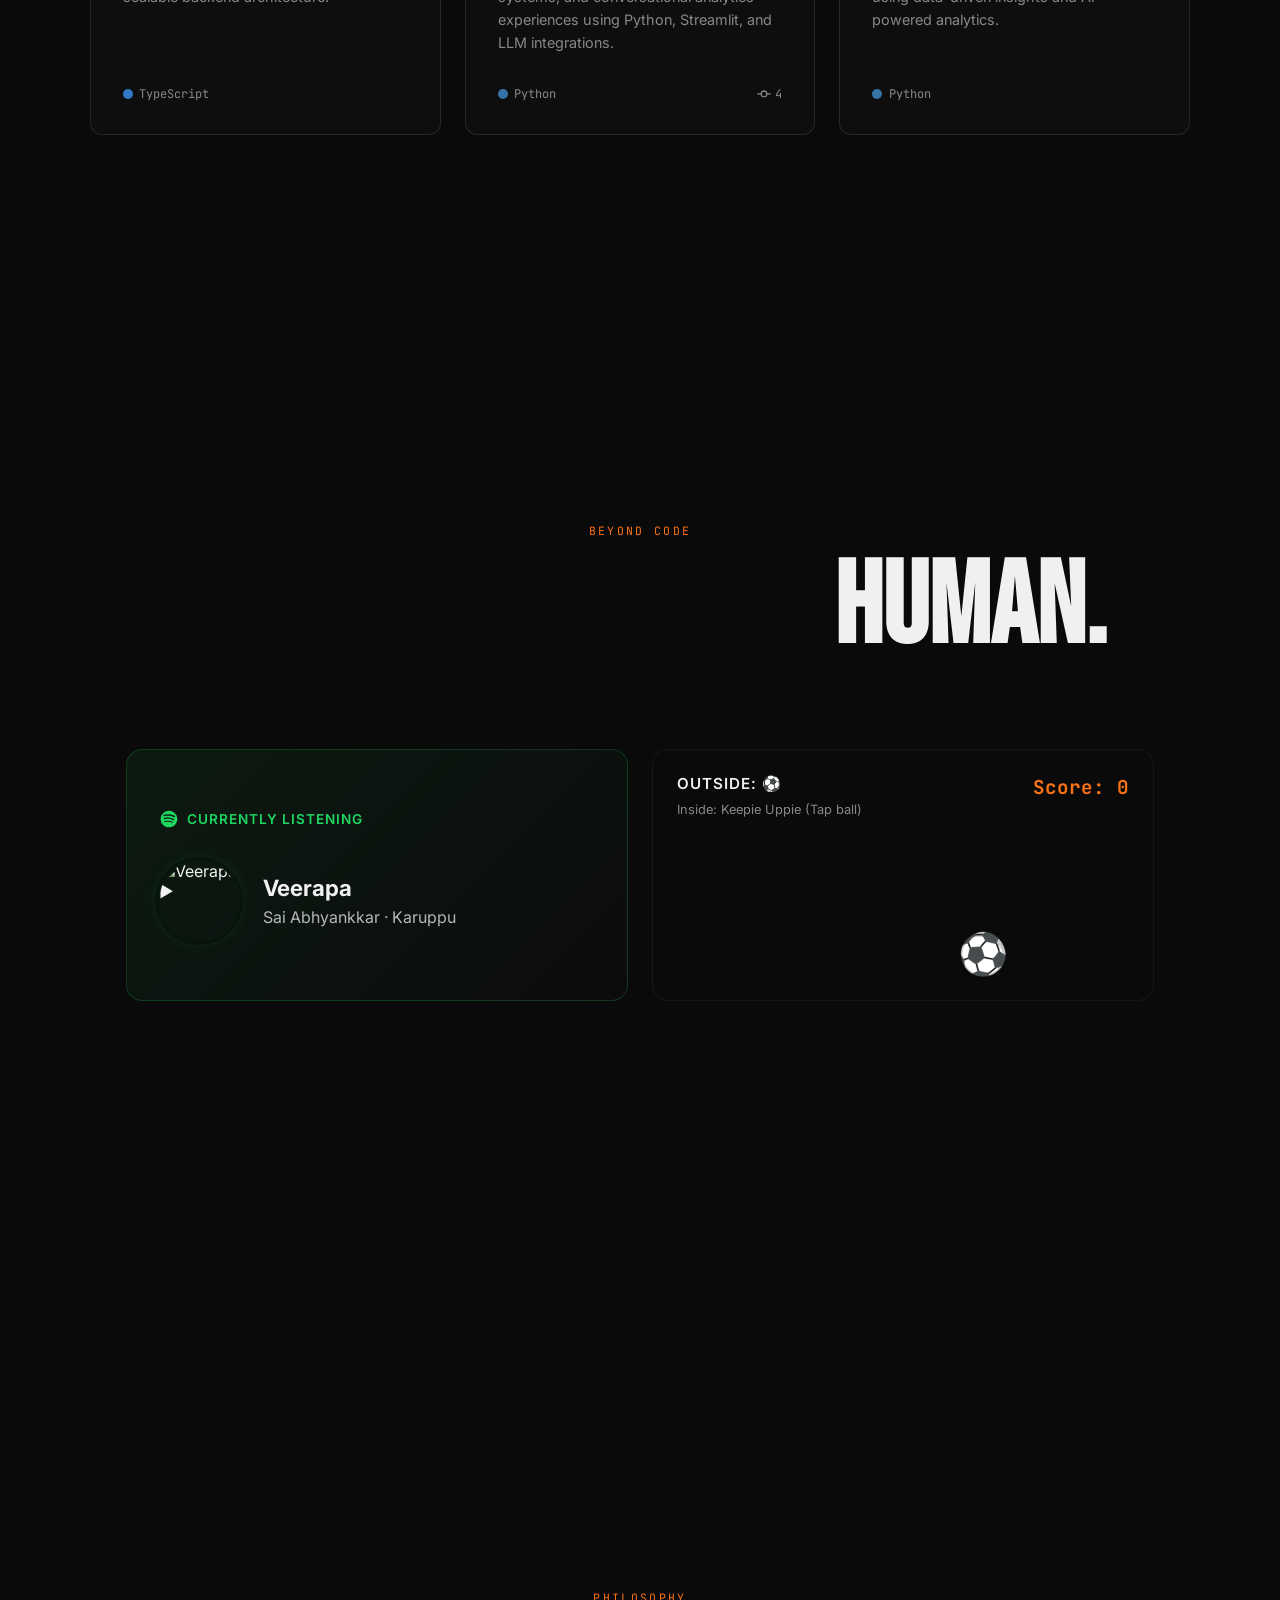
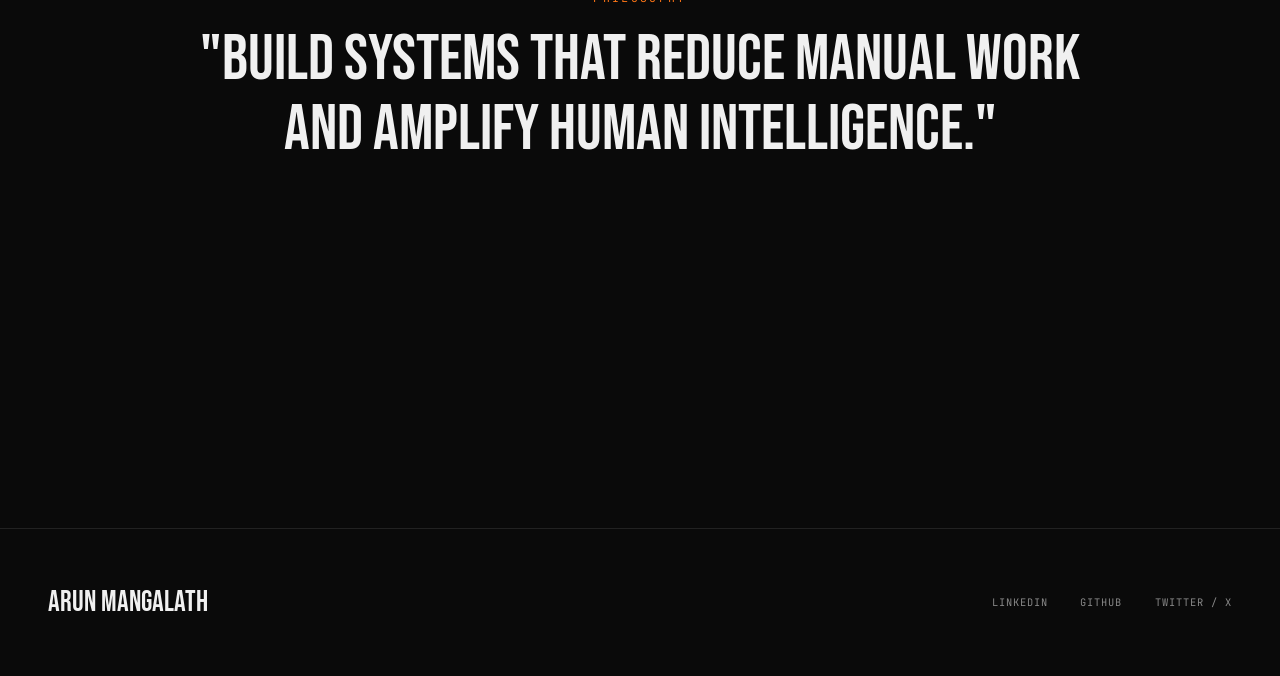
==== commit a33fad51: "AI" ====
--- a/index.html
+++ b/index.html
@@ -2403,14 +2403,13 @@
         chatBody.scrollTop = chatBody.scrollHeight;
 
         try {
-          const response = await fetch("https://api.groq.com/openai/v1/chat/completions", {
+          const response = await fetch("/api/chat", {
             method: "POST",
             headers: {
-              "Authorization": `Bearer ${typeof GROQ_API_KEY !== 'undefined' ? GROQ_API_KEY : ""}`,
               "Content-Type": "application/json"
             },
             body: JSON.stringify({
-              model: "llama-3.1-8b-instant", 
+              model: "llama-3.1-8b-instant",
               messages: chatHistory,
               max_tokens: 150
             })
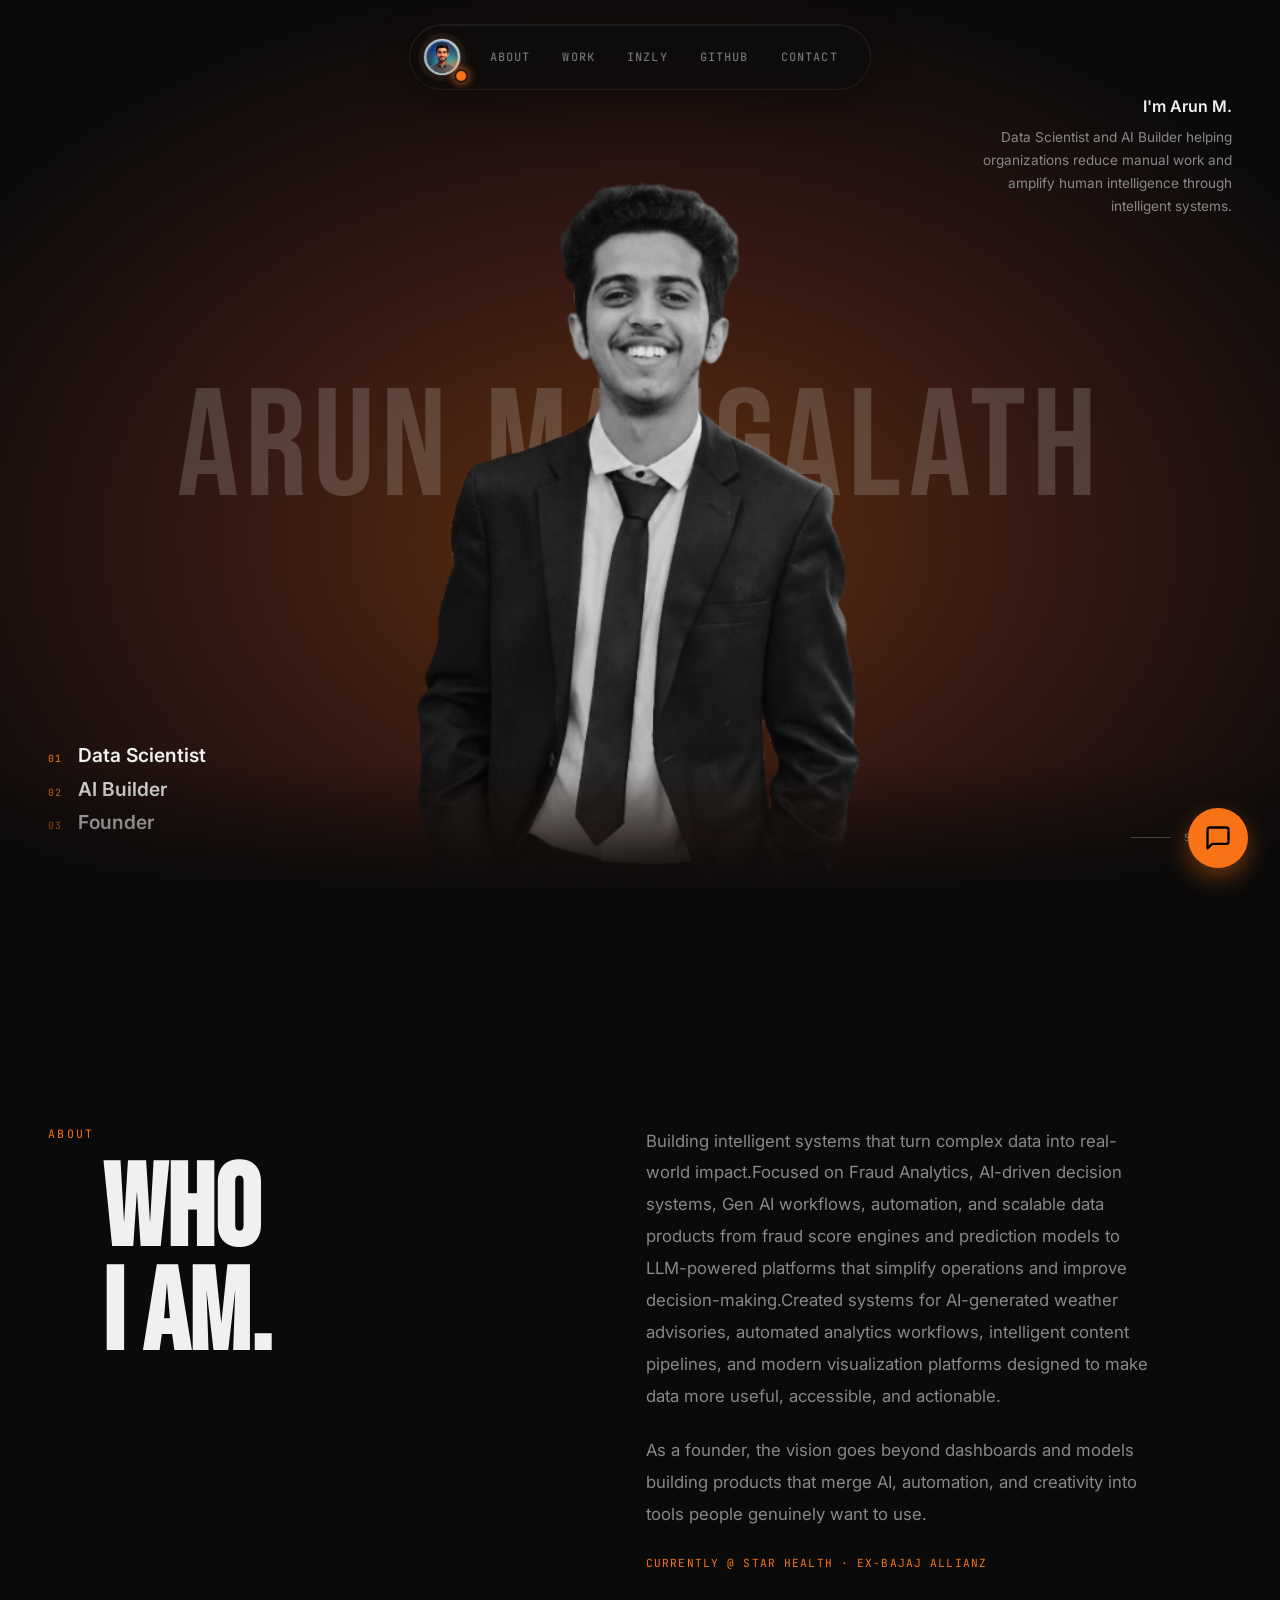
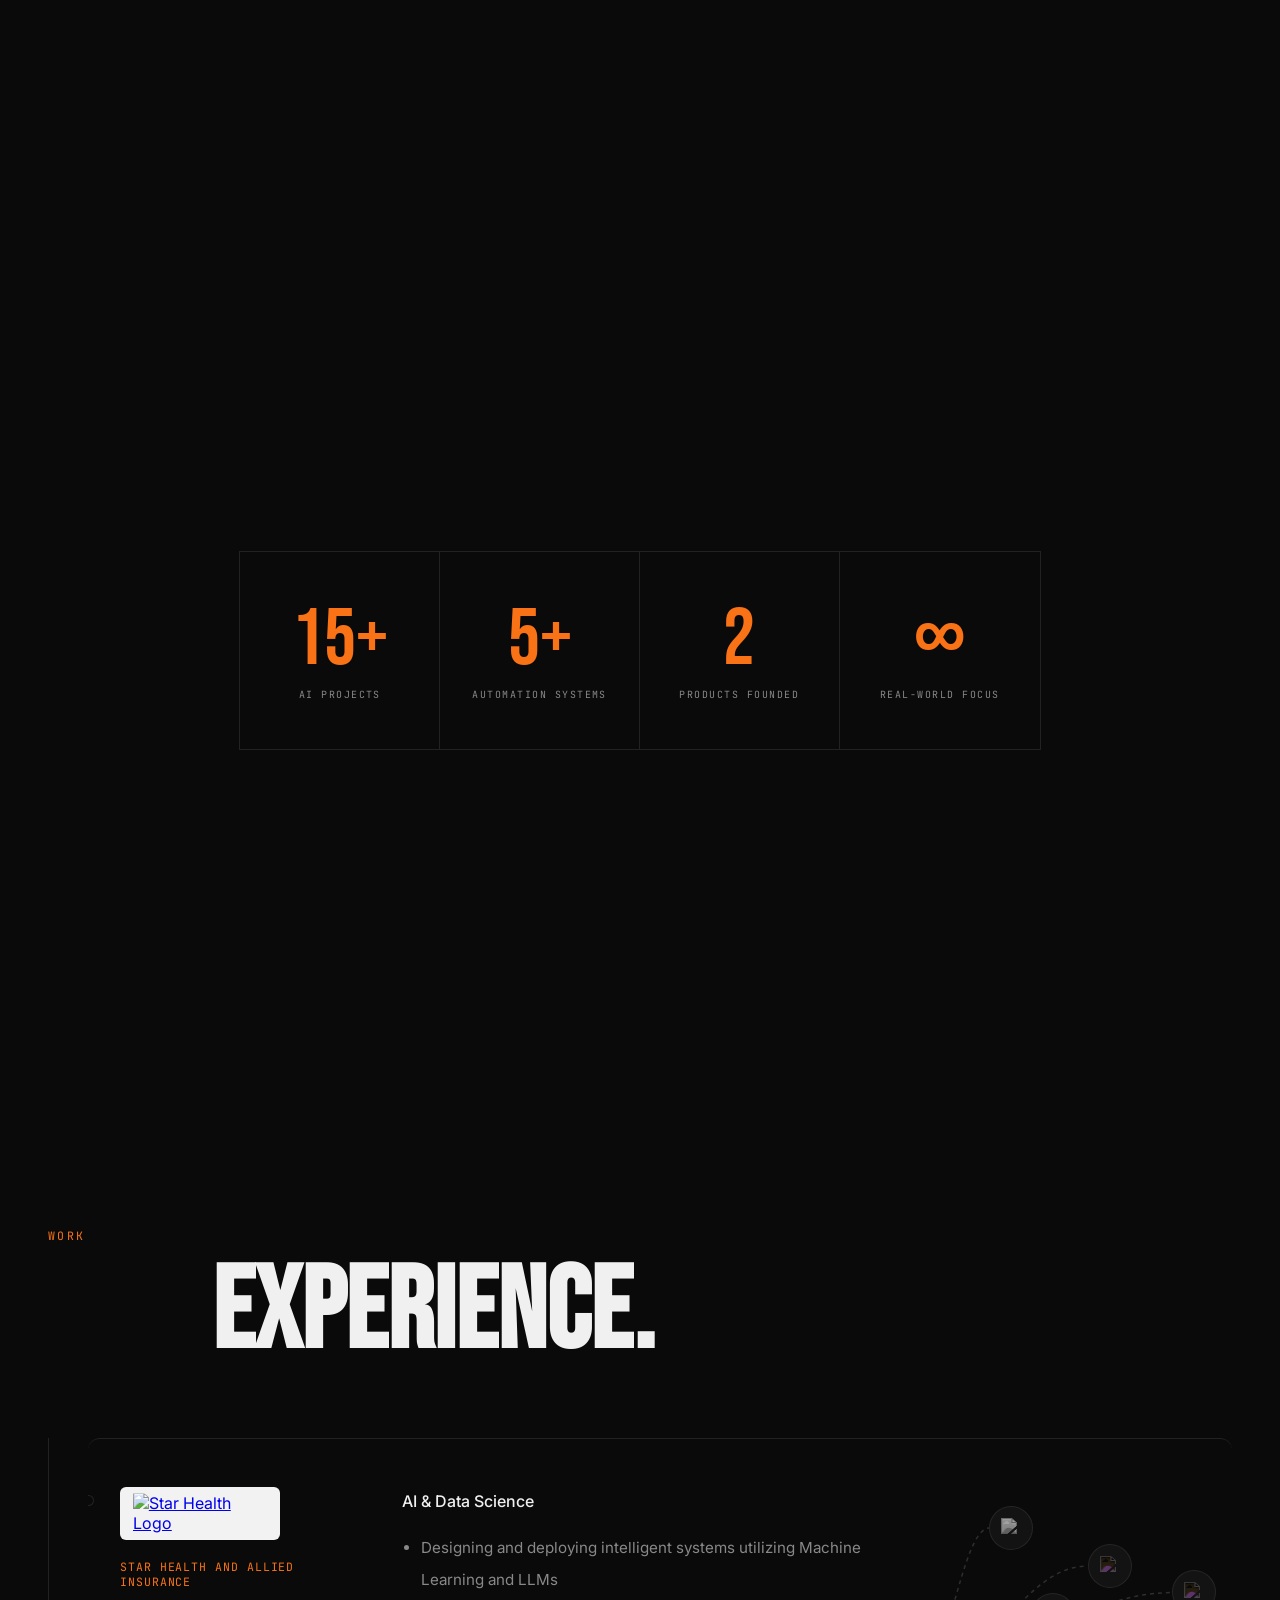
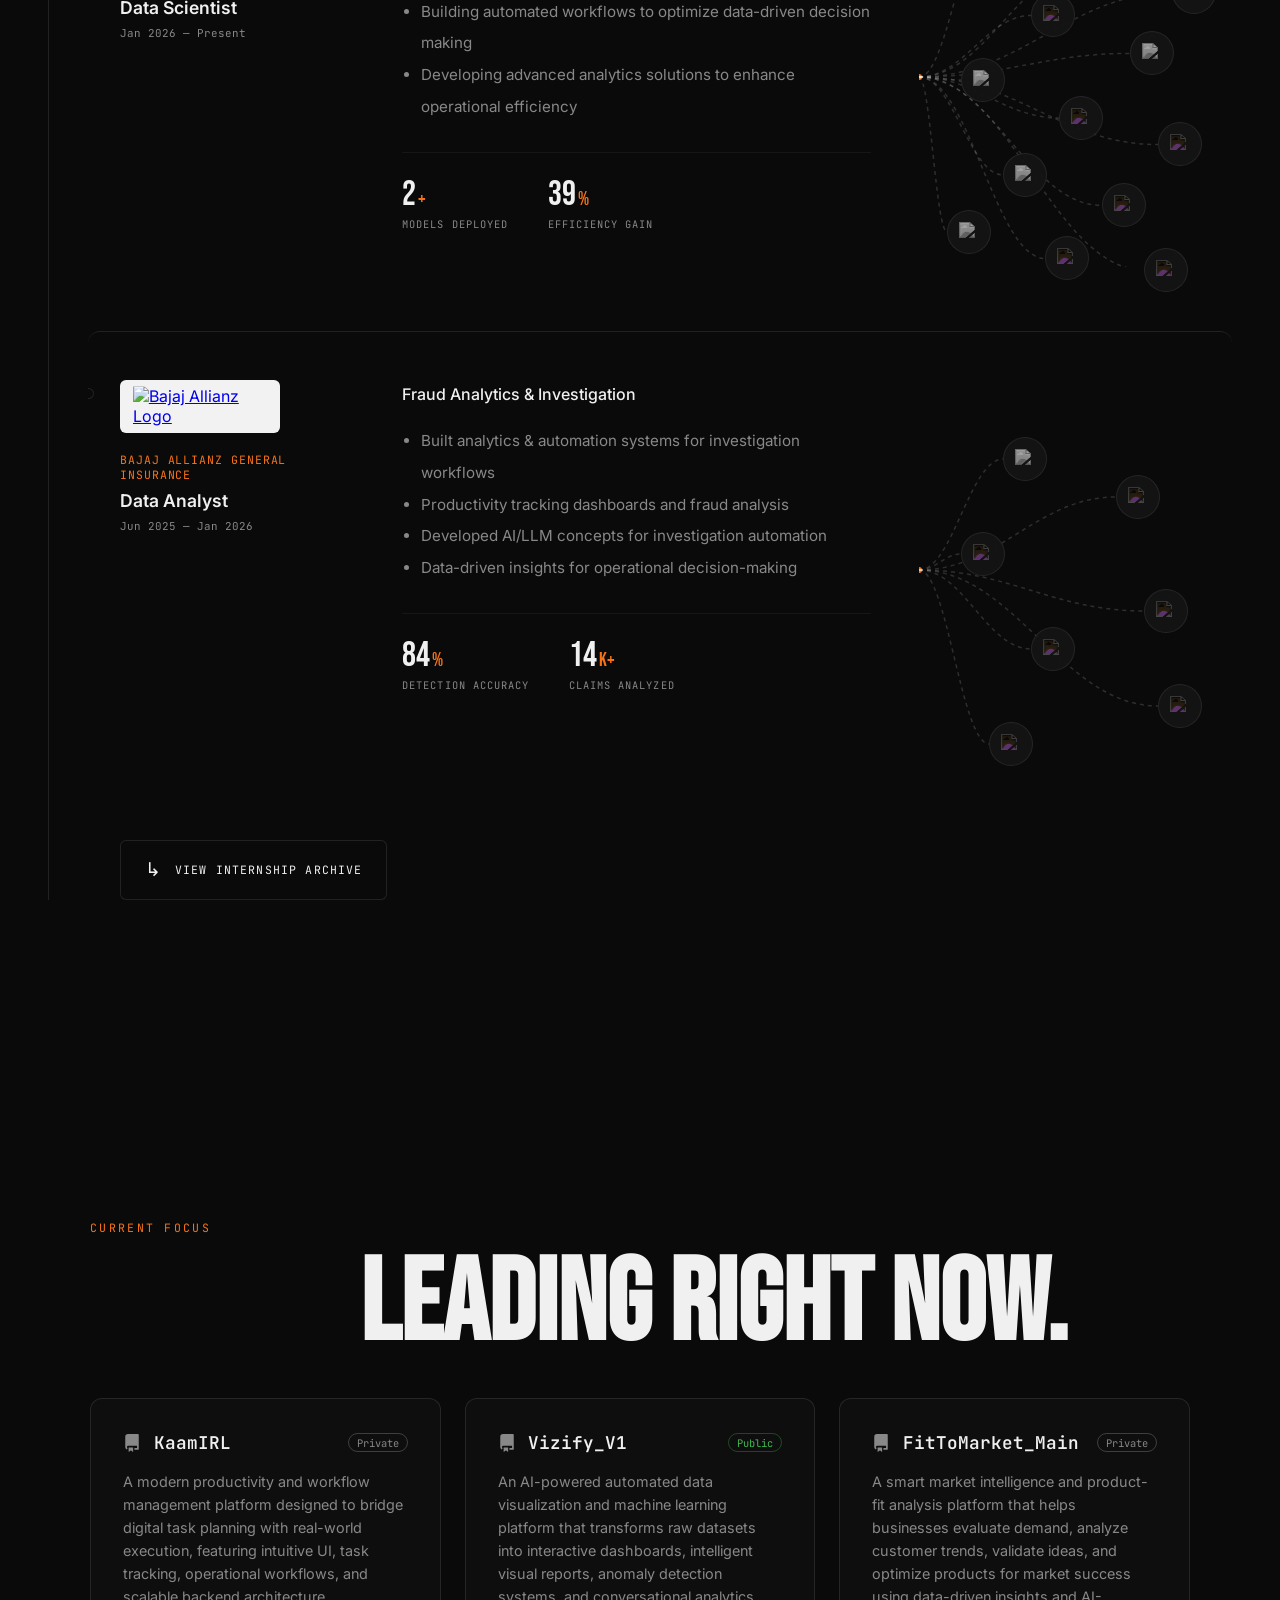
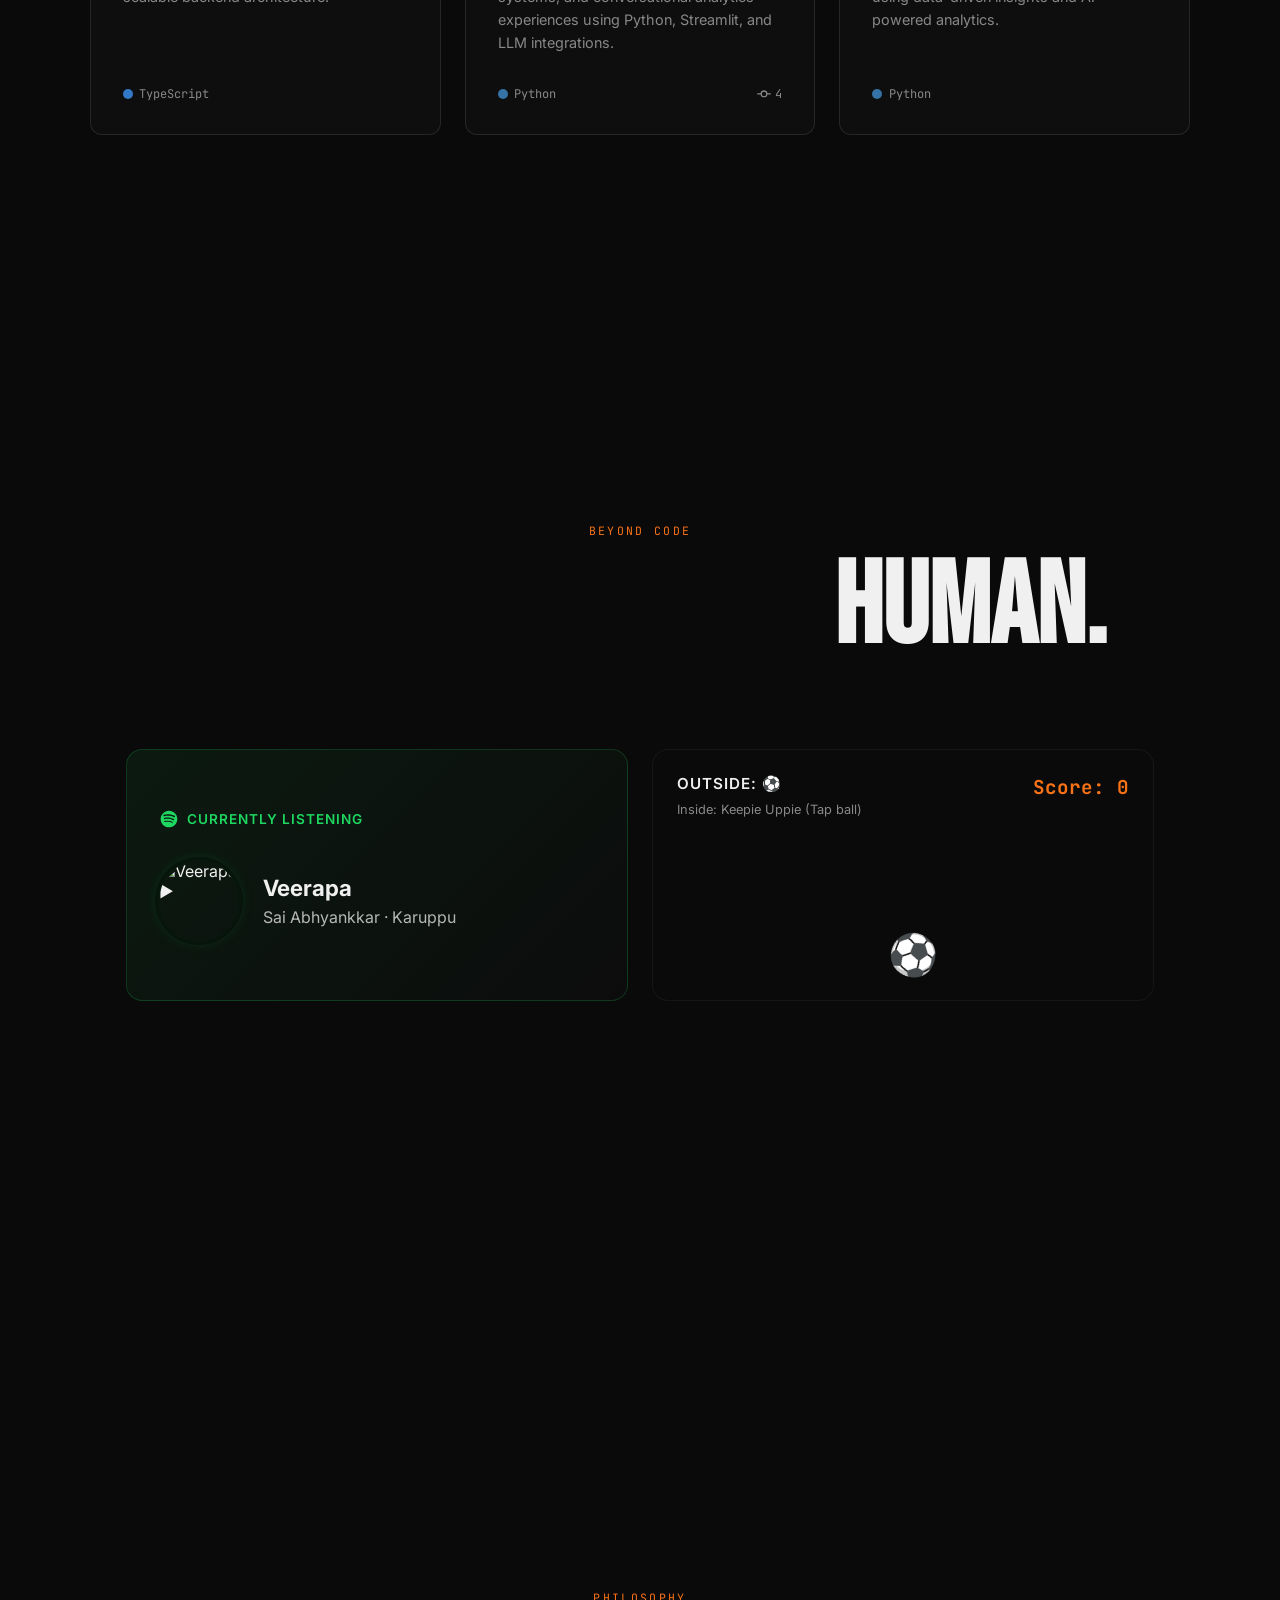
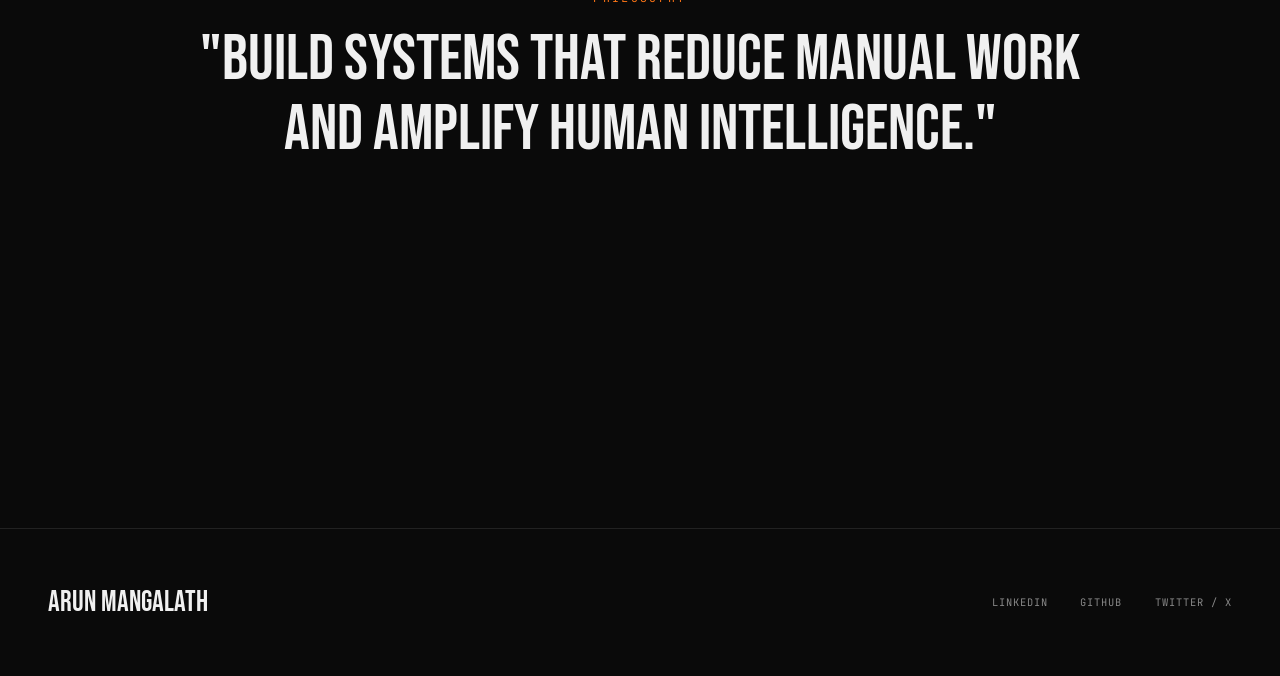
==== commit d517f954: "fix: mobile nav overflow, chat fullscreen on mobile, favicon cleanup" ====
--- a/index.html
+++ b/index.html
@@ -6,7 +6,7 @@
   <meta name="viewport" content="width=device-width, initial-scale=1.0">
   <title>Arun M — Data Scientist & AI Builder</title>
   <meta name="description" content="Arun M — Data Scientist, AI Builder, Founder of Inzly & Vizify.">
-  <link rel="icon" type="image/png" href="nav_avatar.png">
+  <link rel="icon" href="data:image/svg+xml,<svg xmlns='http://www.w3.org/2000/svg' viewBox='0 0 32 32'><text y='26' font-size='26'>⚡</text></svg>">
   <link rel="preconnect" href="https://fonts.googleapis.com">
   <link rel="preconnect" href="https://fonts.gstatic.com" crossorigin>
   <link
@@ -60,6 +60,29 @@
       transition: all 0.6s cubic-bezier(0.22, 1, 0.36, 1);
       box-shadow: 0 10px 40px rgba(0, 0, 0, 0.4), inset 0 1px 0 rgba(255, 255, 255, 0.05);
       overflow: hidden;
+      max-width: 95vw;
+    }
+
+    @media (max-width: 480px) {
+      nav {
+        top: 0.75rem;
+        padding: 0.35rem;
+      }
+      nav.at-top .nav-links,
+      nav:hover .nav-links {
+        max-width: calc(95vw - 60px);
+        gap: 1rem;
+        padding-left: 0.75rem;
+        padding-right: 0.75rem;
+      }
+      .nav-links a {
+        font-size: 0.65rem;
+        letter-spacing: 0.06em;
+      }
+      .nav-avatar-img {
+        width: 32px;
+        height: 32px;
+      }
     }
 
     nav.nav-hidden {
@@ -2332,6 +2355,32 @@
       font-weight: 600;
       cursor: pointer;
     }
+
+    /* ── Mobile: Chat widget fills screen ── */
+    @media (max-width: 480px) {
+      #ai-chat-widget {
+        bottom: 1rem;
+        right: 1rem;
+      }
+      .chat-window {
+        /* Detach from parent positioning — fill screen */
+        position: fixed;
+        inset: 0;
+        width: 100%;
+        height: 100%;
+        bottom: unset;
+        right: unset;
+        border-radius: 0;
+        border: none;
+      }
+      .chat-header {
+        padding: 1.25rem 1rem;
+        padding-top: max(1.25rem, env(safe-area-inset-top));
+      }
+      #chat-input {
+        font-size: 16px; /* prevents iOS zoom on focus */
+      }
+    }
   </style>
   
   <div id="ai-chat-widget">
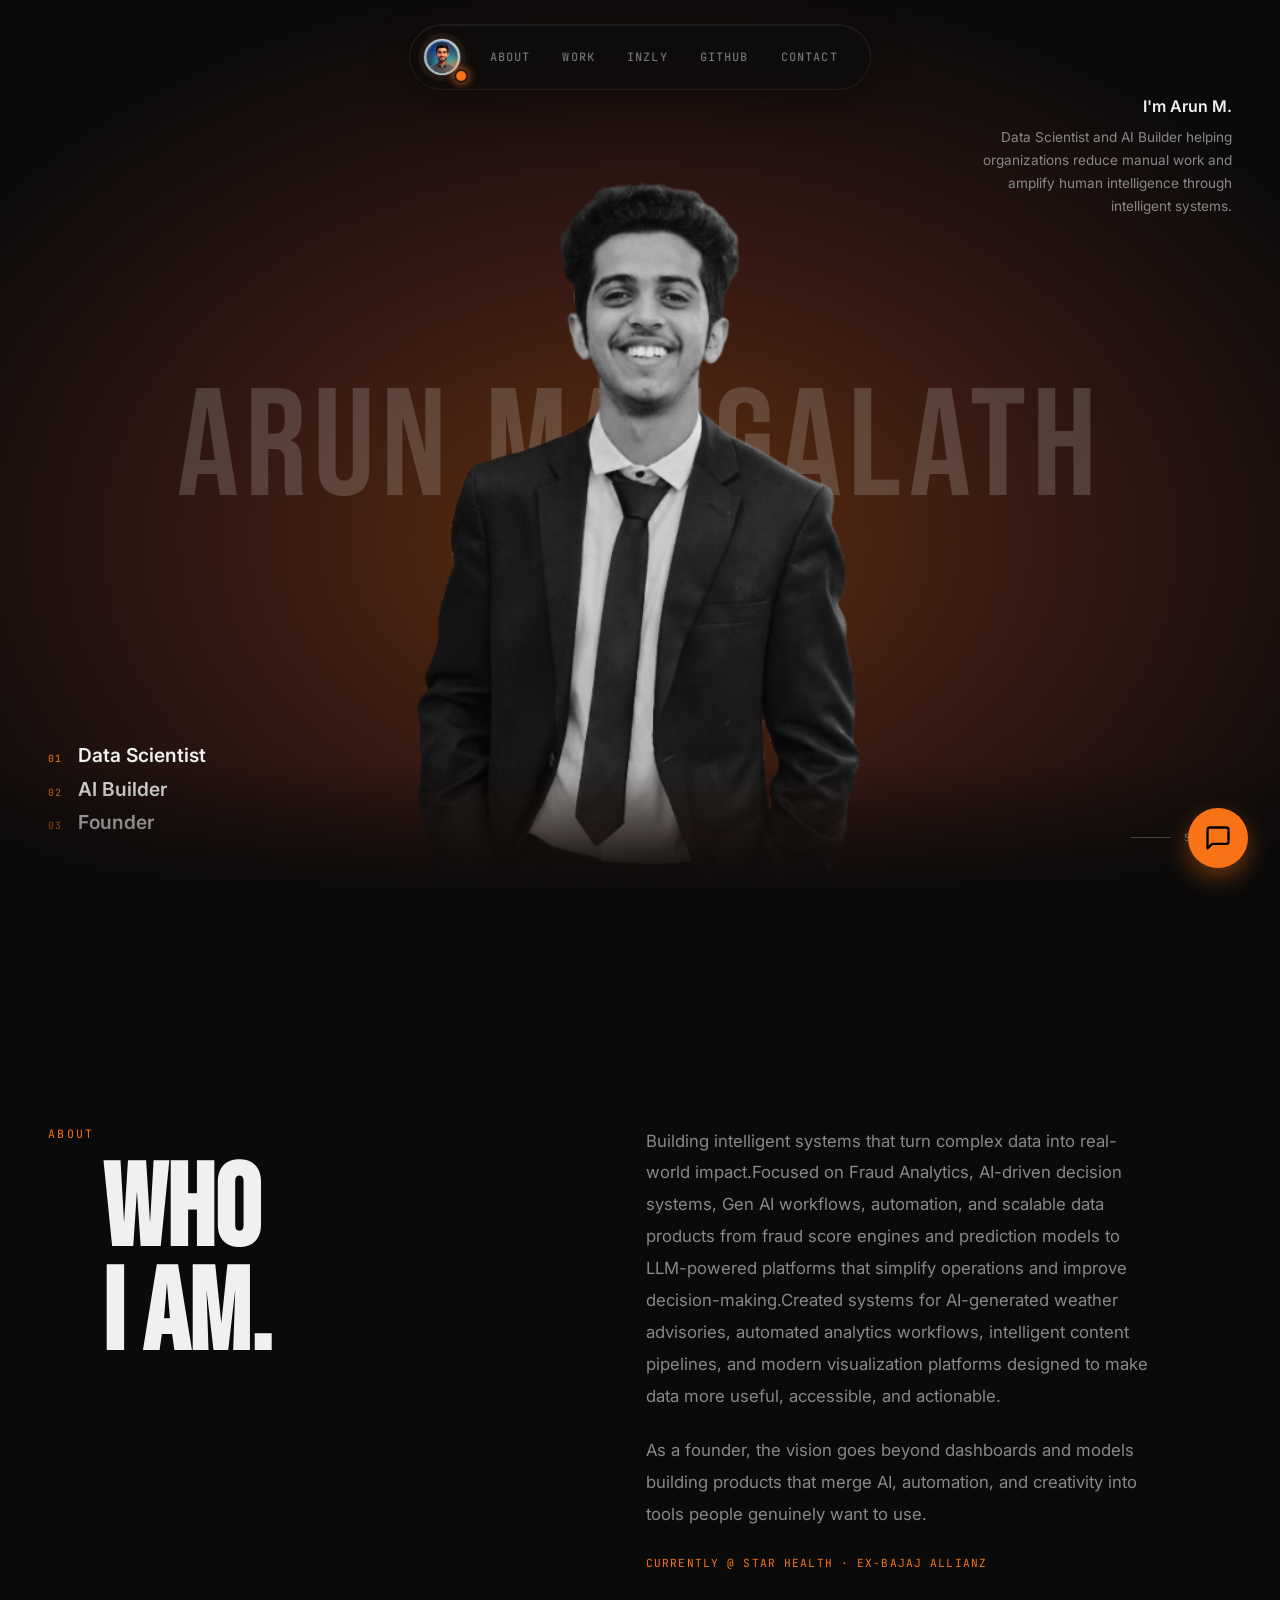
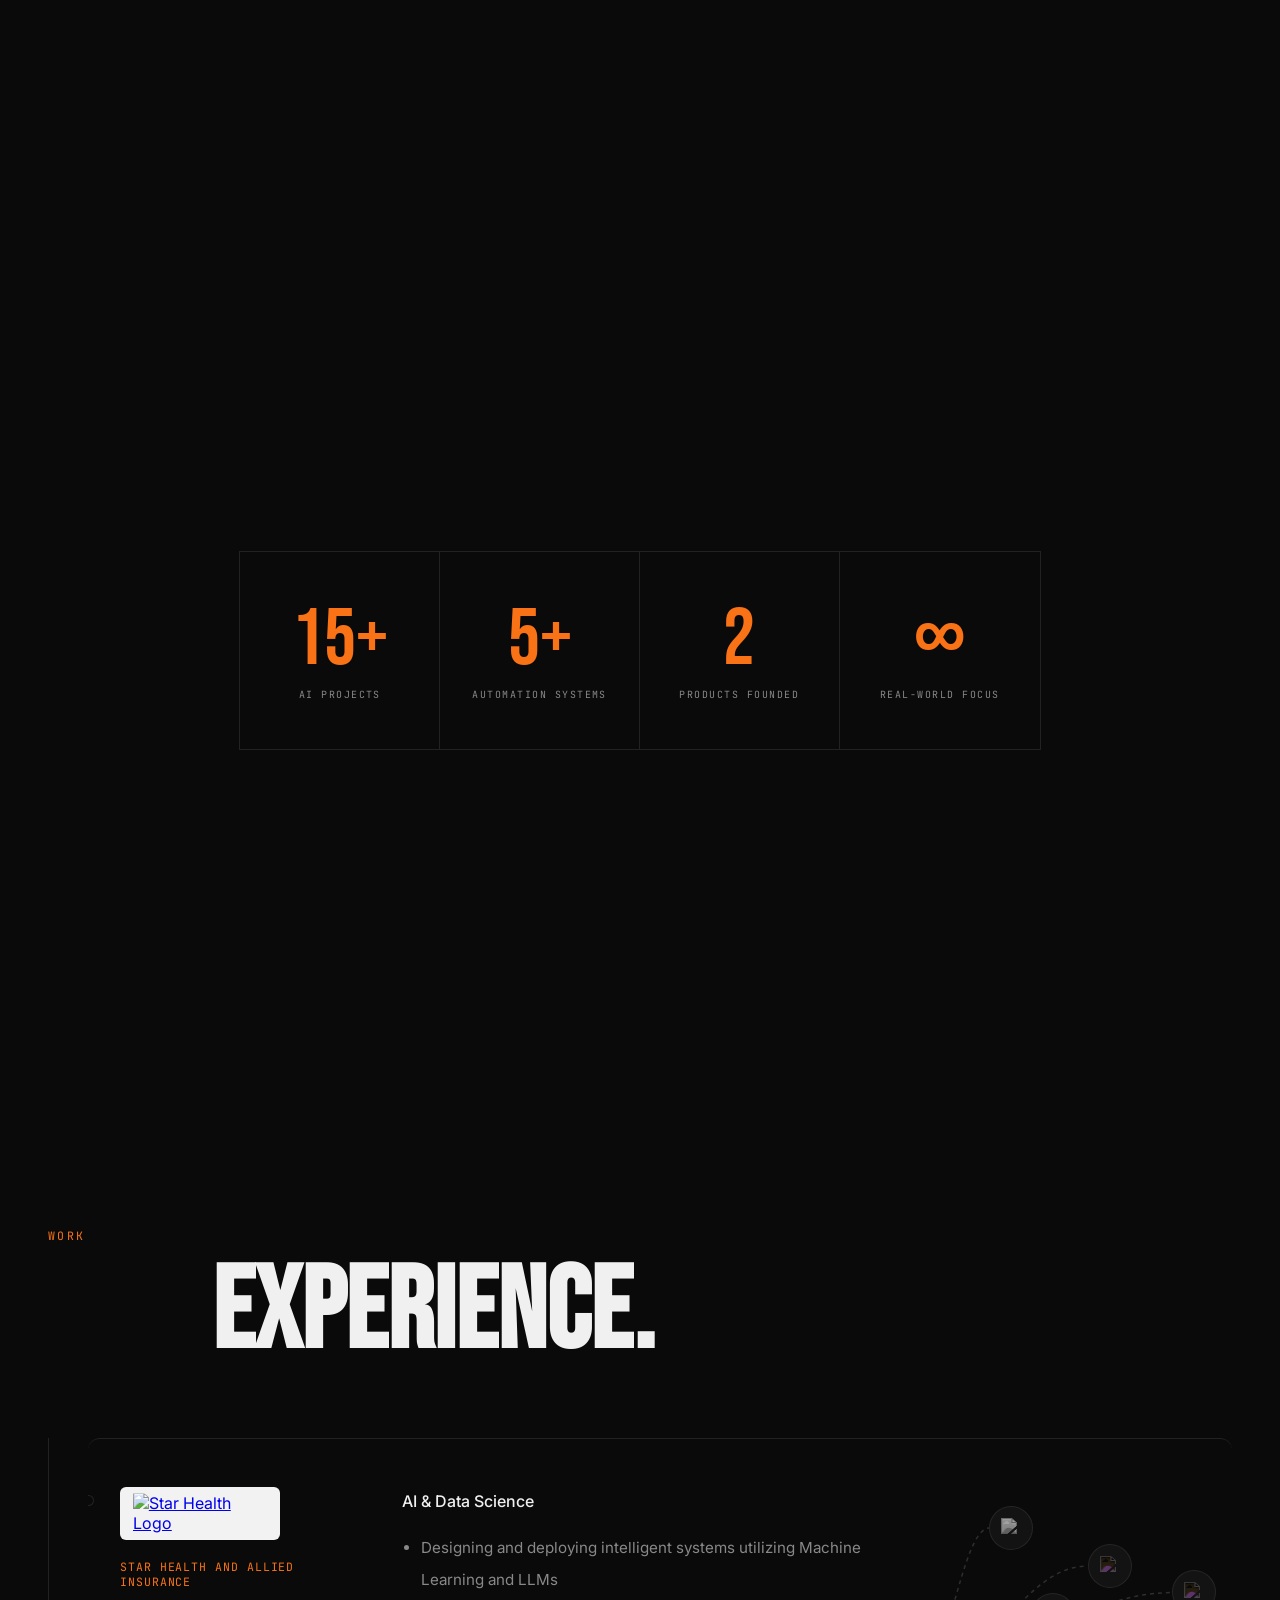
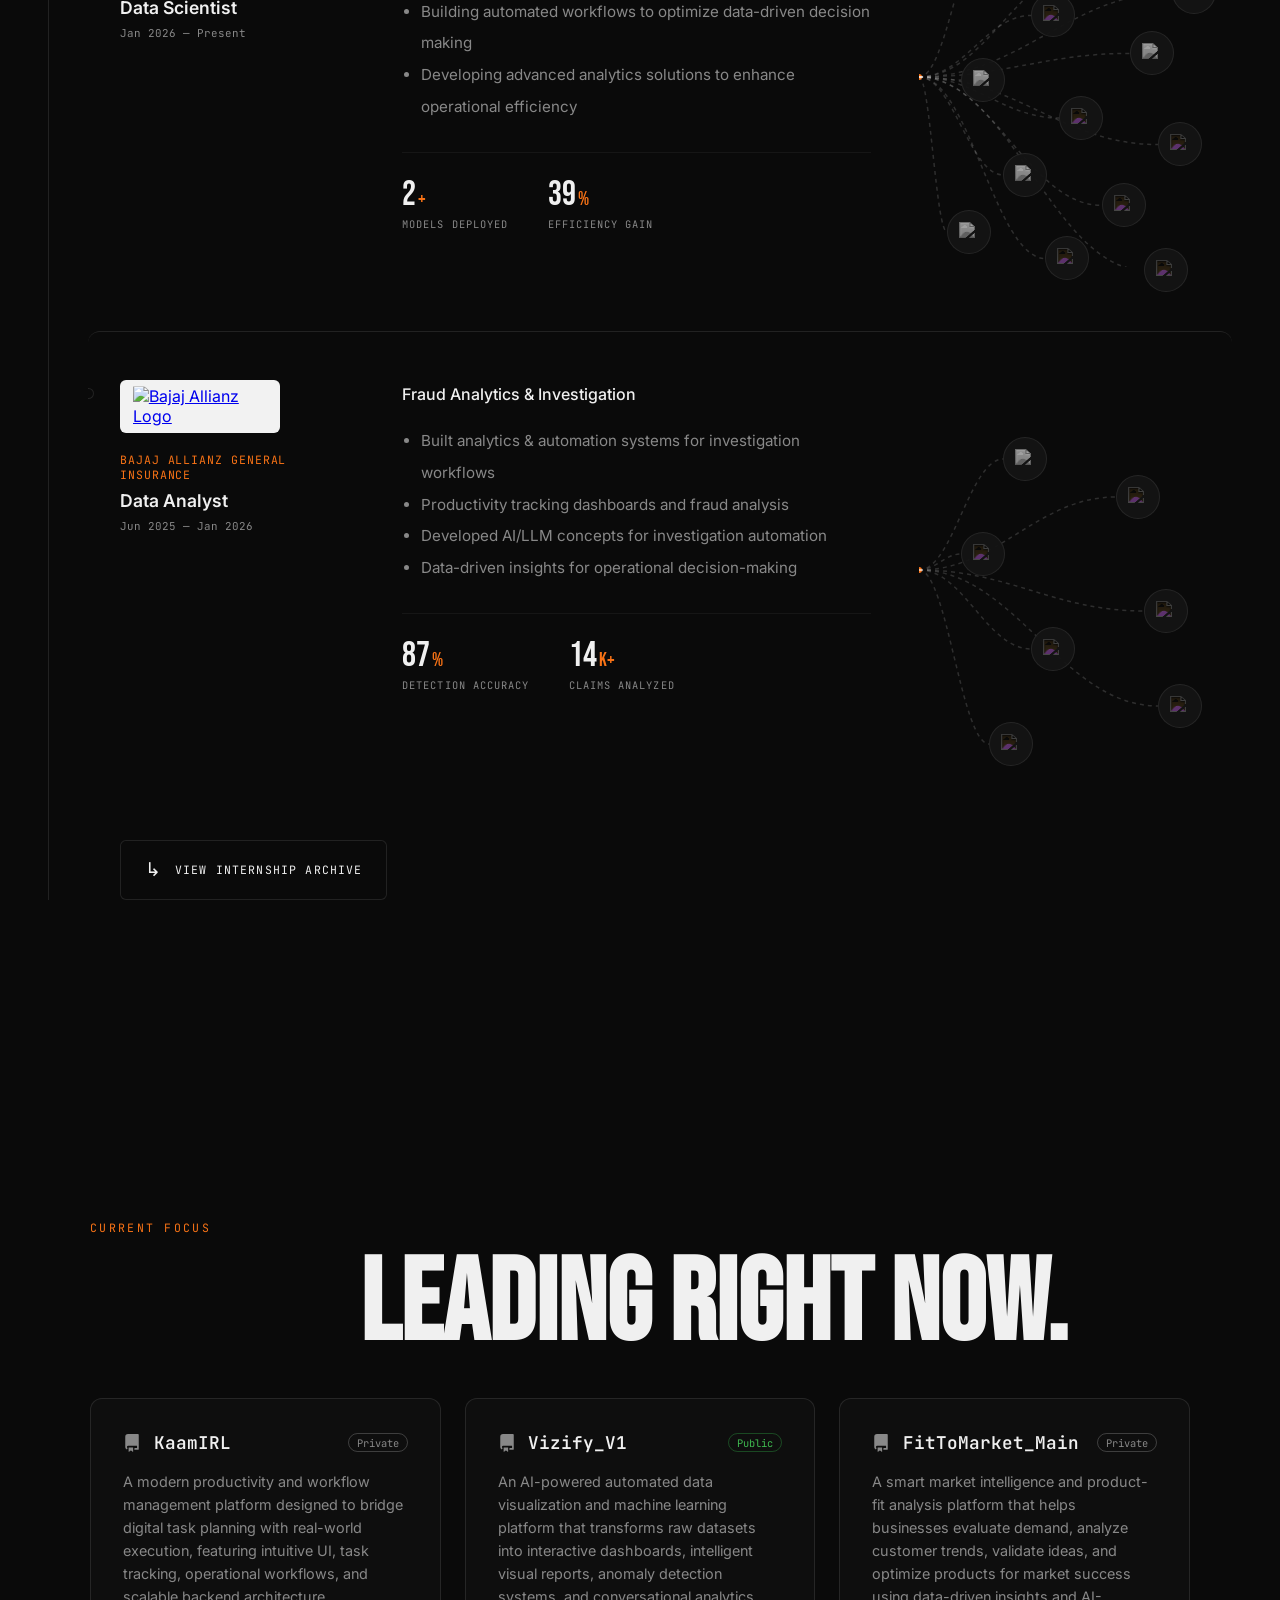
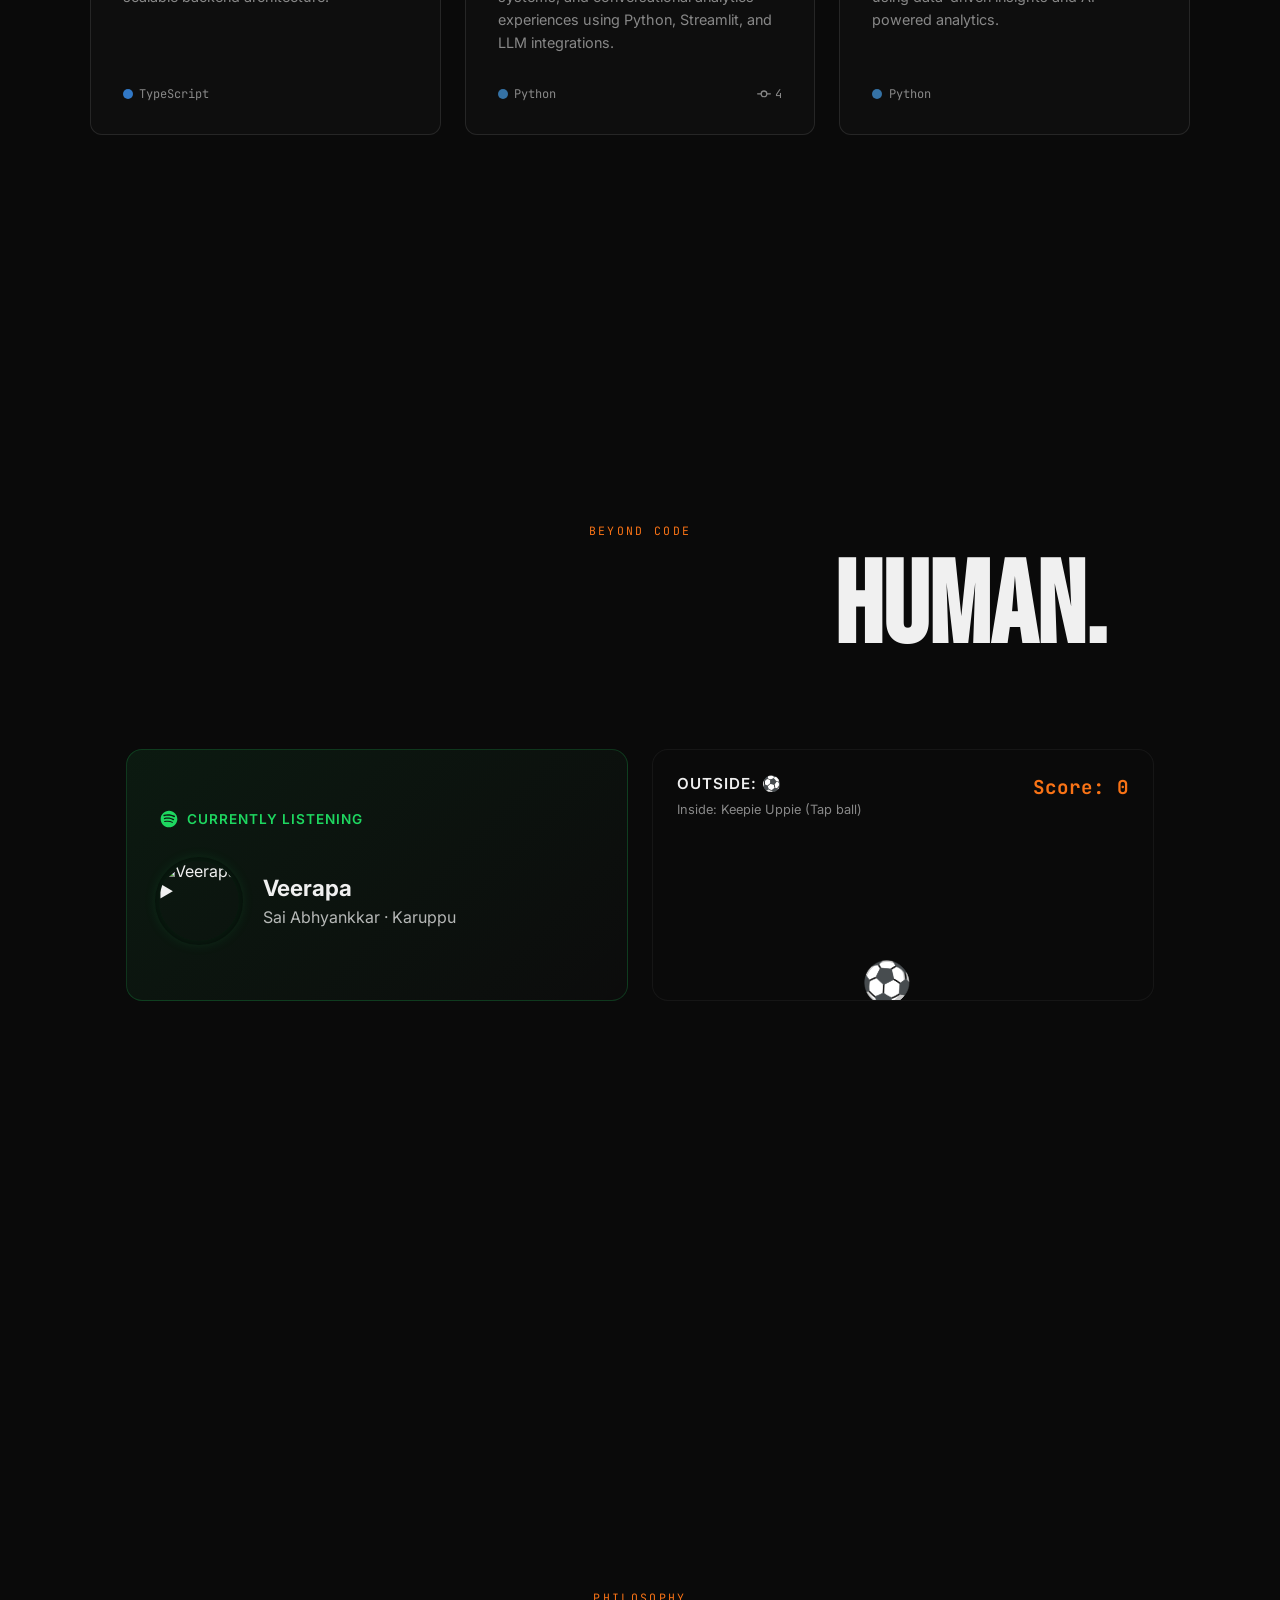
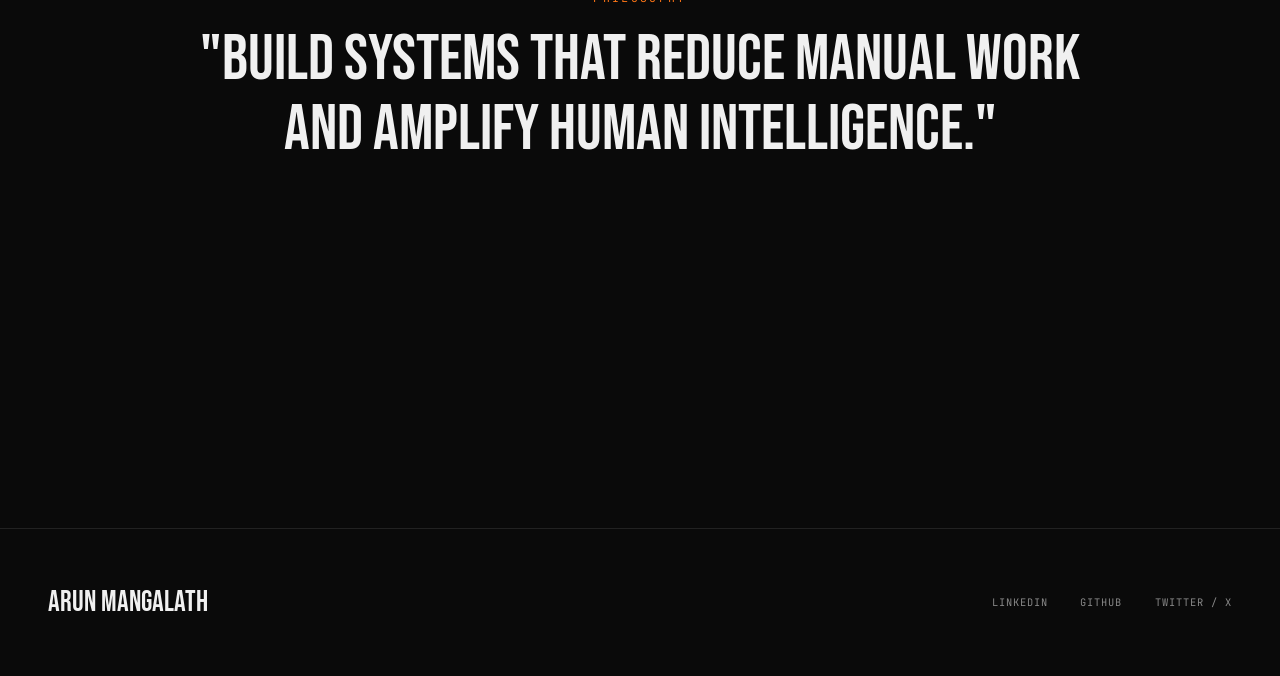
==== commit 6ae75686: "new" ====
--- a/index.html
+++ b/index.html
@@ -63,25 +63,47 @@
       max-width: 95vw;
     }
 
-    @media (max-width: 480px) {
+    html, body {
+      overflow-x: hidden;
+      width: 100%;
+      margin: 0;
+      padding: 0;
+    }
+
+    @media (max-width: 768px) {
       nav {
         top: 0.75rem;
-        padding: 0.35rem;
-      }
+        padding: 0.5rem 1rem;
+        border-radius: 100px;
+        width: 92vw;
+        max-width: 400px;
+        display: flex;
+        justify-content: center;
+        align-items: center;
+      }
+      nav .nav-logo {
+        display: none; /* Hide logo on mobile to give links full width */
+      }
+      nav .nav-links,
       nav.at-top .nav-links,
       nav:hover .nav-links {
-        max-width: calc(95vw - 60px);
-        gap: 1rem;
-        padding-left: 0.75rem;
-        padding-right: 0.75rem;
+        max-width: 100%;
+        width: 100%;
+        opacity: 1;
+        display: flex;
+        justify-content: space-between;
+        gap: 0;
+        padding: 0;
+        pointer-events: auto;
       }
       .nav-links a {
-        font-size: 0.65rem;
-        letter-spacing: 0.06em;
-      }
-      .nav-avatar-img {
-        width: 32px;
-        height: 32px;
+        font-size: 0.7rem;
+        letter-spacing: 0.05em;
+        padding: 0.2rem 0.4rem;
+      }
+      .face-stack {
+        width: 90vw !important;
+        max-width: 420px !important;
       }
     }
 
@@ -2356,29 +2378,47 @@
       cursor: pointer;
     }
 
-    /* ── Mobile: Chat widget fills screen ── */
-    @media (max-width: 480px) {
+    /* ── Mobile: Fully responsive floating chat layout ── */
+    @media (max-width: 768px) {
       #ai-chat-widget {
         bottom: 1rem;
         right: 1rem;
       }
       .chat-window {
-        /* Detach from parent positioning — fill screen */
+        position: fixed;
+        bottom: 5.5rem;
+        right: 1rem;
+        left: 1rem;
+        width: auto;
+        max-width: 360px;
+        margin-left: auto;
+        height: 420px;
+        border-radius: 16px;
+        border: 1px solid rgba(255, 255, 255, 0.15);
+      }
+      .chat-header {
+        padding: 0.9rem 1rem;
+      }
+      #chat-input {
+        font-size: 16px; /* prevents iOS zoom on focus */
+      }
+    }
+
+    @media (max-width: 480px) {
+      .chat-window {
         position: fixed;
         inset: 0;
         width: 100%;
+        max-width: 100%;
         height: 100%;
         bottom: unset;
         right: unset;
+        left: unset;
         border-radius: 0;
         border: none;
       }
       .chat-header {
-        padding: 1.25rem 1rem;
         padding-top: max(1.25rem, env(safe-area-inset-top));
-      }
-      #chat-input {
-        font-size: 16px; /* prevents iOS zoom on focus */
       }
     }
   </style>
@@ -2389,7 +2429,10 @@
     </div>
     <div class="chat-window">
       <div class="chat-header">
-         <h4>Arun's AI Clone</h4>
+         <div style="display: flex; align-items: center; gap: 0.5rem;">
+            <h4>Arun's AI Clone</h4>
+            <span id="chat-mode-badge" style="font-size: 0.65rem; padding: 0.15rem 0.4rem; border-radius: 4px; background: rgba(249, 115, 22, 0.15); color: var(--accent); border: 1px solid rgba(249, 115, 22, 0.3); font-family: var(--mono); display: none;">DEMO</span>
+         </div>
          <span class="close-chat">×</span>
       </div>
       <div class="chat-body" id="chat-messages">
@@ -2437,13 +2480,77 @@
       toggleBtn.addEventListener('click', () => chatWidget.classList.add('open'));
       closeBtn.addEventListener('click', () => chatWidget.classList.remove('open'));
 
-      async function handleSend() {
-        const text = chatInput.value.trim();
-        if (!text) return;
+      async function callGroqDirectly(messagesList) {
+        const apiKey = localStorage.getItem("user_groq_key") || "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";
         
-        appendMessage(text, false);
-        chatInput.value = '';
-        chatHistory.push({ role: "user", content: text });
+        return fetch("https://api.groq.com/openai/v1/chat/completions", {
+          method: "POST",
+          headers: {
+            "Authorization": `Bearer ${apiKey}`,
+            "Content-Type": "application/json"
+          },
+          body: JSON.stringify({
+            model: "llama-3.1-8b-instant",
+            messages: messagesList,
+            max_tokens: 150
+          })
+        });
+      }
+
+      function showApiKeyPrompt() {
+        const promptDiv = document.createElement('div');
+        promptDiv.className = 'message ai-msg';
+        promptDiv.style.alignSelf = 'flex-start';
+        promptDiv.style.width = '90%';
+        promptDiv.innerHTML = `
+          <p style="margin-bottom: 0.6rem; color: var(--fg); font-size: 0.85rem;">⚠️ The Groq API key is invalid or not configured properly. To test Arun GPT directly from your browser, please paste a valid Groq API key below:</p>
+          <div style="display: flex; gap: 0.4rem; width: 100%;">
+            <input type="password" id="groq-key-input" placeholder="gsk_..." style="flex: 1; min-width: 0; padding: 0.4rem 0.6rem; border-radius: 6px; border: 1px solid rgba(255,255,255,0.1); background: rgba(255,255,255,0.05); color: #fff; font-size: 0.8rem; font-family: var(--mono); outline: none;">
+            <button id="groq-key-save" style="background: var(--accent); color: #000; border: none; padding: 0.4rem 0.8rem; border-radius: 6px; font-weight: 600; cursor: pointer; font-size: 0.75rem; white-space: nowrap;">Save & Retry</button>
+          </div>
+        `;
+        chatBody.appendChild(promptDiv);
+        chatBody.scrollTop = chatBody.scrollHeight;
+        
+        const saveBtn = promptDiv.querySelector('#groq-key-save');
+        const keyInput = promptDiv.querySelector('#groq-key-input');
+        
+        saveBtn.addEventListener('click', () => {
+          const keyVal = keyInput.value.trim();
+          if (keyVal) {
+            localStorage.setItem('user_groq_key', keyVal);
+            promptDiv.innerHTML = `<p style="color: var(--accent); font-size: 0.85rem; font-family: var(--mono);">⚡ API key updated! Retrying your query...</p>`;
+            setTimeout(() => {
+              chatBody.removeChild(promptDiv);
+              handleSend(true);
+            }, 800);
+          }
+        });
+      }
+
+      async function handleSend(isRetry = false) {
+        if (window.location.protocol === 'file:') {
+          const fileText = chatInput.value.trim();
+          if (fileText && !isRetry) appendMessage(fileText, false);
+          chatInput.value = '';
+          appendMessage("⚠️ Browser Security Warning: You have opened this page directly via the file:// protocol. Browsers restrict network requests (fetch) from local files. Please run a local web server (e.g., VS Code Live Server, or run 'npx serve' in your terminal) to test the chatbot clone.", true);
+          return;
+        }
+
+        let text = "";
+        
+        if (!isRetry) {
+          text = chatInput.value.trim();
+          if (!text) return;
+          appendMessage(text, false);
+          chatInput.value = '';
+          chatHistory.push({ role: "user", content: text });
+        } else {
+          // If retrying, retrieve the last user message from chatHistory
+          const userMessages = chatHistory.filter(m => m.role === "user");
+          if (userMessages.length === 0) return;
+          text = userMessages[userMessages.length - 1].content;
+        }
         
         const loadingDiv = document.createElement('div');
         loadingDiv.className = 'message ai-msg loading-msg';
@@ -2451,6 +2558,36 @@
         chatBody.appendChild(loadingDiv);
         chatBody.scrollTop = chatBody.scrollHeight;
 
+        const badge = document.getElementById('chat-mode-badge');
+
+        // Helper to process a successful response from either API source
+        const handleSuccess = (data, sourceName) => {
+          if (chatBody.contains(loadingDiv)) chatBody.removeChild(loadingDiv);
+          
+          if (data.choices && data.choices.length > 0) {
+            const reply = data.choices[0].message.content;
+            appendMessage(reply, true);
+            chatHistory.push({ role: "assistant", content: reply });
+            
+            if (badge) {
+              badge.style.display = 'inline-block';
+              badge.innerText = sourceName;
+              if (sourceName === 'LOCAL') {
+                badge.style.background = 'rgba(128, 128, 128, 0.15)';
+                badge.style.color = '#888';
+                badge.style.borderColor = 'rgba(128, 128, 128, 0.3)';
+              } else {
+                badge.style.background = 'rgba(249, 115, 22, 0.15)';
+                badge.style.color = 'var(--accent)';
+                badge.style.borderColor = 'rgba(249, 115, 22, 0.3)';
+              }
+            }
+            return true;
+          }
+          return false;
+        };
+
+        // 1. Try backend server proxy first
         try {
           const response = await fetch("/api/chat", {
             method: "POST",
@@ -2464,20 +2601,38 @@
             })
           });
           
+          if (!response.ok) {
+            throw new Error(`Server returned status ${response.status}`);
+          }
+          
           const data = await response.json();
-          chatBody.removeChild(loadingDiv);
+          if (handleSuccess(data, 'LIVE')) return;
+        } catch (serverError) {
+          console.warn("Backend proxy failed, attempting direct Groq API connection...", serverError);
+        }
+
+        // 2. Fall back to direct client-side fetch to Groq API
+        try {
+          const response = await callGroqDirectly(chatHistory);
+          const data = await response.json();
           
-          if (data.choices && data.choices.length > 0) {
-            const reply = data.choices[0].message.content;
-            appendMessage(reply, true);
-            chatHistory.push({ role: "assistant", content: reply });
+          if (response.ok) {
+            if (handleSuccess(data, 'LOCAL')) return;
           } else {
-            appendMessage("Sorry, I'm having trouble thinking right now.", true);
+            // Groq responded but with an error (e.g., 401 Invalid API Key)
+            if (chatBody.contains(loadingDiv)) chatBody.removeChild(loadingDiv);
+            if (response.status === 401 || data?.error?.code === "invalid_api_key" || data?.error?.message?.includes("key")) {
+              showApiKeyPrompt();
+              return;
+            }
           }
-        } catch (error) {
-          chatBody.removeChild(loadingDiv);
-          appendMessage("Connection error. Ensure your API key is set properly.", true);
+        } catch (directError) {
+          console.error("Direct Groq fetch connection failed:", directError);
         }
+
+        // 3. Complete failure fallback
+        if (chatBody.contains(loadingDiv)) chatBody.removeChild(loadingDiv);
+        appendMessage("Unable to connect to the AI model. Please ensure your internet connection is active or set a valid API key.", true);
       }
 
       sendBtn.addEventListener('click', handleSend);
